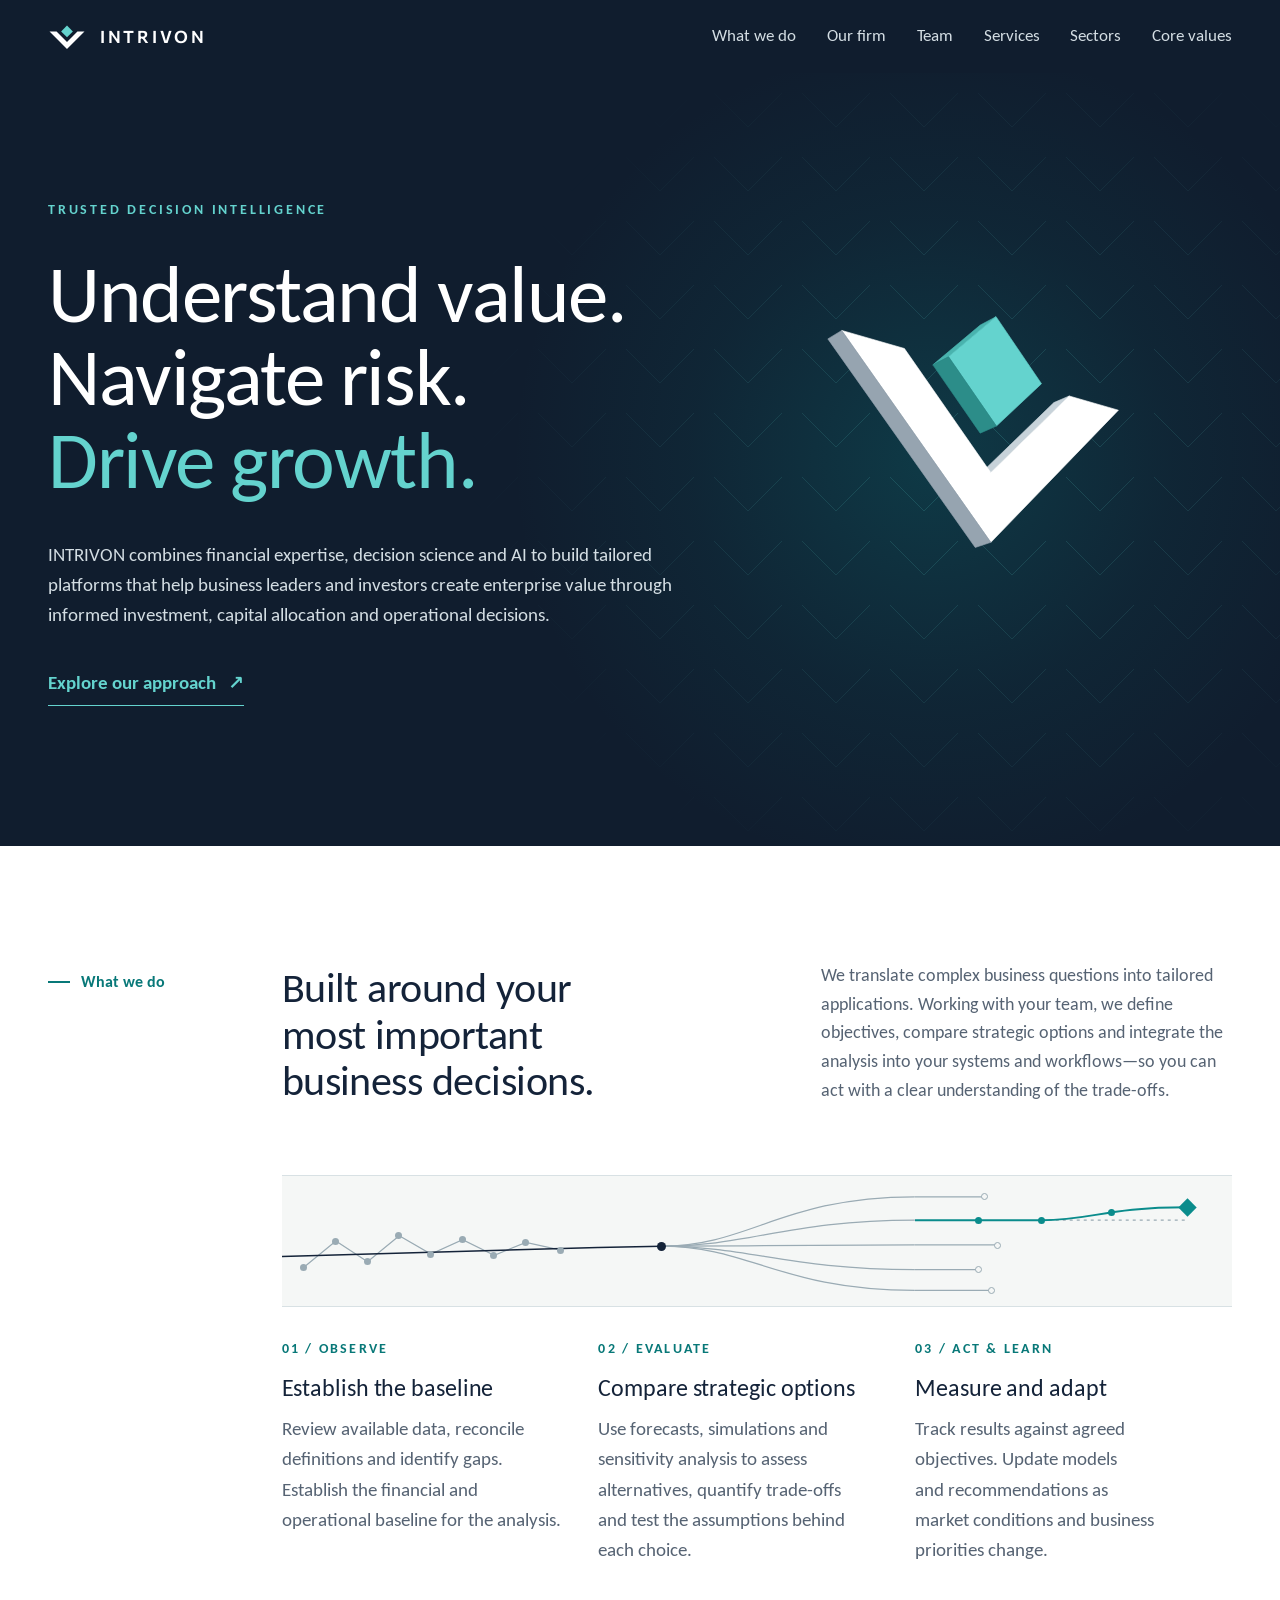
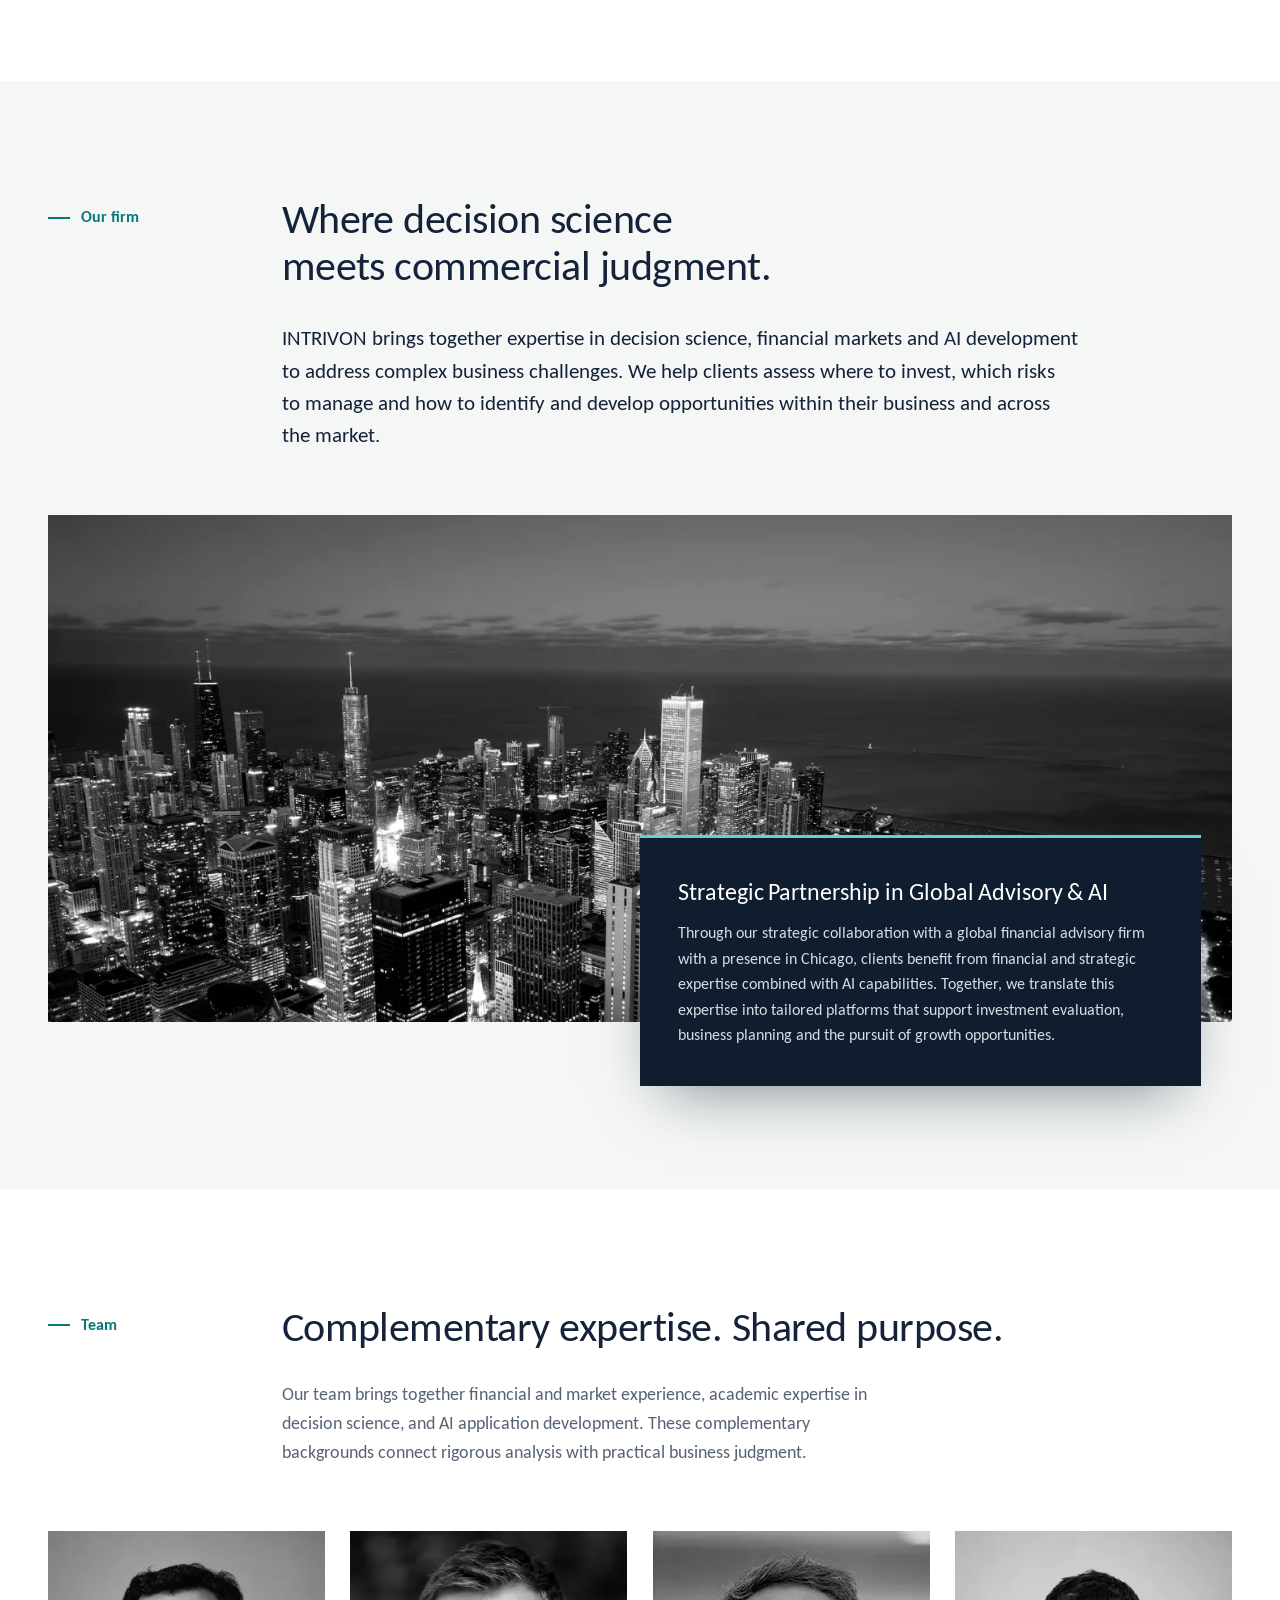
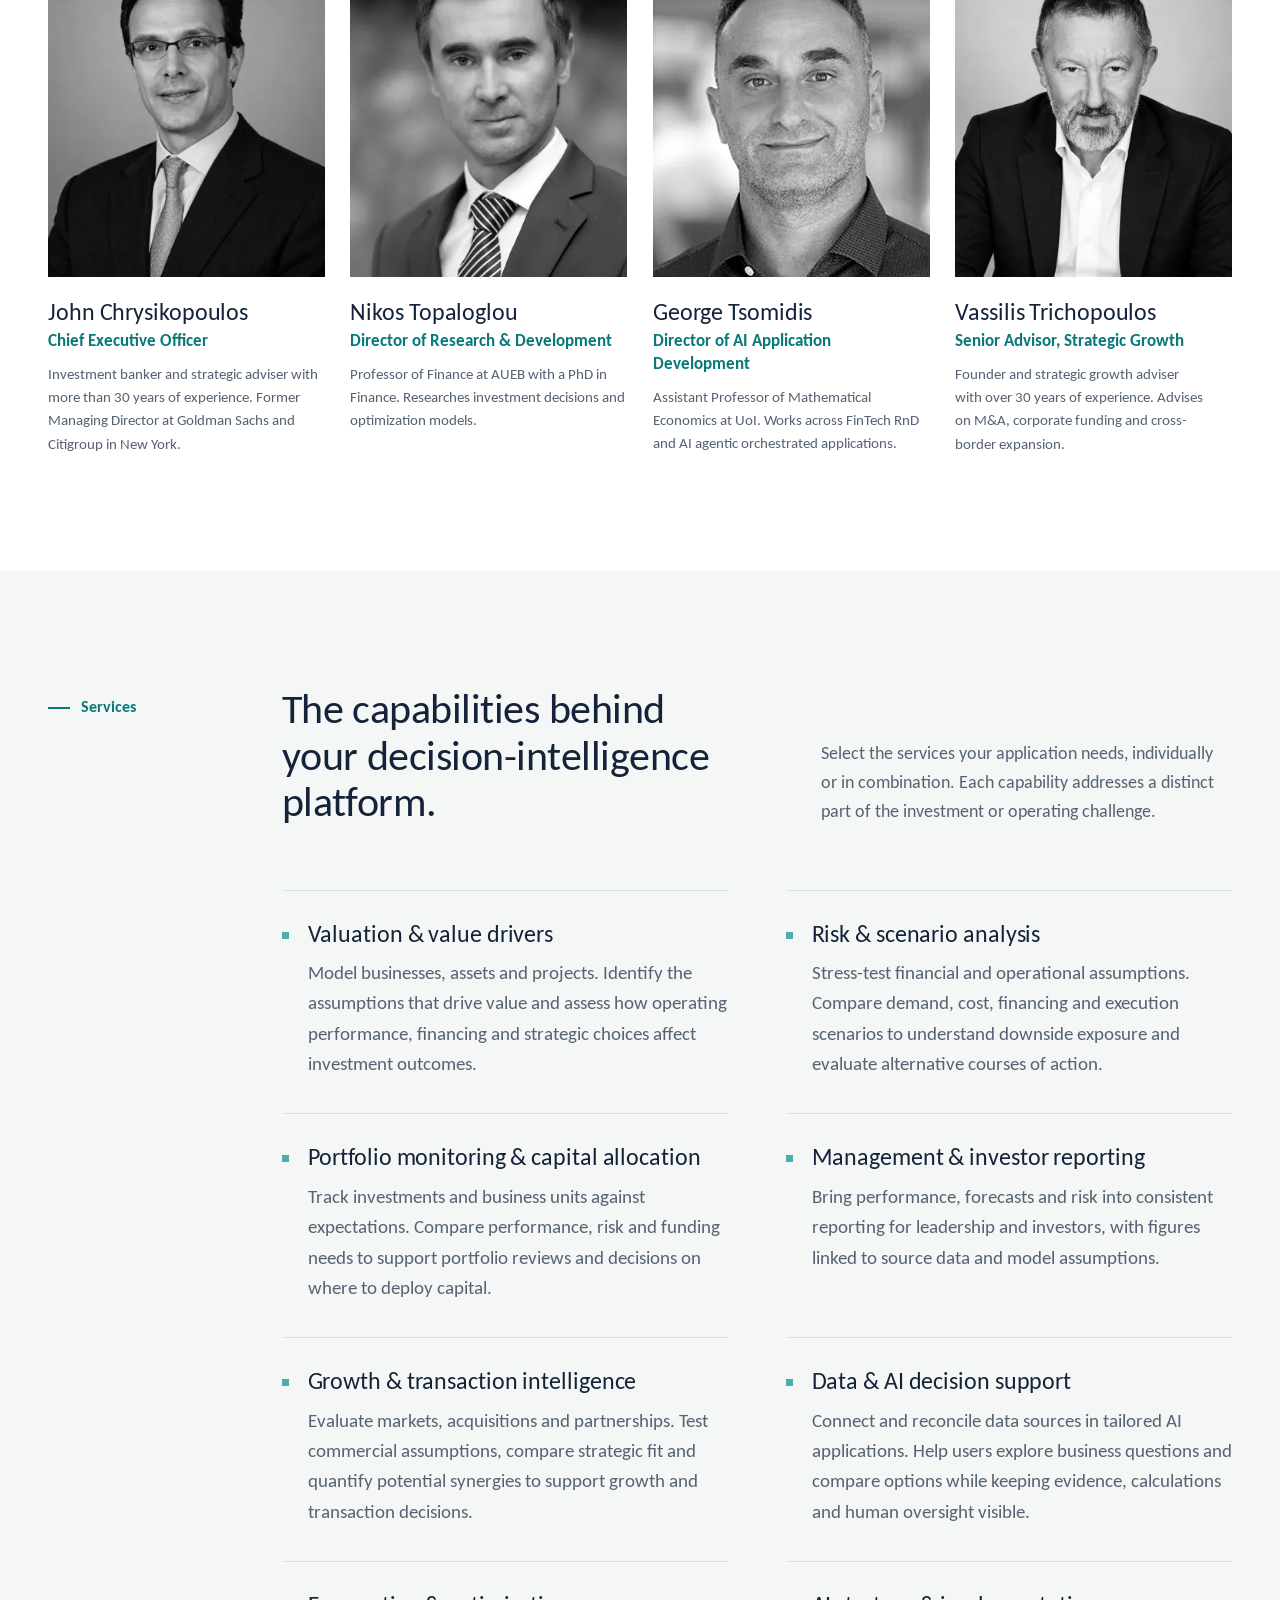
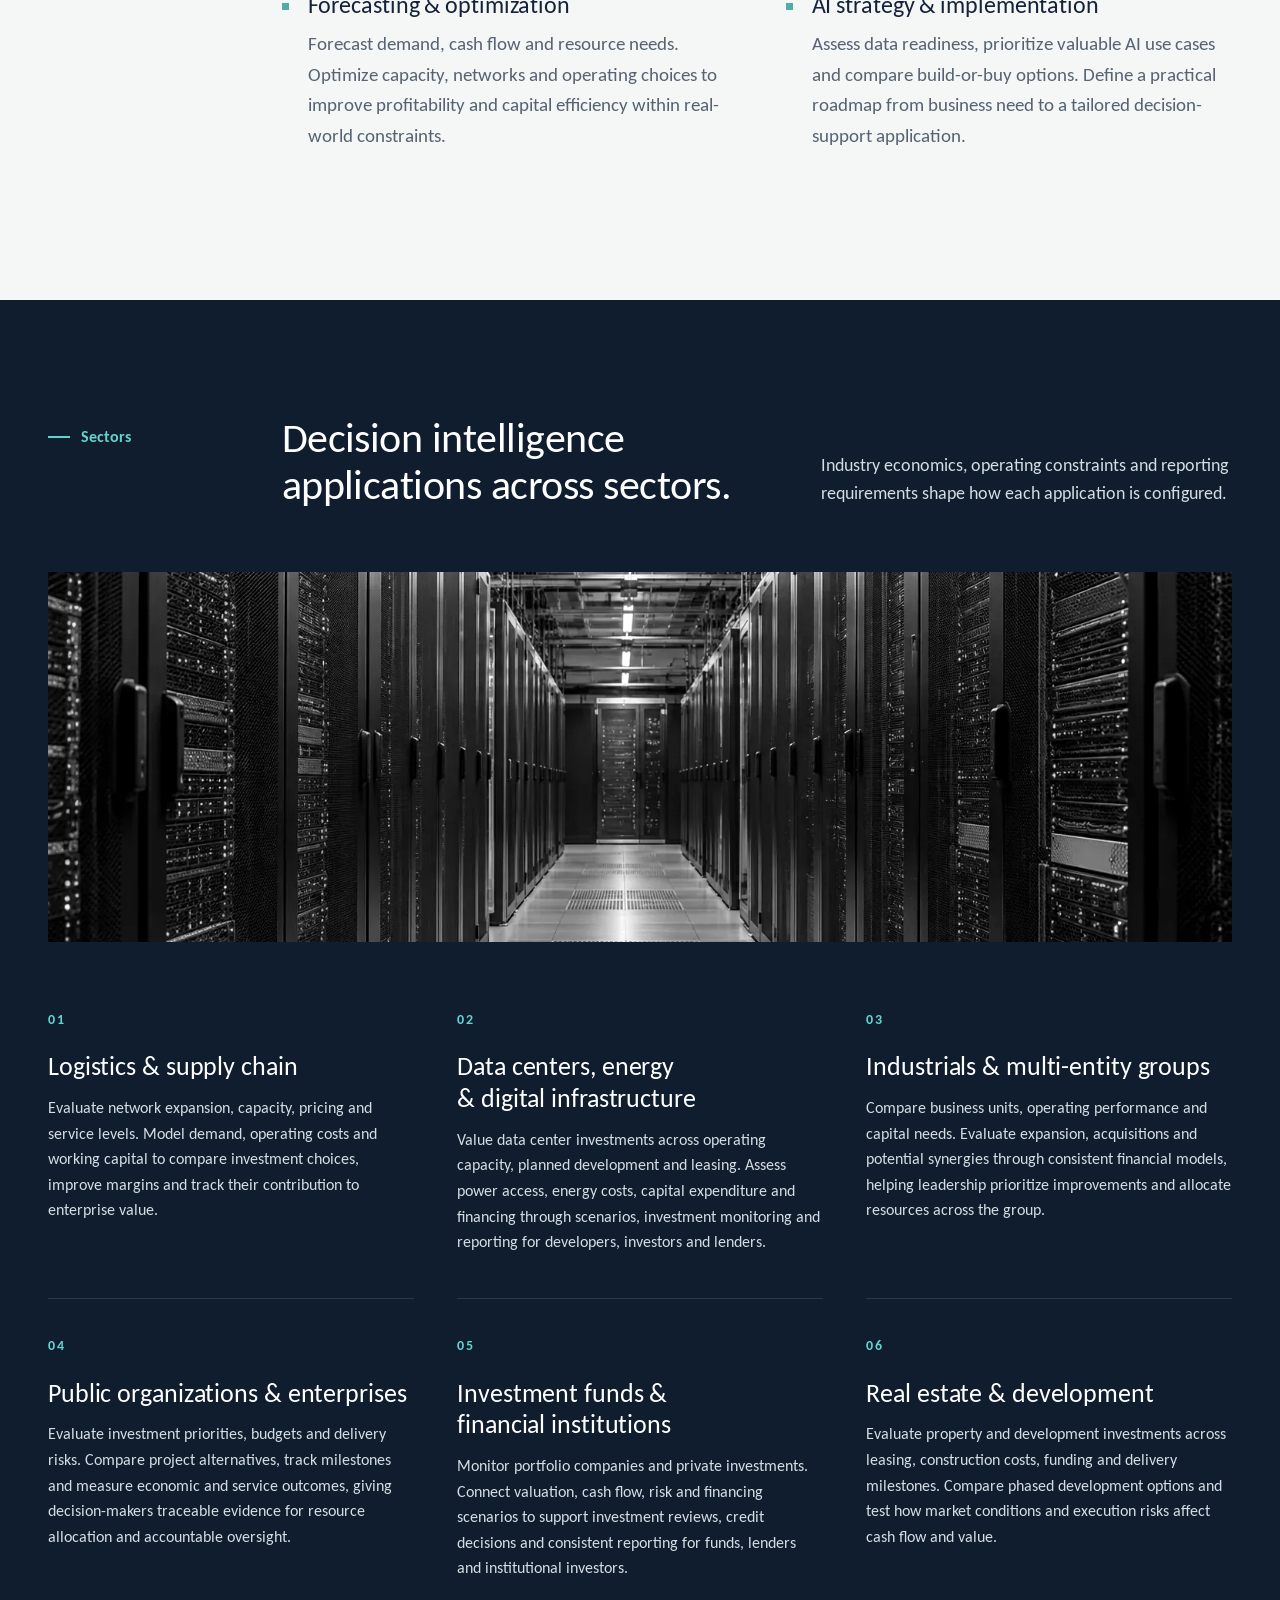
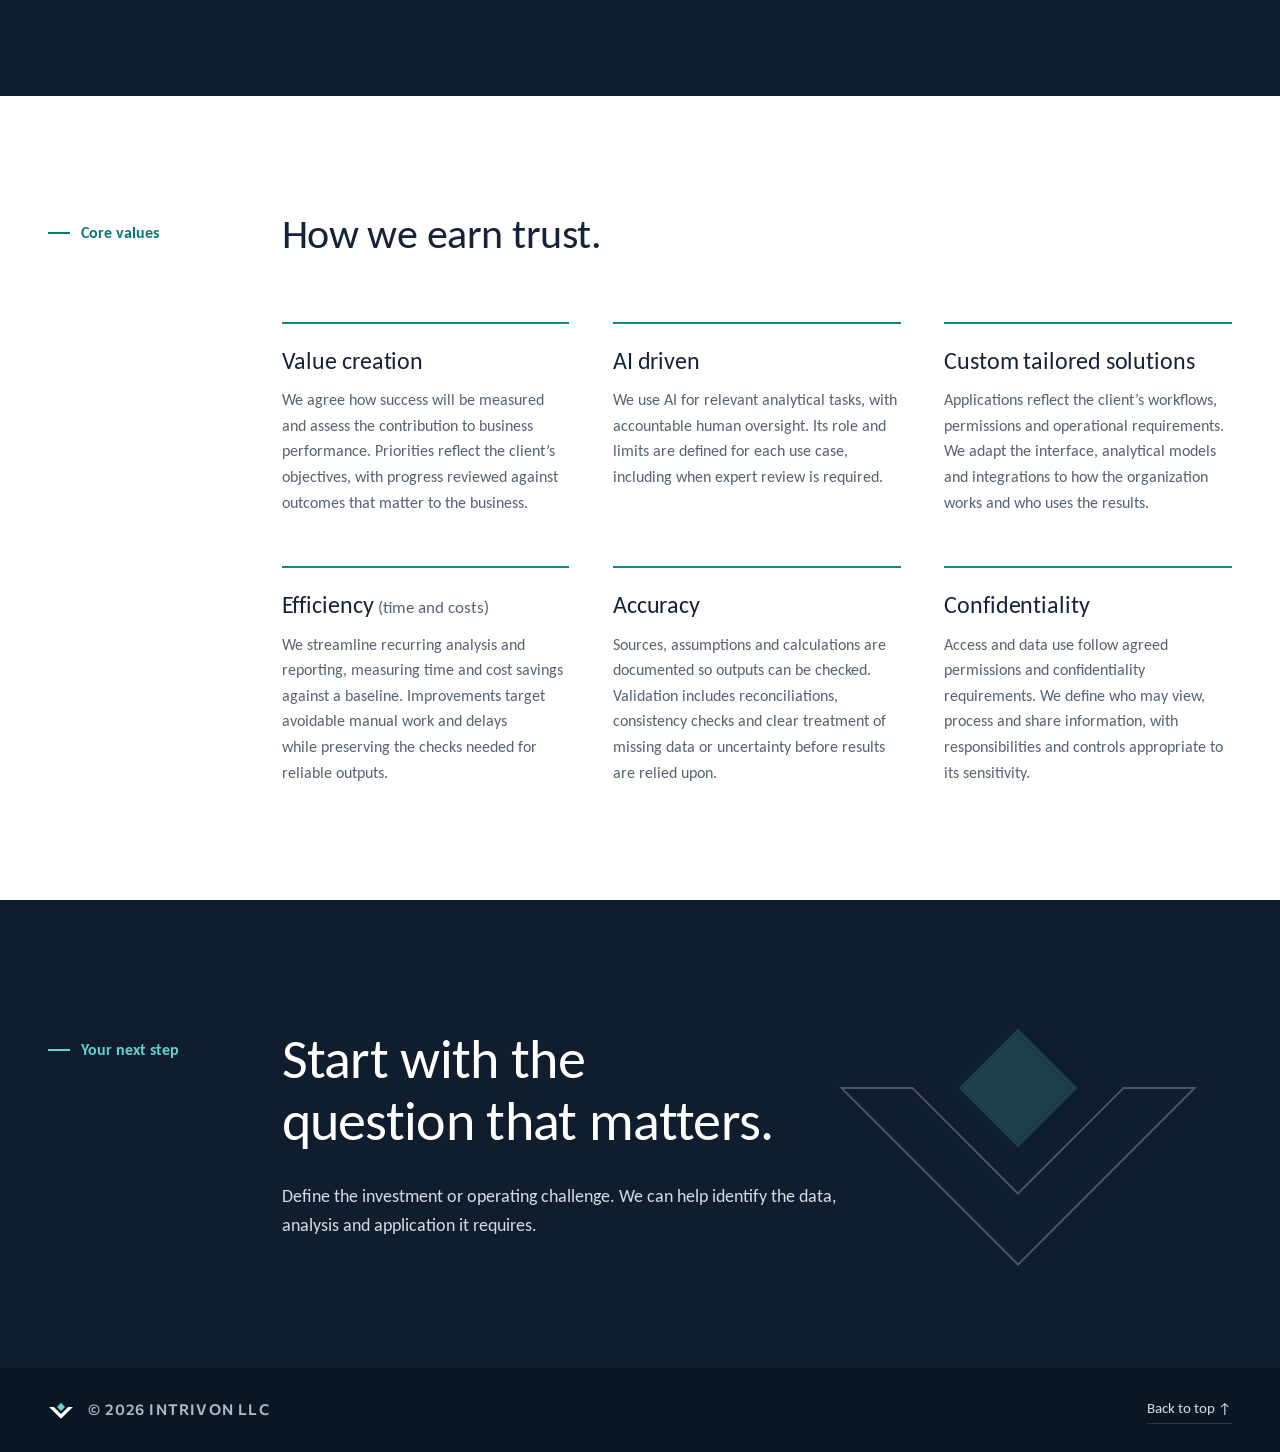
==== index.html @ 15162b0a "Rename the black-and-white data centre images so caches drop the colour ones Co-Authored-By: Claude " ====
<!doctype html>
<html lang="en" class="no-js">
<head>
<meta charset="utf-8">
<meta name="viewport" content="width=device-width, initial-scale=1">
<title>INTRIVON | AI Decision Intelligence for Valuation, Risk &amp; Growth</title>
<meta name="description" content="INTRIVON builds tailored AI decision-intelligence platforms that help business leaders and investors with valuation, risk analysis and capital allocation.">
<meta name="robots" content="index, follow, max-image-preview:large, max-snippet:-1">
<meta name="google-site-verification" content="9V1gAruRSNrtwClIcRsQJ7Mk-uLPF0IpNWA_e3tq1GI">
<link rel="canonical" href="https://www.intrivon.com/">

<!-- Social sharing -->
<meta property="og:type" content="website">
<meta property="og:site_name" content="INTRIVON">
<meta property="og:locale" content="en_US">
<meta property="og:url" content="https://www.intrivon.com/">
<meta property="og:title" content="INTRIVON — Trusted Decision Intelligence">
<meta property="og:description" content="INTRIVON builds tailored AI decision-intelligence platforms that help business leaders and investors with valuation, risk analysis and capital allocation.">
<meta property="og:image" content="https://www.intrivon.com/assets/og-image.jpg">
<meta property="og:image:width" content="1200">
<meta property="og:image:height" content="630">
<meta property="og:image:alt" content="INTRIVON — Trusted Decision Intelligence">
<meta name="twitter:card" content="summary_large_image">
<meta name="twitter:title" content="INTRIVON — Trusted Decision Intelligence">
<meta name="twitter:description" content="INTRIVON builds tailored AI decision-intelligence platforms that help business leaders and investors with valuation, risk analysis and capital allocation.">
<meta name="twitter:image" content="https://www.intrivon.com/assets/og-image.jpg">

<!-- Icons -->
<link rel="icon" type="image/svg+xml" href="assets/intrivon-favicon.svg?v=2">
<link rel="icon" type="image/png" sizes="48x48" href="assets/icons/favicon-48.png?v=2">
<link rel="apple-touch-icon" href="assets/icons/apple-touch-icon.png?v=2">
<link rel="manifest" href="site.webmanifest">
<meta name="theme-color" content="#101d2e">

<!-- Fonts are self-hosted: no third-party requests -->
<link rel="preload" href="assets/fonts/carlito-latin-400.woff2" as="font" type="font/woff2" crossorigin>
<link rel="preload" href="assets/fonts/commissioner-latin.woff2" as="font" type="font/woff2" crossorigin>

<script>document.documentElement.className="js";if(location.hostname==="intrivon.ai"||location.hostname==="www.intrivon.ai"){location.replace("https://www.intrivon.com"+location.pathname+location.search+location.hash);}</script>

<style>
/* Layout: a board-paper grid. Each section's name sits in a left margin rail,
   content runs in the wide column; navy plates carry the hero, sectors and close. */
@font-face{font-family:"Carlito";src:url("assets/fonts/carlito-latin-400.woff2") format("woff2");font-weight:400;font-style:normal;font-display:swap}
@font-face{font-family:"Carlito";src:url("assets/fonts/carlito-latin-700.woff2") format("woff2");font-weight:700;font-style:normal;font-display:swap}
@font-face{font-family:"Commissioner";src:url("assets/fonts/commissioner-latin.woff2") format("woff2");font-weight:400 700;font-style:normal;font-display:swap}

:root{
  /* colour */
  --night:#101d2e;        /* brand navy: hero, sectors, close */
  --night-deep:#0b1624;   /* footer */
  --night-line:#26394c;   /* hairlines on navy */
  --ink:#142339;          /* text on light */
  --muted:#566373;        /* secondary text on light */
  --teal:#087878;         /* accent text on light (AA contrast) */
  --teal-brand:#0a8c8c;   /* accent rules and fills */
  --aqua:#64d3ce;         /* accent on navy */
  --paper:#f5f7f6;        /* alternate light ground */
  --line:#d8e1e4;         /* hairlines on light */
  --white:#ffffff;
  --on-night:#d3dde3;     /* body text on navy */
  --on-night-muted:#a9bac4;
  /* type */
  --serif:"Calibri Light","Calibri","Carlito","Segoe UI",system-ui,-apple-system,Roboto,"Helvetica Neue",Arial,sans-serif;
  --sans:"Calibri Light","Calibri","Carlito","Segoe UI",system-ui,-apple-system,Roboto,"Helvetica Neue",Arial,sans-serif;
  --brand:"Commissioner",system-ui,-apple-system,"Segoe UI",Roboto,sans-serif;
  /* layout */
  --max:1320px;
  --gutter:clamp(20px,4vw,48px);
  --rail:190px;
  --header-h:72px;
  color-scheme:light;
}

*,*::before,*::after{box-sizing:border-box}
html{scroll-behavior:smooth;scroll-padding-top:calc(var(--header-h) + 24px);-webkit-text-size-adjust:100%;text-size-adjust:100%}
body{margin:0;background:var(--white);color:var(--ink);font:300 1.1875rem/1.6 var(--sans);-webkit-font-smoothing:antialiased;-moz-osx-font-smoothing:grayscale}
img{display:block;max-width:100%;height:auto}
a{color:inherit}
h1,h2,h3,p,figure,ol{margin:0}
h1,h2,h3{font-family:var(--serif);font-weight:300;text-wrap:balance}
.nowrap{white-space:nowrap}
h2{font-size:clamp(2rem,3.3vw,3.1rem);line-height:1.1;letter-spacing:-.012em;font-weight:300}
h3{font-size:1.5rem;line-height:1.22;letter-spacing:-.004em}
p{max-width:68ch;text-wrap:pretty}
:focus-visible{outline:2px solid var(--teal-brand);outline-offset:4px;border-radius:2px}
.on-night :focus-visible,.site-header :focus-visible,footer :focus-visible{outline-color:var(--aqua)}

.skip{position:absolute;left:var(--gutter);top:-100px;z-index:50;background:var(--white);color:var(--ink);padding:10px 16px;font-weight:700;text-decoration:none}
.skip:focus{top:12px}

.wrap{max-width:var(--max);margin-inline:auto;padding-inline:var(--gutter)}

/* ---------- Header ---------- */
.site-header{position:sticky;top:env(safe-area-inset-top,0px);z-index:20;background:var(--night);color:var(--white);border-bottom:1px solid transparent;transition:border-color .25s}
.site-header.is-stuck{border-bottom-color:var(--night-line)}
.nav{max-width:var(--max);margin-inline:auto;padding-inline:var(--gutter);min-height:var(--header-h);display:flex;align-items:center;justify-content:space-between;gap:24px}
.brand{display:inline-flex;align-items:center;gap:14px;text-decoration:none;font:600 1.0625rem/1 var(--brand);letter-spacing:.16em}
.brand-mark{width:38px;height:38px}
.nav-links{display:flex;flex-wrap:wrap;gap:6px clamp(16px,2.4vw,34px)}
.nav-links a{position:relative;padding:8px 0;text-decoration:none;font-size:1.0625rem;font-weight:400;color:var(--on-night);transition:color .2s}
.nav-links a::after{content:"";position:absolute;left:0;right:0;bottom:2px;height:1px;background:var(--aqua);transform:scaleX(0);transform-origin:left;transition:transform .25s}
.nav-links a:hover,.nav-links a[aria-current="true"]{color:var(--white)}
.nav-links a:hover::after,.nav-links a[aria-current="true"]::after{transform:scaleX(1)}
.menu-toggle{display:none;width:44px;height:44px;margin-right:-10px;padding:0;border:0;background:none;color:inherit;cursor:pointer;align-items:center;justify-content:center;flex-direction:column;gap:7px}
.menu-toggle span{display:block;width:24px;height:1.5px;background:currentColor;transition:transform .25s}
.nav-open .menu-toggle span:first-child{transform:translateY(4.25px) rotate(45deg)}
.nav-open .menu-toggle span:last-child{transform:translateY(-4.25px) rotate(-45deg)}

/* ---------- Hero ---------- */
.hero{position:relative;isolation:isolate;overflow:hidden;overflow:clip;background:var(--night);color:var(--white)}
.hero::before{content:"";position:absolute;inset:0;z-index:-1;
  background-image:url("data:image/svg+xml,%3Csvg xmlns='http://www.w3.org/2000/svg' width='88' height='64'%3E%3Cpath d='M10 20 44 54 78 20' fill='none' stroke='%2364d3ce' stroke-opacity='.22' stroke-linejoin='miter'/%3E%3C/svg%3E");
  -webkit-mask-image:radial-gradient(ellipse 52% 78% at 76% 50%,#000 0,rgba(0,0,0,.45) 42%,transparent 76%);
          mask-image:radial-gradient(ellipse 52% 78% at 76% 50%,#000 0,rgba(0,0,0,.45) 42%,transparent 76%)}
.hero::after{content:"";position:absolute;z-index:-1;right:-8%;top:50%;width:min(900px,80vw);aspect-ratio:1;transform:translateY(-50%);background:radial-gradient(circle,rgba(10,140,140,.26) 0,rgba(10,140,140,.08) 38%,transparent 66%);pointer-events:none}
.hero-inner{display:grid;grid-template-columns:minmax(0,1.12fr) minmax(300px,.88fr);align-items:center;gap:clamp(24px,4vw,64px);padding-block:clamp(64px,8.5vw,128px) clamp(72px,9.5vw,144px)}
.hero h1{font-size:clamp(2.9rem,6.3vw,5.75rem);line-height:1.03;letter-spacing:-.018em;font-weight:300;text-wrap:initial}
.hero h1 .tagline{display:block;margin-bottom:clamp(22px,2.6vw,34px);font:700 .875rem/1.4 var(--sans);letter-spacing:.2em;color:var(--aqua)}
.hero h1 .h1-line,.hero h1 em{display:block}
.hero h1 br{display:none}
.hero h1 em{font-style:normal;color:var(--aqua)}
.hero-copy p{margin-top:clamp(26px,3vw,40px);max-width:36em;font-size:clamp(1.0625rem,1.45vw,1.3125rem);line-height:1.6;color:var(--on-night)}
.text-link{display:inline-flex;align-items:center;gap:12px;margin-top:clamp(28px,3vw,40px);padding-bottom:7px;border-bottom:1px solid currentColor;text-decoration:none;font-weight:700;color:var(--aqua);transition:gap .2s,color .2s}
.text-link:hover{gap:18px;color:var(--white)}
.logo-art{position:relative;display:flex;flex-direction:column;align-items:center;justify-content:center;gap:10px}
.logo-art canvas{display:block;width:min(100%,540px);height:auto;aspect-ratio:1}
.no-js .logo-art{min-height:320px;background:url("assets/intrivon-mark-dark.svg") center/min(80%,380px) no-repeat}
.no-js .logo-art canvas,.no-js .logo-toggle{display:none}
.logo-toggle{font:inherit;font-size:.8125rem;color:var(--on-night-muted);background:none;border:0;border-bottom:1px solid var(--night-line);padding:6px 0;cursor:pointer;opacity:0;transition:opacity .2s,color .2s}
.logo-art:hover .logo-toggle,.logo-toggle:focus-visible{opacity:1}
.logo-toggle:hover{color:var(--aqua)}

/* ---------- Sections ---------- */
.section{padding-block:clamp(72px,9vw,132px)}
.section.alt{background:var(--paper)}
.section.on-night{background:var(--night);color:var(--white)}
.railed{display:grid;grid-template-columns:var(--rail) minmax(0,1fr);column-gap:clamp(24px,3.4vw,56px)}
.railed>.span{grid-column:1/-1}
.eyebrow{display:flex;align-items:center;gap:11px;font:700 1rem/1.3 var(--sans);color:var(--teal)}
.eyebrow::before{content:"";flex:none;width:22px;height:2px;background:currentColor}
.on-night .eyebrow{color:var(--aqua)}
.rail{align-self:start;padding-top:.7em}
.section-top{display:grid;grid-template-columns:minmax(0,1.08fr) minmax(0,.92fr);align-items:end;gap:clamp(20px,4.5vw,72px)}
.section-top p{font-size:1.125rem;color:var(--muted)}
.on-night .section-top p{color:var(--on-night)}
.lead{font-size:clamp(1.1875rem,1.65vw,1.4375rem);line-height:1.52;color:var(--ink)}

/* What we do: the method drawn as one line — baseline, options, chosen course */
.steps{list-style:none;padding:0;margin-top:clamp(44px,5.5vw,80px);display:grid;grid-template-columns:repeat(3,minmax(0,1fr))}
.step-fig{position:relative;height:132px;background:var(--paper);border-block:1px solid var(--line)}
.step-fig svg{position:absolute;inset:0;width:100%;height:100%}
.step-fig path{fill:none;stroke:#9aabb4;stroke-width:1.25;vector-effect:non-scaling-stroke}
.step-fig path.trend{stroke:var(--ink);stroke-width:1.5}
.step-fig path.chosen{stroke:var(--teal-brand);stroke-width:2}
.step-fig path.plan{stroke-dasharray:3 4}
.step-fig i{position:absolute;width:7px;height:7px;margin:-3.5px 0 0 -3.5px;border-radius:50%;background:#9aabb4}
.step-fig i.node{width:9px;height:9px;margin:-4.5px 0 0 -4.5px;background:var(--ink)}
.step-fig i.open{background:var(--paper);border:1.25px solid #9aabb4}
.step-fig i.mark{background:var(--teal-brand)}
.step-fig i.goal{width:13px;height:13px;margin:-6.5px 0 0 -6.5px;border-radius:0;background:var(--teal-brand);transform:rotate(45deg)}
.step-body{padding:clamp(24px,2.6vw,36px) clamp(20px,2.6vw,40px) 0 0}
.number{font:700 .875rem/1.3 var(--sans);letter-spacing:.16em;color:var(--teal);margin-bottom:14px}
.step h3{margin-bottom:12px}
.step p,.card p,.value p{color:var(--muted)}

/* Our firm */
.firm-copy h2{max-width:17em}
.firm-copy .lead{margin-top:clamp(22px,2.6vw,34px);max-width:40em}
.firm-stage{display:grid;grid-template-columns:repeat(12,minmax(0,1fr));align-items:end;margin-top:clamp(40px,5vw,72px)}
.firm-photo{grid-column:1/-1;grid-row:1;overflow:hidden}
.firm-photo img{width:100%;aspect-ratio:21/9;object-fit:cover;object-position:50% 60%}
.firm-note{grid-column:7/-1;grid-row:1;z-index:1;margin:0 clamp(16px,2.4vw,36px) clamp(-72px,-5vw,-40px) 0;padding:clamp(26px,3vw,42px);background:var(--night);color:var(--white);border-top:3px solid var(--aqua);box-shadow:0 24px 60px -24px rgba(11,22,36,.55)}
.firm-note h3{font-size:1.5rem;margin-bottom:14px}
.firm-note p{color:var(--on-night);font-size:1rem}
#our-firm{padding-bottom:clamp(120px,13vw,190px)}

/* Team */
.team-head h2{max-width:20em}
.team-intro{margin-top:clamp(20px,2.4vw,30px);font-size:1.125rem;color:var(--muted)}
.team-grid{display:grid;grid-template-columns:repeat(4,minmax(0,1fr));gap:clamp(16px,2vw,28px);margin-top:clamp(40px,5vw,64px)}
.team-card img{width:100%;aspect-ratio:4/5;object-fit:cover;background:#cfd3d5}
.team-card figcaption{padding-top:20px}
.team-card h3{margin-bottom:4px}
.team-card .role{font-size:1.0625rem;font-weight:700;line-height:1.35;color:var(--teal);margin-bottom:10px}
.team-card .bio{font-size:.9375rem;line-height:1.55;color:var(--muted)}

/* Services: a capabilities ledger */
.cards{display:grid;grid-template-columns:repeat(2,minmax(0,1fr));column-gap:clamp(28px,4.5vw,72px);margin-top:clamp(40px,5vw,68px)}
.card{display:grid;grid-template-columns:26px minmax(0,1fr);align-content:start;padding:28px 0 34px;border-top:1px solid var(--line)}
.card .rule{grid-row:1/3;width:7px;height:7px;margin-top:.68em;background:var(--teal-brand);opacity:.7;transition:opacity .2s}
.card:hover .rule{opacity:1}
.card h3{grid-column:2;margin-bottom:10px}
.card p{grid-column:2}

/* Sectors */
.sector-photo{margin-top:clamp(40px,5vw,64px);overflow:hidden}
.sector-photo img{width:100%;aspect-ratio:3.2/1;object-fit:cover;object-position:center 48%}
.sectors{display:grid;grid-template-columns:repeat(3,minmax(0,1fr));column-gap:clamp(24px,3.4vw,56px);margin-top:clamp(20px,2.4vw,32px)}
.sector{padding:30px 0 clamp(30px,3.4vw,46px);border-bottom:1px solid var(--night-line)}
.sector:nth-last-child(-n+3){border-bottom:0;padding-bottom:0}
.sector span{font:700 .875rem/1 var(--sans);letter-spacing:.14em;color:var(--aqua);font-variant-numeric:tabular-nums}
.sector h3{font-size:1.625rem;font-weight:400;margin:18px 0 12px}
.sector p{color:var(--on-night);font-size:1rem}

/* Core values */
.values{display:grid;grid-template-columns:repeat(3,minmax(0,1fr));gap:clamp(36px,4vw,56px) clamp(24px,3.4vw,56px);margin-top:clamp(40px,5vw,64px)}
.value{padding-top:22px;border-top:2px solid var(--teal-brand)}
.value h3{margin-bottom:12px}
.value-detail{font:300 1.0625rem var(--sans);letter-spacing:0;color:var(--muted)}
.value p{font-size:1rem;line-height:1.6}

/* Closing */
.closing{position:relative;isolation:isolate;overflow:hidden;overflow:clip;background:var(--night);color:var(--white);padding-block:clamp(80px,10vw,150px)}
.closing-art{position:absolute;z-index:-1;right:clamp(24px,5.5vw,80px);top:50%;width:min(440px,30vw);transform:translateY(-50%);opacity:.5}
.closing .rail{position:static}
.closing h2{max-width:11.5em;font-size:clamp(2.25rem,4.4vw,4rem);font-weight:400}
.closing p{margin-top:clamp(20px,2.4vw,30px);font-size:clamp(1.0625rem,1.4vw,1.25rem);color:var(--on-night);max-width:34em}

/* Footer */
footer{background:var(--night-deep);color:var(--on-night-muted);font-size:.9375rem}
.footer-inner{display:flex;align-items:center;justify-content:space-between;flex-wrap:wrap;gap:16px 24px;padding-block:28px}
.footer-brand{display:inline-flex;align-items:center;gap:14px}
.footer-brand span{font:600 .9375rem/1 var(--brand);letter-spacing:.08em}
.footer-brand img{width:26px;height:26px}
footer a{color:var(--on-night);text-decoration:none;border-bottom:1px solid var(--night-line);padding-bottom:3px;transition:color .2s,border-color .2s}
footer a:hover{color:var(--white);border-color:var(--aqua)}

/* ---------- Responsive ---------- */
@media (max-width:1040px){
  .railed{grid-template-columns:minmax(0,1fr)}
  .rail{padding-top:0;margin-bottom:22px}
  .firm-note{grid-column:6/-1}
  .closing-art{right:-6vw;top:100%;width:min(420px,70vw);transform:translateY(-62%);opacity:.4}
}
@media (max-width:900px){
  .hero-inner{grid-template-columns:minmax(0,1fr)}
  .logo-art{justify-self:center;width:min(74vw,340px);margin-top:8px}
  .hero::before{-webkit-mask-image:radial-gradient(ellipse 95% 42% at 50% 80%,#000 0,rgba(0,0,0,.4) 45%,transparent 80%);mask-image:radial-gradient(ellipse 95% 42% at 50% 80%,#000 0,rgba(0,0,0,.4) 45%,transparent 80%)}
  .hero::after{right:auto;left:50%;top:80%;width:130vw;transform:translate(-50%,-50%)}
  .section-top{grid-template-columns:minmax(0,1fr);align-items:start}
  .firm-stage{display:block}
  .firm-photo img{aspect-ratio:16/9}
  .firm-note{margin:0;box-shadow:none}
  #our-firm{padding-bottom:clamp(72px,9vw,132px)}
  .team-grid{grid-template-columns:repeat(2,minmax(0,1fr));row-gap:40px}
  .sectors{grid-template-columns:repeat(2,minmax(0,1fr))}
  .sector:nth-last-child(-n+3){border-bottom:1px solid var(--night-line);padding-bottom:clamp(30px,3.4vw,46px)}
  .sector:nth-last-child(-n+2){border-bottom:0;padding-bottom:0}
  .values{grid-template-columns:repeat(2,minmax(0,1fr))}
  .sector-photo img{aspect-ratio:2.2/1}
}
@media (max-width:860px){
  .js .menu-toggle{display:inline-flex}
  .js .nav-links{display:none;position:absolute;left:0;right:0;top:100%;flex-direction:column;flex-wrap:nowrap;gap:0;padding:4px var(--gutter) 28px;background:var(--night);border-top:1px solid var(--night-line);box-shadow:0 30px 40px -20px rgba(0,0,0,.5);max-height:calc(100vh - var(--header-h));overflow-y:auto}
  .js .nav-open .nav-links{display:flex}
  .js .nav-links a{padding:15px 0;border-bottom:1px solid var(--night-line);font:300 1.6rem/1.2 var(--serif);color:var(--white)}
  .js .nav-links a::after{display:none}
  .js .nav-links a[aria-current="true"]{color:var(--aqua)}
  .no-js .nav{flex-direction:column;align-items:flex-start;padding-block:16px;gap:10px}
}
@media (max-width:680px){
  :root{--header-h:64px}
  .steps{grid-template-columns:minmax(0,1fr);row-gap:40px}
  .step-fig{height:104px}
  .step-body{padding-right:0}
  .cards,.sectors,.values{grid-template-columns:minmax(0,1fr)}
  .sector:nth-last-child(-n+2){border-bottom:1px solid var(--night-line);padding-bottom:clamp(30px,3.4vw,46px)}
  .sector:last-child{border-bottom:0;padding-bottom:0}
  .team-grid{gap:36px 16px}
  .team-card h3{font-size:1.1875rem}
  .firm-photo img{aspect-ratio:3/2}
  .sector-photo img{aspect-ratio:1.7/1}
}
@media (prefers-reduced-motion:reduce){
  html{scroll-behavior:auto}
  *,*::before,*::after{transition-duration:.01ms!important}
}
@media print{
  .site-header{position:static}
  .logo-art,.closing-art,.menu-toggle{display:none}
}
</style>

<script type="application/ld+json">
{
  "@context": "https://schema.org",
  "@graph": [
    {
      "@type": "Organization",
      "@id": "https://www.intrivon.com/#organization",
      "name": "INTRIVON",
      "url": "https://www.intrivon.com/",
      "slogan": "Trusted Decision Intelligence",
      "description": "INTRIVON combines financial expertise, decision science and AI to build tailored platforms that help business leaders and investors create enterprise value through informed investment, capital allocation and operational decisions.",
      "logo": {
        "@type": "ImageObject",
        "@id": "https://www.intrivon.com/#logo",
        "url": "https://www.intrivon.com/assets/icons/intrivon-logo-512.png",
        "width": 512,
        "height": 512,
        "caption": "INTRIVON"
      },
      "image": "https://www.intrivon.com/assets/og-image.jpg",
      "knowsAbout": [
        "Decision intelligence",
        "Decision science",
        "Valuation",
        "Risk and scenario analysis",
        "Portfolio monitoring",
        "Capital allocation",
        "Forecasting and optimization",
        "AI decision support",
        "AI strategy and implementation"
      ],
      "employee": [
        { "@id": "https://www.intrivon.com/#john-chrysikopoulos" },
        { "@id": "https://www.intrivon.com/#nikos-topaloglou" },
        { "@id": "https://www.intrivon.com/#george-tsomidis" },
        { "@id": "https://www.intrivon.com/#vassilis-trichopoulos" }
      ],
      "hasOfferCatalog": {
        "@type": "OfferCatalog",
        "name": "Services",
        "itemListElement": [
          { "@type": "Offer", "itemOffered": { "@type": "Service", "name": "Valuation & value drivers", "description": "Model businesses, assets and projects. Identify the assumptions that drive value and assess how operating performance, financing and strategic choices affect investment outcomes.", "provider": { "@id": "https://www.intrivon.com/#organization" } } },
          { "@type": "Offer", "itemOffered": { "@type": "Service", "name": "Risk & scenario analysis", "description": "Stress-test financial and operational assumptions. Compare demand, cost, financing and execution scenarios to understand downside exposure and evaluate alternative courses of action.", "provider": { "@id": "https://www.intrivon.com/#organization" } } },
          { "@type": "Offer", "itemOffered": { "@type": "Service", "name": "Portfolio monitoring & capital allocation", "description": "Track investments and business units against expectations. Compare performance, risk and funding needs to support portfolio reviews and decisions on where to deploy capital.", "provider": { "@id": "https://www.intrivon.com/#organization" } } },
          { "@type": "Offer", "itemOffered": { "@type": "Service", "name": "Management & investor reporting", "description": "Bring performance, forecasts and risk into consistent reporting for leadership and investors, with figures linked to source data and model assumptions.", "provider": { "@id": "https://www.intrivon.com/#organization" } } },
          { "@type": "Offer", "itemOffered": { "@type": "Service", "name": "Growth & transaction intelligence", "description": "Evaluate markets, acquisitions and partnerships. Test commercial assumptions, compare strategic fit and quantify potential synergies to support growth and transaction decisions.", "provider": { "@id": "https://www.intrivon.com/#organization" } } },
          { "@type": "Offer", "itemOffered": { "@type": "Service", "name": "Data & AI decision support", "description": "Connect and reconcile data sources in tailored AI applications. Help users explore business questions and compare options while keeping evidence, calculations and human oversight visible.", "provider": { "@id": "https://www.intrivon.com/#organization" } } },
          { "@type": "Offer", "itemOffered": { "@type": "Service", "name": "Forecasting & optimization", "description": "Forecast demand, cash flow and resource needs. Optimize capacity, networks and operating choices to improve profitability and capital efficiency within real-world constraints.", "provider": { "@id": "https://www.intrivon.com/#organization" } } },
          { "@type": "Offer", "itemOffered": { "@type": "Service", "name": "AI strategy & implementation", "description": "Assess data readiness, prioritize valuable AI use cases and compare build-or-buy options. Define a practical roadmap from business need to a tailored decision-support application.", "provider": { "@id": "https://www.intrivon.com/#organization" } } }
        ]
      }
    },
    {
      "@type": "WebSite",
      "@id": "https://www.intrivon.com/#website",
      "url": "https://www.intrivon.com/",
      "name": "INTRIVON",
      "description": "Trusted Decision Intelligence",
      "inLanguage": "en",
      "publisher": { "@id": "https://www.intrivon.com/#organization" }
    },
    {
      "@type": "WebPage",
      "@id": "https://www.intrivon.com/#webpage",
      "url": "https://www.intrivon.com/",
      "name": "INTRIVON | AI Decision Intelligence for Valuation, Risk & Growth",
      "description": "INTRIVON combines financial expertise, decision science and AI to build tailored platforms that help business leaders and investors create enterprise value through informed investment, capital allocation and operational decisions.",
      "inLanguage": "en",
      "isPartOf": { "@id": "https://www.intrivon.com/#website" },
      "about": { "@id": "https://www.intrivon.com/#organization" },
      "primaryImageOfPage": { "@type": "ImageObject", "url": "https://www.intrivon.com/assets/og-image.jpg", "width": 1200, "height": 630 }
    },
    {
      "@type": "Person",
      "@id": "https://www.intrivon.com/#john-chrysikopoulos",
      "name": "John Chrysikopoulos",
      "jobTitle": "Chief Executive Officer",
      "description": "Investment banker and strategic adviser with more than 30 years of experience. Former Managing Director at Goldman Sachs and Citigroup in New York.",
      "image": "https://www.intrivon.com/assets/team/john-chrysikopoulos-720.webp",
      "worksFor": { "@id": "https://www.intrivon.com/#organization" }
    },
    {
      "@type": "Person",
      "@id": "https://www.intrivon.com/#nikos-topaloglou",
      "name": "Nikos Topaloglou",
      "jobTitle": "Director of Research & Development",
      "description": "Professor of Finance at AUEB with a PhD in Finance. Researches investment decisions and optimization models.",
      "image": "https://www.intrivon.com/assets/team/nikos-topaloglou-720.webp",
      "worksFor": { "@id": "https://www.intrivon.com/#organization" },
      "affiliation": { "@type": "CollegeOrUniversity", "name": "Athens University of Economics and Business", "alternateName": "AUEB" }
    },
    {
      "@type": "Person",
      "@id": "https://www.intrivon.com/#george-tsomidis",
      "name": "George Tsomidis",
      "jobTitle": "Director of AI Application Development",
      "description": "Assistant Professor of Mathematical Economics at UoI. Works across FinTech RnD and AI agentic orchestrated applications.",
      "image": "https://www.intrivon.com/assets/team/george-tsomidis-720.webp",
      "worksFor": { "@id": "https://www.intrivon.com/#organization" },
      "affiliation": { "@type": "CollegeOrUniversity", "name": "University of Ioannina", "alternateName": "UoI" }
    },
    {
      "@type": "Person",
      "@id": "https://www.intrivon.com/#vassilis-trichopoulos",
      "name": "Vassilis Trichopoulos",
      "jobTitle": "Senior Advisor, Strategic Growth",
      "description": "Founder and strategic growth adviser with over 30 years of experience. Advises on M&A, corporate funding and cross-border expansion.",
      "image": "https://www.intrivon.com/assets/team/vassilis-trichopoulos-720.webp",
      "worksFor": { "@id": "https://www.intrivon.com/#organization" }
    }
  ]
}
</script>
</head>
<body>
<a class="skip" href="#what-we-do">Skip to content</a>

<header class="site-header" id="site-header">
  <nav class="nav" aria-label="Main navigation">
    <a class="brand" href="#top"><img class="brand-mark" src="assets/intrivon-mark-dark.svg" alt="" width="38" height="38">INTRIVON</a>
    <button class="menu-toggle" id="menu-toggle" type="button" aria-label="Menu" aria-expanded="false" aria-controls="nav-links"><span></span><span></span></button>
    <div class="nav-links" id="nav-links"><a href="#what-we-do">What we do</a><a href="#our-firm">Our firm</a><a href="#team">Team</a><a href="#services">Services</a><a href="#sectors">Sectors</a><a href="#values">Core values</a></div>
  </nav>
</header>

<main id="top">

<section class="hero on-night">
  <div class="wrap hero-inner">
    <div class="hero-copy">
      <h1><span class="tagline">TRUSTED DECISION INTELLIGENCE</span> <span class="h1-line">Understand value.</span> <span class="h1-line">Navigate risk.</span><br><em>Drive growth.</em></h1>
      <p>INTRIVON combines financial expertise, decision science and AI to build tailored platforms that help business leaders and investors create enterprise value through informed investment, capital allocation and operational decisions.</p>
      <a class="text-link" href="#what-we-do">Explore our approach <span aria-hidden="true">↗</span></a>
    </div>
    <div class="hero-art logo-art">
      <canvas id="intrivon-logo" width="640" height="640" role="img" aria-label="The INTRIVON mark turning in three dimensions, then unfolding into an AI agent that gathers data, compares options and delivers a decision"></canvas>
      <button id="logo-toggle" class="logo-toggle" type="button" aria-label="Pause logo animation">Pause animation</button>
    </div>
  </div>
</section>

<section id="what-we-do" class="section">
  <div class="wrap railed">
    <div class="eyebrow rail">What we do</div>
    <div class="body">
      <div class="section-top">
        <h2>Built around your most important business decisions.</h2>
        <p>We translate complex business questions into tailored applications. Working with your team, we define objectives, compare strategic options and integrate the analysis into your systems and workflows—so you can act with a clear understanding of the trade-offs.</p>
      </div>
      <ol class="steps">
        <li class="step">
          <div class="step-fig" aria-hidden="true">
            <svg viewBox="0 0 100 100" preserveAspectRatio="none"><path d="M7 70 17 50 27 66 37 46 47 60 57 49 67 61 77 51 88 57"/><path class="trend" d="M0 62 100 55"/></svg>
            <i style="left:7%;top:70%"></i><i style="left:17%;top:50%"></i><i style="left:27%;top:66%"></i><i style="left:37%;top:46%"></i><i style="left:47%;top:60%"></i><i style="left:57%;top:49%"></i><i style="left:67%;top:61%"></i><i style="left:77%;top:51%"></i><i style="left:88%;top:57%"></i>
          </div>
          <div class="step-body">
            <div class="number">01 / OBSERVE</div>
            <h3>Establish the baseline</h3>
            <p>Review available data, reconcile definitions and identify gaps. Establish the financial and operational baseline for the analysis.</p>
          </div>
        </li>
        <li class="step">
          <div class="step-fig" aria-hidden="true">
            <svg viewBox="0 0 100 100" preserveAspectRatio="none"><path class="trend" d="M0 55 20 54"/><path d="M20 54C48 54 58 16 100 16"/><path d="M20 54C48 54 60 34 100 34"/><path d="M20 54C48 54 62 53 100 53"/><path d="M20 54C48 54 60 72 100 72"/><path d="M20 54C48 54 58 88 100 88"/></svg>
            <i class="node" style="left:20%;top:54%"></i>
          </div>
          <div class="step-body">
            <div class="number">02 / EVALUATE</div>
            <h3>Compare strategic options</h3>
            <p>Use forecasts, simulations and sensitivity analysis to assess alternatives, quantify trade-offs and test the assumptions behind each choice.</p>
          </div>
        </li>
        <li class="step">
          <div class="step-fig" aria-hidden="true">
            <svg viewBox="0 0 100 100" preserveAspectRatio="none"><path d="M0 16 22 16"/><path d="M0 53 26 53"/><path d="M0 72 20 72"/><path d="M0 88 24 88"/><path class="plan" d="M40 34 86 34"/><path class="chosen" d="M0 34 40 34C56 34 60 24 86 24"/></svg>
            <i class="open" style="left:22%;top:16%"></i><i class="open" style="left:26%;top:53%"></i><i class="open" style="left:20%;top:72%"></i><i class="open" style="left:24%;top:88%"></i>
            <i class="mark" style="left:20%;top:34%"></i><i class="mark" style="left:40%;top:34%"></i><i class="mark" style="left:62%;top:27.6%"></i><i class="goal" style="left:86%;top:24%"></i>
          </div>
          <div class="step-body">
            <div class="number">03 / ACT &amp; LEARN</div>
            <h3>Measure and adapt</h3>
            <p>Track results against agreed objectives. Update models and recommendations as market conditions and business priorities change.</p>
          </div>
        </li>
      </ol>
    </div>
  </div>
</section>

<section id="our-firm" class="section alt">
  <div class="wrap railed">
    <div class="eyebrow rail">Our firm</div>
    <div class="body firm-copy">
      <h2>Where decision science meets commercial judgment.</h2>
      <p class="lead">INTRIVON brings together expertise in decision science, financial markets and AI development to address complex business challenges. We help clients assess where to invest, which risks to manage and how to identify and develop opportunities within their business and across the market.</p>
    </div>
    <div class="firm-stage span">
      <div class="firm-note">
        <h3>Strategic Partnership in Global Advisory &amp; AI</h3>
        <p>Through our strategic collaboration with a global financial advisory firm with a presence in Chicago, clients benefit from financial and strategic expertise combined with AI capabilities. Together, we translate this expertise into tailored platforms that support investment evaluation, business planning and the pursuit of growth opportunities.</p>
      </div>
      <figure class="firm-photo"><img src="assets/intrivon-chicago-1152.webp" srcset="assets/intrivon-chicago-768.webp 768w, assets/intrivon-chicago-1152.webp 1152w, assets/intrivon-chicago-1536.webp 1536w, assets/intrivon-chicago-2000.webp 2000w" sizes="(max-width: 1320px) 100vw, 1224px" width="2000" height="817" alt="Chicago skyline at dusk seen from above, with Lake Michigan beyond" loading="lazy" decoding="async"></figure>
    </div>
  </div>
</section>

<section id="team" class="section">
  <div class="wrap railed">
    <div class="eyebrow rail">Team</div>
    <div class="body team-head">
      <h2>Complementary expertise. Shared purpose.</h2>
      <p class="team-intro">Our team brings together financial and market experience, academic expertise in decision science, and AI application development. These complementary backgrounds connect rigorous analysis with practical business judgment.</p>
    </div>
    <div class="team-grid span">
      <figure class="team-card"><img src="assets/team/john-chrysikopoulos-540.webp" srcset="assets/team/john-chrysikopoulos-360.webp 360w, assets/team/john-chrysikopoulos-540.webp 540w, assets/team/john-chrysikopoulos-720.webp 720w" sizes="(max-width: 900px) 46vw, 290px" alt="Studio portrait of John Chrysikopoulos" width="720" height="900" loading="lazy" decoding="async"><figcaption><h3>John Chrysikopoulos</h3><p class="role">Chief Executive Officer</p><p class="bio">Investment banker and strategic adviser with more than 30 years of experience. Former Managing Director at Goldman Sachs and Citigroup in New York.</p></figcaption></figure>
      <figure class="team-card"><img src="assets/team/nikos-topaloglou-540.webp" srcset="assets/team/nikos-topaloglou-360.webp 360w, assets/team/nikos-topaloglou-540.webp 540w, assets/team/nikos-topaloglou-720.webp 720w" sizes="(max-width: 900px) 46vw, 290px" alt="Studio portrait of Nikos Topaloglou" width="720" height="900" loading="lazy" decoding="async"><figcaption><h3>Nikos Topaloglou</h3><p class="role">Director of Research &amp; Development</p><p class="bio">Professor of Finance at AUEB with a PhD in Finance. Researches investment decisions and optimization models.</p></figcaption></figure>
      <figure class="team-card"><img src="assets/team/george-tsomidis-540.webp" srcset="assets/team/george-tsomidis-360.webp 360w, assets/team/george-tsomidis-540.webp 540w, assets/team/george-tsomidis-720.webp 720w" sizes="(max-width: 900px) 46vw, 290px" alt="Studio portrait of George Tsomidis" width="720" height="900" loading="lazy" decoding="async"><figcaption><h3>George Tsomidis</h3><p class="role">Director of AI Application Development</p><p class="bio">Assistant Professor of Mathematical Economics at UoI. Works across FinTech RnD and AI agentic orchestrated applications.</p></figcaption></figure>
      <figure class="team-card"><img src="assets/team/vassilis-trichopoulos-540.webp" srcset="assets/team/vassilis-trichopoulos-360.webp 360w, assets/team/vassilis-trichopoulos-540.webp 540w, assets/team/vassilis-trichopoulos-720.webp 720w" sizes="(max-width: 900px) 46vw, 290px" alt="Studio portrait of Vassilis Trichopoulos" width="720" height="900" loading="lazy" decoding="async"><figcaption><h3>Vassilis Trichopoulos</h3><p class="role">Senior Advisor, Strategic Growth</p><p class="bio">Founder and strategic growth adviser with over 30 years of experience. Advises on M&amp;A, corporate funding and cross-border expansion.</p></figcaption></figure>
    </div>
  </div>
</section>

<section id="services" class="section alt">
  <div class="wrap railed">
    <div class="eyebrow rail">Services</div>
    <div class="body">
      <div class="section-top">
        <h2>The capabilities behind your <span class="nowrap">decision-intelligence</span> platform.</h2>
        <p>Select the services your application needs, individually or in combination. Each capability addresses a distinct part of the investment or operating challenge.</p>
      </div>
      <div class="cards">
        <article class="card"><div class="rule"></div><h3>Valuation &amp; value drivers</h3><p>Model businesses, assets and projects. Identify the assumptions that drive value and assess how operating performance, financing and strategic choices affect investment outcomes.</p></article>
        <article class="card"><div class="rule"></div><h3>Risk &amp; scenario analysis</h3><p>Stress-test financial and operational assumptions. Compare demand, cost, financing and execution scenarios to understand downside exposure and evaluate alternative courses of action.</p></article>
        <article class="card"><div class="rule"></div><h3>Portfolio monitoring &amp; capital allocation</h3><p>Track investments and business units against expectations. Compare performance, risk and funding needs to support portfolio reviews and decisions on where to deploy capital.</p></article>
        <article class="card"><div class="rule"></div><h3>Management &amp; investor reporting</h3><p>Bring performance, forecasts and risk into consistent reporting for leadership and investors, with figures linked to source data and model assumptions.</p></article>
        <article class="card"><div class="rule"></div><h3>Growth &amp; transaction intelligence</h3><p>Evaluate markets, acquisitions and partnerships. Test commercial assumptions, compare strategic fit and quantify potential synergies to support growth and transaction decisions.</p></article>
        <article class="card"><div class="rule"></div><h3>Data &amp; AI decision support</h3><p>Connect and reconcile data sources in tailored AI applications. Help users explore business questions and compare options while keeping evidence, calculations and human oversight visible.</p></article>
        <article class="card"><div class="rule"></div><h3>Forecasting &amp; optimization</h3><p>Forecast demand, cash flow and resource needs. Optimize capacity, networks and operating choices to improve profitability and capital efficiency within real-world constraints.</p></article>
        <article class="card"><div class="rule"></div><h3>AI strategy &amp; implementation</h3><p>Assess data readiness, prioritize valuable AI use cases and compare build-or-buy options. Define a practical roadmap from business need to a tailored decision-support application.</p></article>
      </div>
    </div>
  </div>
</section>

<section id="sectors" class="section on-night">
  <div class="wrap railed">
    <div class="eyebrow rail">Sectors</div>
    <div class="body">
      <div class="section-top">
        <h2>Decision intelligence applications across sectors.</h2>
        <p>Industry economics, operating constraints and reporting requirements shape how each application is configured.</p>
      </div>
    </div>
    <figure class="sector-photo span"><img src="assets/intrivon-data-center-bw-1152.webp" srcset="assets/intrivon-data-center-bw-768.webp 768w, assets/intrivon-data-center-bw-1152.webp 1152w, assets/intrivon-data-center-bw-1536.webp 1536w" sizes="(max-width: 1320px) 100vw, 1224px" width="1536" height="1024" alt="Illustrative data center aisle with server racks and digital infrastructure" loading="lazy" decoding="async"></figure>
    <div class="sectors span">
      <article class="sector"><span>01</span><h3>Logistics &amp; supply chain</h3><p>Evaluate network expansion, capacity, pricing and service levels. Model demand, operating costs and working capital to compare investment choices, improve margins and track their contribution to enterprise value.</p></article>
      <article class="sector"><span>02</span><h3>Data centers, energy &amp; digital infrastructure</h3><p>Value data center investments across operating capacity, planned development and leasing. Assess power access, energy costs, capital expenditure and financing through scenarios, investment monitoring and reporting for developers, investors and lenders.</p></article>
      <article class="sector"><span>03</span><h3>Industrials &amp; multi-entity groups</h3><p>Compare business units, operating performance and capital needs. Evaluate expansion, acquisitions and potential synergies through consistent financial models, helping leadership prioritize improvements and allocate resources across the group.</p></article>
      <article class="sector"><span>04</span><h3>Public organizations &amp; enterprises</h3><p>Evaluate investment priorities, budgets and delivery risks. Compare project alternatives, track milestones and measure economic and service outcomes, giving decision-makers traceable evidence for resource allocation and accountable oversight.</p></article>
      <article class="sector"><span>05</span><h3>Investment funds &amp; financial institutions</h3><p>Monitor portfolio companies and private investments. Connect valuation, cash flow, risk and financing scenarios to support investment reviews, credit decisions and consistent reporting for funds, lenders and institutional investors.</p></article>
      <article class="sector"><span>06</span><h3>Real estate &amp; development</h3><p>Evaluate property and development investments across leasing, construction costs, funding and delivery milestones. Compare phased development options and test how market conditions and execution risks affect cash flow and value.</p></article>
    </div>
  </div>
</section>

<section id="values" class="section">
  <div class="wrap railed">
    <div class="eyebrow rail">Core values</div>
    <div class="body">
      <h2>How we earn trust.</h2>
      <div class="values">
        <div class="value"><h3>Value creation</h3><p>We agree how success will be measured and assess the contribution to business performance. Priorities reflect the client’s objectives, with progress reviewed against outcomes that matter to the business.</p></div>
        <div class="value"><h3>AI driven</h3><p>We use AI for relevant analytical tasks, with accountable human oversight. Its role and limits are defined for each use case, including when expert review is required.</p></div>
        <div class="value"><h3>Custom tailored solutions</h3><p>Applications reflect the client’s workflows, permissions and operational requirements. We adapt the interface, analytical models and integrations to how the organization works and who uses the results.</p></div>
        <div class="value"><h3>Efficiency <span class="value-detail">(time and costs)</span></h3><p>We streamline recurring analysis and reporting, measuring time and cost savings against a baseline. Improvements target avoidable manual work and delays while preserving the checks needed for reliable outputs.</p></div>
        <div class="value"><h3>Accuracy</h3><p>Sources, assumptions and calculations are documented so outputs can be checked. Validation includes reconciliations, consistency checks and clear treatment of missing data or uncertainty before results are relied upon.</p></div>
        <div class="value"><h3>Confidentiality</h3><p>Access and data use follow agreed permissions and confidentiality requirements. We define who may view, process and share information, with responsibilities and controls appropriate to its sensitivity.</p></div>
      </div>
    </div>
  </div>
</section>

<section class="closing on-night">
  <svg class="closing-art" viewBox="0 0 100 100" aria-hidden="true" focusable="false"><path d="M4 38 50 84 96 38 77.5 38 50 65.5 22.5 38Z" fill="none" stroke="#ffffff" stroke-opacity=".5" stroke-width=".5"/><path d="M50 22.5 65.5 38 50 53.5 34.5 38Z" fill="#64d3ce" fill-opacity=".35"/></svg>
  <div class="wrap railed">
    <div class="eyebrow rail">Your next step</div>
    <div class="body">
      <h2>Start with the question that matters.</h2>
      <p>Define the investment or operating challenge. We can help identify the data, analysis and application it requires.</p>
    </div>
  </div>
</section>

</main>

<footer>
  <div class="wrap footer-inner">
    <span class="footer-brand"><img src="assets/intrivon-mark-dark.svg" alt="" width="26" height="26" loading="lazy"><span>© 2026 INTRIVON LLC</span></span>
     
    <a href="#top">Back to top ↑</a>
  </div>
</footer>

<script src="assets/intrivon-logo.js" defer></script>
<script src="assets/site.js" defer></script>
</body>
</html>
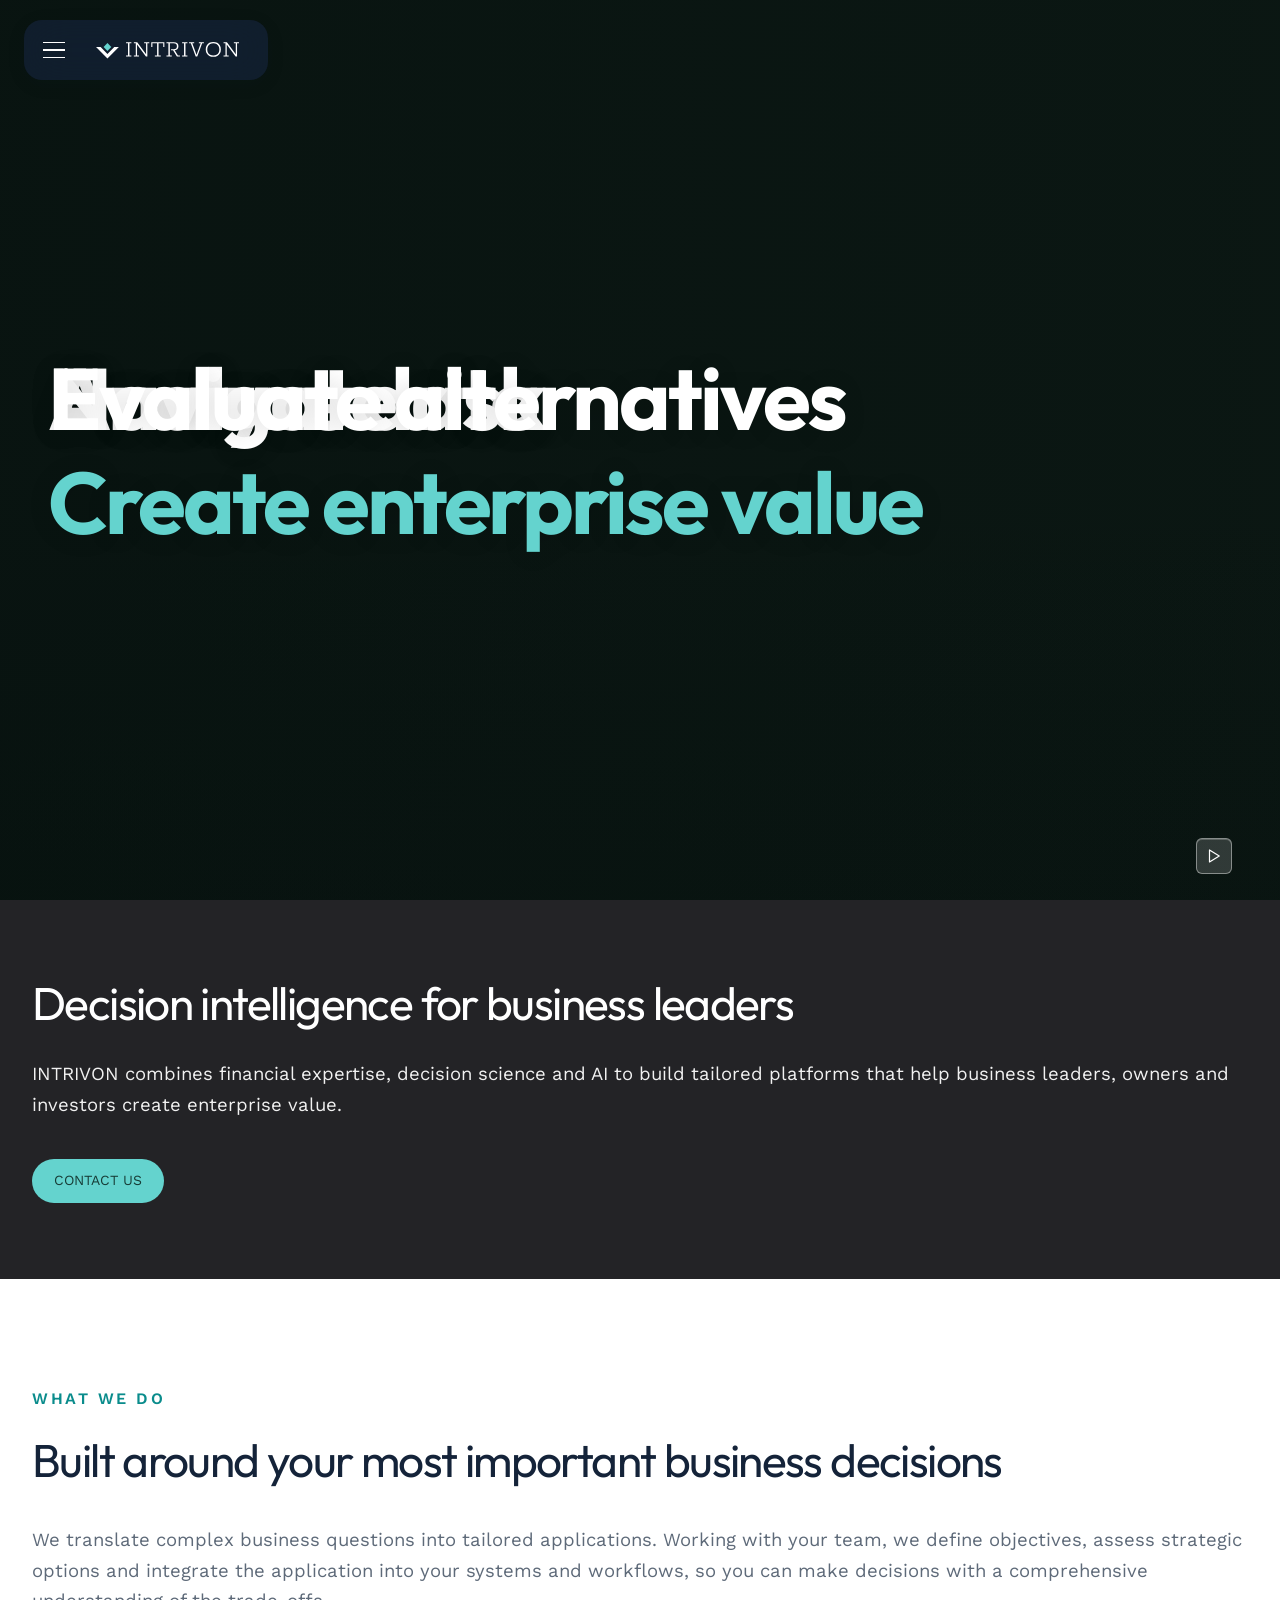
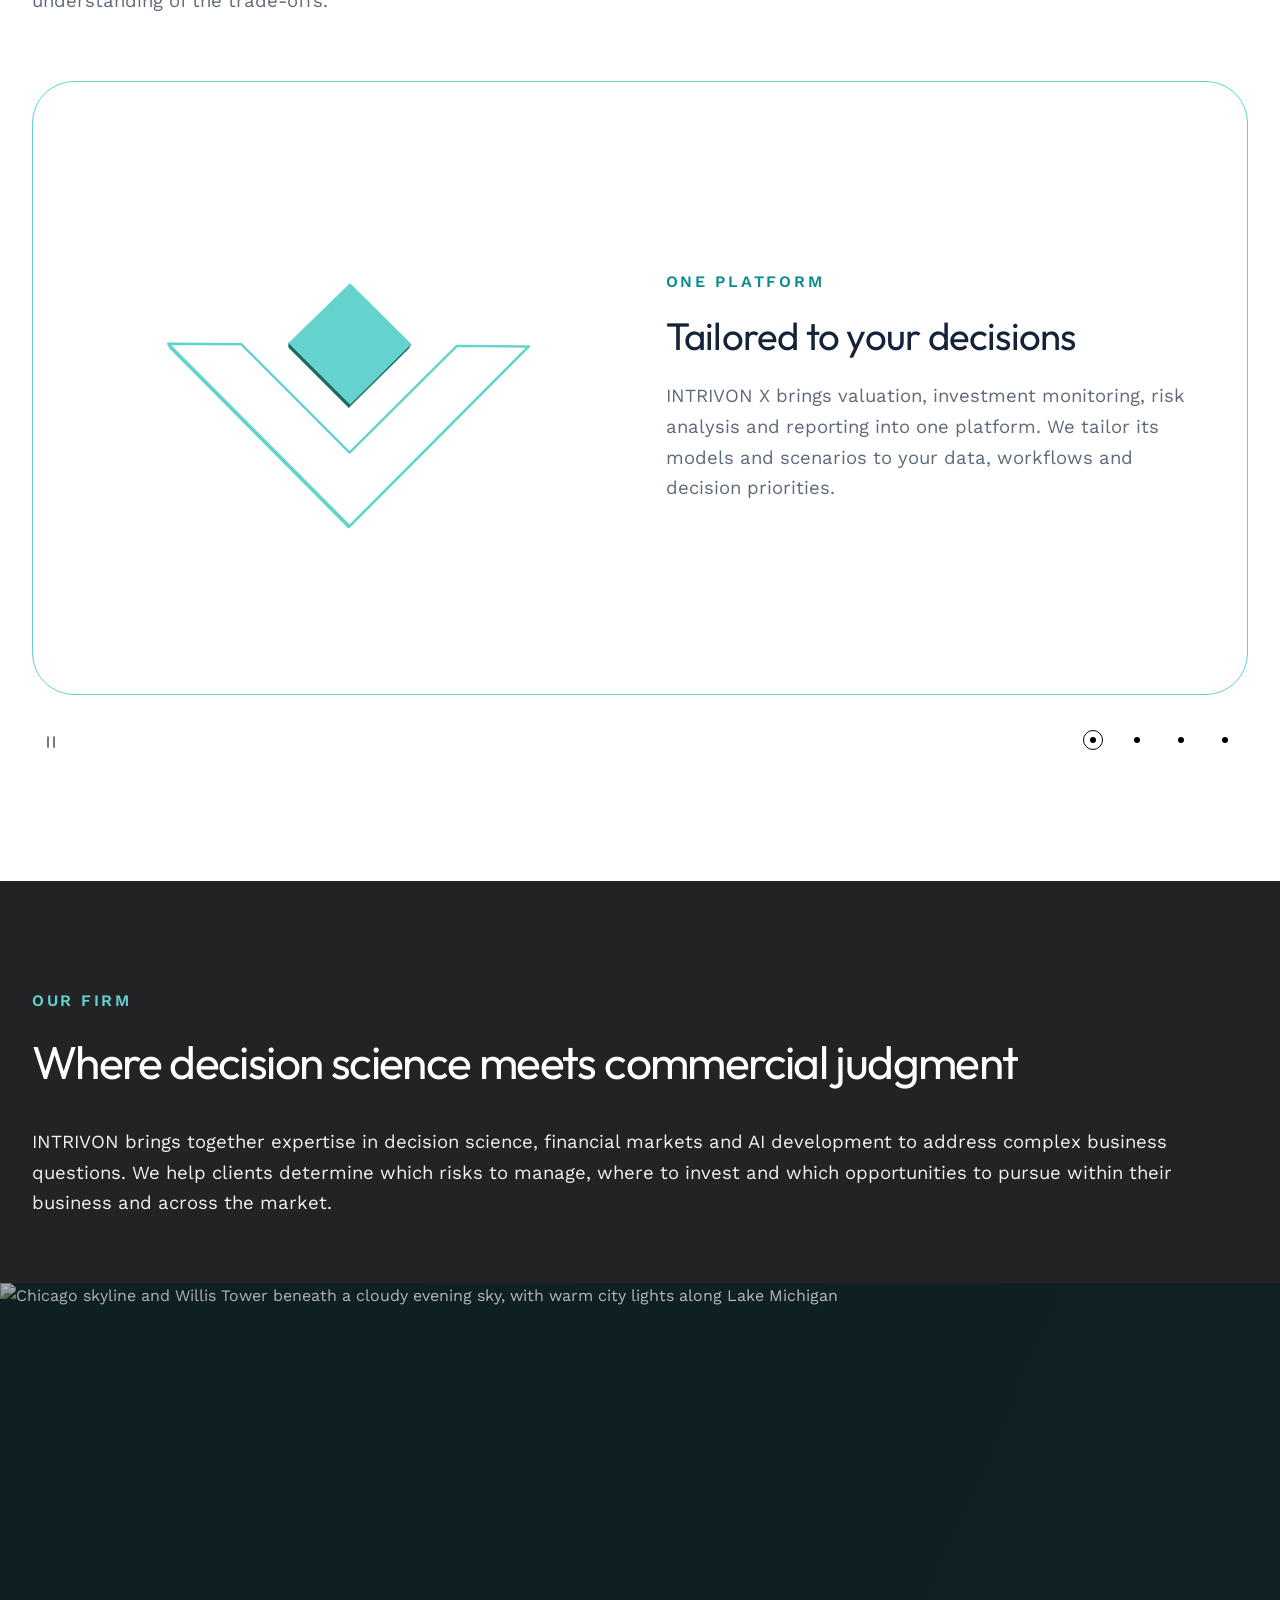
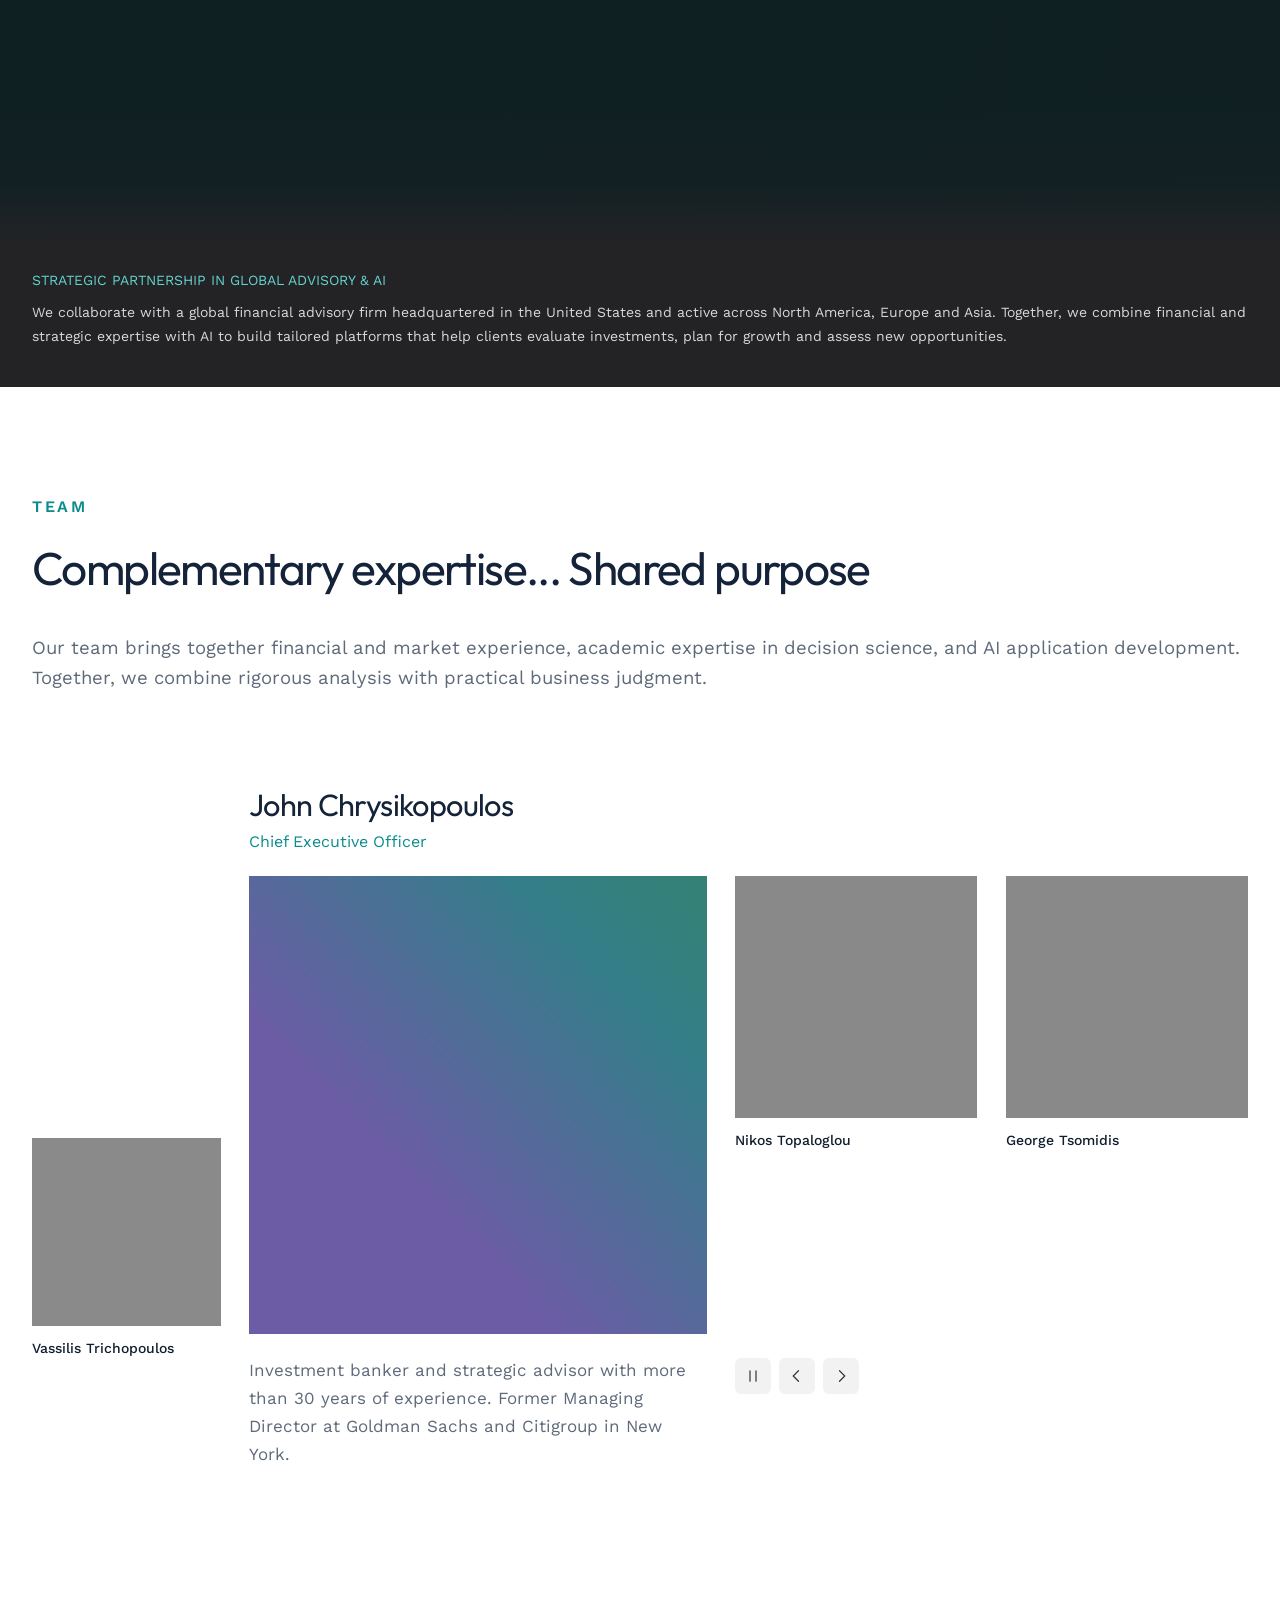
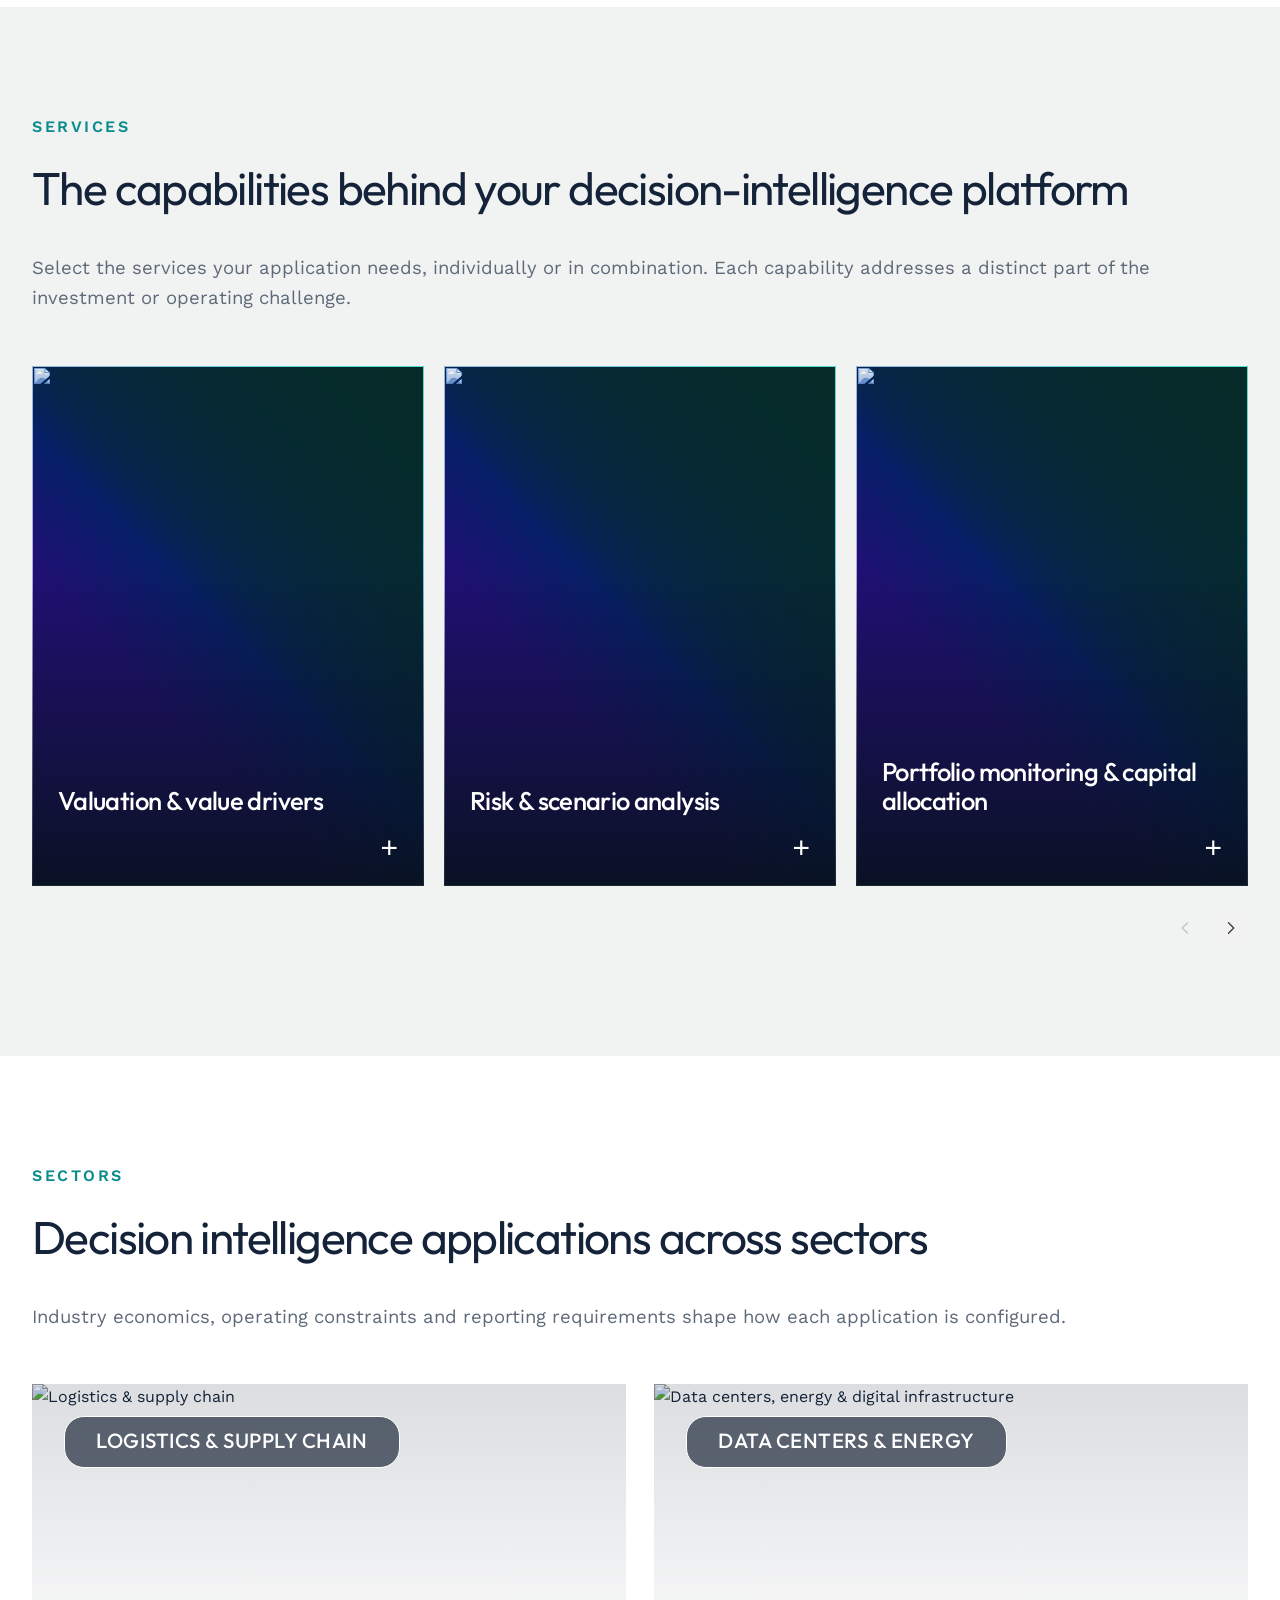
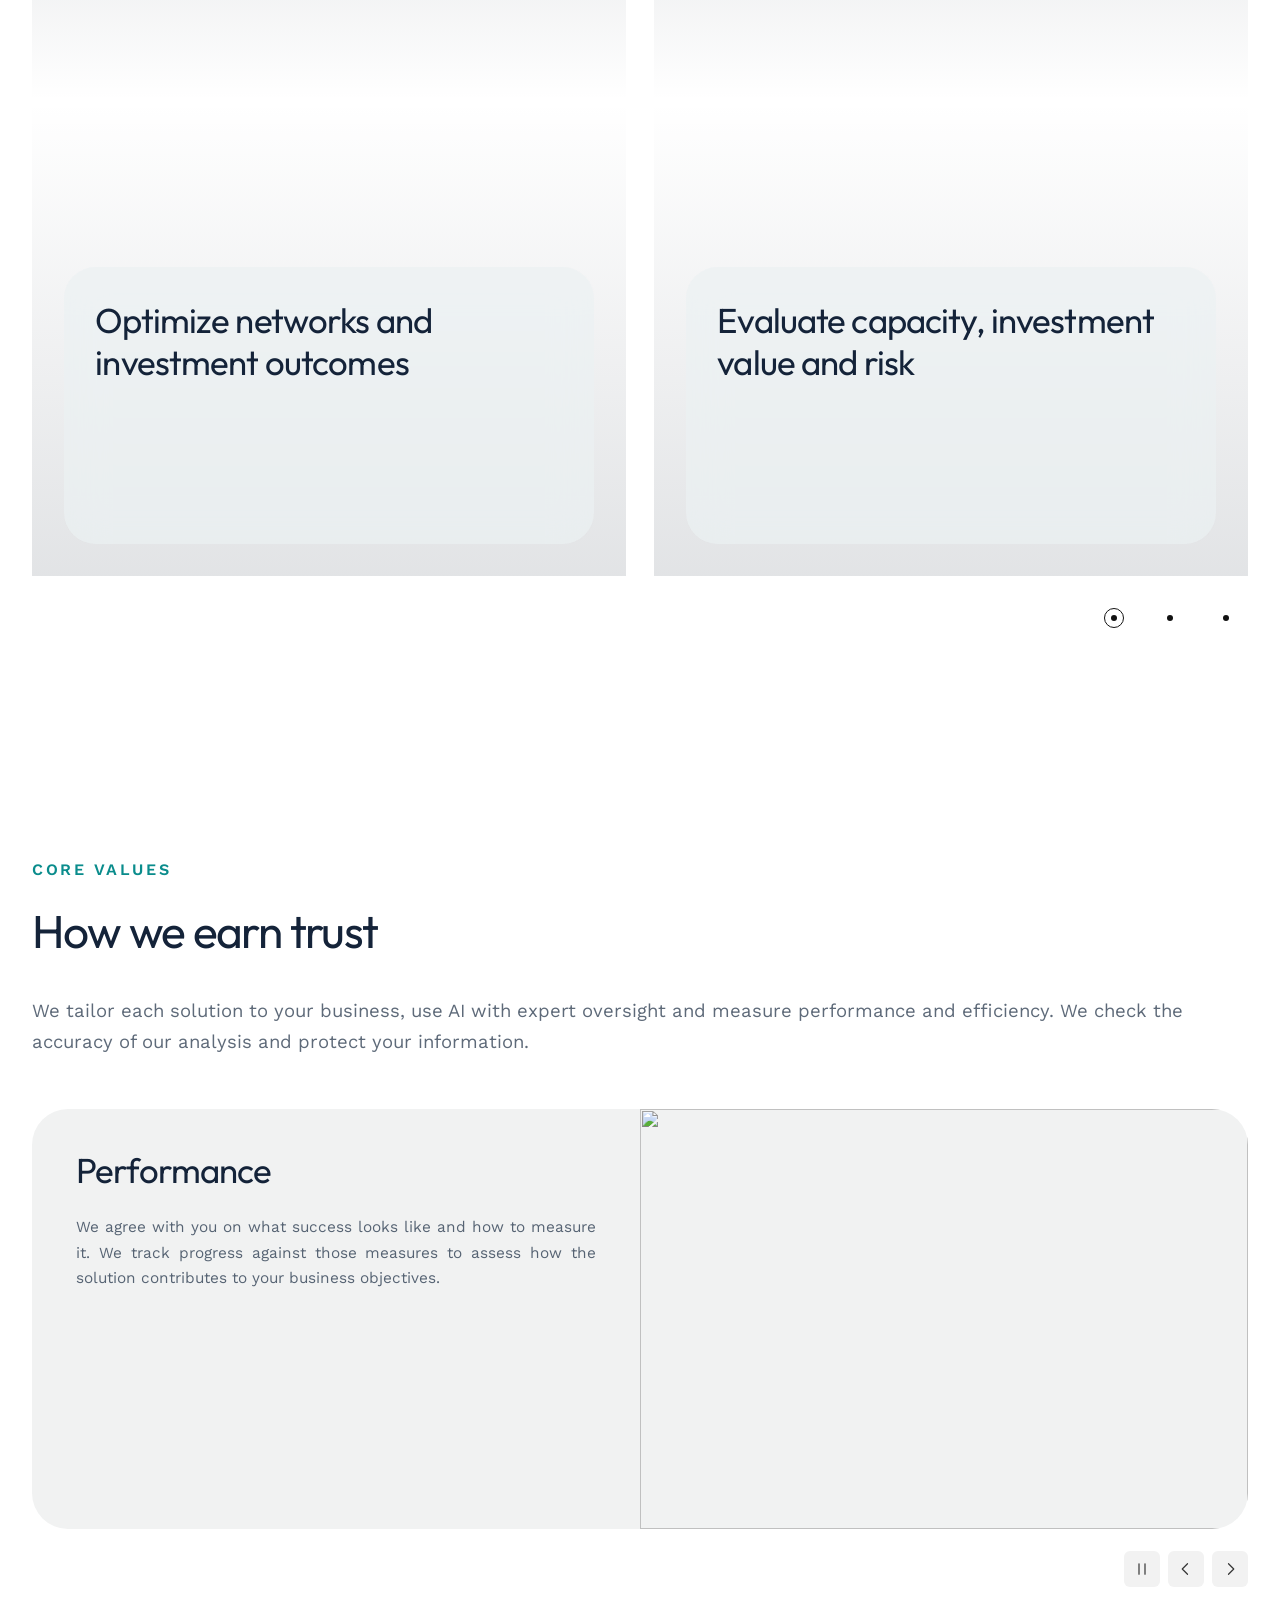
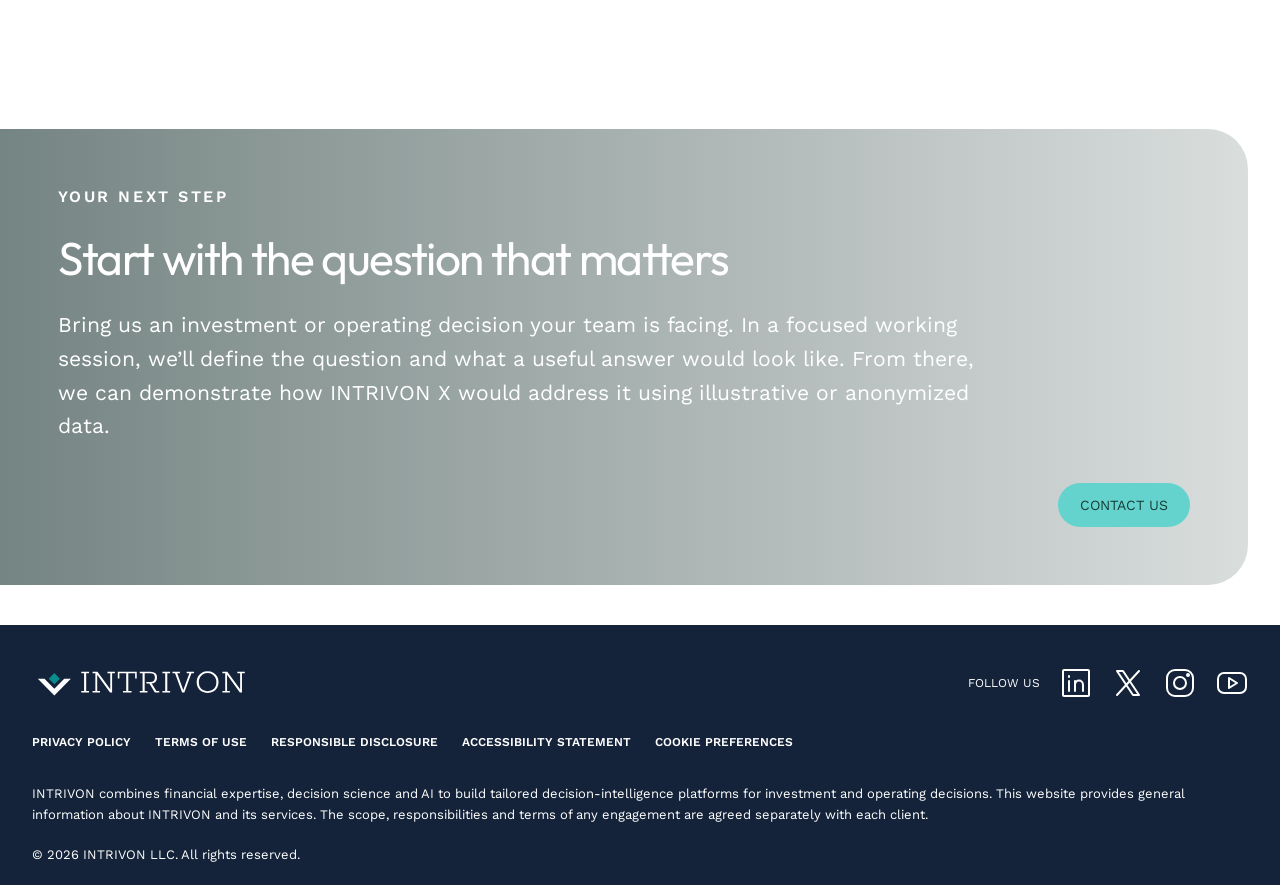
==== commit afb23738: "Deploy INTRIVON v234: site code, styles, fonts, icons, policies page Production handoff v234 (base c" ====
--- a/index.html
+++ b/index.html
@@ -1,5 +1,5 @@
 <!doctype html>
-<html lang="en" class="no-js">
+<html lang="en-US" class="no-js">
 <head>
 <meta charset="utf-8">
 <meta name="viewport" content="width=device-width, initial-scale=1">
@@ -14,14 +14,14 @@
 <meta property="og:site_name" content="INTRIVON">
 <meta property="og:locale" content="en_US">
 <meta property="og:url" content="https://www.intrivon.com/">
-<meta property="og:title" content="INTRIVON — Trusted Decision Intelligence">
+<meta property="og:title" content="INTRIVON — Decision Intelligence for Business Leaders">
 <meta property="og:description" content="INTRIVON builds tailored AI decision-intelligence platforms that help business leaders and investors with valuation, risk analysis and capital allocation.">
 <meta property="og:image" content="https://www.intrivon.com/assets/og-image.jpg">
 <meta property="og:image:width" content="1200">
 <meta property="og:image:height" content="630">
-<meta property="og:image:alt" content="INTRIVON — Trusted Decision Intelligence">
+<meta property="og:image:alt" content="INTRIVON — Decision Intelligence for Business Leaders">
 <meta name="twitter:card" content="summary_large_image">
-<meta name="twitter:title" content="INTRIVON — Trusted Decision Intelligence">
+<meta name="twitter:title" content="INTRIVON — Decision Intelligence for Business Leaders">
 <meta name="twitter:description" content="INTRIVON builds tailored AI decision-intelligence platforms that help business leaders and investors with valuation, risk analysis and capital allocation.">
 <meta name="twitter:image" content="https://www.intrivon.com/assets/og-image.jpg">
 
@@ -33,9 +33,6 @@
 <meta name="theme-color" content="#101d2e">
 
 <!-- Fonts are self-hosted: no third-party requests -->
-<link rel="preload" href="assets/fonts/carlito-latin-400.woff2" as="font" type="font/woff2" crossorigin>
-<link rel="preload" href="assets/fonts/commissioner-latin.woff2" as="font" type="font/woff2" crossorigin>
-
 <script>document.documentElement.className="js";if(location.hostname==="intrivon.ai"||location.hostname==="www.intrivon.ai"){location.replace("https://www.intrivon.com"+location.pathname+location.search+location.hash);}</script>
 
 <style>
@@ -291,7 +288,7 @@
       "@id": "https://www.intrivon.com/#organization",
       "name": "INTRIVON",
       "url": "https://www.intrivon.com/",
-      "slogan": "Trusted Decision Intelligence",
+      "slogan": "Decision Intelligence for Business Leaders",
       "description": "INTRIVON combines financial expertise, decision science and AI to build tailored platforms that help business leaders and investors create enterprise value through informed investment, capital allocation and operational decisions.",
       "logo": {
         "@type": "ImageObject",
@@ -323,12 +320,12 @@
         "@type": "OfferCatalog",
         "name": "Services",
         "itemListElement": [
-          { "@type": "Offer", "itemOffered": { "@type": "Service", "name": "Valuation & value drivers", "description": "Model businesses, assets and projects. Identify the assumptions that drive value and assess how operating performance, financing and strategic choices affect investment outcomes.", "provider": { "@id": "https://www.intrivon.com/#organization" } } },
-          { "@type": "Offer", "itemOffered": { "@type": "Service", "name": "Risk & scenario analysis", "description": "Stress-test financial and operational assumptions. Compare demand, cost, financing and execution scenarios to understand downside exposure and evaluate alternative courses of action.", "provider": { "@id": "https://www.intrivon.com/#organization" } } },
-          { "@type": "Offer", "itemOffered": { "@type": "Service", "name": "Portfolio monitoring & capital allocation", "description": "Track investments and business units against expectations. Compare performance, risk and funding needs to support portfolio reviews and decisions on where to deploy capital.", "provider": { "@id": "https://www.intrivon.com/#organization" } } },
-          { "@type": "Offer", "itemOffered": { "@type": "Service", "name": "Management & investor reporting", "description": "Bring performance, forecasts and risk into consistent reporting for leadership and investors, with figures linked to source data and model assumptions.", "provider": { "@id": "https://www.intrivon.com/#organization" } } },
+          { "@type": "Offer", "itemOffered": { "@type": "Service", "name": "Valuation & value drivers", "description": "Model businesses, assets and projects. Identify the assumptions that drive value and assess how operating performance, financing and strategic choices affect investment outcomes and enterprise value.", "provider": { "@id": "https://www.intrivon.com/#organization" } } },
+          { "@type": "Offer", "itemOffered": { "@type": "Service", "name": "Risk & scenario analysis", "description": "Stress-test financial and operating assumptions. Compare investment alternatives under different demand and capital structure scenarios to understand downside exposure.", "provider": { "@id": "https://www.intrivon.com/#organization" } } },
+          { "@type": "Offer", "itemOffered": { "@type": "Service", "name": "Portfolio monitoring & capital allocation", "description": "Track investments and business units against expectations. Compare performance, risk and investment needs to support portfolio reviews and decisions on where to deploy capital.", "provider": { "@id": "https://www.intrivon.com/#organization" } } },
+          { "@type": "Offer", "itemOffered": { "@type": "Service", "name": "Management & owner reporting", "description": "Bring performance, forecasts and risk into consistent reporting for leadership and owners, with figures linked to source data and model assumptions.", "provider": { "@id": "https://www.intrivon.com/#organization" } } },
           { "@type": "Offer", "itemOffered": { "@type": "Service", "name": "Growth & transaction intelligence", "description": "Evaluate markets, acquisitions and partnerships. Test commercial assumptions, compare strategic fit and quantify potential synergies to support growth and transaction decisions.", "provider": { "@id": "https://www.intrivon.com/#organization" } } },
-          { "@type": "Offer", "itemOffered": { "@type": "Service", "name": "Data & AI decision support", "description": "Connect and reconcile data sources in tailored AI applications. Help users explore business questions and compare options while keeping evidence, calculations and human oversight visible.", "provider": { "@id": "https://www.intrivon.com/#organization" } } },
+          { "@type": "Offer", "itemOffered": { "@type": "Service", "name": "Data & AI decision support", "description": "Connect and reconcile data sources in tailored AI applications. Help users explore business questions and compare options by showing the evidence and calculations behind each result and making clear where expert review is required.", "provider": { "@id": "https://www.intrivon.com/#organization" } } },
           { "@type": "Offer", "itemOffered": { "@type": "Service", "name": "Forecasting & optimization", "description": "Forecast demand, cash flow and resource needs. Optimize capacity, networks and operating choices to improve profitability and capital efficiency within real-world constraints.", "provider": { "@id": "https://www.intrivon.com/#organization" } } },
           { "@type": "Offer", "itemOffered": { "@type": "Service", "name": "AI strategy & implementation", "description": "Assess data readiness, prioritize valuable AI use cases and compare build-or-buy options. Define a practical roadmap from business need to a tailored decision-support application.", "provider": { "@id": "https://www.intrivon.com/#organization" } } }
         ]
@@ -339,7 +336,7 @@
       "@id": "https://www.intrivon.com/#website",
       "url": "https://www.intrivon.com/",
       "name": "INTRIVON",
-      "description": "Trusted Decision Intelligence",
+      "description": "Decision Intelligence for Business Leaders",
       "inLanguage": "en",
       "publisher": { "@id": "https://www.intrivon.com/#organization" }
     },
@@ -359,7 +356,7 @@
       "@id": "https://www.intrivon.com/#john-chrysikopoulos",
       "name": "John Chrysikopoulos",
       "jobTitle": "Chief Executive Officer",
-      "description": "Investment banker and strategic adviser with more than 30 years of experience. Former Managing Director at Goldman Sachs and Citigroup in New York.",
+      "description": "Investment banker and strategic advisor with more than 30 years of experience. Former Managing Director at Goldman Sachs and Citigroup in New York.",
       "image": "https://www.intrivon.com/assets/team/john-chrysikopoulos-720.webp",
       "worksFor": { "@id": "https://www.intrivon.com/#organization" }
     },
@@ -368,7 +365,7 @@
       "@id": "https://www.intrivon.com/#nikos-topaloglou",
       "name": "Nikos Topaloglou",
       "jobTitle": "Director of Research & Development",
-      "description": "Professor of Finance at AUEB with a PhD in Finance. Researches investment decisions and optimization models.",
+      "description": "Professor of Finance at the Athens University of Economics and Business with a PhD in Finance. Researches investment decisions and optimization models.",
       "image": "https://www.intrivon.com/assets/team/nikos-topaloglou-720.webp",
       "worksFor": { "@id": "https://www.intrivon.com/#organization" },
       "affiliation": { "@type": "CollegeOrUniversity", "name": "Athens University of Economics and Business", "alternateName": "AUEB" }
@@ -388,204 +385,284 @@
       "@id": "https://www.intrivon.com/#vassilis-trichopoulos",
       "name": "Vassilis Trichopoulos",
       "jobTitle": "Senior Advisor, Strategic Growth",
-      "description": "Founder and strategic growth adviser with over 30 years of experience. Advises on M&A, corporate funding and cross-border expansion.",
+      "description": "Founder and strategic growth advisor with over 30 years of experience. Advises on M&A, corporate funding and cross-border expansion.",
       "image": "https://www.intrivon.com/assets/team/vassilis-trichopoulos-720.webp",
       "worksFor": { "@id": "https://www.intrivon.com/#organization" }
     }
   ]
 }
 </script>
-</head>
+<style id="v30-version-blend">
+:root{--sans:system-ui,-apple-system,BlinkMacSystemFont,"Segoe UI",sans-serif;--serif:var(--sans);--brand:var(--sans)}
+body{font:16px/1.65 var(--sans)}
+h1,h2,h3{font-family:var(--sans)}
+.v28-layout{--teal:#0a8c8c;--paper:#f7f9f9;--muted:#5e6a79;--line:#dbe4e8;color:#142339}
+.v28-layout h1,.v28-layout h2,.v28-layout h3,.v28-layout p{margin-top:0;margin-bottom:1em;text-wrap:initial}
+.v28-layout h1,.v28-layout h2,.v28-layout h3{line-height:1.14;letter-spacing:-.035em}
+.v28-layout h2{margin-bottom:.83em;font-size:clamp(2.2rem,3.6vw,3.8rem);font-weight:570}
+.v28-layout h3{font-size:1.35rem;font-weight:bold;letter-spacing:-.02em}
+.v28-layout p{max-width:72ch}
+.v28-layout .eyebrow{display:block;line-height:inherit}
+.v28-layout .eyebrow::before{display:none}
+.v28-layout .section-top{align-items:stretch}
+.v28-layout .cards{margin-top:0}
+.v28-layout .card{display:block}
+.v28-layout .card .rule{margin-top:0;opacity:1}
+.v28-layout .firm-note{grid-column:auto;grid-row:auto;margin:0;color:inherit;box-shadow:none}
+.v28-layout .firm-note p{color:inherit;font-size:inherit}
+.v28-layout .team-grid{margin-top:0}
+.v28-layout .team-intro{margin-top:0}
+.v28-layout .sectors{margin-top:0}
+.v28-layout .sector{border:0}
+.v28-layout .sector h3{font-weight:bold}
+.v28-layout .sector p{font-size:inherit}
+.v28-layout .sector-photo{margin-top:0}
+.v28-layout .nowrap{white-space:normal}
+#our-firm.v28-layout{padding-bottom:110px}
+@media(max-width:900px){#our-firm.v28-layout{padding-bottom:75px}}
+@media(max-width:600px){#our-firm.v28-layout{padding-bottom:65px}}
+.v28-layout *,*.v28-layout{box-sizing:border-box}.v28-layout a,a.v28-layout{color:inherit}.v28-layout a:focus-visible,.v28-layout a:focus-visible{outline:3px solid var(--teal);outline-offset:4px}.v28-layout h1,h1.v28-layout,.v28-layout h2,h2.v28-layout,.v28-layout h3,h3.v28-layout,.v28-layout p,p.v28-layout{margin-top:0}.v28-layout h1,h1.v28-layout,.v28-layout h2,h2.v28-layout,.v28-layout h3,h3.v28-layout{line-height:1.14;letter-spacing:-.035em}.v28-layout h1,h1.v28-layout{font-size:clamp(3rem,6vw,6.2rem);font-weight:600}.v28-layout h2,h2.v28-layout{font-size:clamp(2.2rem,3.6vw,3.8rem);font-weight:570}.v28-layout h3,h3.v28-layout{font-size:1.35rem;letter-spacing:-.02em}.v28-layout p,p.v28-layout{max-width:72ch}.v28-layout .nav,.nav.v28-layout{max-width:1340px;margin:auto;padding:22px 32px;display:flex;align-items:center;justify-content:space-between;gap:30px}.v28-layout .brand,.brand.v28-layout{display:flex;align-items:center;gap:12px;text-decoration:none;font-weight:650;letter-spacing:.18em;font-size:1.15rem}.v28-layout .brand-mark,.brand-mark.v28-layout{width:34px;height:34px}.v28-layout .nav-links,.nav-links.v28-layout{display:flex;gap:27px;flex-wrap:wrap}.v28-layout .nav-links a,.v28-layout .nav-links a{text-decoration:none;font-size:.85rem;letter-spacing:.08em;text-transform:uppercase;color:#d8e6e8}.v28-layout .nav-links a:hover,.v28-layout .nav-links a:hover{color:#64d3ce}.v28-layout .hero,.hero.v28-layout{background:var(--night);color:white;overflow:hidden}.v28-layout .hero-inner,.hero-inner.v28-layout{max-width:1340px;margin:auto;min-height:665px;padding:100px 32px 115px;display:grid;grid-template-columns:minmax(0,1.2fr) minmax(290px,.8fr);align-items:center;gap:50px}.v28-layout .eyebrow,.eyebrow.v28-layout{color:var(--teal);font-weight:700;text-transform:uppercase;letter-spacing:.2em;font-size:.82rem;margin-bottom:24px}.v28-layout .hero .eyebrow,.v28-layout .hero .eyebrow{color:#65d5cf}.v28-layout .hero h1,.v28-layout .hero h1{max-width:850px;margin-bottom:32px}.v28-layout .hero h1 em,.v28-layout .hero h1 em{font-style:normal;color:#72d0c9}.v28-layout .hero p,.v28-layout .hero p{font-size:clamp(1.1rem,1.6vw,1.4rem);color:#d1dce2;max-width:650px}.v28-layout .text-link,.text-link.v28-layout{display:inline-flex;align-items:center;gap:12px;text-decoration:none;border-bottom:1px solid currentColor;padding-bottom:6px;margin-top:25px;font-weight:600;color:#65d5cf}.v28-layout .text-link:hover,.v28-layout .text-link:hover{gap:18px}.v28-layout .hero-art,.hero-art.v28-layout{position:relative;height:390px;display:flex;align-items:center;justify-content:center}.v28-layout .hero-art svg,.v28-layout .hero-art svg{width:100%;max-width:460px;overflow:visible}.v28-layout .hero-art::before,.v28-layout .hero-art::before{content:"";position:absolute;width:410px;height:410px;max-width:100%;border:1px solid #304857;border-radius:50%}.v28-layout .hero-art::after,.v28-layout .hero-art::after{content:"";position:absolute;width:270px;height:270px;border:1px solid #284050;border-radius:50%}.v28-layout .hero-art svg,.v28-layout .hero-art svg{position:relative;z-index:2}.v28-layout .container,.container.v28-layout{max-width:1340px;margin:auto;padding:0 32px}.v28-layout .section,.section.v28-layout{padding:110px 0}.v28-layout .section.alt,.section.alt.v28-layout{background:var(--paper)}.v28-layout .section-top,.section-top.v28-layout{display:grid;grid-template-columns:1fr 1fr;gap:80px;margin-bottom:52px}.v28-layout .section-top p,.v28-layout .section-top p{font-size:1.16rem;color:var(--muted)}.v28-layout .lead,.lead.v28-layout{font-size:clamp(1.28rem,2vw,1.7rem);line-height:1.5;color:var(--ink)}.v28-layout .statement,.statement.v28-layout{border-left:4px solid var(--teal);padding:4px 0 4px 28px;max-width:920px}.v28-layout .statement p,.v28-layout .statement p{font-size:clamp(1.5rem,2.5vw,2.3rem);line-height:1.42;letter-spacing:-.025em;margin:0}.v28-layout .steps,.steps.v28-layout{display:grid;grid-template-columns:repeat(3,1fr);gap:1px;background:var(--line);border:1px solid var(--line);margin-top:60px}.v28-layout .step,.step.v28-layout{padding:35px;background:white}.v28-layout .number,.number.v28-layout{font-size:.85rem;letter-spacing:.17em;font-weight:700;color:var(--teal);margin-bottom:32px}.v28-layout .step p,.v28-layout .step p,.v28-layout .card p,.v28-layout .card p{color:var(--muted);margin-bottom:0}.v28-layout .firm-grid,.firm-grid.v28-layout{display:grid;grid-template-columns:1fr 1fr;gap:55px}.v28-layout .firm-grid .lead,.v28-layout .firm-grid .lead{max-width:590px}.v28-layout .firm-note,.firm-note.v28-layout{background:#eaf5f3;padding:38px;border-top:4px solid var(--teal)}.v28-layout .firm-note h3,.v28-layout .firm-note h3{margin-bottom:13px}.v28-layout .firm-note p,.v28-layout .firm-note p{margin-bottom:0}.v28-layout .cards,.cards.v28-layout{display:grid;grid-template-columns:repeat(3,1fr);gap:15px}.v28-layout .card,.card.v28-layout{min-height:245px;border:1px solid var(--line);padding:30px;background:white}.v28-layout .card .rule,.v28-layout .card .rule{width:42px;height:3px;background:var(--teal);margin-bottom:34px}.v28-layout .card h3,.v28-layout .card h3{margin-bottom:17px}.v28-layout .sectors,.sectors.v28-layout{display:grid;grid-template-columns:repeat(2,1fr);grid-auto-rows:1fr;gap:16px}.v28-layout .sector,.sector.v28-layout{background:var(--night);color:white;padding:38px;min-height:235px}.v28-layout .sector span,.v28-layout .sector span{color:#69d2cc;font-size:.8rem;font-weight:700;letter-spacing:.15em}.v28-layout .sector h3,.v28-layout .sector h3{font-size:1.7rem;margin:24px 0 10px}.v28-layout .sector p,.v28-layout .sector p{color:#cbd9df;margin:0}.v28-layout .values,.values.v28-layout{display:grid;grid-template-columns:repeat(3,minmax(0,1fr));gap:22px}.v28-layout .value,.value.v28-layout{border-top:3px solid var(--teal);padding:22px 24px 20px 0;min-height:190px}.v28-layout .value h3,.v28-layout .value h3{font-size:1.17rem;margin-bottom:14px}.v28-layout .value-detail,.value-detail.v28-layout{font-size:.86rem;font-weight:500;color:var(--muted)}.v28-layout .value p,.v28-layout .value p{font-size:1rem;line-height:1.55;color:var(--muted);margin:0}.v28-layout .closing,.closing.v28-layout{background:var(--night);color:white;padding:95px 0}.v28-layout .closing h2,.v28-layout .closing h2{max-width:850px}.v28-layout .closing p,.v28-layout .closing p{color:#d5e0e4;font-size:1.15rem}.v28-layout footer,footer.v28-layout{background:#0b1624;color:#9fb3bd;padding:25px 0;font-size:.86rem}.v28-layout footer .container,.v28-layout footer .container{display:flex;justify-content:space-between;gap:20px;flex-wrap:wrap}.v28-layout footer a,.v28-layout footer a{color:#c6d7de}.v28-layout .fine,.fine.v28-layout{font-size:.83rem;color:#718090;max-width:760px;margin-top:28px}.v28-layout .team-grid,.team-grid.v28-layout{display:grid;grid-template-columns:repeat(4,minmax(0,1fr));gap:18px}.v28-layout .team-card,.team-card.v28-layout{margin:0}.v28-layout .team-card img,.v28-layout .team-card img{display:block;width:min(100%,150px);height:150px;aspect-ratio:1;object-fit:cover;object-position:center 22%;background:#d7d9da}.v28-layout .team-card figcaption,.v28-layout .team-card figcaption{padding-top:18px;border-top:3px solid var(--teal)}.v28-layout .team-card h3,.v28-layout .team-card h3{font-size:1.17rem;margin:0 0 4px}.v28-layout .team-card .role,.v28-layout .team-card .role{color:var(--teal);font-size:.89rem;font-weight:700;line-height:1.35;margin:0 0 7px}.v28-layout .team-card .bio,.v28-layout .team-card .bio{color:var(--muted);font-size:.88rem;line-height:1.52;margin:0}.v28-layout .team-intro,.team-intro.v28-layout{color:var(--muted);font-size:1.16rem;margin-bottom:38px}@media(max-width:900px){.v28-layout .team-grid,.team-grid.v28-layout{grid-template-columns:repeat(2,minmax(0,1fr))}.v28-layout .hero-inner,.hero-inner.v28-layout,.v28-layout .section-top,.section-top.v28-layout,.v28-layout .firm-grid,.firm-grid.v28-layout{grid-template-columns:1fr}.v28-layout .hero-inner,.hero-inner.v28-layout{padding-top:75px;min-height:0}.v28-layout .hero-art,.hero-art.v28-layout{height:230px}.v28-layout .hero-art::before,.v28-layout .hero-art::before{width:220px;height:220px}.v28-layout .hero-art::after,.v28-layout .hero-art::after{width:145px;height:145px}.v28-layout .hero-art svg,.v28-layout .hero-art svg{max-width:270px}.v28-layout .cards,.cards.v28-layout{grid-template-columns:repeat(2,1fr)}.v28-layout .values,.values.v28-layout{grid-template-columns:repeat(2,1fr)}.v28-layout .section,.section.v28-layout{padding:75px 0}.v28-layout .section-top,.section-top.v28-layout{gap:18px}.v28-layout .nav-links,.nav-links.v28-layout{gap:15px}}@media(max-width:600px){.v28-layout .team-grid,.team-grid.v28-layout{gap:28px 14px}.v28-layout .team-card h3,.v28-layout .team-card h3{font-size:1rem}.v28-layout .team-card .role,.v28-layout .team-card .role{font-size:.83rem}.v28-layout .team-card .bio,.v28-layout .team-card .bio{font-size:.84rem}.v28-layout .nav,.nav.v28-layout{padding:19px 20px;align-items:flex-start;flex-direction:column}.v28-layout .nav-links,.nav-links.v28-layout{gap:10px 17px}.v28-layout .nav-links a,.v28-layout .nav-links a{font-size:.73rem}.v28-layout .container,.container.v28-layout{padding:0 20px}.v28-layout .hero-inner,.hero-inner.v28-layout{padding:66px 20px 55px;gap:15px}.v28-layout .hero h1,.v28-layout .hero h1{font-size:clamp(2.7rem,12vw,4rem)}.v28-layout .hero-art,.hero-art.v28-layout{height:175px}.v28-layout .hero-art::before,.v28-layout .hero-art::before{width:165px;height:165px}.v28-layout .hero-art::after,.v28-layout .hero-art::after{width:100px;height:100px}.v28-layout .hero-art svg,.v28-layout .hero-art svg{max-width:200px}.v28-layout .steps,.steps.v28-layout,.v28-layout .cards,.cards.v28-layout,.v28-layout .sectors,.sectors.v28-layout,.v28-layout .values,.values.v28-layout{grid-template-columns:1fr}.v28-layout .step,.step.v28-layout,.v28-layout .card,.card.v28-layout,.v28-layout .sector,.sector.v28-layout{min-height:0}.v28-layout .step,.step.v28-layout{padding:26px}.v28-layout .number,.number.v28-layout{margin-bottom:12px}.v28-layout .section,.section.v28-layout{padding:65px 0}.v28-layout .firm-note,.firm-note.v28-layout{padding:26px}.v28-layout .closing,.closing.v28-layout{padding:70px 0}}.v28-layout #services .cards,.v28-layout #services .cards{grid-template-columns:repeat(4,minmax(0,1fr));grid-auto-rows:1fr}.v28-layout #services .card,.v28-layout #services .card{min-width:0}@media(max-width:1100px){.v28-layout #services .cards,.v28-layout #services .cards{grid-template-columns:repeat(2,minmax(0,1fr))}}@media(max-width:600px){.v28-layout #services .cards,.v28-layout #services .cards{grid-template-columns:1fr}}.v28-layout .brand,.brand.v28-layout{gap:16px;letter-spacing:.12em}.v28-layout .brand-mark,.brand-mark.v28-layout{width:38px;height:38px}.v28-layout .cube-art,.cube-art.v28-layout{flex-direction:column;height:auto;min-height:430px;gap:12px}.v28-layout .cube-art::before,.v28-layout .cube-art::before,.v28-layout .cube-art::after,.v28-layout .cube-art::after{display:none}.v28-layout .cube-art canvas,.v28-layout .cube-art canvas{width:min(100%,430px);height:auto;aspect-ratio:1;display:block}.v28-layout .cube-toggle,.cube-toggle.v28-layout{font:inherit;font-size:.8rem;color:#b9d4d7;background:transparent;border:0;border-bottom:1px solid #45656c;padding:7px 0;cursor:pointer}.v28-layout .cube-toggle:hover,.v28-layout .cube-toggle:hover{color:#64d3ce}.v28-layout .cube-toggle:focus-visible,.v28-layout .cube-toggle:focus-visible{outline:3px solid #64d3ce;outline-offset:5px}.v28-layout .firm-photo,.firm-photo.v28-layout,.v28-layout .sector-photo,.sector-photo.v28-layout{margin:0;overflow:hidden}.v28-layout .firm-photo,.firm-photo.v28-layout{margin-top:52px}.v28-layout .sector-photo,.sector-photo.v28-layout{margin-bottom:30px}.v28-layout .firm-photo img,.v28-layout .firm-photo img,.v28-layout .sector-photo img,.v28-layout .sector-photo img{display:block;width:100%;height:auto;object-fit:cover}.v28-layout .firm-photo img,.v28-layout .firm-photo img{aspect-ratio:3/1;object-position:center 55%}.v28-layout .sector-photo img,.v28-layout .sector-photo img{aspect-ratio:3.5/1;object-position:center 48%}@media(max-width:900px){.v28-layout .cube-art,.cube-art.v28-layout{height:auto;min-height:0;margin-top:10px}.v28-layout .cube-art canvas,.v28-layout .cube-art canvas{max-width:280px}}@media(max-width:600px){.v28-layout .cube-art canvas,.v28-layout .cube-art canvas{max-width:220px}.v28-layout .firm-photo,.firm-photo.v28-layout{margin-top:30px}.v28-layout .firm-photo img,.v28-layout .firm-photo img{aspect-ratio:1.6/1}.v28-layout .sector-photo img,.v28-layout .sector-photo img{aspect-ratio:1.8/1}.v28-layout .sector-photo,.sector-photo.v28-layout{margin-bottom:24px}}@media(prefers-reduced-motion:reduce){}
+.closing.v28-layout{color:white;position:relative;isolation:isolate}
+.closing.v28-layout .eyebrow{color:#0a8c8c}
+.closing.v28-layout h2{max-width:850px}
+.closing.v28-layout p{margin-top:0;max-width:72ch}
+.v28-layout .sector:nth-last-child(-n+3){padding:38px;border:0}
+.v28-layout .card h3{font-size:1.35rem}
+.v28-layout .firm-note h3{font-size:1.35rem}
+
+#values .values{margin-top:0}
+#values .value-detail{font-family:inherit;font-size:.86rem;font-weight:500;line-height:inherit;letter-spacing:inherit}
+
+/* Taller Chicago river photograph, v32 */
+#our-firm .firm-photo img{aspect-ratio:2/1;width:100%;height:auto;object-fit:cover;object-position:center 60%}
+@media(max-width:600px){#our-firm .firm-photo img{aspect-ratio:4/3;object-position:center 60%}}
+
+/* Hero headline typography restored from v28; current wording retained. */
+.hero h1{font-family:system-ui,-apple-system,BlinkMacSystemFont,"Segoe UI",sans-serif;font-size:clamp(3rem,6vw,6.2rem);font-weight:600;line-height:1.14;letter-spacing:-.035em;max-width:850px;margin:0 0 32px;text-wrap:initial}
+.hero h1 em{display:inline;font-style:normal;color:#72d0c9}
+.hero-copy>.tagline{display:block;margin-bottom:clamp(22px,2.6vw,34px);font:700 .875rem/1.4 var(--sans);letter-spacing:.2em;color:var(--aqua)}
+@media(max-width:600px){.hero h1{font-size:clamp(2.7rem,12vw,4rem)}}
+
+/* Separate headline phrases, with the original v34 font size. */
+
+.hero h1{font-size:clamp(3rem,6vw,6.2rem)}
+.hero h1 .headline-line{display:block;white-space:normal}
+@media(max-width:600px){.hero h1{font-size:clamp(2.7rem,12vw,4rem)}}
+
+/* Team portrait dimensions restored from v29, matching cool studio backgrounds. */
+#team .team-card img{display:block;width:100%;height:auto;aspect-ratio:4/5;object-fit:cover;object-position:center;background:#243e43}
+#team .team-grid{gap:clamp(16px,2vw,28px)}
+@media(max-width:900px){#team .team-grid{row-gap:40px}}
+@media(max-width:680px){#team .team-grid{gap:36px 16px}}
+
+/* Consistent face scale and eye line without distorting individual features. */
+#team .portrait-frame{position:relative;overflow:hidden;width:100%;aspect-ratio:4/5;background:#243e43}
+#team .portrait-frame img{position:absolute;left:50%;top:var(--portrait-top);transform:translateX(-50%);width:var(--portrait-width);max-width:none;height:auto;aspect-ratio:auto;object-fit:initial}
+
+#team .portrait-frame,#team .portrait-frame img{background:#626a76}
+
+/* Neutral grey presentation: preserve current portraits, framing and luminance. */
+#team .portrait-frame{background:#696969}
+#team .portrait-frame img{filter:grayscale(1);background:#696969}
+</style><style id="v46-outfit-work-sans">
+/* Outfit and Work Sans: SIL Open Font License, bundled with each family. */
+@font-face{font-family:"Outfit";src:url("assets/fonts/outfit-variable.ttf") format("truetype");font-weight:100 900;font-style:normal;font-display:swap}
+@font-face{font-family:"Work Sans";src:url("assets/fonts/work-sans-variable.ttf") format("truetype");font-weight:100 900;font-style:normal;font-display:swap}
+@font-face{font-family:"Work Sans";src:url("assets/fonts/work-sans-italic-variable.ttf") format("truetype");font-weight:100 900;font-style:italic;font-display:swap}
+:root{--sans:"Work Sans","Helvetica Neue",Arial,sans-serif;--serif:"Outfit","Helvetica Neue",Arial,sans-serif;--brand:var(--serif)}
+body,button,input,select,textarea{font-family:var(--sans);font-weight:400}
+h1,h2,h3,h4,h5,h6,.v28-layout h2,.v28-layout h3,.v28-layout h4{font-family:var(--serif);font-weight:400}
+.hero h1{font-family:var(--serif);font-weight:700}
+.hero h1 .headline-line,.hero h1 em{font-weight:inherit}
+p,.v28-layout p,.hero-copy p,.value-detail,#values .value-detail{font-weight:400}
+.nav-links a{font-size:.875rem;font-weight:400;text-transform:uppercase}
+@media(max-width:860px){.js .nav-links a{font-size:1.25rem;font-weight:400}}
+button,.text-link,.btn,.button{font-weight:700}
+</style>
+<style id="v47-logo-master">
+.brand .brand-logo{width:180px;height:auto;display:block}
+.footer-brand{flex-wrap:wrap;gap:8px 10px}
+.footer-brand .brand-logo{width:150px;height:auto}
+@media(max-width:600px){.brand .brand-logo{width:150px}}
+</style>
+<link rel="stylesheet" href="assets/hero-video.css?v=229">
+<link rel="stylesheet" href="assets/method.css?v=233">
+<link rel="stylesheet" href="assets/firm.css?v=94">
+<link rel="stylesheet" href="assets/contact.css">
+<link rel="stylesheet" href="assets/section-layout.css?v=158">
+<link rel="stylesheet" href="assets/team.css?v=133">
+<link rel="stylesheet" href="assets/media-controls.css?v=119">
+<link rel="stylesheet" href="assets/services.css?v=147">
+<link rel="stylesheet" href="assets/sectors.css?v=145">
+<link rel="stylesheet" href="assets/values.css?v=189">
+<link rel="stylesheet" href="assets/floating-header.css?v=232">
+<link rel="stylesheet" href="assets/next-step.css?v=161">
+<link rel="stylesheet" href="assets/footer.css?v=167">
+<style>.core-photo.meeting-glass{position:relative;overflow:hidden;background:#397e78}.core-photo.meeting-glass img{filter:grayscale(1) contrast(1.2) blur(3px);mix-blend-mode:luminosity;opacity:.84;transform:scale(1.09)}.meeting-glass:after{content:"";position:absolute;inset:0;pointer-events:none;background:url("assets/values/confidentiality-glass-surface.jpg") center/cover no-repeat;opacity:.15;transform:scale(2)}</style><style>.core-photo.rowing-water{position:relative;isolation:isolate}.core-photo.rowing-water img{filter:saturate(.66) contrast(.96) blur(.35px)}.core-photo.rowing-water:after{content:"";position:absolute;inset:0;background:linear-gradient(140deg,#458f89,#12525c);opacity:.32;mix-blend-mode:color;pointer-events:none}</style><style>.core-photo video[data-clip]{position:absolute;inset:0;width:100%;height:100%;object-fit:cover;visibility:hidden}.core-photo video.running{visibility:visible}.rowing-water video{object-position:44% center;filter:saturate(.66) contrast(.96) blur(.35px)}.meeting-glass video{filter:grayscale(1) contrast(1.2) blur(3px);mix-blend-mode:luminosity;opacity:.84;transform:scale(1.09)}.meeting-glass:has(video.running) img{visibility:hidden}</style></head>
 <body>
 <a class="skip" href="#what-we-do">Skip to content</a>
 
-<header class="site-header" id="site-header">
-  <nav class="nav" aria-label="Main navigation">
-    <a class="brand" href="#top"><img class="brand-mark" src="assets/intrivon-mark-dark.svg" alt="" width="38" height="38">INTRIVON</a>
-    <button class="menu-toggle" id="menu-toggle" type="button" aria-label="Menu" aria-expanded="false" aria-controls="nav-links"><span></span><span></span></button>
-    <div class="nav-links" id="nav-links"><a href="#what-we-do">What we do</a><a href="#our-firm">Our firm</a><a href="#team">Team</a><a href="#services">Services</a><a href="#sectors">Sectors</a><a href="#values">Core values</a></div>
+<header class="floating-header" id="site-header">
+  <nav class="floating-nav" aria-label="Main navigation">
+    <div class="floating-panel" id="nav-links" inert>
+      <a href="#what-we-do">What we do</a><a href="#our-firm">Our firm</a><a href="#team">Team</a><a href="#services">Services</a><a href="#sectors">Sectors</a><a href="#values">Core values</a>
+    </div>
+    <div class="floating-brand-box">
+      <button class="floating-toggle" id="menu-toggle" type="button" aria-label="Open menu" aria-expanded="false" aria-controls="nav-links"><span></span><span></span><span></span></button>
+      <a class="floating-brand" href="#top" aria-label="INTRIVON home"><img src="assets/intrivon-logo-dark.svg" alt="INTRIVON" width="180" height="26"></a>
+    </div>
   </nav>
 </header>
 
 <main id="top">
 
-<section class="hero on-night">
+<section class="hero hero-video on-night" aria-labelledby="hero-title">
+  <div class="hero-media" aria-hidden="true">
+    <video id="hero-video" muted loop playsinline preload="metadata" poster="assets/intrivon-hero-green-warm-poster.jpg" width="960" height="540" tabindex="-1">
+      <source src="assets/intrivon-hero-equal.mp4" type="video/mp4">
+    </video>
+  </div>
+  <div class="hero-shade" aria-hidden="true"></div>
   <div class="wrap hero-inner">
     <div class="hero-copy">
-      <h1><span class="tagline">TRUSTED DECISION INTELLIGENCE</span> <span class="h1-line">Understand value.</span> <span class="h1-line">Navigate risk.</span><br><em>Drive growth.</em></h1>
-      <p>INTRIVON combines financial expertise, decision science and AI to build tailored platforms that help business leaders and investors create enterprise value through informed investment, capital allocation and operational decisions.</p>
-      <a class="text-link" href="#what-we-do">Explore our approach <span aria-hidden="true">↗</span></a>
+      <h1 id="hero-title" aria-label="Analyze data. Navigate risk. Evaluate alternatives. Create enterprise value."><span class="hero-phrases" aria-hidden="true"><span class="hero-phrase">Analyze data</span><span class="hero-phrase">Navigate risk</span><span class="hero-phrase">Evaluate alternatives</span></span><em class="headline-line" aria-hidden="true">Create enterprise value</em></h1>
     </div>
-    <div class="hero-art logo-art">
-      <canvas id="intrivon-logo" width="640" height="640" role="img" aria-label="The INTRIVON mark turning in three dimensions, then unfolding into an AI agent that gathers data, compares options and delivers a decision"></canvas>
-      <button id="logo-toggle" class="logo-toggle" type="button" aria-label="Pause logo animation">Pause animation</button>
+
+  </div>
+  <button id="hero-video-toggle" class="hero-video-toggle" type="button" aria-controls="hero-video" aria-label="Play background video" data-paused="true" hidden>
+    <svg class="pause-icon" viewBox="0 0 24 24" aria-hidden="true"><path d="M8 5v14M16 5v14"/></svg>
+    <svg class="play-icon" viewBox="0 0 24 24" aria-hidden="true"><path d="M6 4v16l13-8z"/></svg>
+  </button>
+</section>
+
+<section class="hero-intro on-night" aria-labelledby="hero-intro-title">
+  <div class="wrap">
+    <h2 id="hero-intro-title">Decision intelligence for business leaders</h2>
+    <p>INTRIVON combines financial expertise, decision science and AI to build tailored platforms that help business leaders, owners and investors create enterprise value.</p>
+    <a class="hero-intro-link" href="mailto:gts@intrivon.com" data-contact-open aria-haspopup="dialog" aria-controls="contact-dialog">CONTACT US</a>
+  </div>
+</section>
+
+<section id="what-we-do" class="section v28-layout" aria-labelledby="method-title">
+  <div class="container">
+    <div class="section-top">
+      <div><div class="eyebrow">What we do</div><h2 id="method-title">Built around your most important business decisions</h2></div>
+      <p class="method-description">We translate complex business questions into tailored applications. Working with your team, we define objectives, assess strategic options and integrate the application into your systems and workflows, so you can make decisions with a comprehensive understanding of the trade-offs.</p>
+    </div>
+    <div class="method-stage" role="region" aria-label="Our decision intelligence process">
+      <div class="method-copy">
+        <div class="method-panels" id="method-panels" aria-live="off">
+          <article class="method-step is-active" data-method-phase="platform">
+            <div class="number">ONE PLATFORM</div>
+            <h3>Tailored to your decisions</h3>
+            <p>INTRIVON X brings valuation, investment monitoring, risk analysis and reporting into one platform. We tailor its models and scenarios to your data, workflows and decision priorities.</p>
+          </article>
+          <article class="method-step" data-method-phase="observe">
+            <div class="number">OBSERVE</div>
+            <h3>Establish the baseline</h3>
+            <p>Review available data, reconcile definitions and identify gaps. Establish the financial and operational baseline for the analysis.</p>
+          </article>
+          <article class="method-step" data-method-phase="evaluate">
+            <div class="number">EVALUATE</div>
+            <h3>Compare strategic options</h3>
+            <p>Use forecasts, simulations and sensitivity analysis to assess alternatives, quantify trade-offs and test the assumptions behind each choice.</p>
+          </article>
+          <article class="method-step" data-method-phase="act">
+            <div class="number">DECIDE</div>
+            <h3>Make informed decisions</h3>
+            <p>Turn analysis into actionable insights. Compare alternatives, understand their financial and operational implications, and select the course of action that best supports your strategic objectives.</p>
+          </article>
+        </div>
+        <div class="method-navigation" role="group" aria-label="Choose a process stage" hidden>
+          <button type="button" data-method-select="platform" aria-label="One platform" aria-pressed="true" aria-controls="method-panels"></button>
+          <button type="button" data-method-select="observe" aria-label="Observe" aria-pressed="false" aria-controls="method-panels"></button>
+          <button type="button" data-method-select="evaluate" aria-label="Evaluate" aria-pressed="false" aria-controls="method-panels"></button>
+          <button type="button" data-method-select="act" aria-label="Decide" aria-pressed="false" aria-controls="method-panels"></button>
+        </div>
+      </div>
+      <div class="method-art logo-art">
+        <canvas id="intrivon-logo" data-surface="light" width="640" height="640" role="img" aria-label="The INTRIVON mark unfolds into an AI agent that gathers data, compares options and delivers a decision"></canvas>
+      </div>
+      <button id="logo-toggle" class="method-toggle" type="button" aria-label="Pause process animation" aria-controls="intrivon-logo method-panels" data-paused="false" hidden>
+        <svg class="pause-icon" viewBox="0 0 24 24" aria-hidden="true"><path d="M8 5v14M16 5v14"/></svg>
+        <svg class="play-icon" viewBox="0 0 24 24" aria-hidden="true"><path d="M6 4v16l13-8z"/></svg>
+      </button>
     </div>
   </div>
 </section>
-
-<section id="what-we-do" class="section">
-  <div class="wrap railed">
-    <div class="eyebrow rail">What we do</div>
-    <div class="body">
-      <div class="section-top">
-        <h2>Built around your most important business decisions.</h2>
-        <p>We translate complex business questions into tailored applications. Working with your team, we define objectives, compare strategic options and integrate the analysis into your systems and workflows—so you can act with a clear understanding of the trade-offs.</p>
-      </div>
-      <ol class="steps">
-        <li class="step">
-          <div class="step-fig" aria-hidden="true">
-            <svg viewBox="0 0 100 100" preserveAspectRatio="none"><path d="M7 70 17 50 27 66 37 46 47 60 57 49 67 61 77 51 88 57"/><path class="trend" d="M0 62 100 55"/></svg>
-            <i style="left:7%;top:70%"></i><i style="left:17%;top:50%"></i><i style="left:27%;top:66%"></i><i style="left:37%;top:46%"></i><i style="left:47%;top:60%"></i><i style="left:57%;top:49%"></i><i style="left:67%;top:61%"></i><i style="left:77%;top:51%"></i><i style="left:88%;top:57%"></i>
-          </div>
-          <div class="step-body">
-            <div class="number">01 / OBSERVE</div>
-            <h3>Establish the baseline</h3>
-            <p>Review available data, reconcile definitions and identify gaps. Establish the financial and operational baseline for the analysis.</p>
-          </div>
-        </li>
-        <li class="step">
-          <div class="step-fig" aria-hidden="true">
-            <svg viewBox="0 0 100 100" preserveAspectRatio="none"><path class="trend" d="M0 55 20 54"/><path d="M20 54C48 54 58 16 100 16"/><path d="M20 54C48 54 60 34 100 34"/><path d="M20 54C48 54 62 53 100 53"/><path d="M20 54C48 54 60 72 100 72"/><path d="M20 54C48 54 58 88 100 88"/></svg>
-            <i class="node" style="left:20%;top:54%"></i>
-          </div>
-          <div class="step-body">
-            <div class="number">02 / EVALUATE</div>
-            <h3>Compare strategic options</h3>
-            <p>Use forecasts, simulations and sensitivity analysis to assess alternatives, quantify trade-offs and test the assumptions behind each choice.</p>
-          </div>
-        </li>
-        <li class="step">
-          <div class="step-fig" aria-hidden="true">
-            <svg viewBox="0 0 100 100" preserveAspectRatio="none"><path d="M0 16 22 16"/><path d="M0 53 26 53"/><path d="M0 72 20 72"/><path d="M0 88 24 88"/><path class="plan" d="M40 34 86 34"/><path class="chosen" d="M0 34 40 34C56 34 60 24 86 24"/></svg>
-            <i class="open" style="left:22%;top:16%"></i><i class="open" style="left:26%;top:53%"></i><i class="open" style="left:20%;top:72%"></i><i class="open" style="left:24%;top:88%"></i>
-            <i class="mark" style="left:20%;top:34%"></i><i class="mark" style="left:40%;top:34%"></i><i class="mark" style="left:62%;top:27.6%"></i><i class="goal" style="left:86%;top:24%"></i>
-          </div>
-          <div class="step-body">
-            <div class="number">03 / ACT &amp; LEARN</div>
-            <h3>Measure and adapt</h3>
-            <p>Track results against agreed objectives. Update models and recommendations as market conditions and business priorities change.</p>
-          </div>
-        </li>
-      </ol>
+<section id="our-firm" class="section alt v28-layout">
+  <div class="container">
+    <div class="firm-copy">
+      <div class="eyebrow">Our firm</div>
+      <h2>Where decision science meets commercial judgment</h2>
+      <p class="lead">INTRIVON brings together expertise in decision science, financial markets and AI development to address complex business questions. We help clients determine which risks to manage, where to invest and which opportunities to pursue within their business and across the market.</p>
     </div>
   </div>
+  <figure class="firm-feature">
+    <div class="firm-photo"><img src="assets/chicago-skyline-20627337.jpg?v=94" width="2800" height="1867" alt="Chicago skyline and Willis Tower beneath a cloudy evening sky, with warm city lights along Lake Michigan" loading="lazy" decoding="async"></div>
+    <figcaption class="firm-note">
+      <div class="container"><div class="firm-caption-copy"><div class="eyebrow">Strategic Partnership in Global Advisory &amp; AI</div><p>We collaborate with a global financial advisory firm headquartered in the United States and active across North America, Europe and Asia. Together, we combine financial and strategic expertise with AI to build tailored platforms that help clients evaluate investments, plan for growth and assess new opportunities.</p></div></div>
+    </figcaption>
+  </figure>
 </section>
-
-<section id="our-firm" class="section alt">
-  <div class="wrap railed">
-    <div class="eyebrow rail">Our firm</div>
-    <div class="body firm-copy">
-      <h2>Where decision science meets commercial judgment.</h2>
-      <p class="lead">INTRIVON brings together expertise in decision science, financial markets and AI development to address complex business challenges. We help clients assess where to invest, which risks to manage and how to identify and develop opportunities within their business and across the market.</p>
+<section id="team" class="section v28-layout"><div class="container"><div class="eyebrow">Team</div><h2>Complementary expertise... Shared purpose</h2><p class="team-intro">Our team brings together financial and market experience, academic expertise in decision science, and AI application development. Together, we combine rigorous analysis with practical business judgment.</p><div class="team-grid"><figure class="team-card"><div class="portrait-frame" style="--portrait-width:100%;--portrait-top:0%"><img src="assets/team/john-chrysikopoulos-architecture-v90.png" alt="Studio portrait of John Chrysikopoulos" width="1254" height="1254" loading="lazy" decoding="async"></div><figcaption><h3>John Chrysikopoulos</h3><p class="role">Chief Executive Officer</p><p class="bio">Investment banker and strategic advisor with more than 30 years of experience. Former Managing Director at Goldman Sachs and Citigroup in New York.</p></figcaption></figure><figure class="team-card"><div class="portrait-frame" style="--portrait-width:100%;--portrait-top:0%"><img src="assets/team/nikos-topaloglou-glass-v117.png" alt="Studio portrait of Nikos Topaloglou" width="1254" height="1254" loading="lazy" decoding="async"></div><figcaption><h3>Nikos Topaloglou</h3><p class="role">Director of Research &amp; Development</p><p class="bio">Professor of Finance at the Athens University of Economics and Business with a PhD in Finance. Researches investment decisions and optimization models.</p></figcaption></figure><figure class="team-card"><div class="portrait-frame" style="--portrait-width:100%;--portrait-top:0%"><img src="assets/team/george-tsomidis-tech-v90.png" alt="Studio portrait of George Tsomidis" width="1254" height="1254" loading="lazy" decoding="async"></div><figcaption><h3>George Tsomidis</h3><p class="role">Director of AI Application Development</p><p class="bio">Assistant Professor of Mathematical Economics at UoI. Works across FinTech RnD and AI agentic orchestrated applications.</p></figcaption></figure><figure class="team-card"><div class="portrait-frame" style="--portrait-width:125%;--portrait-top:-13%"><img src="assets/team/vassilis-trichopoulos-light-v134.png" alt="Studio portrait of Vassilis Trichopoulos" width="1122" height="1402" loading="lazy" decoding="async"></div><figcaption><h3>Vassilis Trichopoulos</h3><p class="role">Senior Advisor, Strategic Growth</p><p class="bio">Founder and strategic growth advisor with over 30 years of experience. Advises on M&amp;A, corporate funding and cross-border expansion.</p></figcaption></figure></div></div></section>
+<section id="services" class="section v28-layout"><div class="container"><div class="eyebrow">Services</div><div class="section-top"><h2>The capabilities behind your <span class="nowrap">decision-intelligence</span> platform</h2><p>Select the services your application needs, individually or in combination. Each capability addresses a distinct part of the investment or operating challenge.</p></div><div class="service-library" role="region" aria-roledescription="carousel" aria-label="Our eight services"><div class="service-track" id="service-track"><article class="service-card" role="group" aria-label="1 of 8"><img src="assets/services/service-1.jpg?v=97" alt="" loading="lazy" width="1000" height="1200"><div class="service-shade"></div><div class="service-copy"><h3>Valuation &amp; value drivers</h3><div class="service-description" id="service-desc-1" hidden><p>Model businesses, assets and projects. Identify the assumptions that drive value and assess how operating performance, financing and strategic choices affect investment outcomes and enterprise value.</p></div></div><button class="service-toggle" type="button" aria-expanded="false" aria-controls="service-desc-1" aria-label="Show details: Valuation &amp; value drivers"><span aria-hidden="true">+</span></button></article><article class="service-card" role="group" aria-label="2 of 8"><img src="assets/services/service-2.jpg?v=97" alt="" loading="lazy" width="1000" height="1200"><div class="service-shade"></div><div class="service-copy"><h3>Risk &amp; scenario analysis</h3><div class="service-description" id="service-desc-2" hidden><p>Stress-test financial and operating assumptions. Compare investment alternatives under different demand and capital structure scenarios to understand downside exposure.</p></div></div><button class="service-toggle" type="button" aria-expanded="false" aria-controls="service-desc-2" aria-label="Show details: Risk &amp; scenario analysis"><span aria-hidden="true">+</span></button></article><article class="service-card" role="group" aria-label="3 of 8"><img src="assets/services/service-3.jpg?v=97" alt="" loading="lazy" width="1000" height="1200"><div class="service-shade"></div><div class="service-copy"><h3>Portfolio monitoring &amp; capital allocation</h3><div class="service-description" id="service-desc-3" hidden><p>Track investments and business units against expectations. Compare performance, risk and investment needs to support portfolio reviews and decisions on where to deploy capital.</p></div></div><button class="service-toggle" type="button" aria-expanded="false" aria-controls="service-desc-3" aria-label="Show details: Portfolio monitoring &amp; capital allocation"><span aria-hidden="true">+</span></button></article><article class="service-card" role="group" aria-label="4 of 8"><img src="assets/services/service-4.jpg?v=97" alt="" loading="lazy" width="1000" height="1200"><div class="service-shade"></div><div class="service-copy"><h3>Management &amp; owner reporting</h3><div class="service-description" id="service-desc-4" hidden><p>Bring performance, forecasts and risk into consistent reporting for leadership and owners, with figures linked to source data and model assumptions.</p></div></div><button class="service-toggle" type="button" aria-expanded="false" aria-controls="service-desc-4" aria-label="Show details: Management &amp; owner reporting"><span aria-hidden="true">+</span></button></article><article class="service-card" role="group" aria-label="5 of 8"><img src="assets/services/service-5.jpg?v=97" alt="" loading="lazy" width="1000" height="1200"><div class="service-shade"></div><div class="service-copy"><h3>Growth &amp; transaction intelligence</h3><div class="service-description" id="service-desc-5" hidden><p>Evaluate markets, acquisitions and partnerships. Test commercial assumptions, compare strategic fit and quantify potential synergies to support growth and transaction decisions.</p></div></div><button class="service-toggle" type="button" aria-expanded="false" aria-controls="service-desc-5" aria-label="Show details: Growth &amp; transaction intelligence"><span aria-hidden="true">+</span></button></article><article class="service-card" role="group" aria-label="6 of 8"><img src="assets/services/service-6.jpg" alt="" loading="lazy" width="1000" height="1200"><div class="service-shade"></div><div class="service-copy"><h3>Data &amp; AI decision support</h3><div class="service-description" id="service-desc-6" hidden><p>Connect and reconcile data sources in tailored AI applications. Help users explore business questions and compare options by showing the evidence and calculations behind each result and making clear where expert review is required.</p></div></div><button class="service-toggle" type="button" aria-expanded="false" aria-controls="service-desc-6" aria-label="Show details: Data &amp; AI decision support"><span aria-hidden="true">+</span></button></article><article class="service-card" role="group" aria-label="7 of 8"><img src="assets/services/service-7.jpg?v=97" alt="" loading="lazy" width="1000" height="1200"><div class="service-shade"></div><div class="service-copy"><h3>Forecasting &amp; optimization</h3><div class="service-description" id="service-desc-7" hidden><p>Forecast demand, cash flow and resource needs. Optimize capacity, networks and operating choices to improve profitability and capital efficiency within real-world constraints.</p></div></div><button class="service-toggle" type="button" aria-expanded="false" aria-controls="service-desc-7" aria-label="Show details: Forecasting &amp; optimization"><span aria-hidden="true">+</span></button></article><article class="service-card" role="group" aria-label="8 of 8"><img src="assets/services/service-8.jpg?v=97" alt="" loading="lazy" width="1000" height="1200"><div class="service-shade"></div><div class="service-copy"><h3>AI strategy &amp; implementation</h3><div class="service-description" id="service-desc-8" hidden><p>Assess data readiness, prioritize valuable AI use cases and compare build-or-buy options. Define a practical roadmap from business need to a tailored decision-support application.</p></div></div><button class="service-toggle" type="button" aria-expanded="false" aria-controls="service-desc-8" aria-label="Show details: AI strategy &amp; implementation"><span aria-hidden="true">+</span></button></article></div><div class="service-controls"><button class="service-prev" type="button" aria-label="Previous service" aria-controls="service-track"><svg viewBox="0 0 24 24" aria-hidden="true"><path d="M14 5l-7 7 7 7"/></svg></button><button class="service-next" type="button" aria-label="Next service" aria-controls="service-track"><svg viewBox="0 0 24 24" aria-hidden="true"><path d="M10 5l7 7-7 7"/></svg></button></div></div></div></section>
+
+<section id="sectors" class="section v28-layout"><div class="container"><div class="eyebrow">Sectors</div><div class="section-top"><h2>Decision intelligence applications across sectors</h2><p>Industry economics, operating constraints and reporting requirements shape how each application is configured.</p></div><div class="sector-track" tabindex="0" aria-label="Industry sectors"><article class="sector-slide" aria-label="Logistics &amp; supply chain"><img src="assets/sectors/sector-01.jpg" alt="Logistics &amp; supply chain" loading="lazy" decoding="async"><h3 class="sector-label">LOGISTICS &amp; SUPPLY CHAIN</h3><div class="sector-copy"><p class="sector-summary">Optimize networks and investment outcomes</p><p class="sector-detail" id="sector-detail-1" hidden>Evaluate network expansion, capacity, pricing and service levels. Model demand, operating costs and working capital to compare investment choices, improve margins and assess how each investment contributes to enterprise value.</p></div></article><article class="sector-slide" aria-label="Data centers, energy &amp; digital infrastructure"><img src="assets/sectors/sector-02.jpg" alt="Data centers, energy &amp; digital infrastructure" loading="lazy" decoding="async"><h3 class="sector-label">DATA CENTERS &amp; ENERGY</h3><div class="sector-copy"><p class="sector-summary">Evaluate capacity, investment value and risk</p><p class="sector-detail" id="sector-detail-2" hidden>For data centers, assess power availability, capacity expansion and lease assumptions. For energy businesses, model how changes in commodity prices, operating margins and financing costs affect project value, cash flow and capital allocation.</p></div></article><article class="sector-slide" aria-label="Industrials &amp; multi-entity groups"><img src="assets/sectors/sector-03.jpg" alt="Industrials &amp; multi-entity groups" loading="lazy" decoding="async"><h3 class="sector-label">INDUSTRIALS &amp; GROUPS</h3><div class="sector-copy"><p class="sector-summary">Compare performance and allocate capital</p><p class="sector-detail" id="sector-detail-3" hidden>Compare operating performance and capital needs across business units. Evaluate expansion, acquisitions and potential synergies through consistent financial models, helping leadership prioritize the allocation of resources across the group.</p></div></article><article class="sector-slide" aria-label="Public organizations &amp; enterprises"><img src="assets/sectors/sector-04.jpg" alt="Public organizations &amp; enterprises" loading="lazy" decoding="async"><h3 class="sector-label">PUBLIC ORGANIZATIONS</h3><div class="sector-copy"><p class="sector-summary">Prioritize projects and track public value</p><p class="sector-detail" id="sector-detail-4" hidden>Evaluate investment priorities, budgets and delivery risks. Compare project alternatives, track milestones and measure economic and service outcomes, giving decision-makers traceable evidence for resource allocation, accountability and oversight.</p></div></article><article class="sector-slide" aria-label="Investment funds &amp; financial institutions"><img src="assets/sectors/sector-05.jpg" alt="Investment funds &amp; financial institutions" loading="lazy" decoding="async"><h3 class="sector-label">FUNDS &amp; FINANCIAL INSTITUTIONS</h3><div class="sector-copy"><p class="sector-summary">Monitor portfolio valuation and risk</p><p class="sector-detail" id="sector-detail-5" hidden>Assess how changes in cash flow and financing affect the value and risk of private investments. Use the findings to review portfolios, inform credit decisions and report consistently to stakeholders.</p></div></article><article class="sector-slide" aria-label="Real estate &amp; development"><img src="assets/sectors/sector-06.jpg" alt="Real estate &amp; development" loading="lazy" decoding="async"><h3 class="sector-label">REAL ESTATE &amp; DEVELOPMENT</h3><div class="sector-copy"><p class="sector-summary">Assess development cash flow and value</p><p class="sector-detail" id="sector-detail-6" hidden>Evaluate property investments by modeling lease income, construction costs, funding needs and delivery schedules. Compare phased development options and test how market conditions and execution risks affect cash flow and value.</p></div></article></div><div class="sector-pagination" aria-label="Sector pages"></div></div></section>
+<section id="values" class="section v28-layout"><div class="container"><div class="eyebrow">Core values</div><div class="section-top"><h2>How we earn trust</h2><p>We tailor each solution to your business, use AI with expert oversight and measure performance and efficiency. We check the accuracy of our analysis and protect your information.</p></div><div class="core-carousel" role="region" aria-roledescription="carousel" aria-label="Core values"><div class="core-stage"><article class="core-slide" aria-label="1 of 6" ><div class="core-copy"><h3>Performance</h3><p>We agree with you on what success looks like and how to measure it. We track progress against those measures to assess how the solution contributes to your business objectives.</p></div><div class="core-photo"><img src="assets/values/selected-1.jpg" alt="" loading="lazy" width="1280" height="720"><video muted playsinline loop preload="none" aria-hidden="true" data-clip="assets/values/selected-1.mp4"></video></div></article><article class="core-slide" aria-label="2 of 6" hidden><div class="core-copy"><h3>AI-driven analysis</h3><p>We use AI where it adds value to the analysis. For each task, we define what AI can do, where its limits lie and when an expert must review the results.</p></div><div class="core-photo"><img src="assets/values/selected-2.jpg" alt="" loading="lazy" width="1280" height="720"><video muted playsinline loop preload="none" aria-hidden="true" data-clip="assets/values/selected-2.mp4"></video></div></article><article class="core-slide" aria-label="3 of 6" hidden><div class="core-copy"><h3>Tailored solutions</h3><p>We design each application around your workflows and access requirements. We adapt the interface, models and integrations to the people who use the results and the decisions they need to make.</p></div><div class="core-photo"><img src="assets/values/value-03.jpg" alt="" loading="lazy" width="2048" height="1365"><img class="light-layer" aria-hidden="true" alt="" src="assets/values/value-03-light.svg?v=189"></div></article><article class="core-slide" aria-label="4 of 6" hidden><div class="core-copy"><h3>Efficiency</h3><p>We reduce manual work and delays in recurring analysis and reporting. We measure time and cost savings against your starting point and keep the checks that make the results reliable.</p></div><div class="core-photo"><img src="assets/values/eff-nov2.jpg" alt="" loading="lazy" width="1280" height="720"><video muted playsinline loop preload="none" aria-hidden="true" data-clip="assets/values/eff-nov2.mp4"></video></div></article><article class="core-slide" aria-label="5 of 6" hidden><div class="core-copy"><h3>Accuracy</h3><p>We document sources, assumptions and calculations so you can verify the results. Before you use them, we reconcile figures, check for inconsistencies and explain where data is missing and how uncertainty affects the results.</p></div><div class="core-photo"><img src="assets/values/acc-nov2.jpg" alt="" loading="lazy" width="1280" height="720"><video muted playsinline loop preload="none" aria-hidden="true" data-clip="assets/values/acc-nov2.mp4"></video></div></article><article class="core-slide" aria-label="6 of 6" hidden><div class="core-copy"><h3>Confidentiality</h3><p>We agree with you on who may view, process and share your information. We set access controls and assign responsibilities according to the sensitivity of the data.</p></div><div class="core-photo meeting-glass"><img src="assets/values/confidentiality-meeting.jpg" alt="" loading="lazy" width="1254" height="1254"><video muted playsinline loop preload="none" aria-hidden="true" data-clip="assets/values/meeting-loop.mp4"></video></div></article></div><div class="core-controls" role="group" aria-label="Core values playback controls"><button type="button" class="core-playback" aria-label="Pause automatic rotation"><svg viewBox="0 0 24 24" aria-hidden="true"><path d="M8 5v14M16 5v14"/></svg></button><button type="button" data-core-step="-1" aria-label="Previous value"><svg viewBox="0 0 24 24" aria-hidden="true"><path d="M14 5l-7 7 7 7"/></svg></button><button type="button" data-core-step="1" aria-label="Next value"><svg viewBox="0 0 24 24" aria-hidden="true"><path d="M10 5l7 7-7 7"/></svg></button></div><span class="core-status" aria-live="polite" aria-atomic="true"></span></div></div></section>
+<section class="closing v28-layout" id="next-step" aria-labelledby="next-step-title">
+  <div class="container"><div class="next-step-card">
+    <div class="eyebrow">Your next step</div>
+    <h2 id="next-step-title">Start with the question that matters</h2>
+    <p>Bring us an investment or operating decision your team is facing. In a focused working session, we’ll define the question and what a useful answer would look like. From there, we can demonstrate how INTRIVON X would address it using illustrative or anonymized data.</p>
+    <div class="next-step-actions"><a class="next-step-contact" href="mailto:gts@intrivon.com" data-contact-open aria-haspopup="dialog" aria-controls="contact-dialog">CONTACT US</a></div>
+  </div></div>
+</section>
+</main>
+
+<footer class="intrivon-footer">
+<div class="footer-shell">
+<div class="footer-top"><a class="footer-logo" href="#top" aria-label="INTRIVON home"><img src="assets/intrivon-logo-footer.svg" alt="INTRIVON" width="310" height="45" loading="lazy"></a><div class="footer-social"><span>FOLLOW US</span><span class="footer-social-pending" role="img" aria-label="LinkedIn: official link not yet available" title="LinkedIn — official link pending"><svg viewBox="0 0 32 32" aria-hidden="true"><rect x="3" y="3" width="26" height="26" rx="1"/><path d="M9 14v10M9 9v1M15 24V14m0 4c0-6 8-6 8 0v6"/></svg></span><span class="footer-social-pending" role="img" aria-label="X: official link not yet available" title="X — official link pending"><svg viewBox="0 0 32 32" aria-hidden="true"><path d="M5 4h6l16 24h-6L5 4zm22 0L5 28"/></svg></span><span class="footer-social-pending" role="img" aria-label="Instagram: official link not yet available" title="Instagram — official link pending"><svg viewBox="0 0 32 32" aria-hidden="true"><rect x="3" y="3" width="26" height="26" rx="8"/><circle cx="16" cy="16" r="6"/><circle cx="24" cy="8" r="1"/></svg></span><span class="footer-social-pending" role="img" aria-label="YouTube: official link not yet available" title="YouTube — official link pending"><svg viewBox="0 0 32 32" aria-hidden="true"><rect x="2" y="6" width="28" height="20" rx="6"/><path d="m13 11 8 5-8 5z"/></svg></span></div></div>
+<nav class="footer-policies" aria-label="Policies and website information"><a href="policies.html#privacy">Privacy Policy</a><a href="policies.html#terms">Terms of Use</a><a href="policies.html#security">Responsible Disclosure</a><a href="policies.html#accessibility">Accessibility Statement</a><a href="policies.html#cookies">Cookie Preferences</a></nav>
+<div class="footer-notices"><p>INTRIVON combines financial expertise, decision science and AI to build tailored decision-intelligence platforms for investment and operating decisions. This website provides general information about INTRIVON and its services. The scope, responsibilities and terms of any engagement are agreed separately with each client.</p></div>
+<p class="footer-copyright">© 2026 INTRIVON LLC. All rights reserved.</p>
+</div></footer>
+
+<dialog class="contact-dialog" id="contact-dialog" aria-labelledby="contact-title">
+  <button class="contact-close" type="button" aria-label="Close contact form">×</button>
+  <h2 id="contact-title">Contact Us</h2>
+  <form class="contact-form" action="https://formsubmit.co/gts@intrivon.com" method="POST" accept-charset="UTF-8">
+    <input type="hidden" name="_subject" value="INTRIVON | New website inquiry">
+    <input type="hidden" name="_template" value="table">
+    <input type="hidden" name="_next" value="https://www.intrivon.com/contact-sent.html">
+    <input class="contact-honey" type="text" name="_honey" tabindex="-1" autocomplete="off" aria-hidden="true">
+    <div class="contact-field"><label for="contact-name">Name *</label><input id="contact-name" name="name" autocomplete="name" maxlength="120" required autofocus></div>
+    <div class="contact-field"><label for="contact-email">Email *</label><input id="contact-email" name="email" type="email" autocomplete="email" maxlength="254" required></div>
+    <div class="contact-row">
+      <div class="contact-field"><label for="contact-job-title">Title</label><input id="contact-job-title" name="title" autocomplete="organization-title" maxlength="120"></div>
+      <div class="contact-field"><label for="contact-company">Company</label><input id="contact-company" name="company" autocomplete="organization" maxlength="160"></div>
     </div>
-    <div class="firm-stage span">
-      <div class="firm-note">
-        <h3>Strategic Partnership in Global Advisory &amp; AI</h3>
-        <p>Through our strategic collaboration with a global financial advisory firm with a presence in Chicago, clients benefit from financial and strategic expertise combined with AI capabilities. Together, we translate this expertise into tailored platforms that support investment evaluation, business planning and the pursuit of growth opportunities.</p>
-      </div>
-      <figure class="firm-photo"><img src="assets/intrivon-chicago-1152.webp" srcset="assets/intrivon-chicago-768.webp 768w, assets/intrivon-chicago-1152.webp 1152w, assets/intrivon-chicago-1536.webp 1536w, assets/intrivon-chicago-2000.webp 2000w" sizes="(max-width: 1320px) 100vw, 1224px" width="2000" height="817" alt="Chicago skyline at dusk seen from above, with Lake Michigan beyond" loading="lazy" decoding="async"></figure>
-    </div>
-  </div>
-</section>
-
-<section id="team" class="section">
-  <div class="wrap railed">
-    <div class="eyebrow rail">Team</div>
-    <div class="body team-head">
-      <h2>Complementary expertise. Shared purpose.</h2>
-      <p class="team-intro">Our team brings together financial and market experience, academic expertise in decision science, and AI application development. These complementary backgrounds connect rigorous analysis with practical business judgment.</p>
-    </div>
-    <div class="team-grid span">
-      <figure class="team-card"><img src="assets/team/john-chrysikopoulos-540.webp" srcset="assets/team/john-chrysikopoulos-360.webp 360w, assets/team/john-chrysikopoulos-540.webp 540w, assets/team/john-chrysikopoulos-720.webp 720w" sizes="(max-width: 900px) 46vw, 290px" alt="Studio portrait of John Chrysikopoulos" width="720" height="900" loading="lazy" decoding="async"><figcaption><h3>John Chrysikopoulos</h3><p class="role">Chief Executive Officer</p><p class="bio">Investment banker and strategic adviser with more than 30 years of experience. Former Managing Director at Goldman Sachs and Citigroup in New York.</p></figcaption></figure>
-      <figure class="team-card"><img src="assets/team/nikos-topaloglou-540.webp" srcset="assets/team/nikos-topaloglou-360.webp 360w, assets/team/nikos-topaloglou-540.webp 540w, assets/team/nikos-topaloglou-720.webp 720w" sizes="(max-width: 900px) 46vw, 290px" alt="Studio portrait of Nikos Topaloglou" width="720" height="900" loading="lazy" decoding="async"><figcaption><h3>Nikos Topaloglou</h3><p class="role">Director of Research &amp; Development</p><p class="bio">Professor of Finance at AUEB with a PhD in Finance. Researches investment decisions and optimization models.</p></figcaption></figure>
-      <figure class="team-card"><img src="assets/team/george-tsomidis-540.webp" srcset="assets/team/george-tsomidis-360.webp 360w, assets/team/george-tsomidis-540.webp 540w, assets/team/george-tsomidis-720.webp 720w" sizes="(max-width: 900px) 46vw, 290px" alt="Studio portrait of George Tsomidis" width="720" height="900" loading="lazy" decoding="async"><figcaption><h3>George Tsomidis</h3><p class="role">Director of AI Application Development</p><p class="bio">Assistant Professor of Mathematical Economics at UoI. Works across FinTech RnD and AI agentic orchestrated applications.</p></figcaption></figure>
-      <figure class="team-card"><img src="assets/team/vassilis-trichopoulos-540.webp" srcset="assets/team/vassilis-trichopoulos-360.webp 360w, assets/team/vassilis-trichopoulos-540.webp 540w, assets/team/vassilis-trichopoulos-720.webp 720w" sizes="(max-width: 900px) 46vw, 290px" alt="Studio portrait of Vassilis Trichopoulos" width="720" height="900" loading="lazy" decoding="async"><figcaption><h3>Vassilis Trichopoulos</h3><p class="role">Senior Advisor, Strategic Growth</p><p class="bio">Founder and strategic growth adviser with over 30 years of experience. Advises on M&amp;A, corporate funding and cross-border expansion.</p></figcaption></figure>
-    </div>
-  </div>
-</section>
-
-<section id="services" class="section alt">
-  <div class="wrap railed">
-    <div class="eyebrow rail">Services</div>
-    <div class="body">
-      <div class="section-top">
-        <h2>The capabilities behind your <span class="nowrap">decision-intelligence</span> platform.</h2>
-        <p>Select the services your application needs, individually or in combination. Each capability addresses a distinct part of the investment or operating challenge.</p>
-      </div>
-      <div class="cards">
-        <article class="card"><div class="rule"></div><h3>Valuation &amp; value drivers</h3><p>Model businesses, assets and projects. Identify the assumptions that drive value and assess how operating performance, financing and strategic choices affect investment outcomes.</p></article>
-        <article class="card"><div class="rule"></div><h3>Risk &amp; scenario analysis</h3><p>Stress-test financial and operational assumptions. Compare demand, cost, financing and execution scenarios to understand downside exposure and evaluate alternative courses of action.</p></article>
-        <article class="card"><div class="rule"></div><h3>Portfolio monitoring &amp; capital allocation</h3><p>Track investments and business units against expectations. Compare performance, risk and funding needs to support portfolio reviews and decisions on where to deploy capital.</p></article>
-        <article class="card"><div class="rule"></div><h3>Management &amp; investor reporting</h3><p>Bring performance, forecasts and risk into consistent reporting for leadership and investors, with figures linked to source data and model assumptions.</p></article>
-        <article class="card"><div class="rule"></div><h3>Growth &amp; transaction intelligence</h3><p>Evaluate markets, acquisitions and partnerships. Test commercial assumptions, compare strategic fit and quantify potential synergies to support growth and transaction decisions.</p></article>
-        <article class="card"><div class="rule"></div><h3>Data &amp; AI decision support</h3><p>Connect and reconcile data sources in tailored AI applications. Help users explore business questions and compare options while keeping evidence, calculations and human oversight visible.</p></article>
-        <article class="card"><div class="rule"></div><h3>Forecasting &amp; optimization</h3><p>Forecast demand, cash flow and resource needs. Optimize capacity, networks and operating choices to improve profitability and capital efficiency within real-world constraints.</p></article>
-        <article class="card"><div class="rule"></div><h3>AI strategy &amp; implementation</h3><p>Assess data readiness, prioritize valuable AI use cases and compare build-or-buy options. Define a practical roadmap from business need to a tailored decision-support application.</p></article>
-      </div>
-    </div>
-  </div>
-</section>
-
-<section id="sectors" class="section on-night">
-  <div class="wrap railed">
-    <div class="eyebrow rail">Sectors</div>
-    <div class="body">
-      <div class="section-top">
-        <h2>Decision intelligence applications across sectors.</h2>
-        <p>Industry economics, operating constraints and reporting requirements shape how each application is configured.</p>
-      </div>
-    </div>
-    <figure class="sector-photo span"><img src="assets/intrivon-data-center-bw-1152.webp" srcset="assets/intrivon-data-center-bw-768.webp 768w, assets/intrivon-data-center-bw-1152.webp 1152w, assets/intrivon-data-center-bw-1536.webp 1536w" sizes="(max-width: 1320px) 100vw, 1224px" width="1536" height="1024" alt="Illustrative data center aisle with server racks and digital infrastructure" loading="lazy" decoding="async"></figure>
-    <div class="sectors span">
-      <article class="sector"><span>01</span><h3>Logistics &amp; supply chain</h3><p>Evaluate network expansion, capacity, pricing and service levels. Model demand, operating costs and working capital to compare investment choices, improve margins and track their contribution to enterprise value.</p></article>
-      <article class="sector"><span>02</span><h3>Data centers, energy &amp; digital infrastructure</h3><p>Value data center investments across operating capacity, planned development and leasing. Assess power access, energy costs, capital expenditure and financing through scenarios, investment monitoring and reporting for developers, investors and lenders.</p></article>
-      <article class="sector"><span>03</span><h3>Industrials &amp; multi-entity groups</h3><p>Compare business units, operating performance and capital needs. Evaluate expansion, acquisitions and potential synergies through consistent financial models, helping leadership prioritize improvements and allocate resources across the group.</p></article>
-      <article class="sector"><span>04</span><h3>Public organizations &amp; enterprises</h3><p>Evaluate investment priorities, budgets and delivery risks. Compare project alternatives, track milestones and measure economic and service outcomes, giving decision-makers traceable evidence for resource allocation and accountable oversight.</p></article>
-      <article class="sector"><span>05</span><h3>Investment funds &amp; financial institutions</h3><p>Monitor portfolio companies and private investments. Connect valuation, cash flow, risk and financing scenarios to support investment reviews, credit decisions and consistent reporting for funds, lenders and institutional investors.</p></article>
-      <article class="sector"><span>06</span><h3>Real estate &amp; development</h3><p>Evaluate property and development investments across leasing, construction costs, funding and delivery milestones. Compare phased development options and test how market conditions and execution risks affect cash flow and value.</p></article>
-    </div>
-  </div>
-</section>
-
-<section id="values" class="section">
-  <div class="wrap railed">
-    <div class="eyebrow rail">Core values</div>
-    <div class="body">
-      <h2>How we earn trust.</h2>
-      <div class="values">
-        <div class="value"><h3>Value creation</h3><p>We agree how success will be measured and assess the contribution to business performance. Priorities reflect the client’s objectives, with progress reviewed against outcomes that matter to the business.</p></div>
-        <div class="value"><h3>AI driven</h3><p>We use AI for relevant analytical tasks, with accountable human oversight. Its role and limits are defined for each use case, including when expert review is required.</p></div>
-        <div class="value"><h3>Custom tailored solutions</h3><p>Applications reflect the client’s workflows, permissions and operational requirements. We adapt the interface, analytical models and integrations to how the organization works and who uses the results.</p></div>
-        <div class="value"><h3>Efficiency <span class="value-detail">(time and costs)</span></h3><p>We streamline recurring analysis and reporting, measuring time and cost savings against a baseline. Improvements target avoidable manual work and delays while preserving the checks needed for reliable outputs.</p></div>
-        <div class="value"><h3>Accuracy</h3><p>Sources, assumptions and calculations are documented so outputs can be checked. Validation includes reconciliations, consistency checks and clear treatment of missing data or uncertainty before results are relied upon.</p></div>
-        <div class="value"><h3>Confidentiality</h3><p>Access and data use follow agreed permissions and confidentiality requirements. We define who may view, process and share information, with responsibilities and controls appropriate to its sensitivity.</p></div>
-      </div>
-    </div>
-  </div>
-</section>
-
-<section class="closing on-night">
-  <svg class="closing-art" viewBox="0 0 100 100" aria-hidden="true" focusable="false"><path d="M4 38 50 84 96 38 77.5 38 50 65.5 22.5 38Z" fill="none" stroke="#ffffff" stroke-opacity=".5" stroke-width=".5"/><path d="M50 22.5 65.5 38 50 53.5 34.5 38Z" fill="#64d3ce" fill-opacity=".35"/></svg>
-  <div class="wrap railed">
-    <div class="eyebrow rail">Your next step</div>
-    <div class="body">
-      <h2>Start with the question that matters.</h2>
-      <p>Define the investment or operating challenge. We can help identify the data, analysis and application it requires.</p>
-    </div>
-  </div>
-</section>
-
-</main>
-
-<footer>
-  <div class="wrap footer-inner">
-    <span class="footer-brand"><img src="assets/intrivon-mark-dark.svg" alt="" width="26" height="26" loading="lazy"><span>© 2026 INTRIVON LLC</span></span>
-     
-    <a href="#top">Back to top ↑</a>
-  </div>
-</footer>
-
-<script src="assets/intrivon-logo.js" defer></script>
-<script src="assets/site.js" defer></script>
-</body>
+    <div class="contact-field"><label for="contact-message">Message *</label><textarea id="contact-message" name="message" maxlength="5000" required></textarea></div>
+    <button class="contact-submit" type="submit">Send message</button>
+  </form>
+</dialog>
+
+<script src="assets/contact.js" defer></script>
+<script src="assets/intrivon-logo.js?v=231" defer></script>
+<script src="assets/site.js?v=195w" defer></script>
+<script src="assets/hero-video.js?v=201" defer></script>
+<script src="assets/team.js?v=92" defer></script>
+<script src="assets/services.js?v=137" defer></script>
+<script src="assets/sectors.js?v=139" defer></script>
+<script src="assets/values.js?v=142" defer></script>
+<script>
+(()=>{const pref=matchMedia('(prefers-reduced-motion: reduce)');
+document.querySelectorAll('video[data-clip]').forEach(v=>{let visible=false;
+const allowed=()=>visible&&!pref.matches&&!document.hidden&&v.closest('.core-slide').classList.contains('is-active');
+function sync(){if(!allowed()){v.pause();v.classList.remove('running');return}if(!v.src)v.src=v.dataset.clip;v.muted=true;v.play().catch(()=>v.classList.remove('running'))}
+v.addEventListener('playing',()=>v.classList.toggle('running',allowed()));
+new IntersectionObserver(([e])=>{visible=e.isIntersecting;sync()},{threshold:.1}).observe(v.parentElement);
+new MutationObserver(sync).observe(v.closest('.core-slide'),{attributes:true,attributeFilter:['hidden','class']});
+pref.addEventListener('change',sync);document.addEventListener('visibilitychange',sync)})})();
+</script></body>
 </html>
--- a/assets/hero-video.css
+++ b/assets/hero-video.css
@@ -0,0 +1,59 @@
+/* Cinematic hero, charcoal introduction and What we do animation. */
+:root{--intro-surface:#232326}
+.hero.hero-video{background:#0b1713}
+.hero-video::before,.hero-video::after{display:none}
+.hero-video .hero-media{position:absolute;inset:0;z-index:-2;overflow:hidden;background:#0b1713}
+.hero-video .hero-media video{width:100%;height:100%;object-fit:cover;object-position:50% 50%;display:block}
+.hero-video .hero-shade{position:absolute;inset:0;z-index:-1;pointer-events:none;background:linear-gradient(90deg,rgba(5,15,13,.40),rgba(5,15,13,.18) 54%,rgba(5,15,13,.04)),linear-gradient(0deg,rgba(5,15,13,.28),transparent 45%)}
+.hero-video .hero-inner{position:relative;display:flex;align-items:center;justify-content:flex-start;min-height:clamp(680px,calc(100svh - var(--header-h)),900px);padding-block:96px}
+.hero-video .hero-copy{width:100%;max-width:none;text-align:left}
+.hero-video h1{font-size:clamp(3.5rem,6.8vw,6.5rem);line-height:1.08;letter-spacing:-.035em;margin:0;max-width:none;color:#fff;text-shadow:0 2px 24px rgba(0,0,0,.12)}
+.hero-video h1 em{color:var(--aqua)}
+.hero-video-toggle{position:absolute;right:max(var(--gutter),calc((100vw - var(--max))/2 + var(--gutter)));bottom:26px;display:flex;align-items:center;justify-content:center;width:44px;height:44px;padding:12px;border:1px solid rgba(255,255,255,.45);background:rgba(8,22,17,.26);color:white;cursor:pointer;backdrop-filter:blur(5px)}
+.hero-video-toggle:hover{background:rgba(8,22,17,.6)}
+.hero-video-toggle svg{width:16px;height:16px;fill:currentColor}
+.hero-video-toggle .play-icon{display:none}
+.hero-video-toggle[data-paused="true"] .play-icon{display:block}
+.hero-video-toggle[data-paused="true"] .pause-icon{display:none}
+.hero-video-toggle[hidden]{display:none}
+.hero-intro{background:var(--intro-surface);color:#fff;padding-block:clamp(64px,6vw,96px)}
+.hero-intro h2{max-width:1100px}
+/* Match the section-heading scale used by Team, Services and Sectors. */
+.hero-intro h2,#what-we-do .section-top h2{font-family:var(--serif);font-size:clamp(2.2rem,3.6vw,3.8rem);font-weight:400;line-height:1.14;letter-spacing:-.035em;text-wrap:balance}
+.hero-intro p{max-width:1050px;margin-top:30px;font-size:1.16rem;line-height:1.65;color:#f1f1f1}
+.hero-intro-link{display:inline-flex;align-items:center;justify-content:center;gap:18px;min-height:44px;margin-top:38px;padding:11px 22px;border-radius:999px;background:var(--aqua);color:#173c36;font-size:.875rem;font-weight:700;line-height:1.3;text-transform:uppercase;text-decoration:none;transition:transform .2s}
+.hero-intro-link:hover{background:var(--aqua);transform:translateY(-2px)}
+.hero-intro-link span{font-size:1.2em}
+@media(max-width:900px){
+ .hero-video .hero-inner{min-height:720px;padding-block:96px}
+}
+@media(max-width:600px){
+ .hero-video .hero-inner{min-height:calc(100svh - var(--header-h));padding-block:100px}
+ .hero-video h1{font-size:clamp(1.5rem,7.6vw,2.85rem);line-height:1.14}
+ .hero-video .hero-shade{background:linear-gradient(90deg,rgba(5,15,13,.38),rgba(5,15,13,.12)),linear-gradient(0deg,rgba(5,15,13,.38),transparent)}
+ .hero-video .hero-media video{object-position:50% 50%}
+ .hero-video-toggle{bottom:22px}
+ .hero-intro{padding-block:52px 56px}
+ .hero-intro p{margin-top:24px}
+ .hero-intro-link{margin-top:30px}
+}
+@media(prefers-reduced-motion:reduce){.hero-video-toggle,.hero-intro-link{transition:none}.hero-intro-link:hover{transform:none}}
+
+
+/* One readable phrase at a time; the value promise stays anchored. */
+.hero-phrases{display:grid;position:relative;margin-bottom:.12em}
+.hero-phrase{grid-area:1/1;display:block;opacity:0;animation:hero-phrase-cycle 7.5s infinite both;white-space:nowrap}
+.hero-phrase:nth-child(1){animation-delay:0s}
+.hero-phrase:nth-child(2){animation-delay:-5s}
+.hero-phrase:nth-child(3){animation-delay:-2.5s}
+@keyframes hero-phrase-cycle{
+ 0%,28.57%{opacity:1;transform:translateY(0)}
+ 33.333%{opacity:0;transform:translateY(-.14em)}
+ 33.334%,95.238%{opacity:0;transform:translateY(.14em)}
+ 100%{opacity:1;transform:translateY(0)}
+}
+.hero-video.hero-motion-paused .hero-phrase{animation-play-state:paused}
+@media(prefers-reduced-motion:reduce){
+ .hero-phrases{display:block}
+ .hero-phrase{animation:none;opacity:1;transform:none;white-space:normal}
+}
--- a/assets/method.css
+++ b/assets/method.css
@@ -0,0 +1,81 @@
+/* One shared stage: the original navy hero surface, with synchronized copy. */
+#what-we-do .section-top{display:block;margin-bottom:clamp(40px,5vw,64px)}
+#what-we-do .section-top h2{margin-bottom:0;max-width:24ch}
+#what-we-do .method-description{width:min(100%,760px);max-width:70ch;margin:clamp(24px,3vw,40px) 0 0;text-align:left;font-size:1.16rem;line-height:1.65;color:var(--muted)}
+.method-stage{position:relative;isolation:isolate;overflow:hidden;border-radius:clamp(24px,3.2vw,40px);display:grid;grid-template-columns:minmax(0,1fr) minmax(0,1fr);align-items:center;gap:clamp(24px,4vw,56px);padding:clamp(32px,4.8vw,64px);background:var(--night);color:var(--white)}
+.method-stage::after{content:"";position:absolute;z-index:-1;right:-8%;top:50%;width:min(900px,80vw);aspect-ratio:1;transform:translateY(-50%);background:radial-gradient(circle,rgba(10,140,140,.26) 0,rgba(10,140,140,.08) 38%,transparent 66%);pointer-events:none}
+.method-copy{min-width:0;padding-block:16px}
+.method-panels{display:grid}
+.method-step{grid-area:1/1;align-self:start}
+.method-ready .method-step{opacity:0;visibility:hidden;pointer-events:none}
+.method-ready .method-step.is-active{opacity:1;visibility:visible;pointer-events:auto}
+#what-we-do .method-step .number{color:#0A8C8C;margin-bottom:26px;font-size:.875rem}
+#what-we-do .method-step h3{color:var(--white);font-size:1.35rem;line-height:1.14;margin:0 0 22px;font-weight:400;max-width:14em}
+#what-we-do .method-step p{color:var(--on-night);font-size:1rem;line-height:1.65;margin:0;max-width:33em}
+.method-navigation{display:flex;gap:12px;margin-top:38px}
+.method-navigation button{min-width:52px;min-height:44px;padding:8px 12px;border:0;border-bottom:2px solid #405565;background:none;color:var(--on-night-muted);font:500 .8125rem/1.4 var(--sans);letter-spacing:.08em;cursor:pointer;transition:color .2s,border-color .2s}
+.method-navigation button[aria-pressed="true"],.method-navigation button:hover{color:var(--aqua);border-color:var(--aqua)}
+#what-we-do .method-art{width:100%;max-width:510px;justify-self:end;min-width:0;gap:0}
+#what-we-do .method-art canvas{width:100%;max-width:510px}
+.method-toggle{position:absolute;bottom:24px;right:24px;display:flex;align-items:center;justify-content:center;width:44px;height:44px;padding:12px;background:transparent;border:1px solid #405565;color:var(--on-night);cursor:pointer}
+.method-toggle:hover{border-color:var(--aqua);color:var(--aqua)}
+.method-toggle svg{width:16px;height:16px;fill:currentColor}
+.method-toggle .play-icon{display:none}
+.method-toggle[data-paused="true"] .play-icon{display:block}
+.method-toggle[data-paused="true"] .pause-icon{display:none}
+.method-stage :focus-visible{outline:2px solid var(--aqua);outline-offset:5px}
+.method-navigation[hidden],.method-toggle[hidden]{display:none}
+/* If scripting/canvas is unavailable, every stage remains readable here. */
+.method-stage:not(.method-ready) .method-panels{display:block}
+.method-stage:not(.method-ready) .method-step+.method-step{margin-top:36px}
+.no-js #what-we-do .method-art{min-height:320px;background:url("intrivon-mark-dark.svg") center/80% no-repeat}
+@media(max-width:900px){
+ .method-stage{gap:24px;padding:36px}
+}
+@media(max-width:700px){
+ #what-we-do .section-top{margin-bottom:36px}
+ .method-stage{grid-template-columns:1fr;gap:4px;padding:32px 26px 54px}
+ .method-copy{padding:0}
+ #what-we-do .method-step .number{margin-bottom:20px}
+ #what-we-do .method-step h3{margin-bottom:18px}
+ .method-navigation{margin-top:24px}
+ #what-we-do .method-art{max-width:360px;justify-self:center}
+ .method-toggle{right:20px;bottom:18px}
+ .method-stage::after{width:700px;max-width:none;top:74%;right:-220px}
+}
+@media(prefers-reduced-motion:reduce){.method-ready .method-step,.method-navigation button{transition:none;transform:none}}
+
+
+/* Four-card platform carousel, animation left and copy right. */
+#what-we-do .method-stage{overflow:visible;background:#fff;color:#222;border:1px solid #64D3CE;border-radius:42px;padding:clamp(24px,4vw,56px);margin-bottom:76px;column-gap:clamp(24px,4vw,56px)}
+#what-we-do .method-stage::after{display:none}
+#what-we-do .method-copy{grid-column:2;grid-row:1}
+#what-we-do .method-art{grid-column:1;grid-row:1;justify-self:center}
+#what-we-do .method-step .number{color:#0A8C8C;font-size:1rem;font-weight:600;margin-bottom:20px}
+#what-we-do .method-step h3{color:var(--ink);font-size:clamp(1.65rem,3vw,2.5rem);font-weight:400;max-width:none;line-height:1.2}
+#what-we-do .method-step p{color:var(--muted);font-size:clamp(1rem,1.55vw,1.16rem);line-height:1.65}
+#what-we-do .method-navigation{position:absolute;right:0;bottom:-68px;margin:0;gap:12px}
+#what-we-do .method-navigation button{position:relative;width:44px;height:44px;min-width:44px;padding:0;border:1px solid transparent;border-radius:50%;color:#222}
+#what-we-do .method-navigation button::after{content:"";position:absolute;width:7px;height:7px;background:currentColor;border-radius:50%;left:50%;top:50%;transform:translate(-50%,-50%)}
+#what-we-do .method-navigation button[aria-pressed="true"]{border-color:#222;color:#222}
+#what-we-do .method-navigation button:hover{color:var(--teal-brand)}
+#what-we-do .method-toggle{left:0;right:auto;bottom:-66px;color:#222;border-color:#bbc3c8;background:#fff}
+@media(max-width:700px){
+ #what-we-do .method-stage{grid-template-columns:1fr;border-radius:28px;padding:24px;gap:16px}
+ #what-we-do .method-art{grid-column:1;grid-row:1;max-width:300px}
+ #what-we-do .method-copy{grid-column:1;grid-row:2}
+ #what-we-do .method-step h3{font-size:1.65rem}
+}
+
+/* Compact pagination rings with generous transparent touch targets. */
+#what-we-do .method-navigation{gap:0}
+#what-we-do .method-navigation button{border:0;background:transparent;color:#000}
+#what-we-do .method-navigation button::after{width:6px;height:6px}
+#what-we-do .method-navigation button::before{content:"";position:absolute;left:50%;top:50%;width:20px;height:20px;box-sizing:border-box;border:1px solid transparent;border-radius:50%;transform:translate(-50%,-50%)}
+#what-we-do .method-navigation button[aria-pressed="true"]{color:#000}
+#what-we-do .method-navigation button[aria-pressed="true"]::before{border-color:currentColor}
+#what-we-do .method-navigation button:hover{color:var(--teal-brand)}
+
+/* Each phase uses the same label, headline and paragraph tracks. */
+#what-we-do .method-ready .method-panels{grid-template-columns:minmax(0,1fr);grid-template-rows:auto auto auto}
+#what-we-do .method-ready .method-step{grid-column:1;grid-row:1 / span 3;align-self:stretch;display:grid;grid-template-rows:subgrid;align-items:start}
--- a/assets/firm.css
+++ b/assets/firm.css
@@ -0,0 +1,18 @@
+/* A stacked introduction followed by one continuous image and caption. */
+#our-firm{background:var(--intro-surface);color:#fff}
+#our-firm.v28-layout{padding-bottom:0}
+#our-firm .firm-copy{display:block;min-width:0}
+#our-firm .eyebrow{color:var(--aqua)}
+#our-firm h2{color:#fff;max-width:24ch;margin-bottom:0}
+#our-firm .firm-copy .lead{width:min(100%,760px);max-width:70ch;margin:clamp(24px,3vw,40px) 0 0;text-align:left;color:#f1f1f1;font-size:1.16rem;line-height:1.65}
+#our-firm .firm-feature{margin:clamp(40px,5vw,64px) 0 0;background:var(--intro-surface)}
+/* Chicago panorama: retain the tower and skyline without the previous zoom. */
+#our-firm .firm-photo{position:relative;isolation:isolate;overflow:hidden;width:100%;aspect-ratio:16/7;margin:0;border-radius:0;background:#102023}
+#our-firm .firm-photo img{position:absolute;inset:0;width:100%;max-width:none;height:100%;aspect-ratio:auto;object-fit:cover;object-position:50% 28%;transform:none;filter:saturate(.58) brightness(.76) contrast(1.06)}
+#our-firm .firm-photo::after{content:"";position:absolute;inset:0;pointer-events:none;background:linear-gradient(180deg,transparent 75%,rgba(35,35,38,.22) 90%,var(--intro-surface) 100%),linear-gradient(115deg,rgba(8,32,33,.13),rgba(8,32,33,.03))}
+#our-firm .firm-note{margin:0;padding:clamp(24px,2.5vw,28px) 0 clamp(28px,3vw,40px);background:var(--intro-surface);color:var(--white);border:0;border-radius:0;box-shadow:none}
+#our-firm .firm-caption-copy{width:100%;margin:0;text-align:left}
+#our-firm .firm-note .eyebrow{margin:0 0 12px}
+#our-firm .firm-note h3{color:var(--white);font-size:clamp(1.25rem,1.8vw,1.5rem);font-weight:400;line-height:1.3;margin:0 0 12px;text-wrap:wrap}
+#our-firm .firm-note p{color:#d7d8db;max-width:none;margin:0;font-size:.875rem;line-height:1.7}
+@media(max-width:600px){#our-firm .firm-photo{aspect-ratio:7/4}#our-firm .firm-photo img{height:100%;object-position:52% 40%}}
--- a/assets/contact.css
+++ b/assets/contact.css
@@ -0,0 +1,17 @@
+/* Contact enquiry dialog. Native dialog supplies focus containment and Escape. */
+.contact-dialog{width:min(760px,calc(100vw - 32px));max-height:calc(100svh - 32px);margin:auto;padding:40px;border:0;border-radius:24px;color:#232326;background:#fff;overscroll-behavior:contain;font:400 1rem/1.5 var(--sans)}
+.contact-dialog::backdrop{background:rgba(5,14,19,.76);backdrop-filter:blur(6px)}
+.contact-dialog h2{font-family:var(--serif);font-size:clamp(30px,5vw,42px);font-weight:400;line-height:1.2;margin:0 44px 28px 0;letter-spacing:-.025em}
+.contact-close{position:absolute;right:22px;top:22px;width:44px;height:44px;background:transparent;color:#232326;border:0;font-size:32px;line-height:1;cursor:pointer}
+.contact-form{display:grid;gap:20px}
+.contact-row{display:grid;grid-template-columns:1fr 1fr;gap:18px}
+.contact-field{display:grid;gap:7px;min-width:0}
+.contact-field label{font-size:13px;font-weight:500}
+.contact-field input,.contact-field textarea{width:100%;min-width:0;border:1px solid #85898c;border-radius:12px;padding:13px 15px;background:#fff;color:#232326;font:400 1rem/1.5 var(--sans);outline-offset:3px}
+.contact-field textarea{min-height:120px;resize:vertical}
+.contact-field input:focus,.contact-field textarea:focus{outline:3px solid #72d7b4;border-color:#173c36}
+.contact-submit{justify-self:start;border:0;border-radius:999px;padding:16px 30px;min-height:52px;background:#03ffcc;color:#173c36;font:700 1rem/1.3 var(--sans);cursor:pointer}
+.contact-submit:hover{background:#72f4d9}
+.contact-honey{display:none}
+body.contact-open{overflow:hidden}
+@media(max-width:520px){.contact-dialog{padding:28px 22px;border-radius:20px}.contact-dialog h2{margin-bottom:24px}.contact-row{grid-template-columns:1fr;gap:20px}.contact-close{right:12px;top:14px}}
--- a/assets/section-layout.css
+++ b/assets/section-layout.css
@@ -0,0 +1,25 @@
+/* Every section uses the same content edges as the full-width firm caption. */
+:root{--section-max:1340px;--section-gutter:32px}
+.section.v28-layout .container,.closing.v28-layout .container,.hero-intro .wrap{
+ width:100%;max-width:var(--section-max);margin-inline:auto;padding-inline:var(--section-gutter)
+}
+.hero-intro h2,#what-we-do .section-top h2,#our-firm .firm-copy h2,
+#team>.container>h2,#services .section-top h2,#sectors .section-top h2,
+#values .section-top h2,.closing.v28-layout h2{
+ width:100%;max-width:none;text-align:left;white-space:normal;text-wrap:wrap
+}
+.hero-intro p,#what-we-do .method-description,#our-firm .firm-copy .lead,
+#team .team-intro,#services .section-top>p,#sectors .section-top>p,#values .section-top>p,
+.closing.v28-layout>.container>p{
+ width:100%;max-width:none;margin-inline:0;text-align:left
+}
+#services .section-top,#sectors .section-top,#values .section-top{display:block}
+#services .section-top h2,#sectors .section-top h2,#values .section-top h2{margin-bottom:0}
+#services .section-top>p,#sectors .section-top>p,#values .section-top>p{margin-top:clamp(24px,3vw,40px);margin-bottom:0}
+@media(max-width:600px){:root{--section-gutter:20px}}
+
+/* Section labels and contact CTA share the navigation typography. */
+body .eyebrow,body .v28-layout .eyebrow,body .hero-intro-link{font-family:var(--sans);font-size:.875rem;font-weight:400;line-height:1.3;letter-spacing:0;text-transform:uppercase}
+
+/* Match ONE PLATFORM; preserve the partnership caption typography. */
+body .eyebrow:not(.firm-caption-copy .eyebrow),body .v28-layout .eyebrow:not(.firm-caption-copy .eyebrow){font-family:var(--sans);font-size:1rem;font-weight:600;line-height:1.3;letter-spacing:.16em;text-transform:uppercase}
--- a/assets/team.css
+++ b/assets/team.css
@@ -0,0 +1,61 @@
+/* Team: stable portraits move progressively between editorial positions. */
+#team .team-grid[hidden]{display:none}
+#team .team-intro{margin-bottom:clamp(40px,5vw,64px)}
+#team .experts{position:relative;display:grid;grid-template-columns:.7fr 1.7fr .9fr .9fr;grid-template-rows:auto auto auto;column-gap:clamp(18px,2.2vw,30px);row-gap:22px;align-items:start}
+#team .expert-heading{grid-column:2;grid-row:1;min-height:96px;align-self:end;display:flex;flex-direction:column;justify-content:flex-end}
+#team .expert-name{font-size:clamp(1.5rem,2.4vw,2rem);font-weight:400;line-height:1.15;margin:0 0 9px}
+#team .expert-role{font-size:1rem;line-height:1.4;font-weight:400;color:var(--teal);margin:0}
+#team .expert-photo{grid-column:2;grid-row:2;margin:0;touch-action:pan-y}
+#team .experts .portrait-frame{display:block;aspect-ratio:1;border-radius:0;background:#696969}
+#team .expert-bio{grid-column:2;grid-row:3;font-size:1.0625rem;line-height:1.65;color:var(--muted);margin:0;min-height:8.3em}
+#team .expert-peer{display:block;width:100%;min-width:0;padding:0;border:0;border-radius:0;background:transparent;text-align:left;cursor:pointer;color:var(--night);font:inherit;grid-row:2}
+#team .expert-peer--previous{grid-column:1;align-self:end;transform:translateY(45px)}
+#team .expert-peer--next{grid-column:3}
+#team .expert-peer--last{grid-column:4}
+#team .expert-peer .portrait-frame{opacity:.78;transition:opacity .22s ease}
+#team .expert-peer:hover .portrait-frame,#team .expert-peer:focus-visible .portrait-frame{opacity:1}
+#team .expert-peer-name{display:block;font-size:.875rem;line-height:1.45;font-weight:500;margin-top:12px;min-height:2.9em}
+#team .expert-controls{grid-column:3 / 5;grid-row:3;display:flex;align-items:center;gap:8px;padding-top:2px}
+#team .expert-peer:focus-visible,#team .expert-arrow:focus-visible{outline:2px solid var(--teal);outline-offset:5px}
+#team .expert-status{position:absolute;width:1px;height:1px;overflow:hidden;clip-path:inset(50%);white-space:nowrap}
+@media (min-width:701px) and (max-width:1000px){
+ #team .experts{grid-template-columns:.6fr 1.8fr .8fr .8fr;gap:18px}
+ #team .expert-name{font-size:1.5rem}
+ #team .expert-heading{min-height:120px}
+ #team .expert-peer-name{font-size:.75rem}
+ #team .expert-bio{font-size:1rem;min-height:11.6em}
+}
+@media (max-width:700px){
+ #team .experts{grid-template-columns:repeat(3,minmax(0,1fr));gap:20px 14px}
+ #team .expert-heading{grid-column:1 / -1;grid-row:1;min-height:112px}
+ #team .expert-name{font-size:1.625rem}
+ #team .expert-role{font-size:.9375rem}
+ #team .expert-photo{grid-column:1 / -1;grid-row:2}
+ #team .expert-bio{grid-column:1 / -1;grid-row:3;min-height:10em;font-size:1rem;line-height:1.6}
+ #team .expert-controls{grid-column:1 / -1;grid-row:4;padding:0 0 6px}
+ #team .expert-peer{grid-row:5;align-self:start;transform:none}
+ #team .expert-peer--previous{grid-column:1}
+ #team .expert-peer--next{grid-column:2}
+ #team .expert-peer--last{grid-column:3}
+ #team .expert-peer-name{font-size:.75rem;margin-top:9px;min-height:2.9em}
+}
+@media (prefers-reduced-motion:reduce){#team .expert-photo.is-changing{animation:none}#team .expert-peer .portrait-frame,#team .expert-arrow{transition:none}}
+
+#team .expert-slot{visibility:hidden;pointer-events:none}
+#team .expert-portraits{position:absolute;inset:0;overflow:hidden;pointer-events:none}
+#team .expert-portrait{position:absolute;display:block;appearance:none;overflow:visible;margin:0;padding:0;border:0;background:none;text-align:left;font:inherit;color:var(--night);cursor:pointer;pointer-events:auto;touch-action:pan-y;z-index:2}
+#team .experts.is-ready .expert-portrait{transition:left 1s cubic-bezier(.25,.75,.25,1),top 1s cubic-bezier(.25,.75,.25,1),width 1s cubic-bezier(.25,.75,.25,1)}
+#team .expert-portrait[data-position="active"]{z-index:3}
+#team .expert-portrait .portrait-frame{opacity:.78;transition:opacity 1s ease}
+#team .expert-portrait[data-position="active"] .portrait-frame,#team .expert-portrait:hover .portrait-frame,#team .expert-portrait:focus-visible .portrait-frame{opacity:1}
+#team .expert-portrait .expert-peer-name{transition:opacity .35s ease}
+#team .expert-portrait[data-position="active"] .expert-peer-name{opacity:0}
+#team .expert-portrait:focus-visible{outline:2px solid var(--teal);outline-offset:-2px}
+#team .expert-controls{position:relative;z-index:4}
+#team .expert-portrait .portrait-frame{isolation:isolate}
+#team .expert-portrait .portrait-base{filter:grayscale(1)}
+#team .expert-light-defs{position:absolute;width:0;height:0;overflow:hidden;pointer-events:none}
+#team .expert-portrait .portrait-grade{position:absolute;inset:0;display:block;background:linear-gradient(45.73deg,rgba(43,11,158,.5) 34.05%,rgba(0,255,204,.5) 105.44%);mix-blend-mode:color;opacity:0;transition:opacity 1s cubic-bezier(.25,.75,.25,1);pointer-events:none}
+#team .expert-portrait[data-position="active"] .portrait-grade{opacity:1}
+@media(prefers-reduced-motion:reduce){#team .expert-portrait .portrait-grade{transition:none}}
+@media(prefers-reduced-motion:reduce){#team .experts.is-ready .expert-portrait,#team .expert-portrait .portrait-frame,#team .expert-portrait .expert-peer-name{transition:none}}
--- a/assets/media-controls.css
+++ b/assets/media-controls.css
@@ -0,0 +1,22 @@
+/* Consistent icon-only media controls, based on the supplied reference. */
+.hero-video-toggle,.method-toggle,#team .expert-arrow,#team .expert-playback{
+ display:grid;place-items:center;flex:0 0 auto;width:36px;height:36px;
+ padding:0;border:0;border-radius:6px;background:#f2f2f2;color:#343434;
+ box-shadow:none;backdrop-filter:none;cursor:pointer;
+ transition:background .18s ease,color .18s ease;
+}
+.hero-video-toggle:hover,.method-toggle:hover,#team .expert-arrow:hover,#team .expert-playback:hover{background:#e4e4e4;color:#171717}
+.hero-video-toggle:focus-visible,.method-toggle:focus-visible,#team .expert-arrow:focus-visible,#team .expert-playback:focus-visible{outline:2px solid var(--aqua);outline-offset:4px}
+.hero-video-toggle svg,.method-toggle svg,#team .expert-arrow svg,#team .expert-playback svg{
+ width:18px;height:18px;fill:none;stroke:currentColor;stroke-width:1.6;stroke-linecap:round;stroke-linejoin:round;
+}
+#team .expert-playback .pause-icon{display:block}
+#team .expert-playback .play-icon{display:none}
+#team .expert-playback[data-paused="true"] .pause-icon{display:none}
+#team .expert-playback[data-paused="true"] .play-icon{display:block}
+@media(max-width:700px){.hero-video-toggle,.method-toggle,#team .expert-arrow,#team .expert-playback{width:44px;height:44px}}
+@media(prefers-reduced-motion:reduce){.hero-video-toggle,.method-toggle,#team .expert-arrow,#team .expert-playback{transition:none}}
+
+/* Translucent hero control, matching the supplied BCG reference. */
+.hero-video .hero-video-toggle{background:rgba(255,255,255,.16);border:1px solid rgba(255,255,255,.42);color:#fff;border-radius:6px;box-shadow:inset 0 1px 0 rgba(255,255,255,.22)}
+.hero-video .hero-video-toggle:hover{background:rgba(255,255,255,.25);border-color:rgba(255,255,255,.7);color:#fff}
--- a/assets/services.css
+++ b/assets/services.css
@@ -0,0 +1,45 @@
+#services{background:#F1F2F2}
+#services .service-library{min-width:0}
+#services .service-track{display:flex;gap:20px;overflow-x:auto;scroll-snap-type:x mandatory;scrollbar-width:none;padding:0;overscroll-behavior-x:contain}
+#services .service-track::-webkit-scrollbar{display:none}
+#services .service-card{position:relative;isolation:isolate;flex:0 0 calc((100% - 40px)/3);height:520px;overflow:hidden;background:#172528;color:white;scroll-snap-align:start;scroll-snap-stop:always}
+#services .service-card>img{position:absolute;inset:0;width:100%;height:100%;object-fit:cover;filter:none;transition:transform .7s ease}
+#services .service-shade{position:absolute;inset:0;background:linear-gradient(180deg,rgba(7,30,31,.3),rgba(16,25,28,.12) 30%,rgba(16,25,28,.94) 100%);transition:background .35s}
+#services .service-index{position:absolute;top:26px;left:26px;font-size:11px;letter-spacing:.15em;color:#c1ece6}
+#services .service-copy{position:absolute;left:26px;right:26px;bottom:70px;z-index:1}
+#services .service-copy h3{font-size:clamp(1.45rem,2vw,1.8rem);line-height:1.15;font-weight:500;letter-spacing:-.025em;margin:0;color:#fff}
+#services .service-description p{font-size:1rem;line-height:1.55;color:#f1f5f4;margin:20px 0 0;max-width:none}
+#services .service-description:not([hidden]){animation:service-reveal .35s ease both}
+#services .service-card.is-open .service-shade{background:linear-gradient(180deg,rgba(7,18,24,.08),rgba(7,18,24,.08) 38%,rgba(7,18,24,.88) 100%)}
+#services .service-card.is-open>img{transform:scale(1.045)}
+#services .service-toggle{position:absolute;inset:0;z-index:2;cursor:pointer;background:transparent;border:0;color:#fff;text-align:right;padding:0}
+#services .service-toggle span{position:absolute;bottom:23px;right:26px;font:300 30px/1 Arial;transition:transform .3s}
+#services .service-toggle[aria-expanded=true] span{transform:rotate(45deg)}
+#services .service-toggle:focus-visible{outline:3px solid #74d8cf;outline-offset:-5px}
+#services .service-controls{display:flex;justify-content:flex-end;align-items:center;gap:8px;margin-top:24px}
+#services .service-position{font-size:12px;letter-spacing:.12em;margin-right:12px;font-variant-numeric:tabular-nums}
+#services .service-controls button{display:grid;place-items:center;width:36px;height:36px;padding:0;border:0;border-radius:6px;background:#f2f2f2;color:#343434;cursor:pointer;transition:background .2s,color .2s}
+#services .service-controls button:hover:not(:disabled){background:#e4e4e4;color:#171717}
+#services .service-controls button:disabled{opacity:.25;cursor:default}
+#services .service-controls svg{width:18px;height:18px;fill:none;stroke:currentColor;stroke-width:1.6;stroke-linecap:round;stroke-linejoin:round}
+@keyframes service-reveal{from{opacity:0;transform:translateY(12px)}to{opacity:1;transform:none}}
+@media(max-width:1050px){#services .service-card{flex-basis:calc((100% - 20px)/2)}}
+@media(max-width:600px){#services .service-track{gap:14px}#services .service-card{flex-basis:88%;height:500px}#services .service-copy{left:22px;right:22px}#services .service-copy h3{font-size:1.5rem}#services .service-description p{font-size:.94rem}#services .service-index{left:22px}#services .service-controls{margin-top:20px}}
+@media(prefers-reduced-motion:reduce){#services *{animation:none!important;transition:none!important;scroll-behavior:auto!important}}
+
+#services .service-controls button:focus-visible{outline:2px solid var(--aqua);outline-offset:4px}
+@media(max-width:700px){#services .service-controls button{width:44px;height:44px}}
+
+/* v101: subtly more vivid violet–turquoise grade; original photos and shading retained. */
+#services .service-card>img{filter:grayscale(1);object-position:var(--service-focus,50% 50%)}
+#services .service-card::before{content:"";position:absolute;inset:0;z-index:1;pointer-events:none;background:linear-gradient(45.73deg,rgba(43,11,158,.74) 34.05%,rgba(0,255,204,.74) 105.44%);mix-blend-mode:color}
+#services .service-shade{z-index:2;background:linear-gradient(180deg,rgba(7,18,24,.08),rgba(7,18,24,.08) 38%,rgba(7,18,24,.88) 100%)}
+#services .service-index,#services .service-copy{z-index:3}
+#services .service-toggle{z-index:4}
+#services .service-card:nth-child(2){--service-focus:66% 50%}
+#services .service-card:nth-child(3){--service-focus:43% 50%}
+#services .service-card:nth-child(4){--service-focus:32% 50%}
+#services .service-card:nth-child(8){--service-focus:43% 50%}
+
+/* Balance the bright monitor and white background in service 04. */
+#services .service-card:nth-child(4)>img{filter:grayscale(1) brightness(.82)}
--- a/assets/sectors.css
+++ b/assets/sectors.css
@@ -0,0 +1,53 @@
+#sectors{background:#fff;color:var(--ink)}
+#sectors .section-top p{color:var(--muted)}
+#sectors .sector-track{display:flex;gap:28px;overflow-x:auto;scroll-snap-type:x mandatory;scrollbar-width:none;margin-top:40px}
+#sectors .sector-track::-webkit-scrollbar{display:none}
+#sectors .sector-slide{position:relative;isolation:isolate;flex:0 0 calc((100% - 28px)/2);min-width:0;min-height:700px;padding:32px;display:flex;flex-direction:column;justify-content:space-between;gap:190px;scroll-snap-align:start;overflow:hidden}
+#sectors .sector-slide>img{position:absolute;inset:0;width:100%;height:100%;object-fit:cover;z-index:-2}
+#sectors .sector-slide:before{content:"";position:absolute;inset:0;background:linear-gradient(180deg,rgba(16,29,46,.15),transparent 40%,rgba(16,29,46,.12));z-index:-1;pointer-events:none}
+#sectors h3.sector-label{align-self:flex-start;max-width:100%;margin:0;padding:12px 22px;border:1.5px solid white;border-radius:20px;background:rgba(16,29,46,.65);color:white;font-size:clamp(.8rem,1.15vw,1.05rem);font-weight:500;letter-spacing:.025em;line-height:1.4}
+#sectors .sector-copy{padding:30px;border-radius:32px;background:rgba(235,241,242,.94);backdrop-filter:blur(12px)}
+#sectors .sector-copy p{margin:0;max-width:none;color:var(--muted);font-size:clamp(1rem,1.35vw,1.2rem);line-height:1.65}
+#sectors .sector-pagination{display:flex;justify-content:flex-end;gap:12px;margin-top:20px}
+#sectors .sector-pagination button{width:44px;height:44px;border:0;background:transparent;position:relative;cursor:pointer;padding:0;color:#111}
+#sectors .sector-pagination button:before{content:"";position:absolute;width:6px;height:6px;border-radius:50%;background:currentColor;top:50%;left:50%;transform:translate(-50%,-50%)}
+#sectors .sector-pagination button[aria-current="true"]:after{content:"";position:absolute;width:20px;height:20px;border:1.5px solid currentColor;border-radius:50%;top:50%;left:50%;transform:translate(-50%,-50%)}
+#sectors .sector-pagination button:focus-visible,#sectors .sector-track:focus-visible{outline:2px solid #0A8C8C;outline-offset:3px}
+@media(max-width:700px){#sectors .sector-slide{flex-basis:100%;min-height:620px;padding:20px;gap:160px}#sectors .sector-copy{padding:24px;border-radius:28px}#sectors h3.sector-label{font-size:.82rem;padding:10px 16px}#sectors .sector-pagination{gap:4px}}
+
+/* Expand the text panel evenly to the card edges. */
+#sectors .sector-copy{position:absolute;left:32px;right:32px;bottom:32px;min-height:0;box-sizing:border-box;transition:left .45s ease,right .45s ease,bottom .45s ease,min-height .45s ease,border-radius .45s ease,padding .45s ease,background .45s ease;z-index:1}
+#sectors .sector-label{position:relative;z-index:2;pointer-events:none}
+#sectors .sector-slide.is-expanded .sector-copy{left:0;right:0;bottom:0;min-height:100%;border-radius:0;padding:130px 40px 40px;background:#EBF1F2}
+#sectors .sector-expand{position:absolute;inset:0;z-index:3;border:0;background:transparent;cursor:pointer;border-radius:0}
+#sectors .sector-expand:focus-visible{outline:3px solid #0A8C8C;outline-offset:-5px}
+@media(max-width:700px){#sectors .sector-copy{left:20px;right:20px;bottom:20px}#sectors .sector-slide.is-expanded .sector-copy{padding:120px 28px 28px}}
+@media(prefers-reduced-motion:reduce){#sectors .sector-copy{transition:none}}
+
+/* Compact summary at rest; complete copy on expansion. */
+#sectors .sector-copy{left:40px;right:40px;bottom:32px;padding:26px 28px;border-radius:28px}
+#sectors .sector-copy .sector-summary{font-size:clamp(1.05rem,1.7vw,1.5rem);font-weight:400;color:var(--ink);line-height:1.35;display:-webkit-box;-webkit-box-orient:vertical;-webkit-line-clamp:2;overflow:hidden}
+#sectors .sector-detail[hidden]{display:none}
+#sectors .sector-copy .sector-detail{margin-top:28px}
+#sectors .sector-slide.is-expanded .sector-summary{display:block;overflow:visible}
+@media(max-width:700px){#sectors .sector-copy{left:28px;right:28px;bottom:24px;padding:22px;border-radius:24px}#sectors .sector-copy .sector-summary{font-size:1.1rem}}
+
+/* Match the supplied Outfit heading reference. */
+#sectors .sector-copy .sector-summary{font-family:var(--serif);font-size:clamp(1.45rem,2vw,1.8rem);font-weight:400;line-height:1.15;letter-spacing:-.025em;color:var(--ink)}
+@media(max-width:600px){#sectors .sector-copy .sector-summary{font-size:1.5rem}}
+
+#sectors .sector-slide:not(.is-expanded) .sector-copy{min-height:150px;display:flex;align-items:center}
+@media(max-width:700px){#sectors .sector-slide:not(.is-expanded) .sector-copy{min-height:140px}}
+
+/* Reference proportions: 750 x 1000 card, 670 x 350 inset panel. */
+#sectors .sector-slide{container-type:inline-size;aspect-ratio:3/4;min-height:0;padding:0;display:block}
+#sectors h3.sector-label{position:absolute;left:5.33%;top:4%;max-width:89.34%;font-size:clamp(.8rem,3.45cqw,1.6rem);padding:1.8% 5.3%;border-radius:20px}
+#sectors .sector-slide:not(.is-expanded) .sector-copy{left:5.33%;right:5.33%;bottom:4%;height:35%;min-height:0;padding:5.33%;border-radius:5.33cqw;display:block}
+#sectors .sector-copy .sector-summary{font-size:5.85cqw;line-height:1.22;font-weight:400;letter-spacing:-.025em}
+#sectors .sector-slide.is-expanded .sector-copy{padding:17% 5.33% 5.33%;height:100%;overflow-y:auto}
+#sectors .sector-copy .sector-detail{font-size:clamp(.9rem,3.5cqw,1.25rem);line-height:1.5}
+
+/* Translucent, frosted panels retain the underlying image colours. */
+#sectors .sector-copy,#sectors .sector-slide.is-expanded .sector-copy{background:rgba(235,241,242,.7);-webkit-backdrop-filter:blur(20px);backdrop-filter:blur(20px)}
+#sectors .sector-copy .sector-detail{color:var(--ink)}
+@supports not ((backdrop-filter:blur(20px)) or (-webkit-backdrop-filter:blur(20px))){#sectors .sector-copy,#sectors .sector-slide.is-expanded .sector-copy{background:rgba(235,241,242,.94)}}
--- a/assets/values.css
+++ b/assets/values.css
@@ -0,0 +1,32 @@
+#values .core-stage{display:grid;border-radius:36px;overflow:hidden;background:#f1f2f2;isolation:isolate}
+#values .core-slide{grid-area:1/1;display:grid;grid-template-columns:1fr 1fr;min-height:420px;visibility:hidden;opacity:0;pointer-events:none;transition:opacity .7s ease,visibility .7s}
+#values .core-slide[hidden]{display:grid}
+#values .core-slide.is-active{visibility:visible;opacity:1;pointer-events:auto}
+#values .core-copy{padding:40px 44px;align-self:start}
+#values .core-copy h3{font:400 clamp(30px,3.5vw,50px)/1.12 var(--serif);letter-spacing:-.025em;margin:0 0 24px;color:#142339}
+#values .core-copy p{font:400 clamp(15px,1.2vw,18px)/1.65 var(--sans);color:#566373;margin:0}
+#values .core-photo{position:relative;overflow:hidden;min-height:420px}
+#values .core-photo img{position:absolute;inset:0;width:100%;height:100%;object-fit:cover;object-position:center}
+#values .core-slide:nth-child(2) img{object-position:70% center}
+#values .core-slide:nth-child(4) img{object-position:65% center}
+#values .core-controls{display:flex;justify-content:flex-end;gap:8px;margin-top:22px}
+#values .core-controls button{display:grid;place-items:center;flex:0 0 auto;width:36px;height:36px;padding:0;border:0;border-radius:6px;background:#f2f2f2;color:#343434;cursor:pointer;transition:background .18s ease}
+#values .core-controls button:hover{background:#e4e4e4;color:#171717}
+#values .core-controls button:focus-visible{outline:2px solid #64d3ce;outline-offset:4px}
+#values .core-controls svg{width:18px;height:18px;fill:none;stroke:currentColor;stroke-width:1.6;stroke-linecap:round;stroke-linejoin:round}
+#values .core-status{position:absolute;width:1px;height:1px;overflow:hidden;clip-path:inset(50%);white-space:nowrap}
+@media(max-width:800px){#values .core-slide{grid-template-columns:1fr}#values .core-copy{padding:30px;min-height:300px}#values .core-photo{min-height:280px;aspect-ratio:4/3}#values .core-stage{border-radius:28px}}
+@media(max-width:700px){#values .core-controls button{width:44px;height:44px}}
+@media(prefers-reduced-motion:reduce){#values .core-slide,#values .core-controls button{transition:none}}
+
+/* Same type scale as the Sectors summary at the same viewport width. */
+#values .core-carousel{container-type:inline-size}
+#values .core-copy h3{font-family:var(--serif);font-size:calc(2.925cqw - .819px);font-weight:400;line-height:1.22;letter-spacing:-.025em;color:var(--ink)}
+#values .core-copy p{text-align:justify;text-align-last:left;max-width:none}
+@media(max-width:700px){#values .core-copy h3{font-size:5.85cqw}}
+
+
+#values .core-photo .light-layer{pointer-events:none;mix-blend-mode:screen}
+@media(prefers-reduced-motion:reduce){#values .core-photo .light-layer{display:none}}
+
+#values .core-slide:nth-child(3) .light-layer{mix-blend-mode:normal}
--- a/assets/floating-header.css
+++ b/assets/floating-header.css
@@ -0,0 +1,56 @@
+/* One translucent surface grows from the signature into a horizontal bar. */
+:root{--header-h:0px}
+html{scroll-padding-top:116px}
+.floating-header{position:fixed;top:calc(20px + env(safe-area-inset-top,0px));left:24px;right:24px;z-index:50;pointer-events:none;color:#ffffff;--signature-width:244px;--bar-height:60px}
+.floating-nav{position:relative;display:flex;justify-content:flex-start;height:var(--bar-height);isolation:isolate}
+.floating-nav::before{content:"";position:absolute;left:0;top:0;bottom:0;width:var(--signature-width);border-radius:18px;background:rgba(20,35,57,.70);box-shadow:0 4px 20px rgba(16,29,46,.07);-webkit-backdrop-filter:blur(20px);backdrop-filter:blur(20px);z-index:-1;transition:width .45s cubic-bezier(.22,1,.36,1)}
+.nav-open .floating-nav::before{width:100%}
+.floating-brand-box{position:relative;display:flex;align-items:center;gap:16px;width:var(--signature-width);flex-shrink:0;padding:8px 24px 8px 8px;pointer-events:auto}
+.floating-brand{display:flex;align-items:center;text-decoration:none}
+.floating-brand img{display:block;width:152px;height:auto}
+.floating-toggle{display:flex;flex-direction:column;justify-content:center;align-items:center;gap:6px;width:44px;height:44px;flex-shrink:0;padding:0;border:0;border-radius:12px;background:transparent;color:#ffffff;cursor:pointer;transition:background .2s,border-color .2s}
+.floating-toggle:hover,.floating-toggle:focus-visible{background:#64d3ce;border-color:#64d3ce}
+.floating-toggle span{display:block;width:22px;height:1.5px;background:currentColor;transition:transform .25s,opacity .2s}
+.nav-open .floating-toggle span:first-child{transform:translateY(7.5px) rotate(45deg)}
+.nav-open .floating-toggle span:nth-child(2){opacity:0}
+.nav-open .floating-toggle span:last-child{transform:translateY(-7.5px) rotate(-45deg)}
+.floating-panel{position:absolute;left:var(--signature-width);right:auto;top:0;width:max-content;max-width:calc(100% - var(--signature-width));height:var(--bar-height);display:flex;align-items:center;justify-content:flex-start;gap:24px;padding:0 24px 0 12px;overflow-x:auto;overflow-y:hidden;scrollbar-width:thin;clip-path:inset(0 100% 0 0);opacity:0;visibility:hidden;pointer-events:none;transition:clip-path .45s cubic-bezier(.22,1,.36,1),opacity .25s,visibility .45s}
+.nav-open .floating-panel{clip-path:inset(0);opacity:1;visibility:visible;pointer-events:auto}
+.floating-panel a{position:relative;flex-shrink:0;color:#ffffff;text-decoration:none;font:400 .875rem/1.3 var(--sans);letter-spacing:0;text-transform:uppercase;white-space:nowrap;padding:8px 0;transition:color .2s}
+.floating-panel a:hover,.floating-panel a[aria-current=true]{color:#64d3ce}
+.floating-header :focus-visible{outline:2px solid #64d3ce;outline-offset:4px}
+@media(max-width:700px){
+ .floating-header{top:calc(12px + env(safe-area-inset-top,0px));left:12px;right:12px;--signature-width:224px;--bar-height:56px}
+ .floating-brand-box{gap:12px;padding:6px 18px 6px 6px}
+ .floating-toggle{width:44px;height:44px;border-radius:12px}
+ .floating-brand img{width:144px}
+ .floating-nav::before{border-radius:16px}
+ .nav-open .floating-brand-box{width:56px;padding:6px}
+ .nav-open .floating-brand{display:none}
+ .floating-panel{left:56px;right:auto;max-width:calc(100% - 56px);padding:0 20px 0 12px;gap:22px}
+ html{scroll-padding-top:96px}
+}
+@supports not ((backdrop-filter:blur(20px)) or (-webkit-backdrop-filter:blur(20px))){.floating-nav::before{background:rgba(20,35,57,.85)}}
+@media(prefers-reduced-motion:reduce){.floating-nav::before,.floating-panel,.floating-toggle,.floating-toggle span{transition:none}}
+@media print{.floating-header{display:none}}
+
+.floating-header.nav-open .floating-nav{display:grid;grid-template-columns:auto minmax(0,1fr);height:auto;min-height:var(--bar-height);align-items:center}
+.nav-open .floating-brand-box{grid-area:1/1;align-self:start;height:var(--bar-height)}
+.nav-open .floating-panel{grid-area:1/2;position:static;width:auto;max-width:none;min-height:var(--bar-height);height:auto;flex-wrap:wrap;justify-content:flex-end;align-content:center;gap:0 24px;padding-block:6px;overflow:visible}
+@media(max-width:700px){.nav-open .floating-panel{padding-inline:4px 12px}.nav-open .floating-panel a{font-size:.8rem}}
+
+@media(max-width:700px){
+ .nav-open .floating-panel{justify-content:flex-start;align-items:center;padding:6px 12px;column-gap:24px}
+ .nav-open .floating-panel a{display:flex;align-items:center;min-height:44px;padding-block:0;font-size:.875rem}
+}
+
+/* Keep the compact menu independent of Safari's changing viewport height. */
+@media(max-width:700px){
+ .floating-header.nav-open .floating-nav{grid-template-columns:56px minmax(0,1fr);grid-template-rows:auto;align-items:start}
+ .floating-header.nav-open .floating-panel{display:grid;grid-template-columns:repeat(3,max-content);grid-auto-rows:44px;justify-content:end;align-content:start;gap:0 clamp(8px,3vw,16px);min-height:0;padding:6px 12px 6px 0;clip-path:none;transition:none}
+ .floating-header.nav-open .floating-panel a{height:44px;min-height:0;justify-self:start;touch-action:manipulation}
+ .floating-header .floating-toggle{touch-action:manipulation}
+}
+@media(max-width:374px){
+ .floating-header.nav-open .floating-panel{grid-template-columns:repeat(2,max-content)}
+}
--- a/assets/next-step.css
+++ b/assets/next-step.css
@@ -0,0 +1,14 @@
+/* Full-bleed left invitation with emerald diamond photography. */
+#next-step{background:#fff;padding:32px 0 40px;color:var(--ink)}
+#next-step > .container{max-width:none;width:100%;margin:0;padding-left:0;padding-right:var(--section-gutter)}
+#next-step .next-step-card{background:linear-gradient(90deg,rgba(3,32,28,.55),rgba(3,32,28,.15)),url("next-step-diamonds.jpg") center/cover;border-radius:0 40px 40px 0;padding:clamp(32px,4.5vw,64px);min-height:350px;display:flex;flex-direction:column;align-items:flex-start}
+#next-step .eyebrow{color:#fff;margin-bottom:24px}
+#next-step h2{font-family:var(--serif);font-size:clamp(2rem,3.6vw,3.8rem);font-weight:400;line-height:1.14;letter-spacing:-.035em;color:#fff;max-width:none;margin:0 0 24px}
+#next-step p{font-family:var(--sans);font-size:clamp(1.0625rem,1.65vw,1.4rem);font-weight:400;line-height:1.6;color:#fff;max-width:72ch;margin:0}
+#next-step .next-step-actions{display:flex;justify-content:flex-end;width:100%;margin-top:auto;padding-top:40px}
+#next-step .next-step-contact{display:inline-flex;align-items:center;justify-content:center;gap:0;min-height:44px;padding:11px 22px;border:0;border-radius:999px;color:#173c36;background:var(--aqua);font:400 .875rem/1.3 var(--sans);text-decoration:none;transition:background .2s,border-color .2s}
+#next-step .next-step-contact svg{width:22px;height:22px;fill:none;stroke:currentColor;stroke-width:1.5}
+#next-step .next-step-contact:hover{background:#64d3ce;border-color:#64d3ce}
+#next-step .next-step-contact:focus-visible{outline:2px solid #0a8c8c;outline-offset:4px}
+@media(max-width:600px){#next-step{padding:20px 0 24px}#next-step .next-step-card{padding:32px 24px;border-radius:0 28px 28px 0;min-height:0}#next-step .next-step-actions{padding-top:32px}}
+@media(prefers-reduced-motion:reduce){#next-step .next-step-contact{transition:none}}
--- a/assets/footer.css
+++ b/assets/footer.css
@@ -0,0 +1,8 @@
+footer.intrivon-footer{background:#142339;color:#fff;padding:36px 0 20px;font:400 .8125rem/1.55 var(--sans)}.footer-shell{max-width:1720px;margin:auto;padding:0 32px}.footer-top{display:flex;align-items:center;justify-content:space-between;gap:24px;flex-wrap:wrap;margin-bottom:28px}.intrivon-footer a{color:inherit;border:0;padding:0}.footer-logo img{display:block;width:220px;max-width:100%;height:auto}.footer-social{display:flex;align-items:center;gap:20px}.footer-social>span:first-child{font-size:.75rem;white-space:nowrap}.footer-social-pending{display:inline-flex;width:32px;height:44px;align-items:center}.footer-social svg{width:32px;height:32px;fill:none;stroke:currentColor;stroke-width:2;stroke-linecap:round;stroke-linejoin:round}.footer-policies{display:flex;flex-wrap:wrap;gap:10px 24px;margin-bottom:28px}.footer-policies a{text-transform:uppercase;text-decoration:underline;text-underline-offset:5px;font-weight:600;font-size:.75rem}.intrivon-footer a:hover{color:#fff}.footer-notices p{max-width:none;margin:0 0 20px}.footer-copyright{margin:0}.intrivon-footer a:focus-visible{outline:2px solid #fff;outline-offset:6px}@media(max-width:700px){footer.intrivon-footer{padding-top:28px}.footer-shell{padding:0 20px}.footer-top{gap:20px;margin-bottom:24px}.footer-logo img{width:190px}.footer-social{gap:16px;flex-wrap:wrap}.footer-policies{gap:12px 20px;margin-bottom:24px}.footer-notices p{margin-bottom:18px}}
+
+/* Footer links use the header accent and a progressive underline. */
+.intrivon-footer .footer-policies a{position:relative;display:inline-block;text-decoration:none;padding-bottom:5px;transition:color .22s ease}
+.intrivon-footer .footer-policies a::after{content:"";position:absolute;left:0;right:0;bottom:0;height:1px;background:currentColor;transform:scaleX(0);transform-origin:left;transition:transform .25s ease}
+.intrivon-footer .footer-policies a:hover,.intrivon-footer .footer-policies a:focus-visible{color:#64d3ce}
+.intrivon-footer .footer-policies a:hover::after,.intrivon-footer .footer-policies a:focus-visible::after{transform:scaleX(1)}
+@media(prefers-reduced-motion:reduce){.intrivon-footer .footer-policies a,.intrivon-footer .footer-policies a::after{transition:none}}
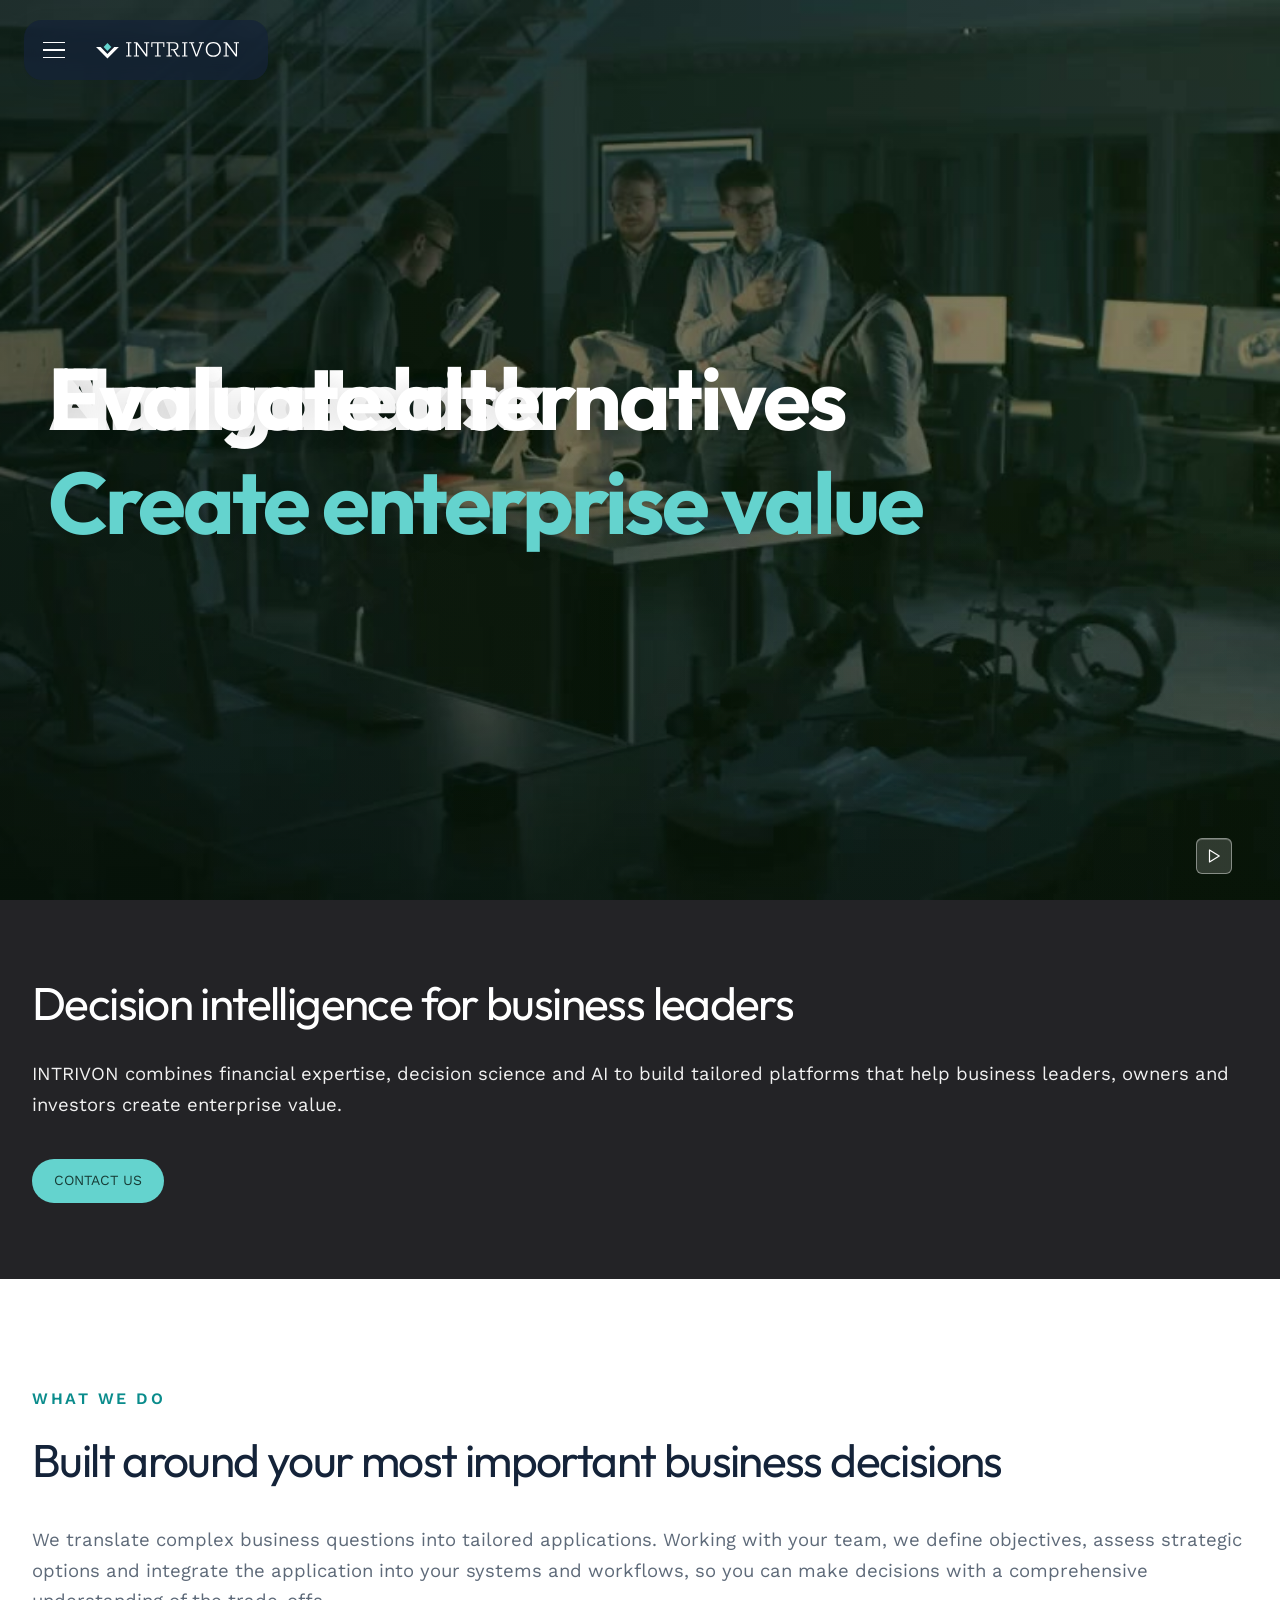
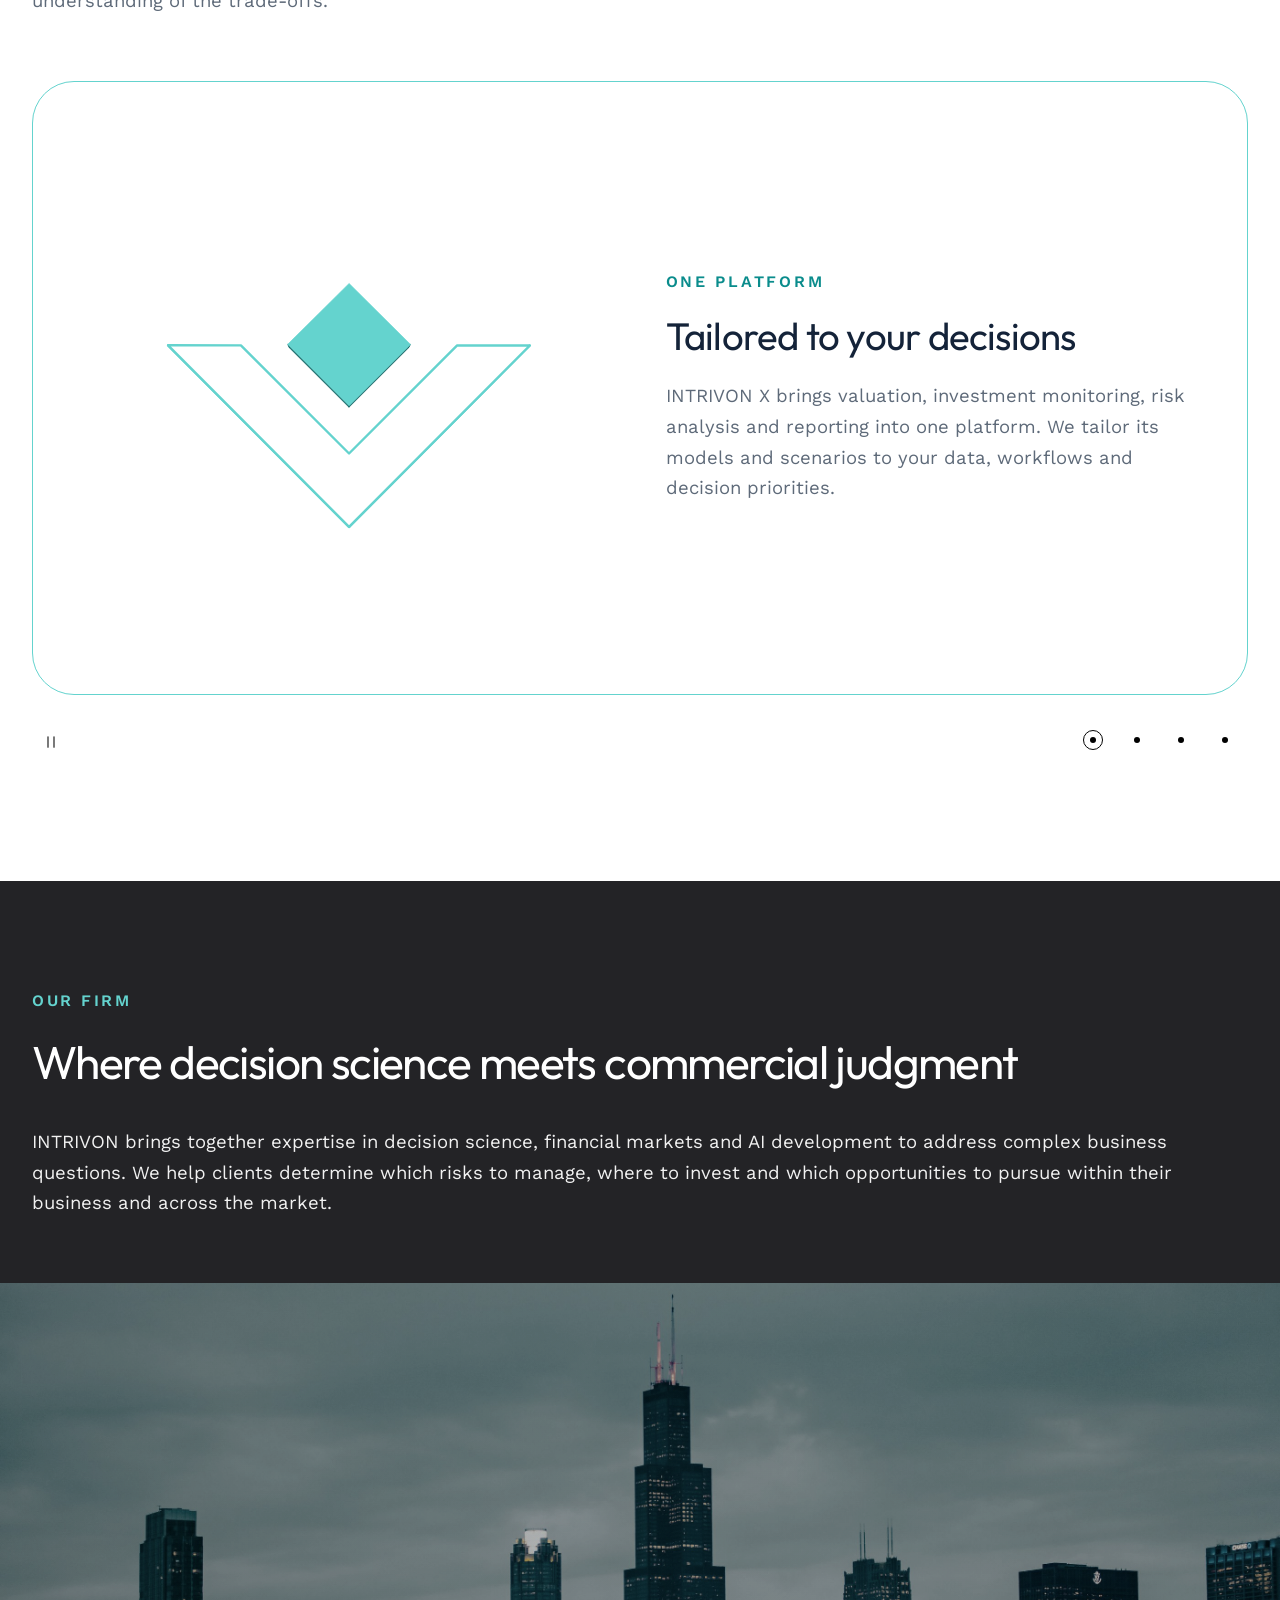
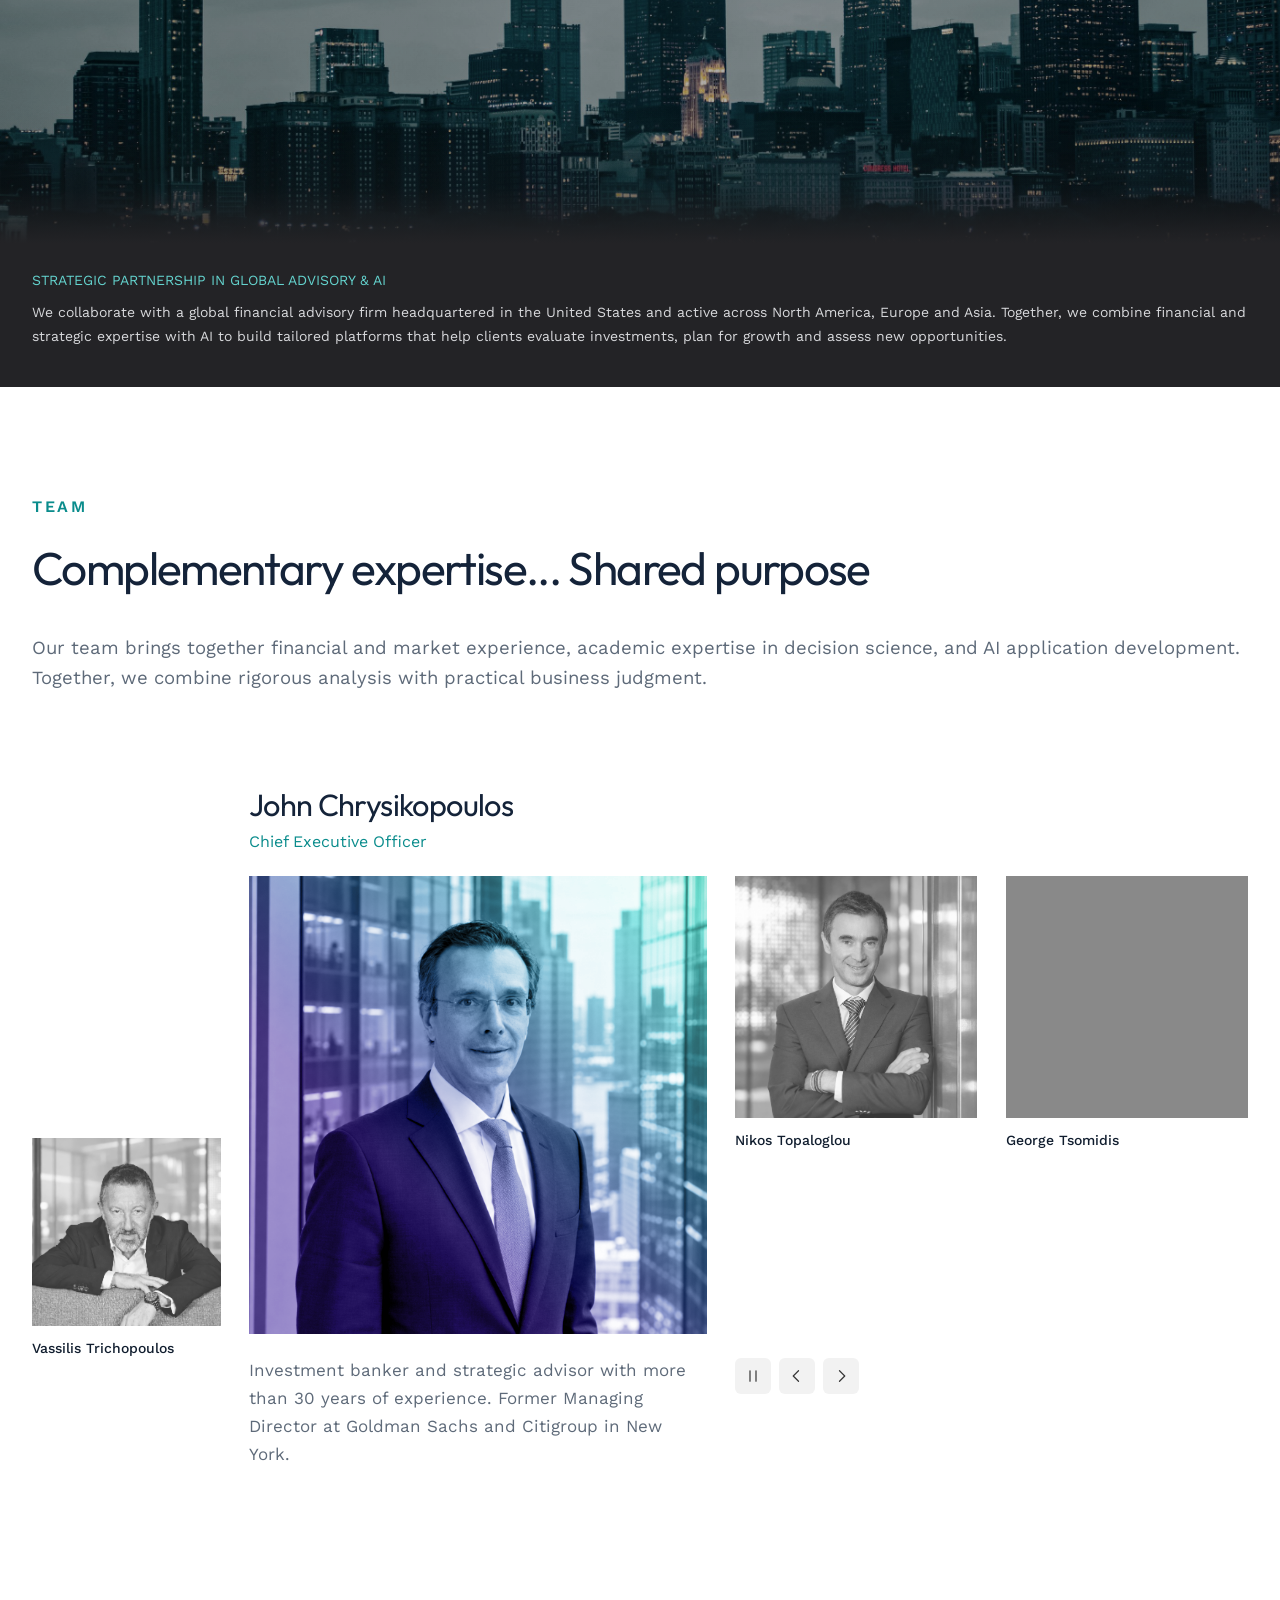
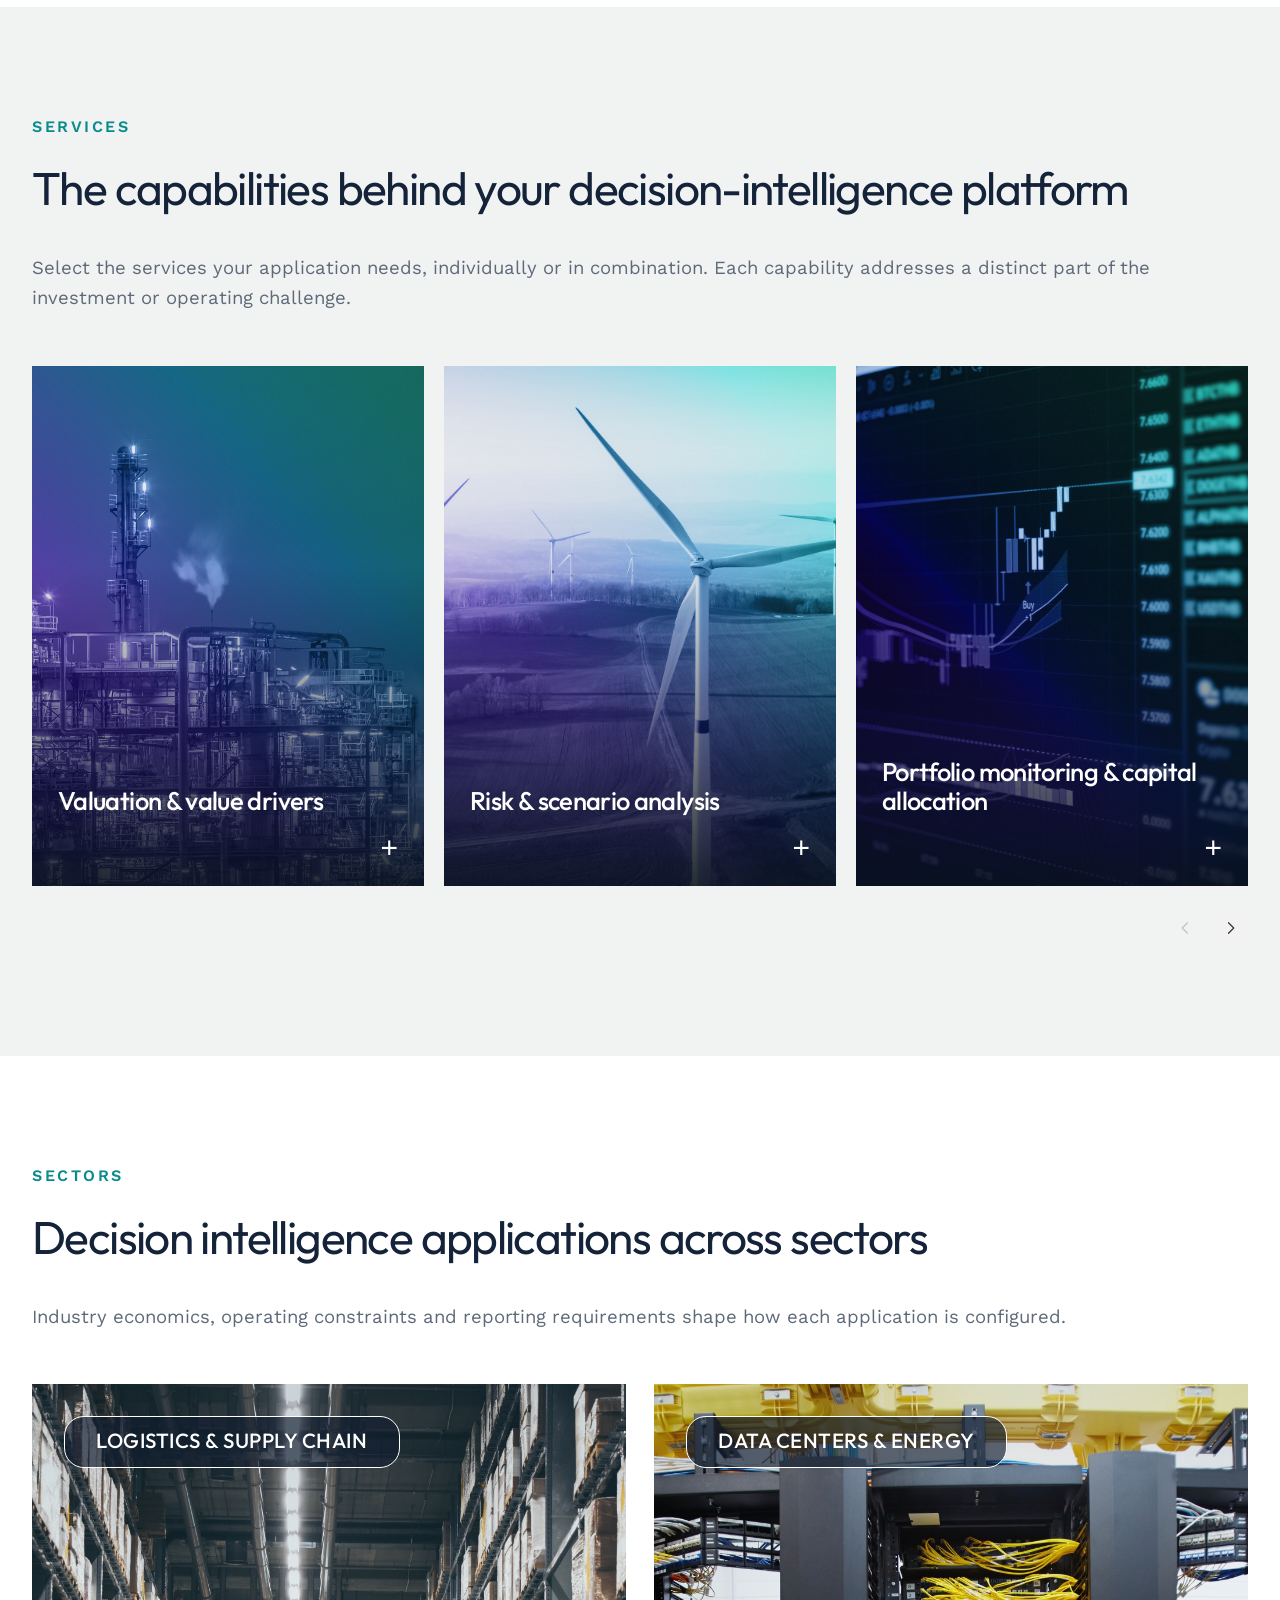
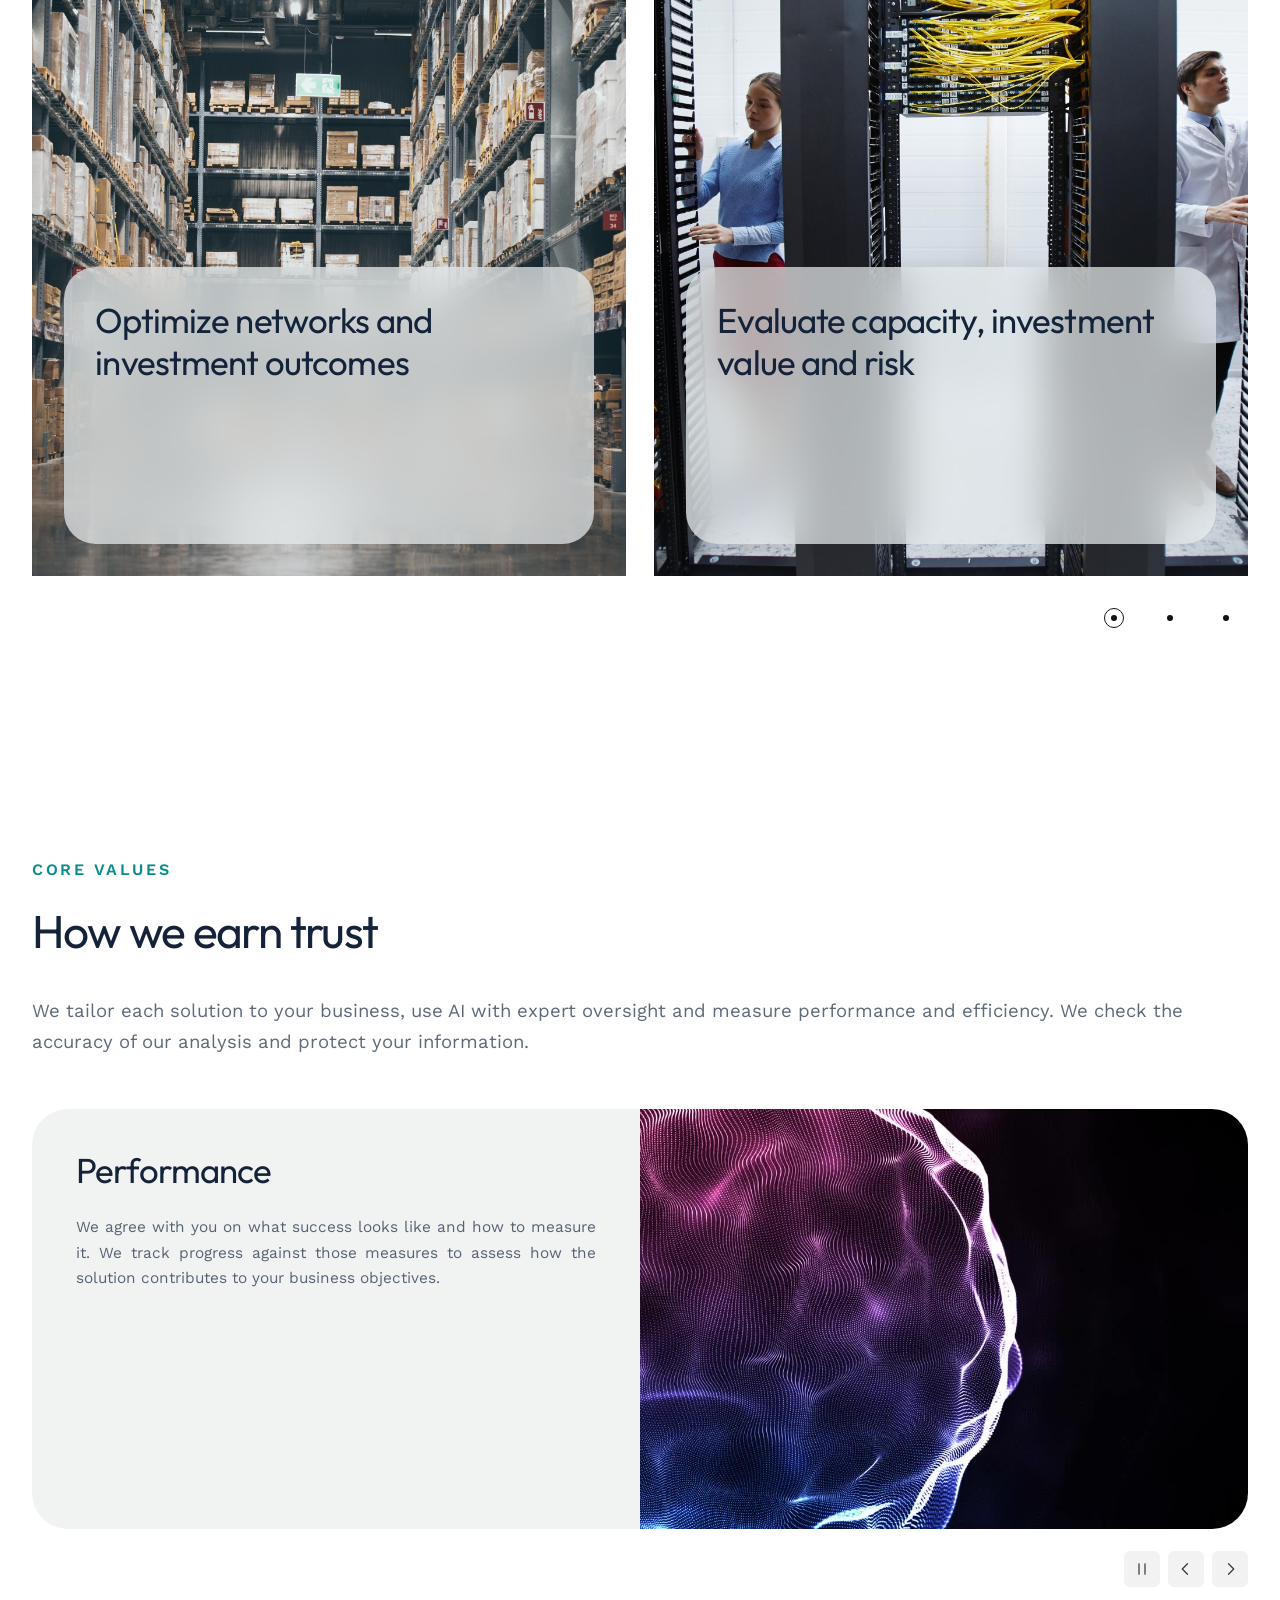
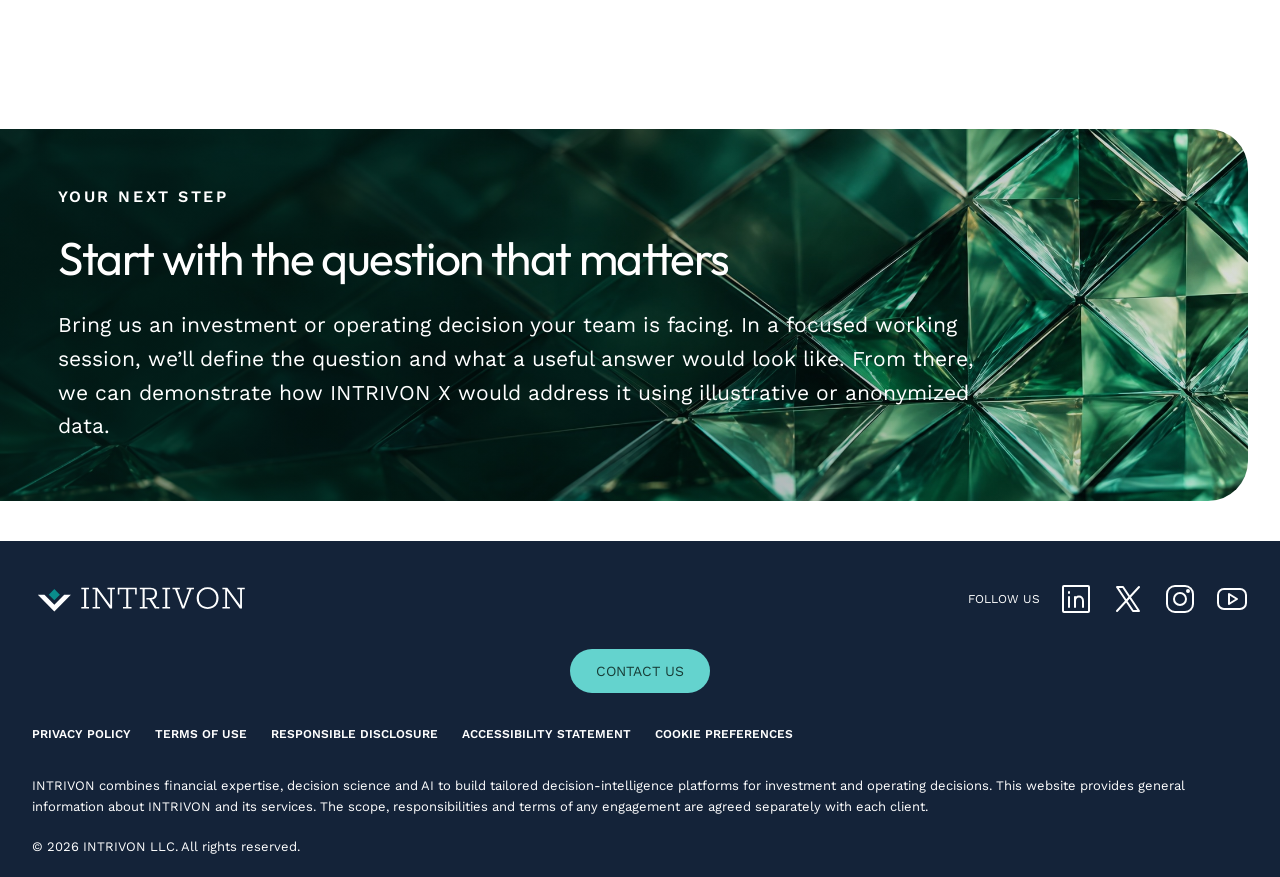
==== commit d7308ad1: "Contact: CC vtri@intrivon.com; move CONTACT US button to footer under FOLLOW US - Form submissions g" ====
--- a/index.html
+++ b/index.html
@@ -539,7 +539,7 @@
   <div class="wrap">
     <h2 id="hero-intro-title">Decision intelligence for business leaders</h2>
     <p>INTRIVON combines financial expertise, decision science and AI to build tailored platforms that help business leaders, owners and investors create enterprise value.</p>
-    <a class="hero-intro-link" href="mailto:gts@intrivon.com" data-contact-open aria-haspopup="dialog" aria-controls="contact-dialog">CONTACT US</a>
+    <a class="hero-intro-link" href="mailto:gts@intrivon.com,vtri@intrivon.com" data-contact-open aria-haspopup="dialog" aria-controls="contact-dialog">CONTACT US</a>
   </div>
 </section>
 
@@ -615,7 +615,6 @@
     <div class="eyebrow">Your next step</div>
     <h2 id="next-step-title">Start with the question that matters</h2>
     <p>Bring us an investment or operating decision your team is facing. In a focused working session, we’ll define the question and what a useful answer would look like. From there, we can demonstrate how INTRIVON X would address it using illustrative or anonymized data.</p>
-    <div class="next-step-actions"><a class="next-step-contact" href="mailto:gts@intrivon.com" data-contact-open aria-haspopup="dialog" aria-controls="contact-dialog">CONTACT US</a></div>
   </div></div>
 </section>
 </main>
@@ -623,6 +622,7 @@
 <footer class="intrivon-footer">
 <div class="footer-shell">
 <div class="footer-top"><a class="footer-logo" href="#top" aria-label="INTRIVON home"><img src="assets/intrivon-logo-footer.svg" alt="INTRIVON" width="310" height="45" loading="lazy"></a><div class="footer-social"><span>FOLLOW US</span><span class="footer-social-pending" role="img" aria-label="LinkedIn: official link not yet available" title="LinkedIn — official link pending"><svg viewBox="0 0 32 32" aria-hidden="true"><rect x="3" y="3" width="26" height="26" rx="1"/><path d="M9 14v10M9 9v1M15 24V14m0 4c0-6 8-6 8 0v6"/></svg></span><span class="footer-social-pending" role="img" aria-label="X: official link not yet available" title="X — official link pending"><svg viewBox="0 0 32 32" aria-hidden="true"><path d="M5 4h6l16 24h-6L5 4zm22 0L5 28"/></svg></span><span class="footer-social-pending" role="img" aria-label="Instagram: official link not yet available" title="Instagram — official link pending"><svg viewBox="0 0 32 32" aria-hidden="true"><rect x="3" y="3" width="26" height="26" rx="8"/><circle cx="16" cy="16" r="6"/><circle cx="24" cy="8" r="1"/></svg></span><span class="footer-social-pending" role="img" aria-label="YouTube: official link not yet available" title="YouTube — official link pending"><svg viewBox="0 0 32 32" aria-hidden="true"><rect x="2" y="6" width="28" height="20" rx="6"/><path d="m13 11 8 5-8 5z"/></svg></span></div></div>
+<div class="footer-contact"><a class="footer-contact-button" href="mailto:gts@intrivon.com,vtri@intrivon.com" data-contact-open aria-haspopup="dialog" aria-controls="contact-dialog">CONTACT US</a></div>
 <nav class="footer-policies" aria-label="Policies and website information"><a href="policies.html#privacy">Privacy Policy</a><a href="policies.html#terms">Terms of Use</a><a href="policies.html#security">Responsible Disclosure</a><a href="policies.html#accessibility">Accessibility Statement</a><a href="policies.html#cookies">Cookie Preferences</a></nav>
 <div class="footer-notices"><p>INTRIVON combines financial expertise, decision science and AI to build tailored decision-intelligence platforms for investment and operating decisions. This website provides general information about INTRIVON and its services. The scope, responsibilities and terms of any engagement are agreed separately with each client.</p></div>
 <p class="footer-copyright">© 2026 INTRIVON LLC. All rights reserved.</p>
@@ -635,6 +635,7 @@
     <input type="hidden" name="_subject" value="INTRIVON | New website inquiry">
     <input type="hidden" name="_template" value="table">
     <input type="hidden" name="_next" value="https://www.intrivon.com/contact-sent.html">
+    <input type="hidden" name="_cc" value="vtri@intrivon.com">
     <input class="contact-honey" type="text" name="_honey" tabindex="-1" autocomplete="off" aria-hidden="true">
     <div class="contact-field"><label for="contact-name">Name *</label><input id="contact-name" name="name" autocomplete="name" maxlength="120" required autofocus></div>
     <div class="contact-field"><label for="contact-email">Email *</label><input id="contact-email" name="email" type="email" autocomplete="email" maxlength="254" required></div>
--- a/assets/footer.css
+++ b/assets/footer.css
@@ -6,3 +6,11 @@
 .intrivon-footer .footer-policies a:hover,.intrivon-footer .footer-policies a:focus-visible{color:#64d3ce}
 .intrivon-footer .footer-policies a:hover::after,.intrivon-footer .footer-policies a:focus-visible::after{transform:scaleX(1)}
 @media(prefers-reduced-motion:reduce){.intrivon-footer .footer-policies a,.intrivon-footer .footer-policies a::after{transition:none}}
+
+/* Contact button, centred below the FOLLOW US row (same pill style as the former next-step button). */
+.footer-contact{display:flex;justify-content:center;margin:0 0 32px}
+.intrivon-footer .footer-contact-button{display:inline-flex;align-items:center;justify-content:center;min-height:44px;padding:11px 26px;border-radius:999px;color:#173c36;background:var(--aqua);font:400 .875rem/1.3 var(--sans);text-decoration:none;transition:background .2s}
+.intrivon-footer .footer-contact-button:hover{background:#8fe3df;color:#173c36}
+.intrivon-footer .footer-contact-button:focus-visible{outline:2px solid #fff;outline-offset:4px}
+@media(max-width:700px){.footer-contact{margin-bottom:26px}}
+@media(prefers-reduced-motion:reduce){.intrivon-footer .footer-contact-button{transition:none}}
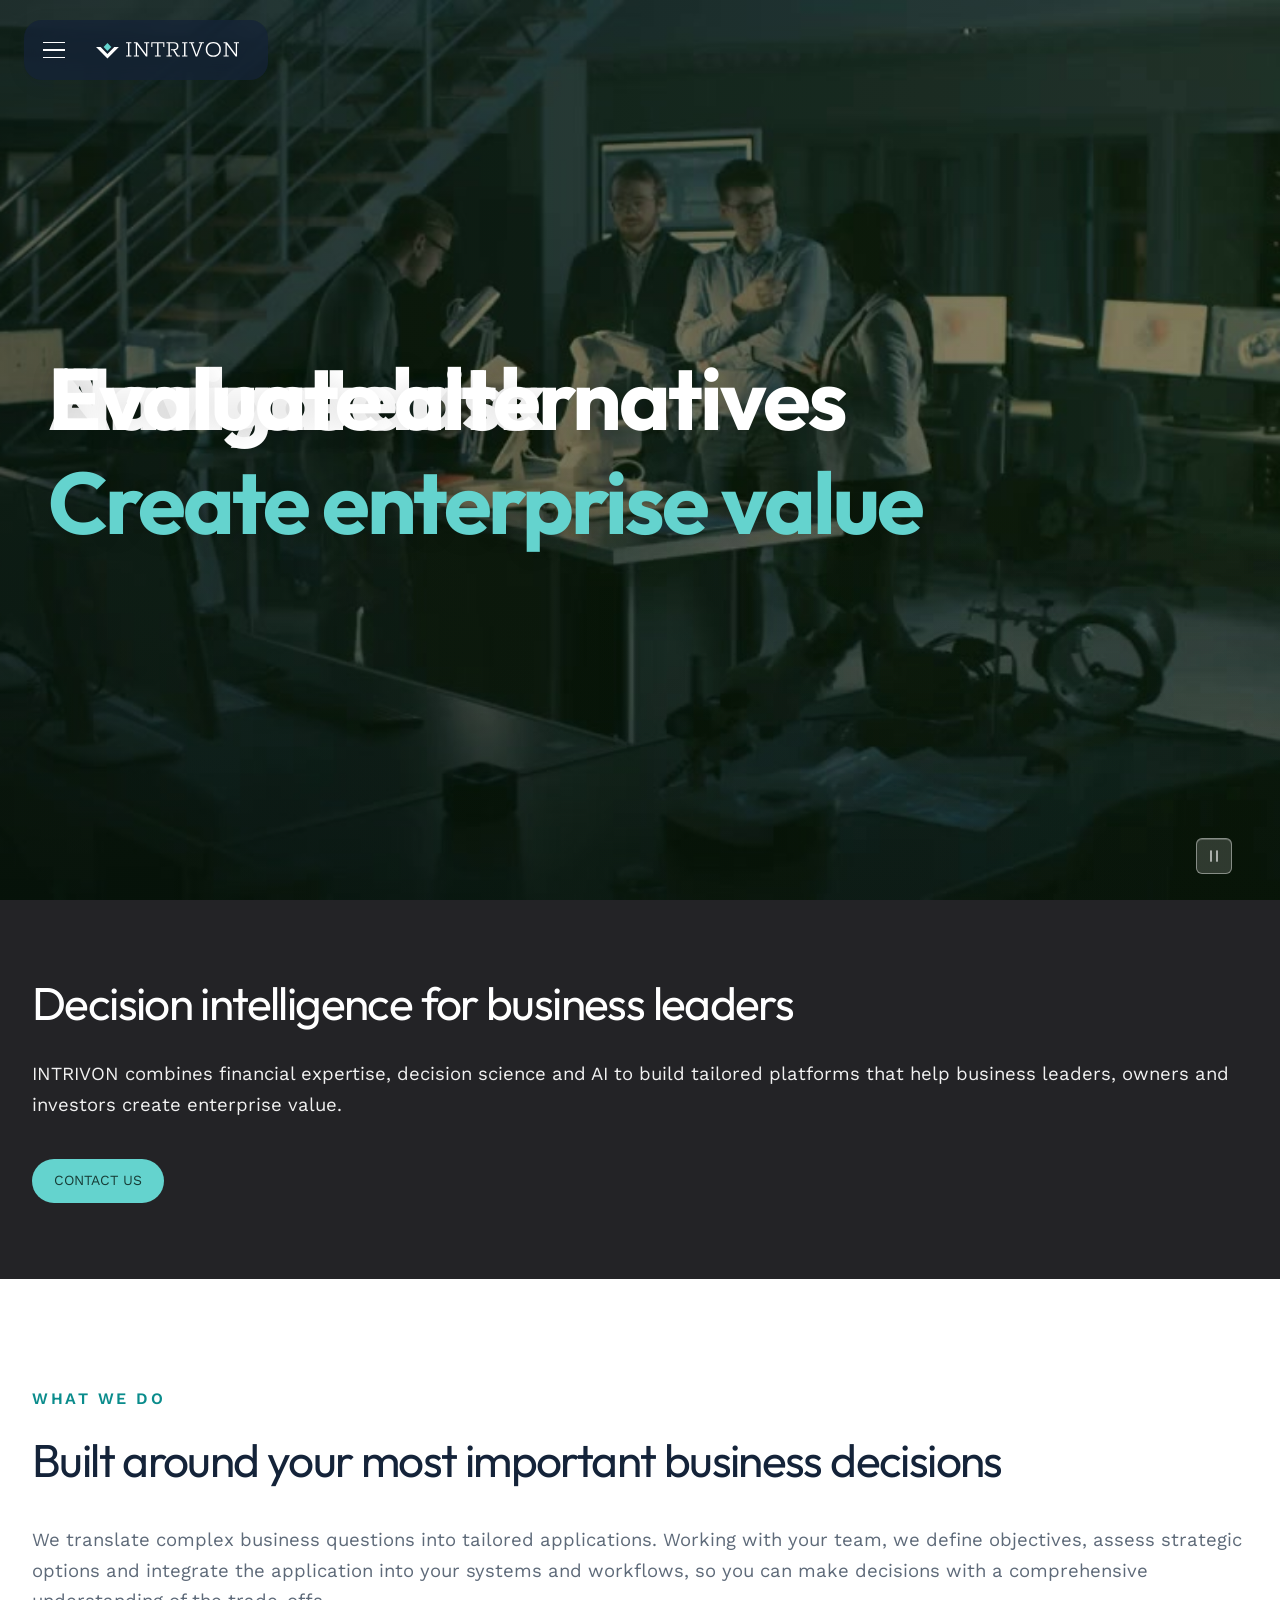
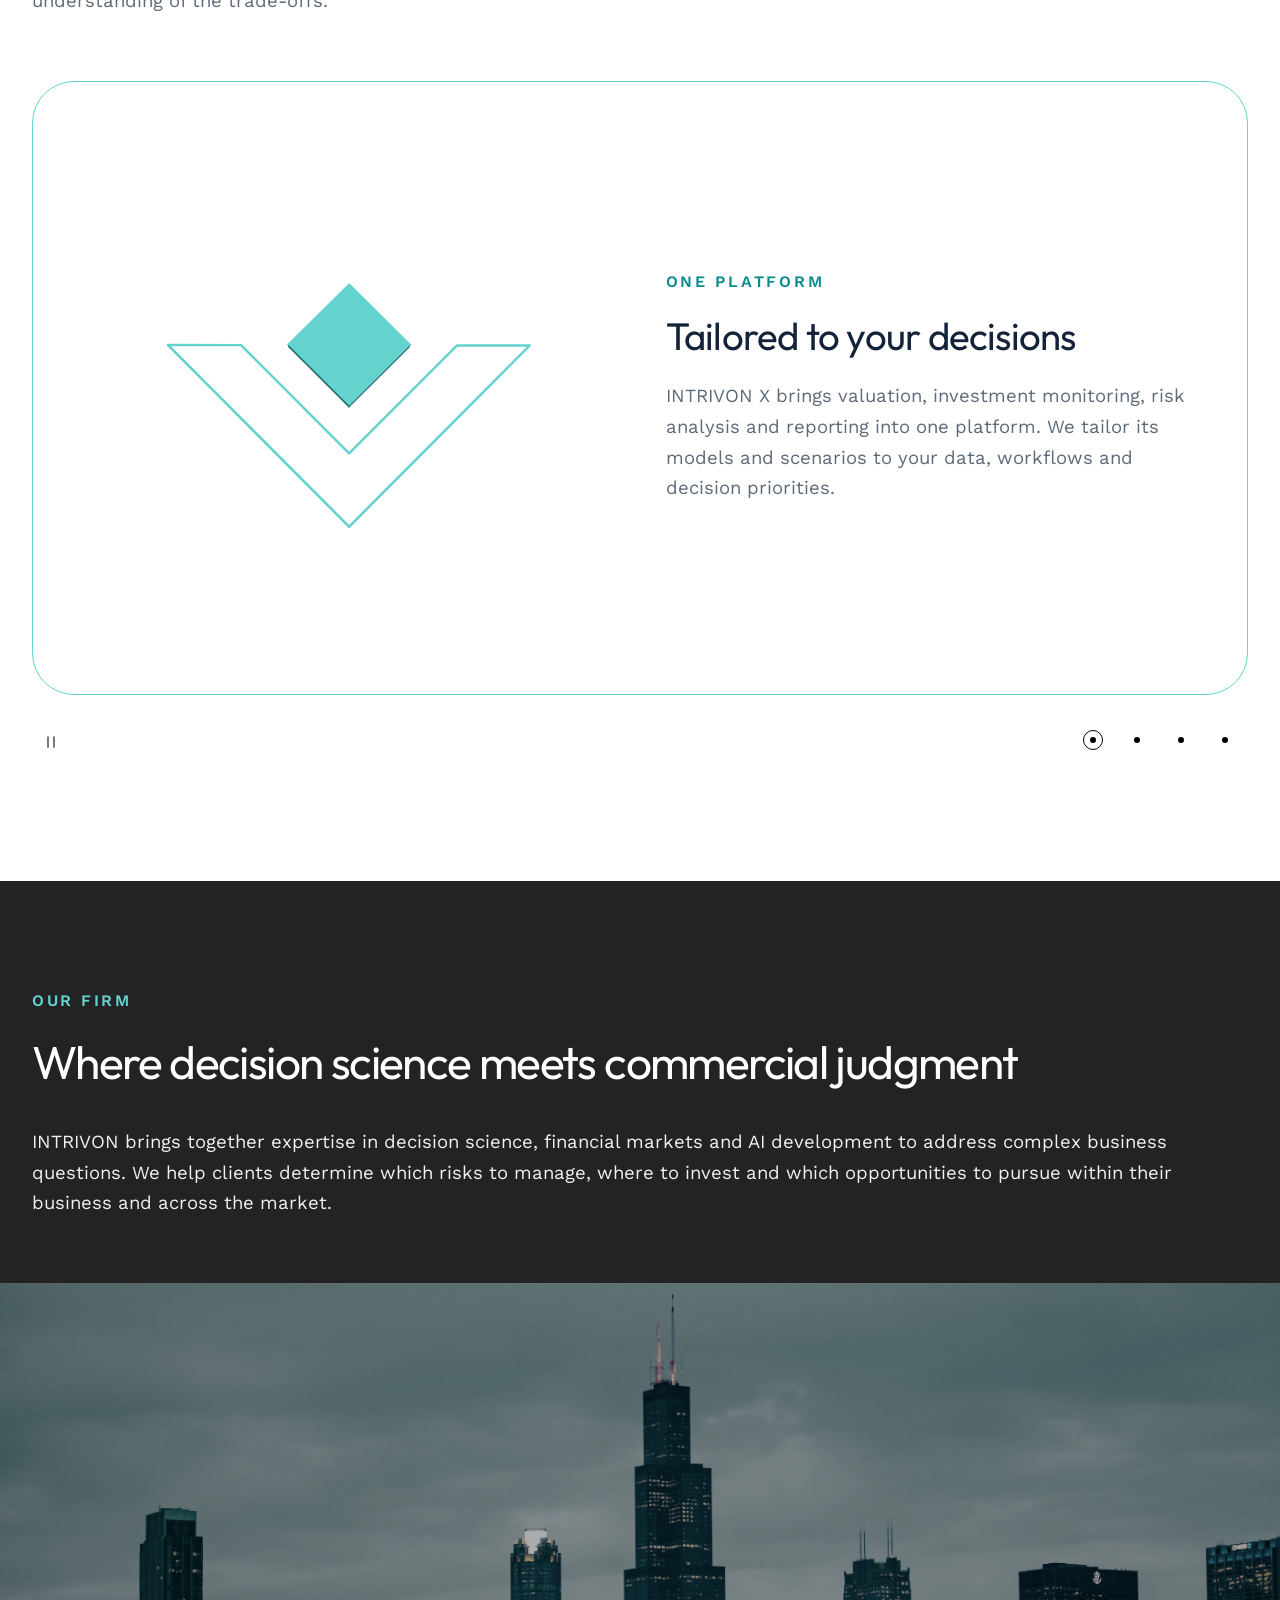
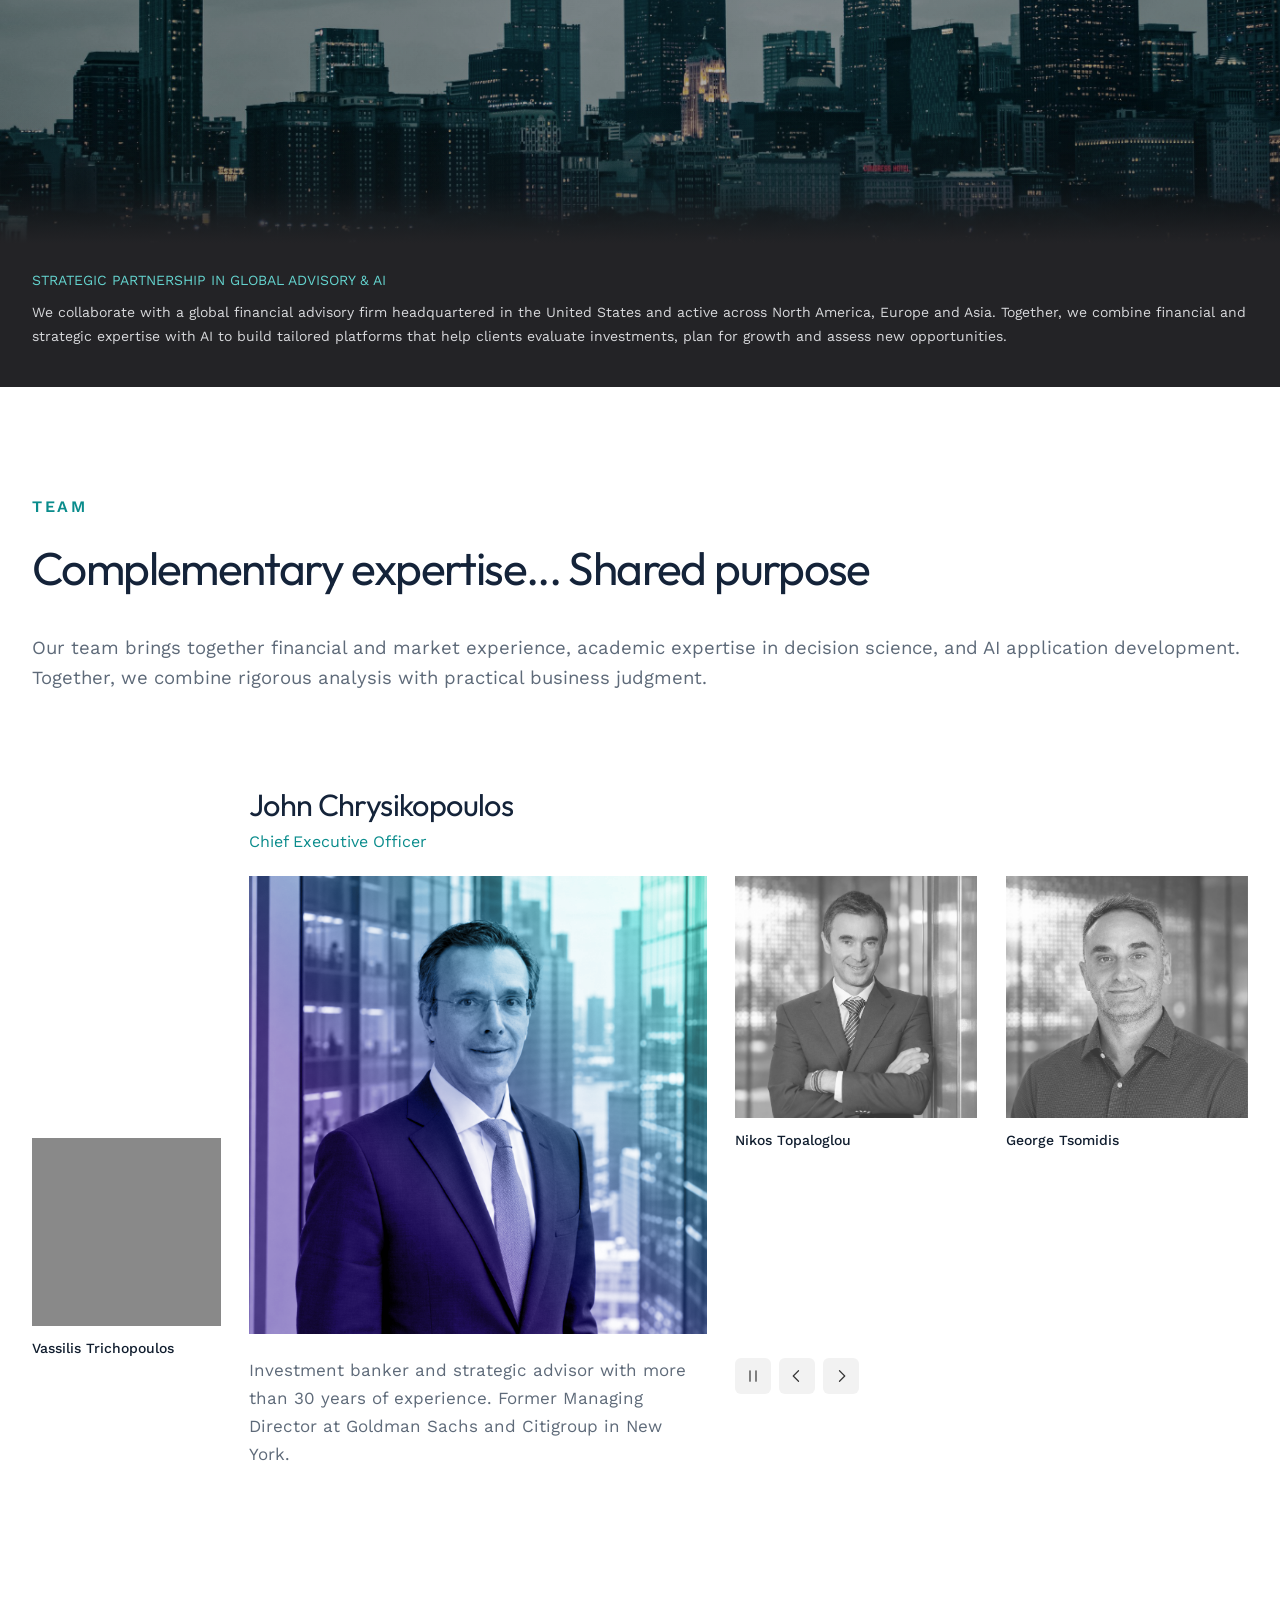
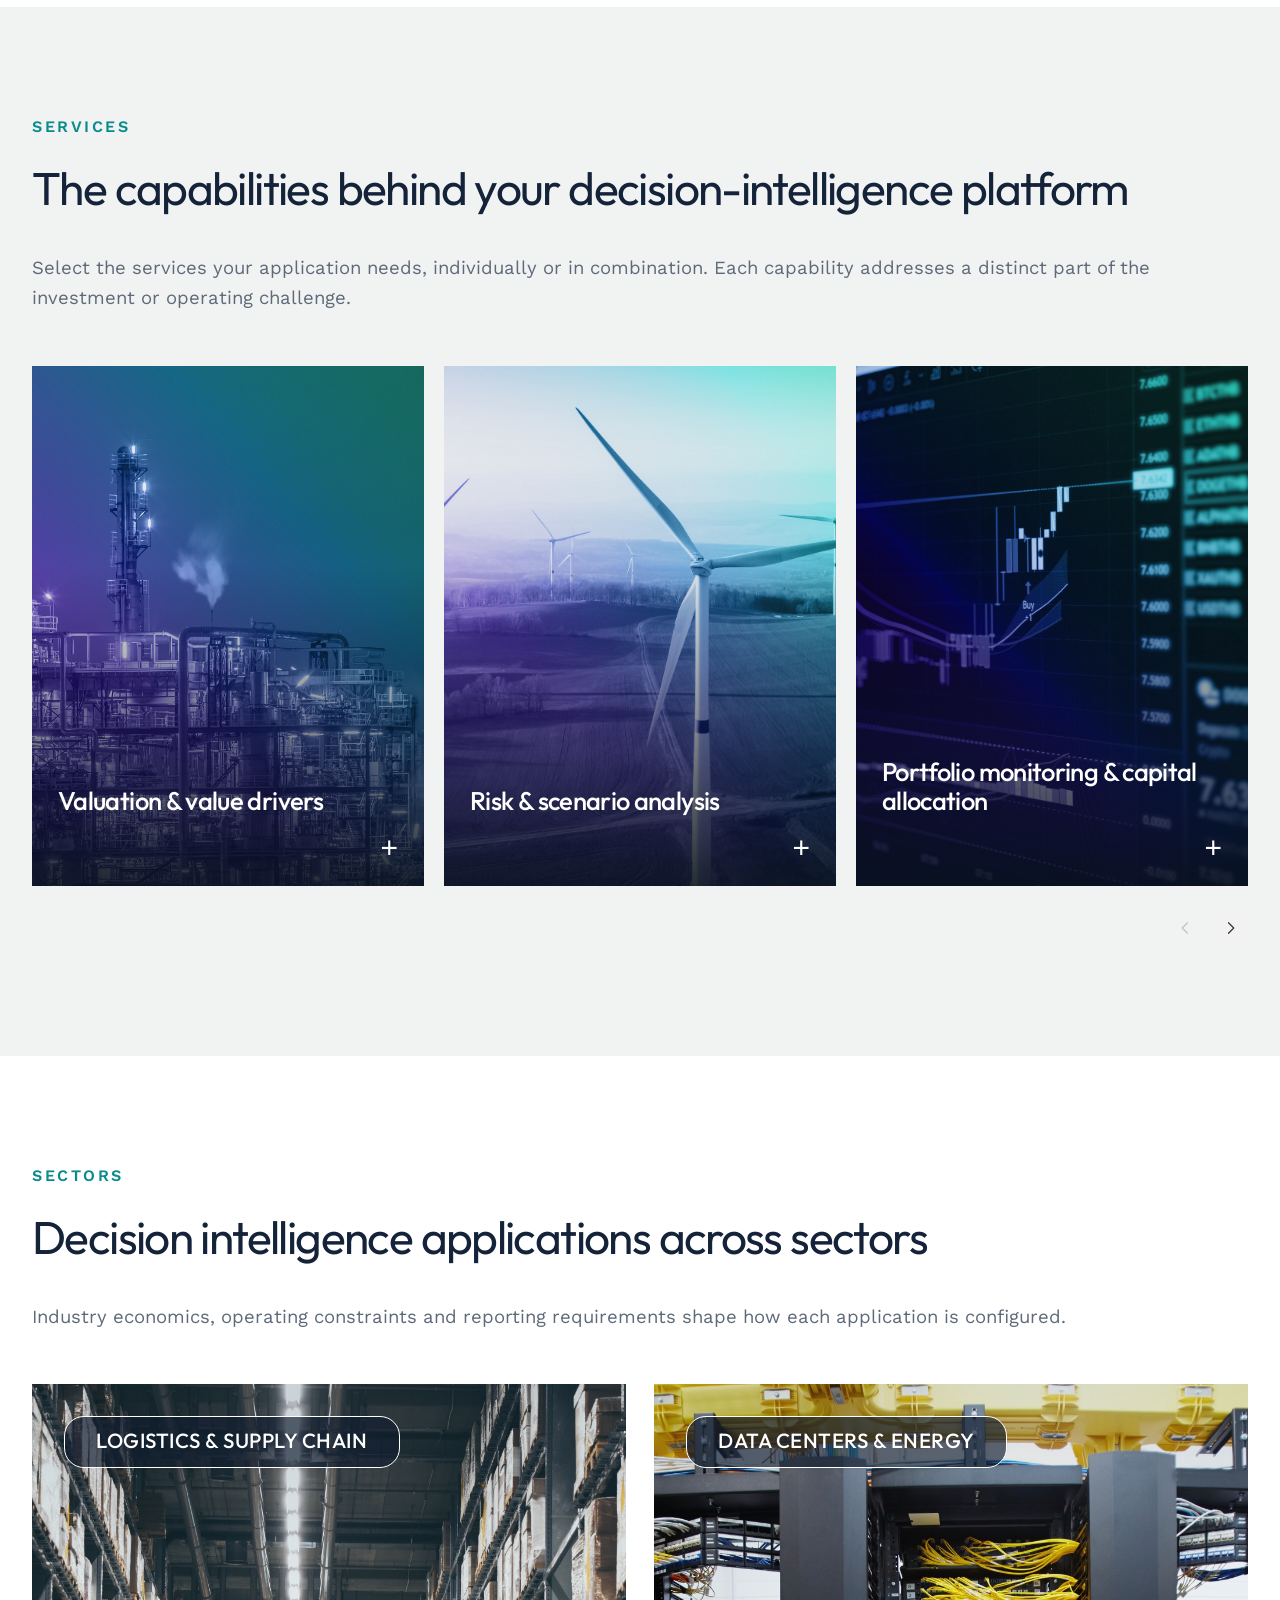
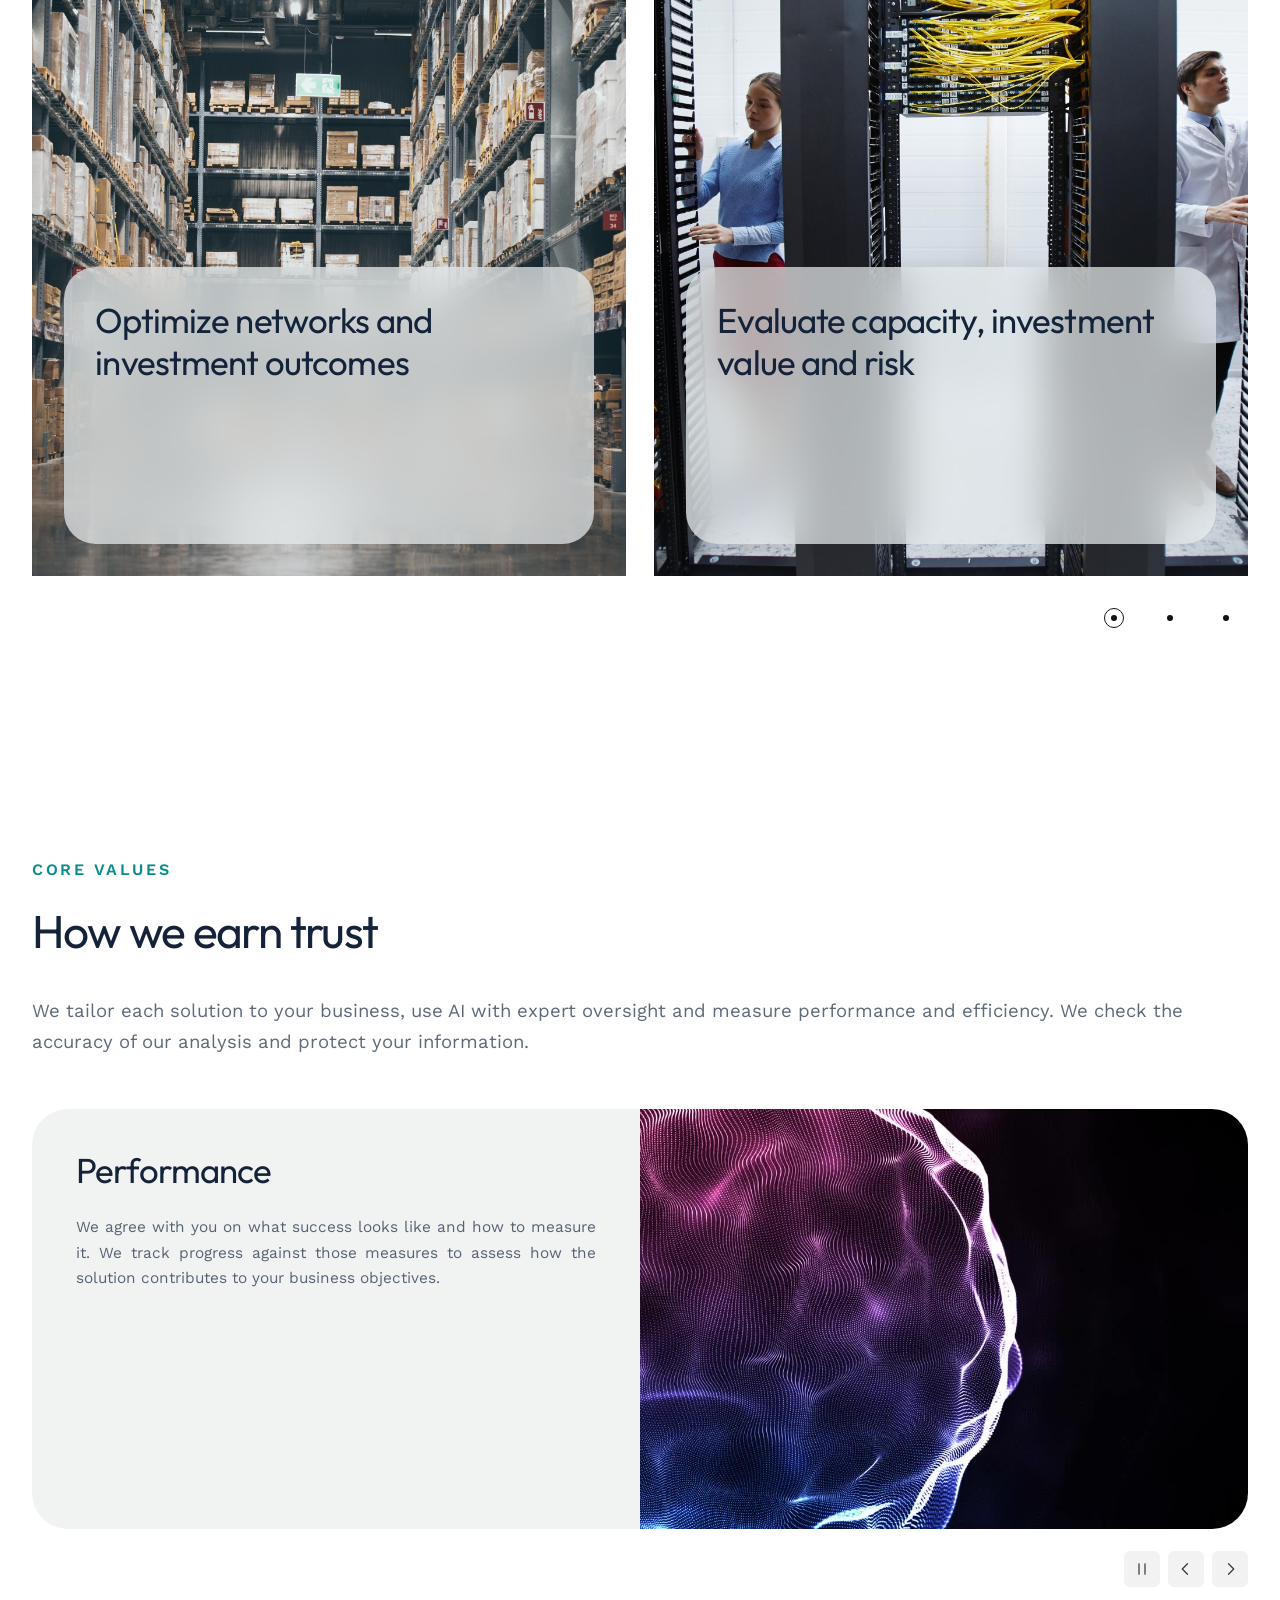
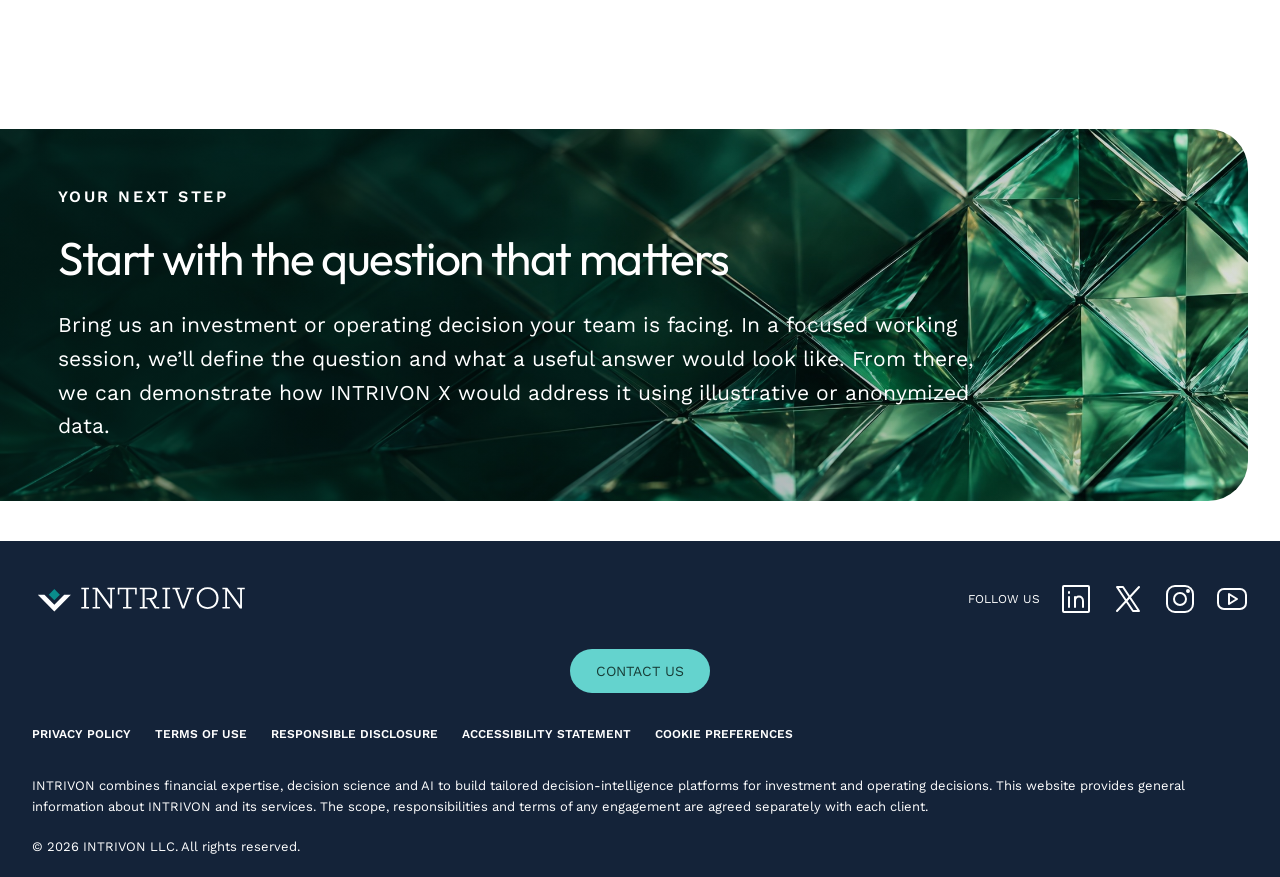
==== commit 590e7780: "Contact: vtri@intrivon.com as primary recipient, gts@intrivon.com as copy Co-Authored-By: Claude Fab" ====
--- a/index.html
+++ b/index.html
@@ -539,7 +539,7 @@
   <div class="wrap">
     <h2 id="hero-intro-title">Decision intelligence for business leaders</h2>
     <p>INTRIVON combines financial expertise, decision science and AI to build tailored platforms that help business leaders, owners and investors create enterprise value.</p>
-    <a class="hero-intro-link" href="mailto:gts@intrivon.com,vtri@intrivon.com" data-contact-open aria-haspopup="dialog" aria-controls="contact-dialog">CONTACT US</a>
+    <a class="hero-intro-link" href="mailto:vtri@intrivon.com,gts@intrivon.com" data-contact-open aria-haspopup="dialog" aria-controls="contact-dialog">CONTACT US</a>
   </div>
 </section>
 
@@ -622,7 +622,7 @@
 <footer class="intrivon-footer">
 <div class="footer-shell">
 <div class="footer-top"><a class="footer-logo" href="#top" aria-label="INTRIVON home"><img src="assets/intrivon-logo-footer.svg" alt="INTRIVON" width="310" height="45" loading="lazy"></a><div class="footer-social"><span>FOLLOW US</span><span class="footer-social-pending" role="img" aria-label="LinkedIn: official link not yet available" title="LinkedIn — official link pending"><svg viewBox="0 0 32 32" aria-hidden="true"><rect x="3" y="3" width="26" height="26" rx="1"/><path d="M9 14v10M9 9v1M15 24V14m0 4c0-6 8-6 8 0v6"/></svg></span><span class="footer-social-pending" role="img" aria-label="X: official link not yet available" title="X — official link pending"><svg viewBox="0 0 32 32" aria-hidden="true"><path d="M5 4h6l16 24h-6L5 4zm22 0L5 28"/></svg></span><span class="footer-social-pending" role="img" aria-label="Instagram: official link not yet available" title="Instagram — official link pending"><svg viewBox="0 0 32 32" aria-hidden="true"><rect x="3" y="3" width="26" height="26" rx="8"/><circle cx="16" cy="16" r="6"/><circle cx="24" cy="8" r="1"/></svg></span><span class="footer-social-pending" role="img" aria-label="YouTube: official link not yet available" title="YouTube — official link pending"><svg viewBox="0 0 32 32" aria-hidden="true"><rect x="2" y="6" width="28" height="20" rx="6"/><path d="m13 11 8 5-8 5z"/></svg></span></div></div>
-<div class="footer-contact"><a class="footer-contact-button" href="mailto:gts@intrivon.com,vtri@intrivon.com" data-contact-open aria-haspopup="dialog" aria-controls="contact-dialog">CONTACT US</a></div>
+<div class="footer-contact"><a class="footer-contact-button" href="mailto:vtri@intrivon.com,gts@intrivon.com" data-contact-open aria-haspopup="dialog" aria-controls="contact-dialog">CONTACT US</a></div>
 <nav class="footer-policies" aria-label="Policies and website information"><a href="policies.html#privacy">Privacy Policy</a><a href="policies.html#terms">Terms of Use</a><a href="policies.html#security">Responsible Disclosure</a><a href="policies.html#accessibility">Accessibility Statement</a><a href="policies.html#cookies">Cookie Preferences</a></nav>
 <div class="footer-notices"><p>INTRIVON combines financial expertise, decision science and AI to build tailored decision-intelligence platforms for investment and operating decisions. This website provides general information about INTRIVON and its services. The scope, responsibilities and terms of any engagement are agreed separately with each client.</p></div>
 <p class="footer-copyright">© 2026 INTRIVON LLC. All rights reserved.</p>
@@ -631,11 +631,11 @@
 <dialog class="contact-dialog" id="contact-dialog" aria-labelledby="contact-title">
   <button class="contact-close" type="button" aria-label="Close contact form">×</button>
   <h2 id="contact-title">Contact Us</h2>
-  <form class="contact-form" action="https://formsubmit.co/gts@intrivon.com" method="POST" accept-charset="UTF-8">
+  <form class="contact-form" action="https://formsubmit.co/vtri@intrivon.com" method="POST" accept-charset="UTF-8">
     <input type="hidden" name="_subject" value="INTRIVON | New website inquiry">
     <input type="hidden" name="_template" value="table">
     <input type="hidden" name="_next" value="https://www.intrivon.com/contact-sent.html">
-    <input type="hidden" name="_cc" value="vtri@intrivon.com">
+    <input type="hidden" name="_cc" value="gts@intrivon.com">
     <input class="contact-honey" type="text" name="_honey" tabindex="-1" autocomplete="off" aria-hidden="true">
     <div class="contact-field"><label for="contact-name">Name *</label><input id="contact-name" name="name" autocomplete="name" maxlength="120" required autofocus></div>
     <div class="contact-field"><label for="contact-email">Email *</label><input id="contact-email" name="email" type="email" autocomplete="email" maxlength="254" required></div>
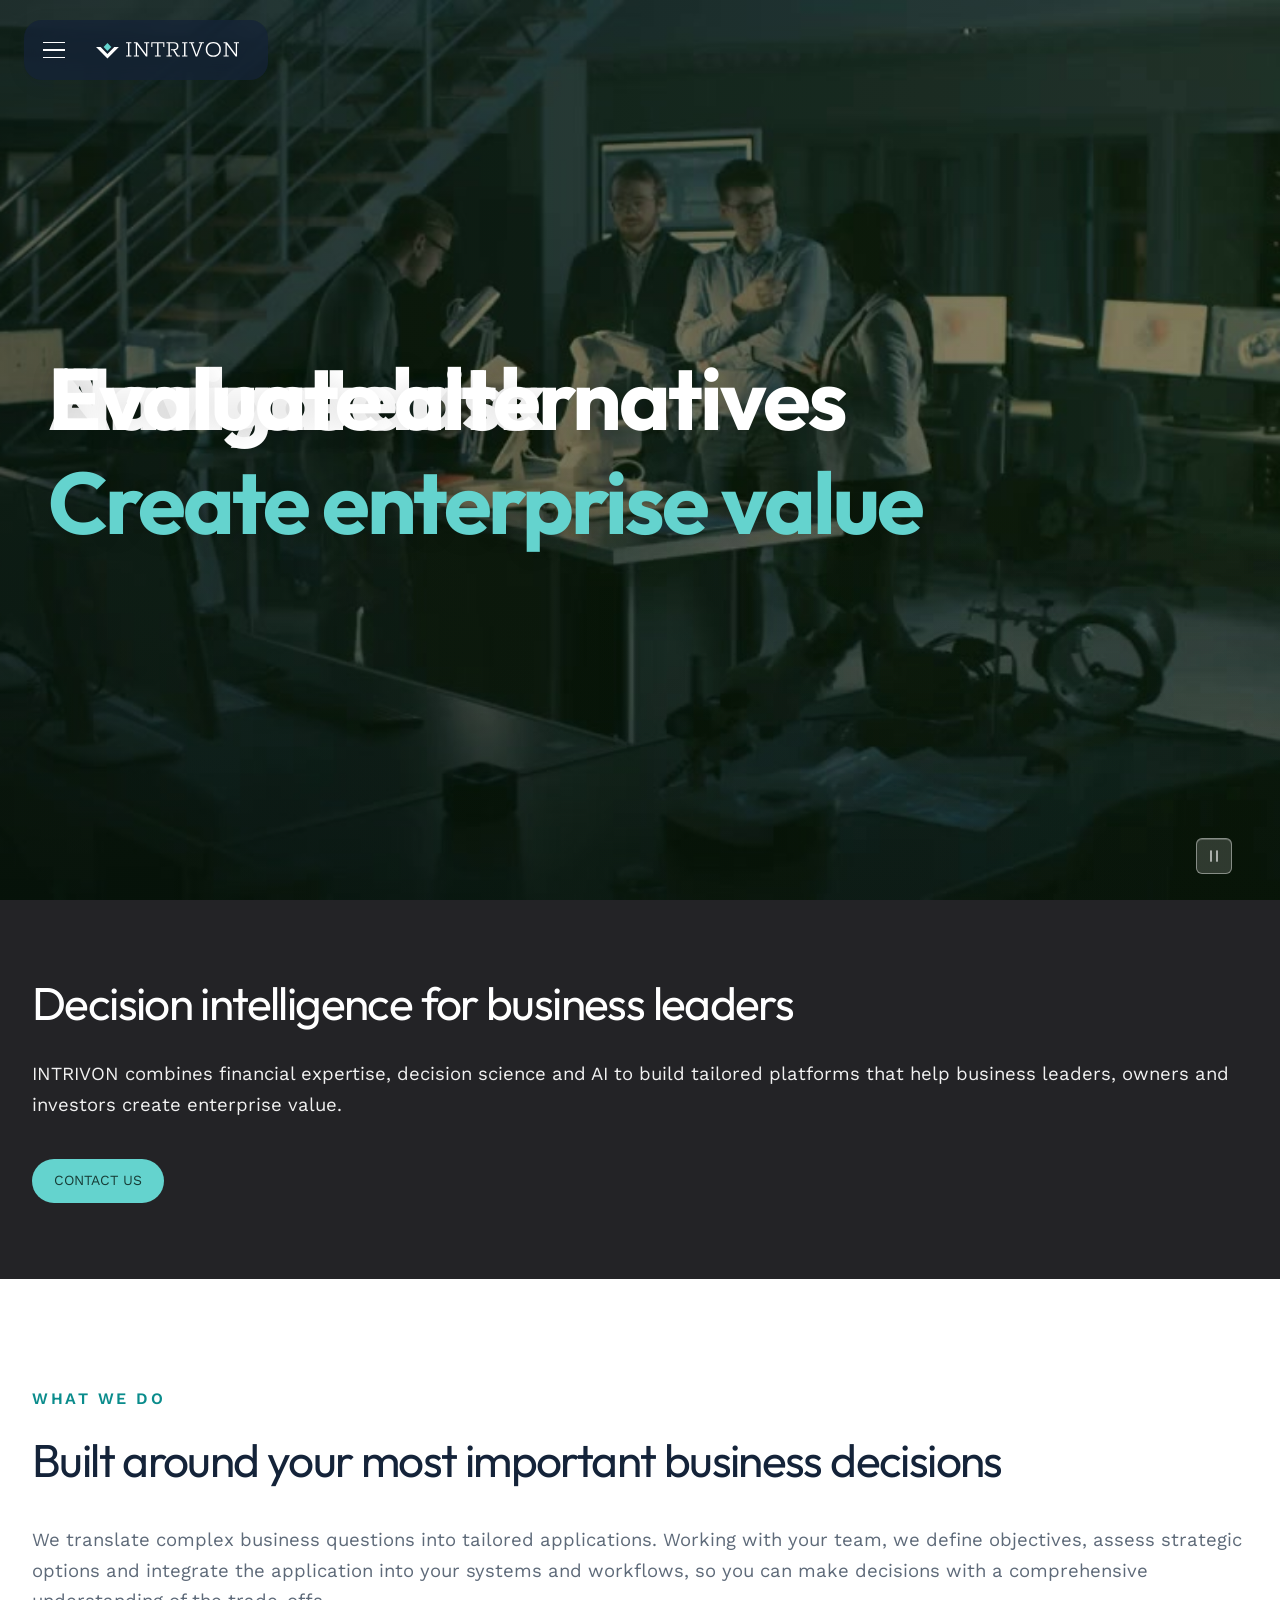
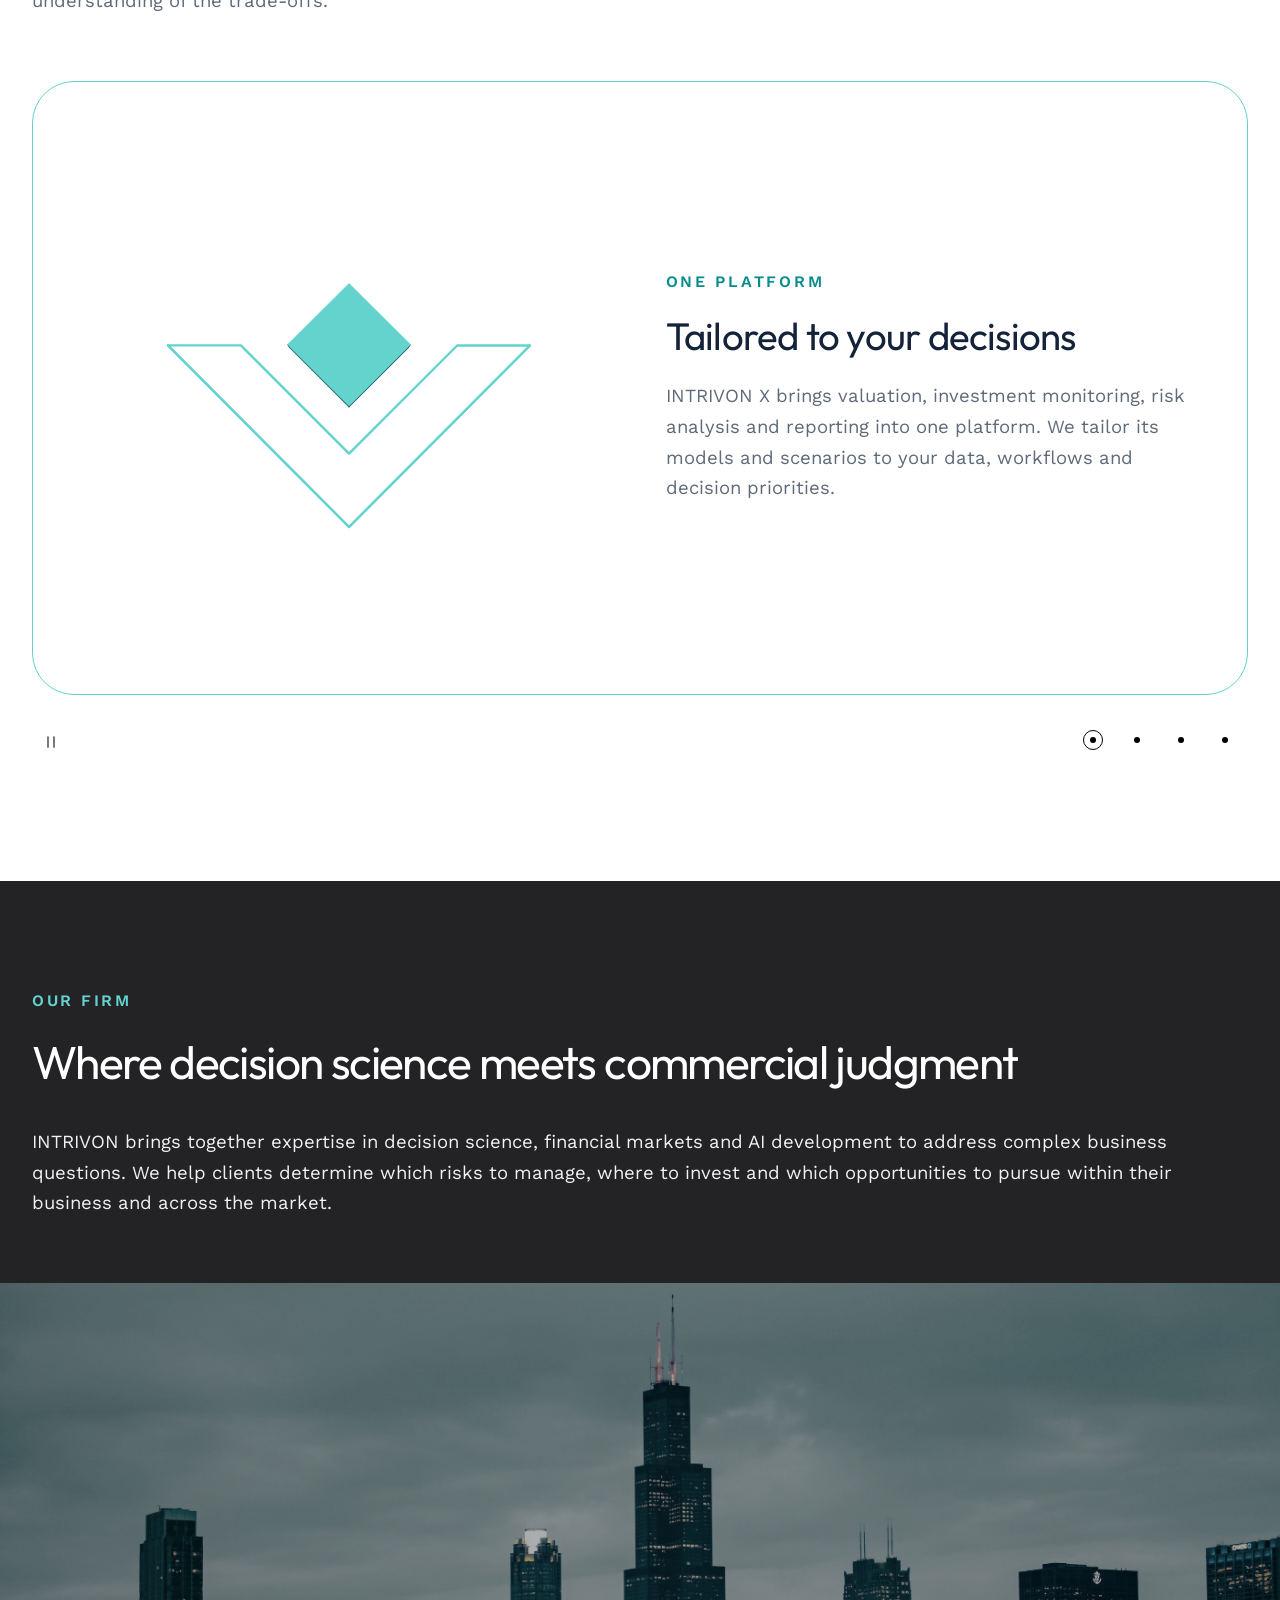
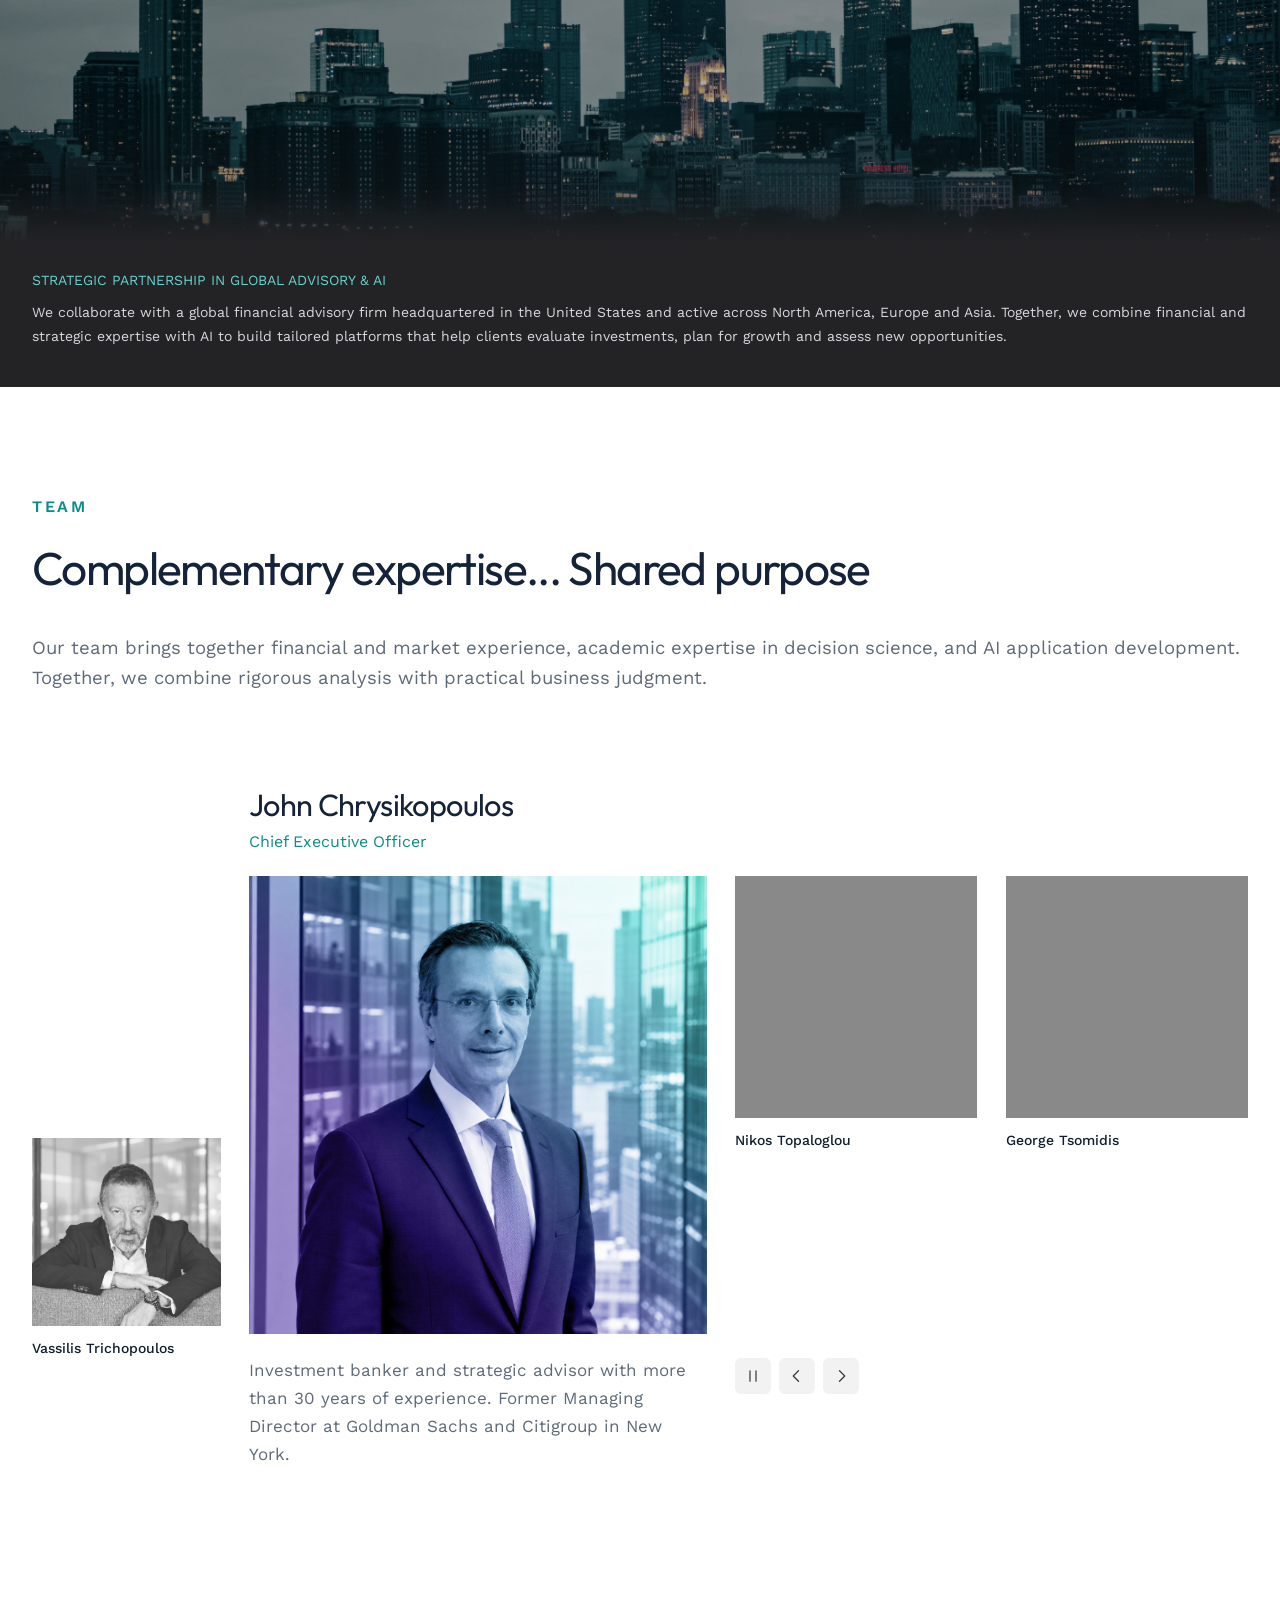
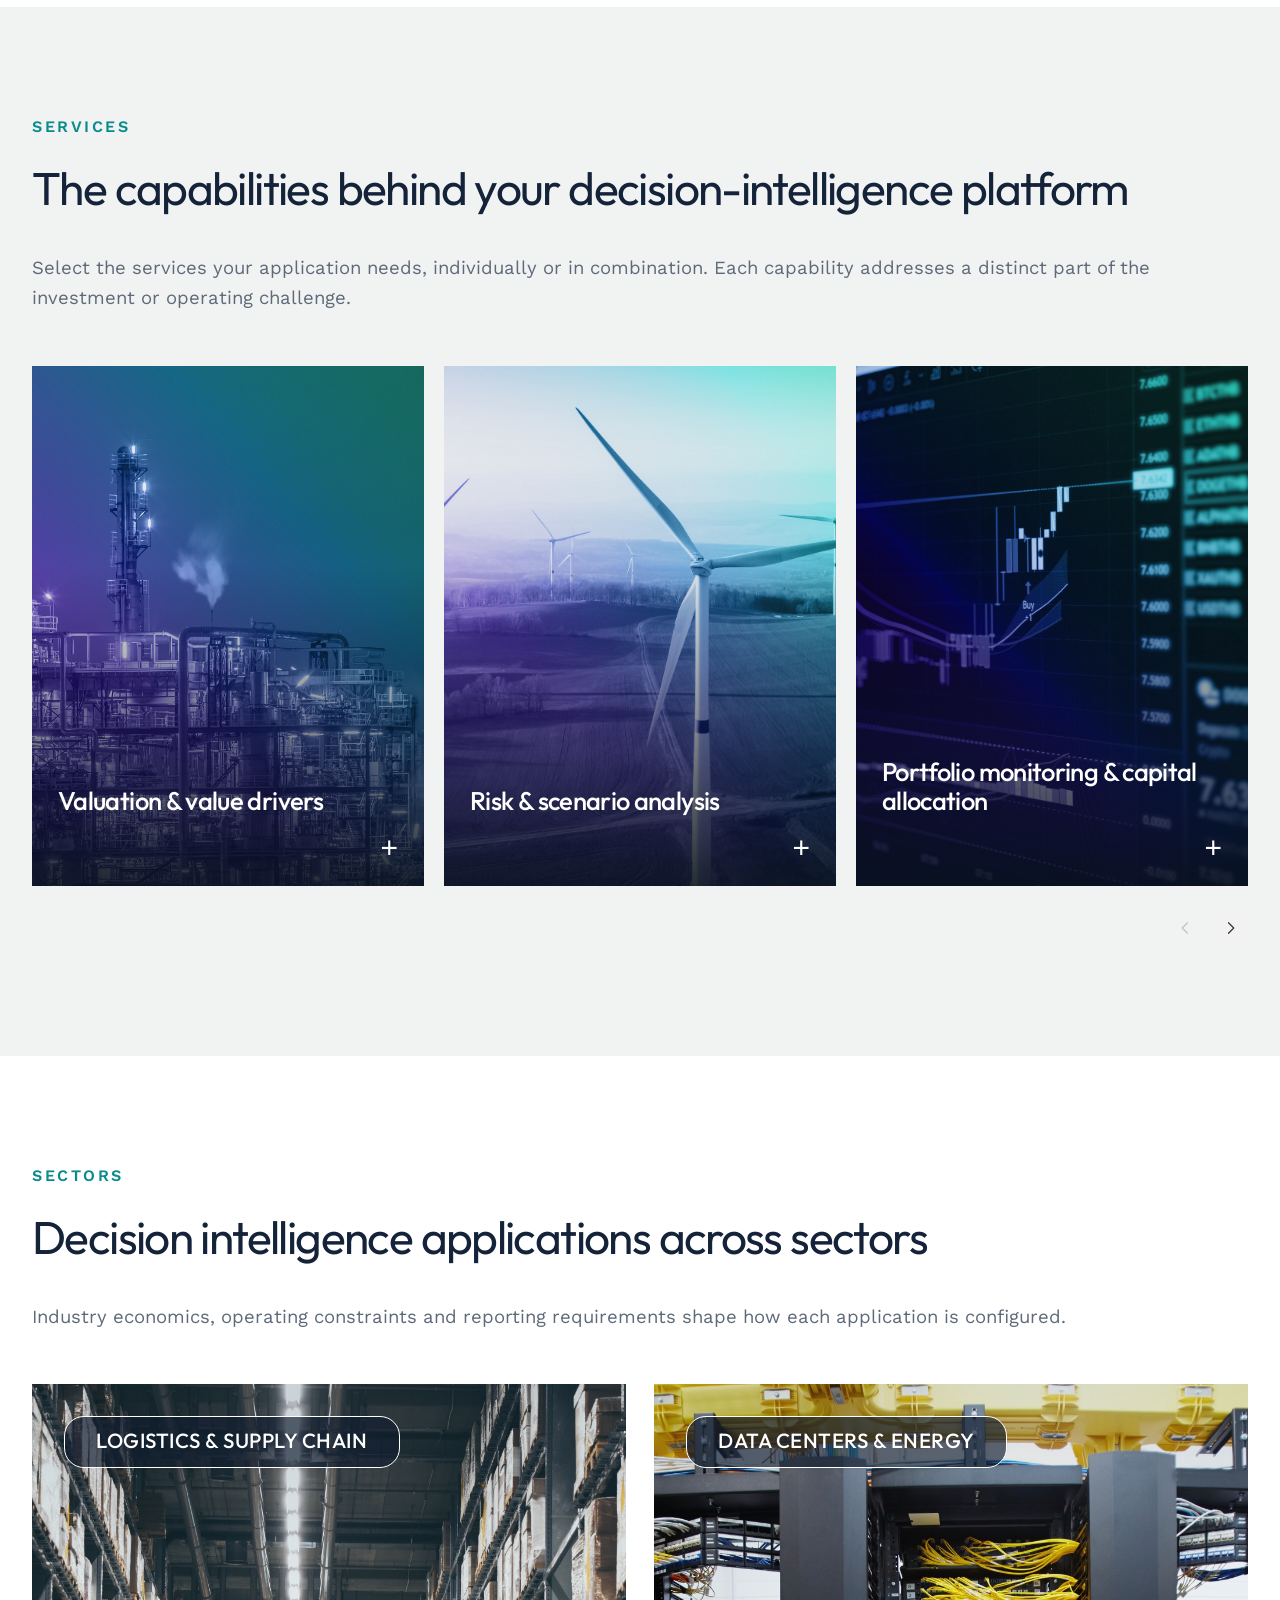
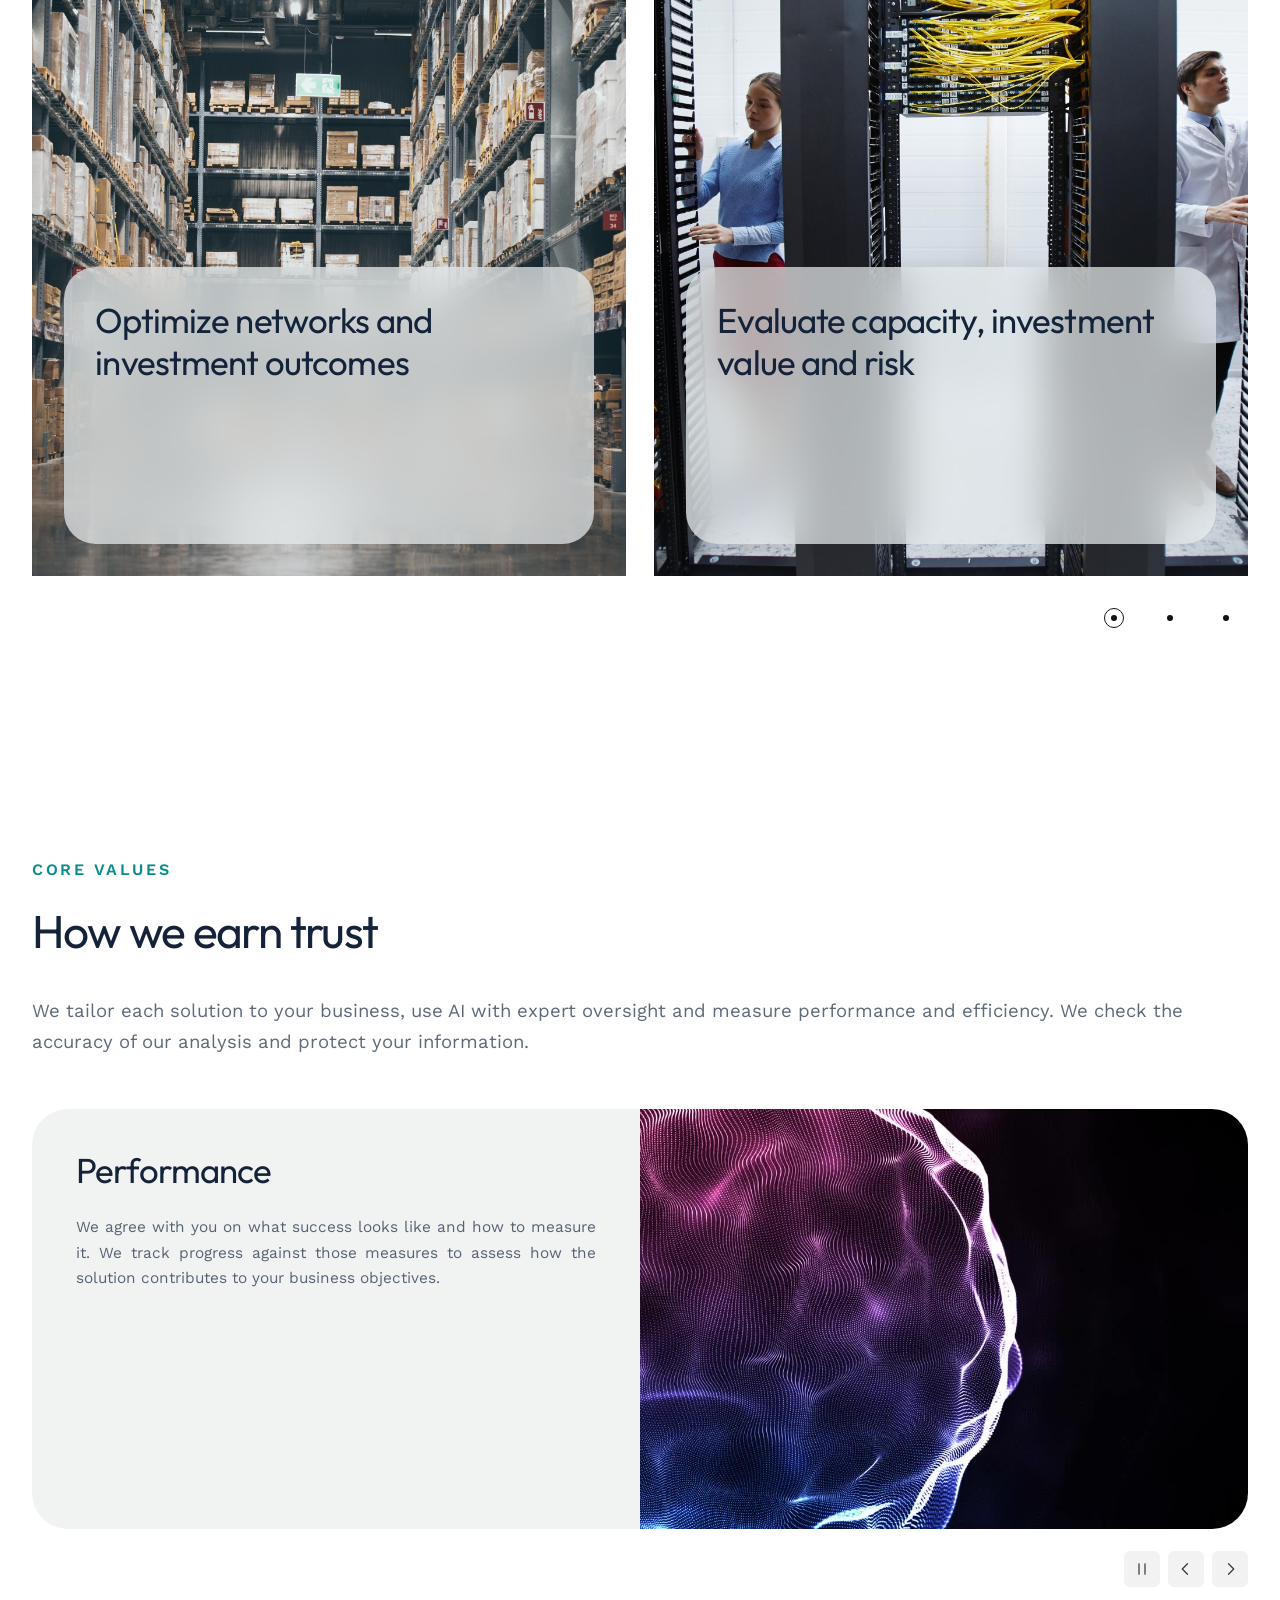
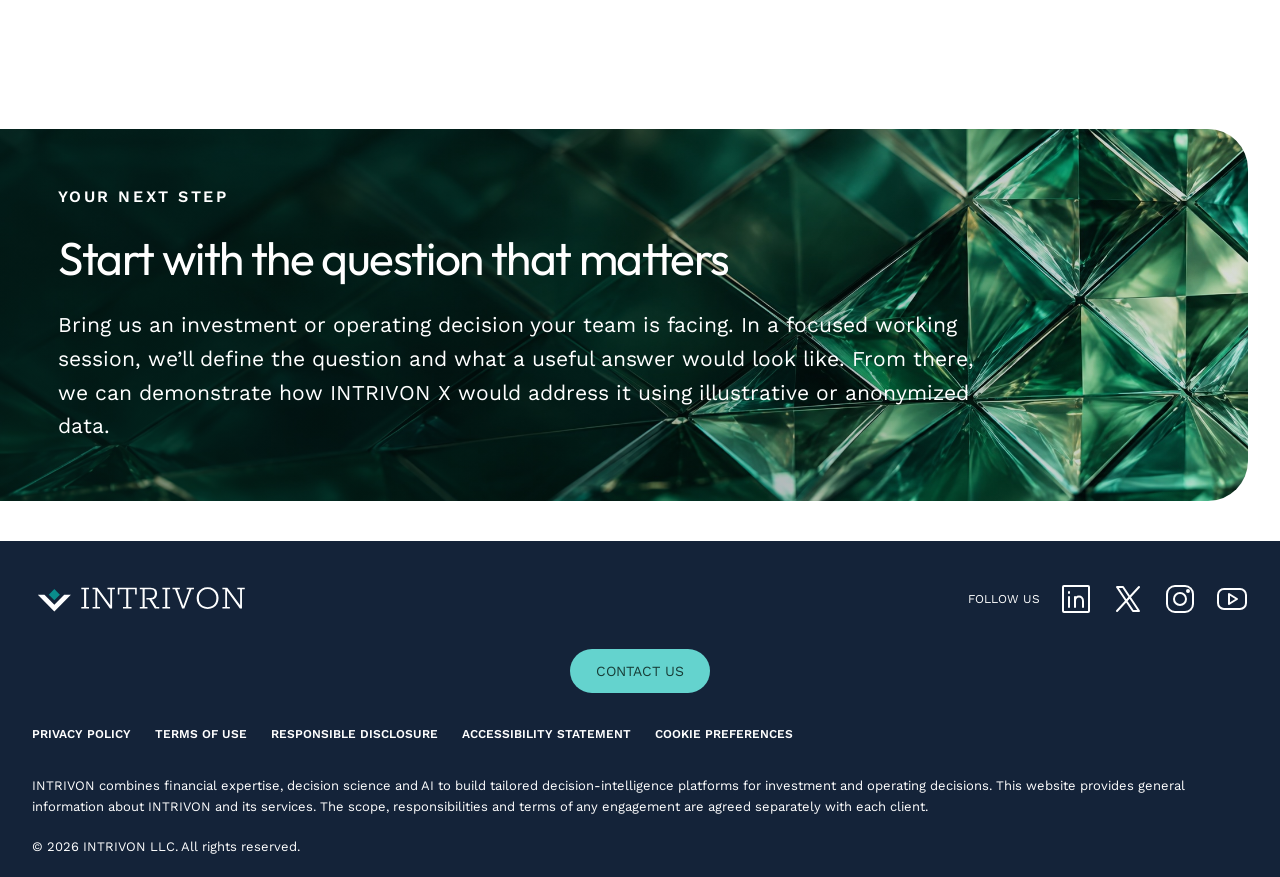
==== commit eeaf9936: "Contact form: switch provider from FormSubmit to Web3Forms FormSubmit's origin has been returning Cl" ====
--- a/index.html
+++ b/index.html
@@ -631,12 +631,12 @@
 <dialog class="contact-dialog" id="contact-dialog" aria-labelledby="contact-title">
   <button class="contact-close" type="button" aria-label="Close contact form">×</button>
   <h2 id="contact-title">Contact Us</h2>
-  <form class="contact-form" action="https://formsubmit.co/vtri@intrivon.com" method="POST" accept-charset="UTF-8">
-    <input type="hidden" name="_subject" value="INTRIVON | New website inquiry">
-    <input type="hidden" name="_template" value="table">
-    <input type="hidden" name="_next" value="https://www.intrivon.com/contact-sent.html">
-    <input type="hidden" name="_cc" value="gts@intrivon.com">
-    <input class="contact-honey" type="text" name="_honey" tabindex="-1" autocomplete="off" aria-hidden="true">
+  <form class="contact-form" action="https://api.web3forms.com/submit" method="POST" accept-charset="UTF-8">
+    <input type="hidden" name="access_key" value="REPLACE_WITH_WEB3FORMS_ACCESS_KEY">
+    <input type="hidden" name="subject" value="INTRIVON | New website inquiry">
+    <input type="hidden" name="from_name" value="INTRIVON website">
+    <input type="hidden" name="redirect" value="https://www.intrivon.com/contact-sent.html">
+    <input class="contact-honey" type="checkbox" name="botcheck" tabindex="-1" aria-hidden="true">
     <div class="contact-field"><label for="contact-name">Name *</label><input id="contact-name" name="name" autocomplete="name" maxlength="120" required autofocus></div>
     <div class="contact-field"><label for="contact-email">Email *</label><input id="contact-email" name="email" type="email" autocomplete="email" maxlength="254" required></div>
     <div class="contact-row">
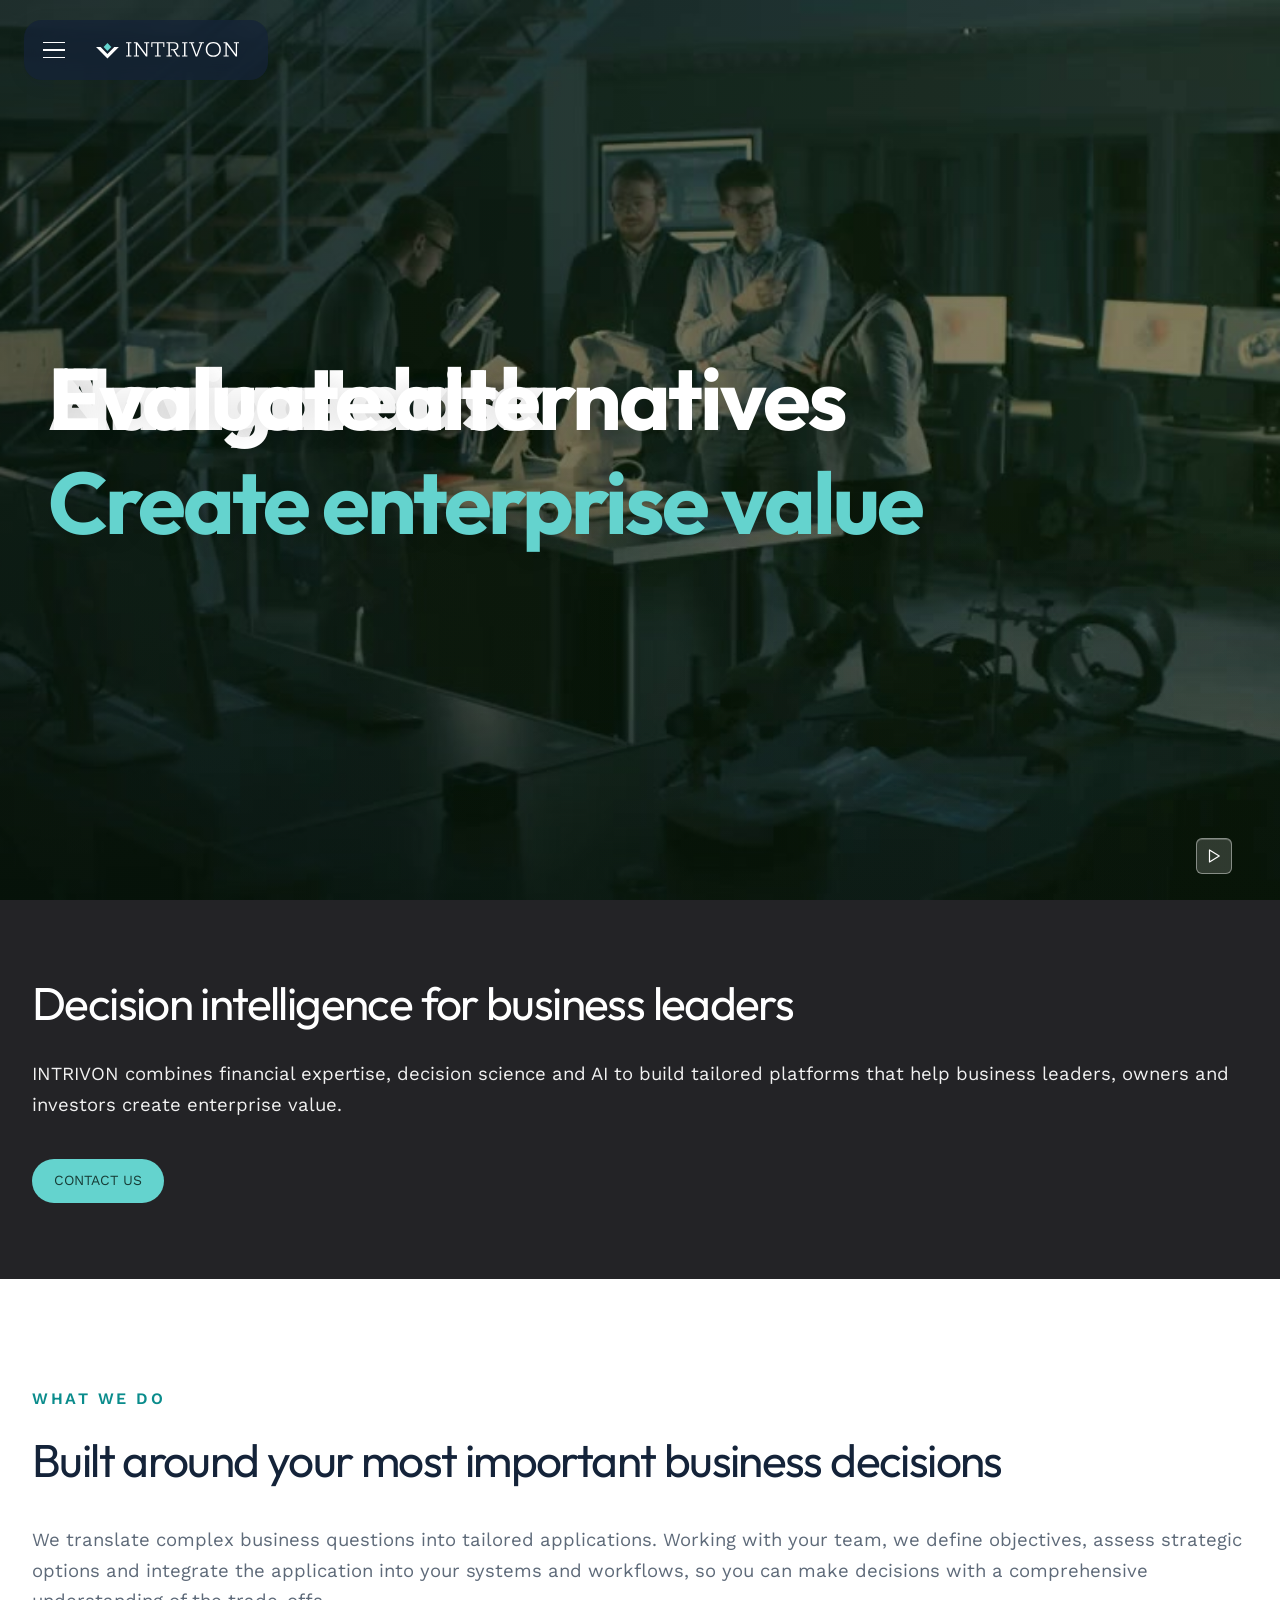
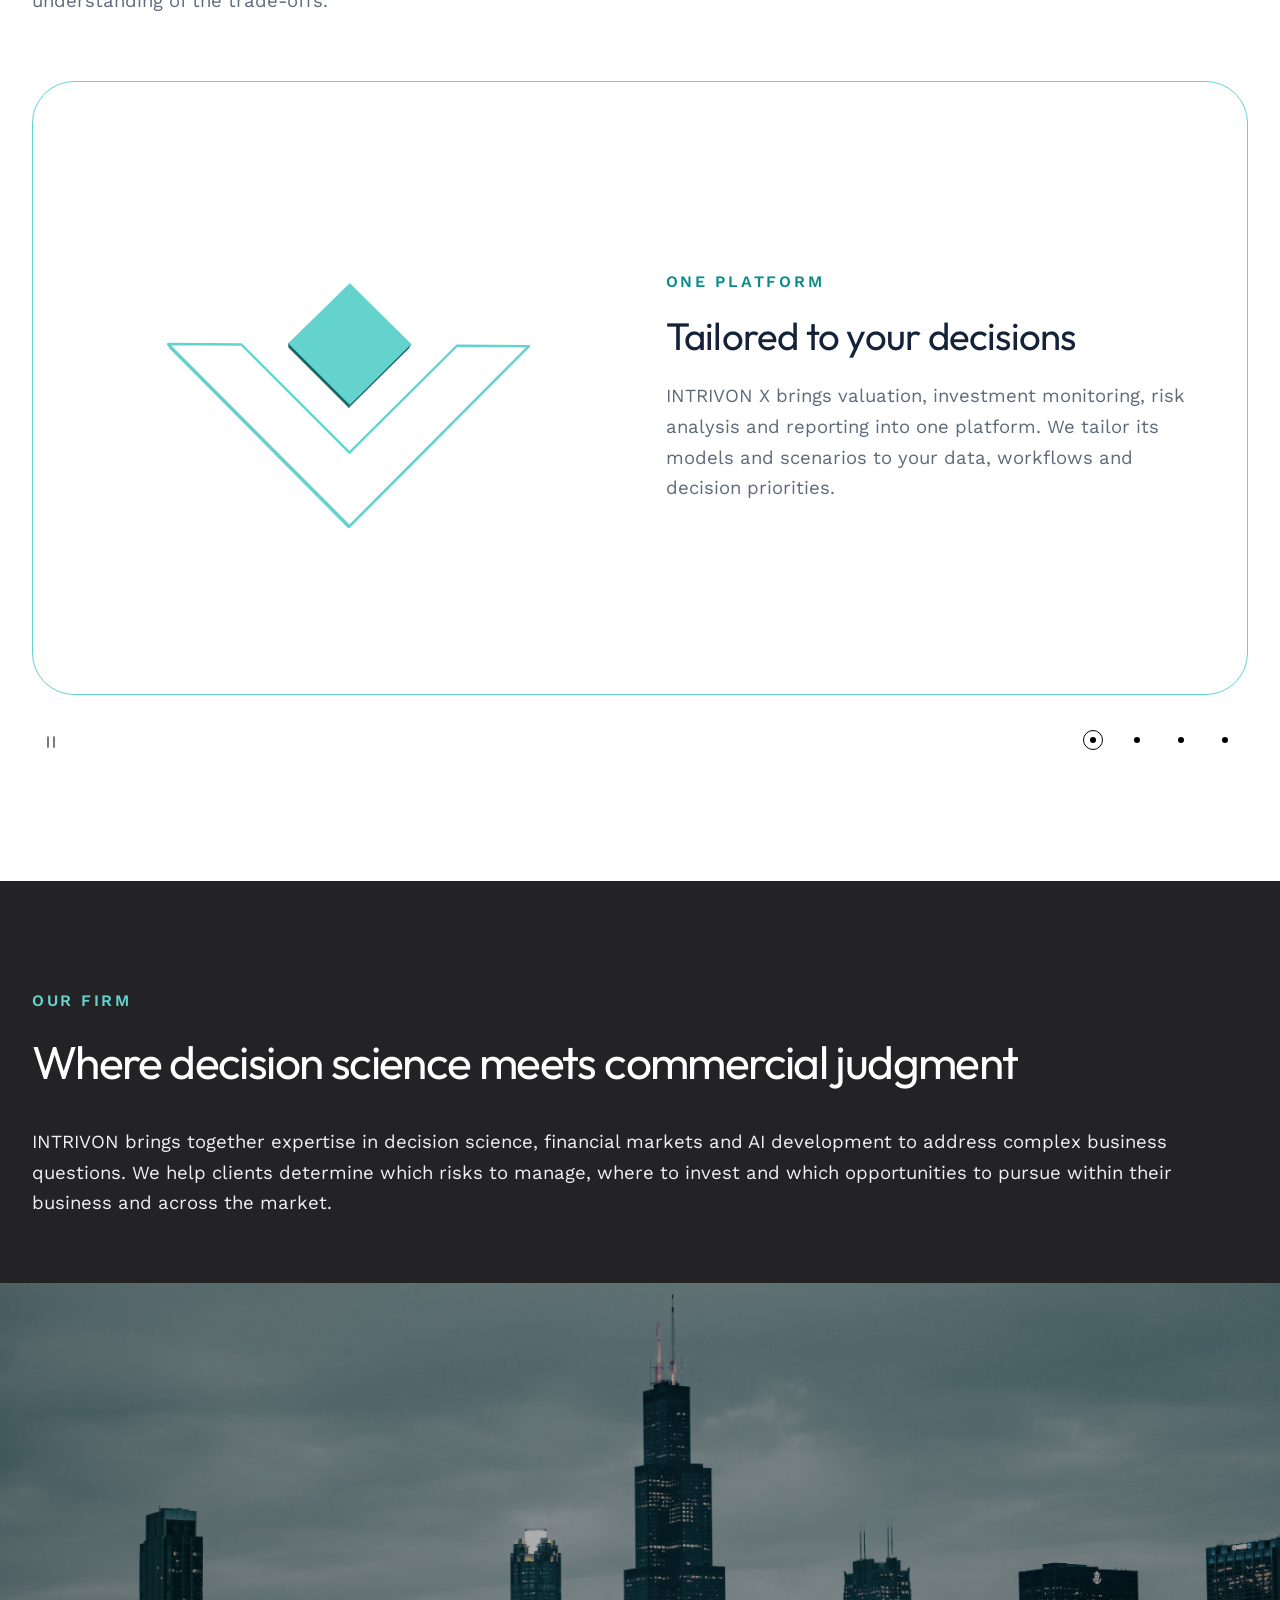
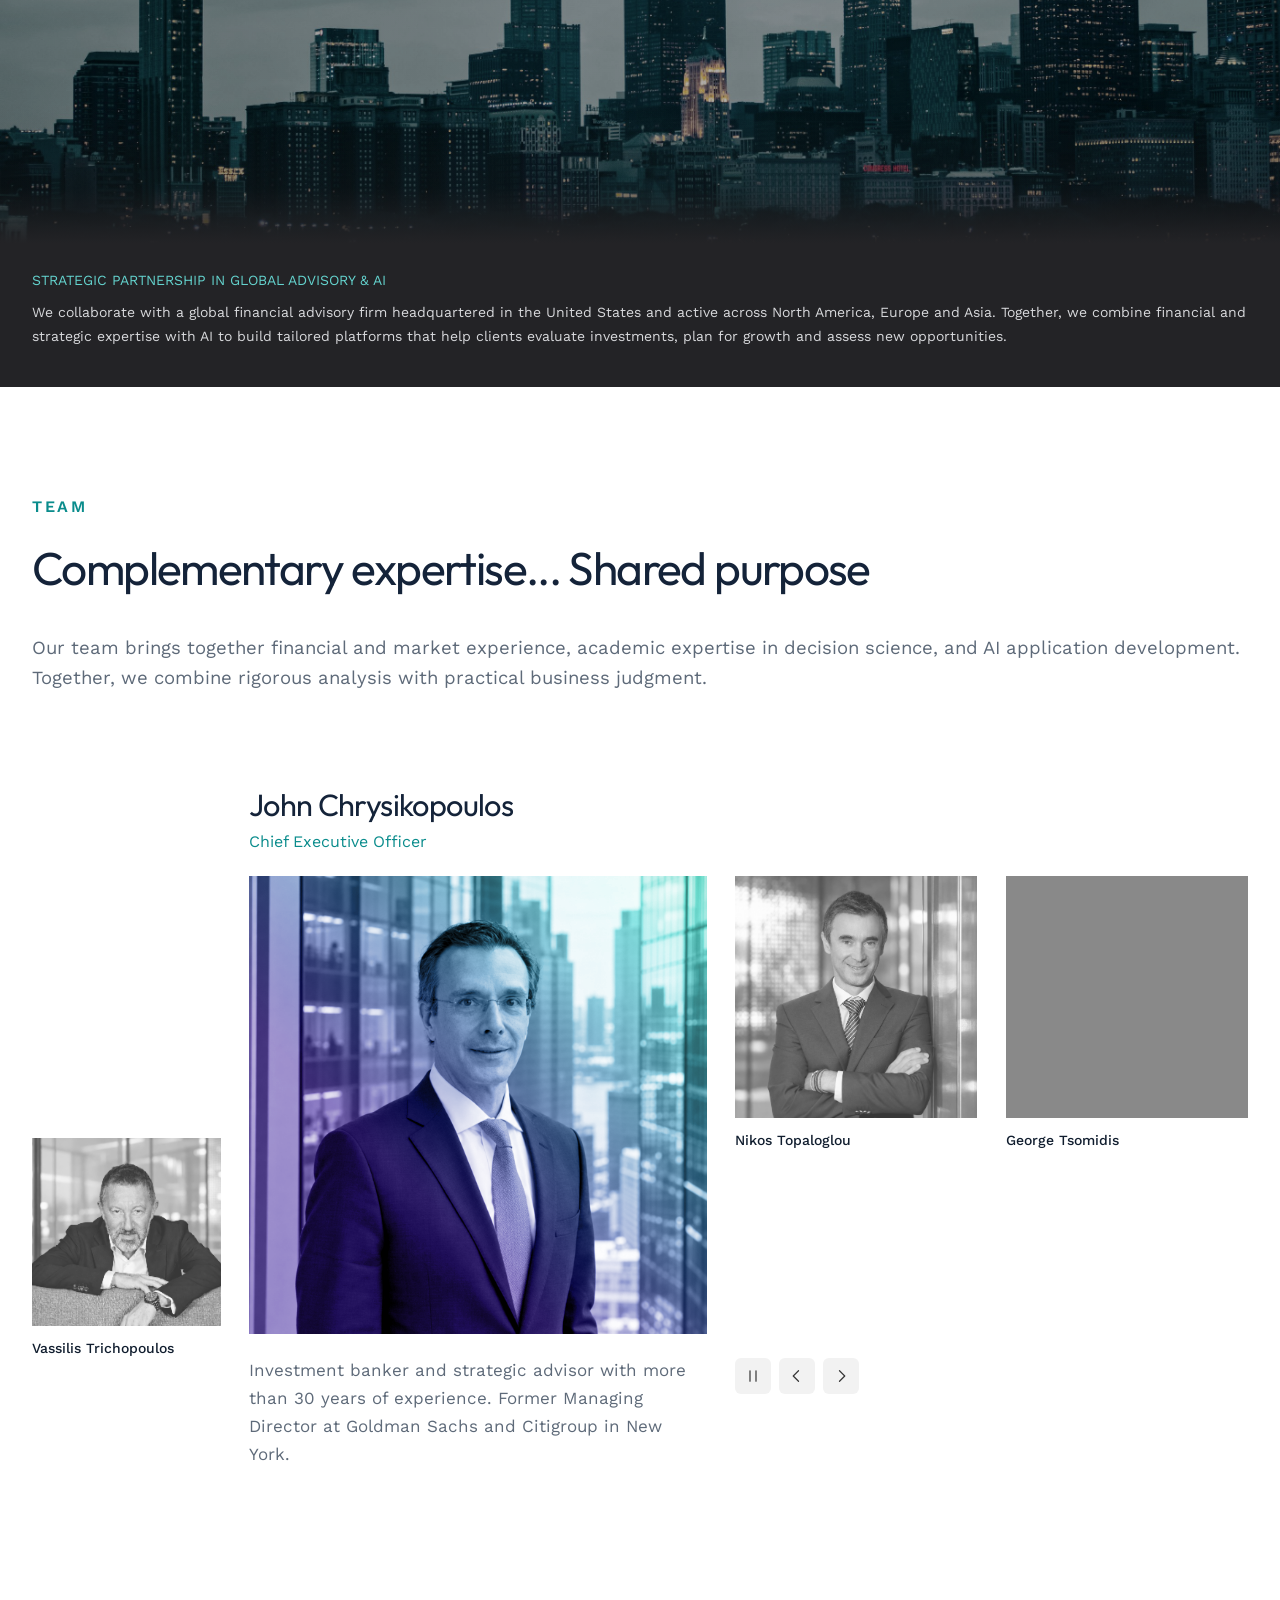
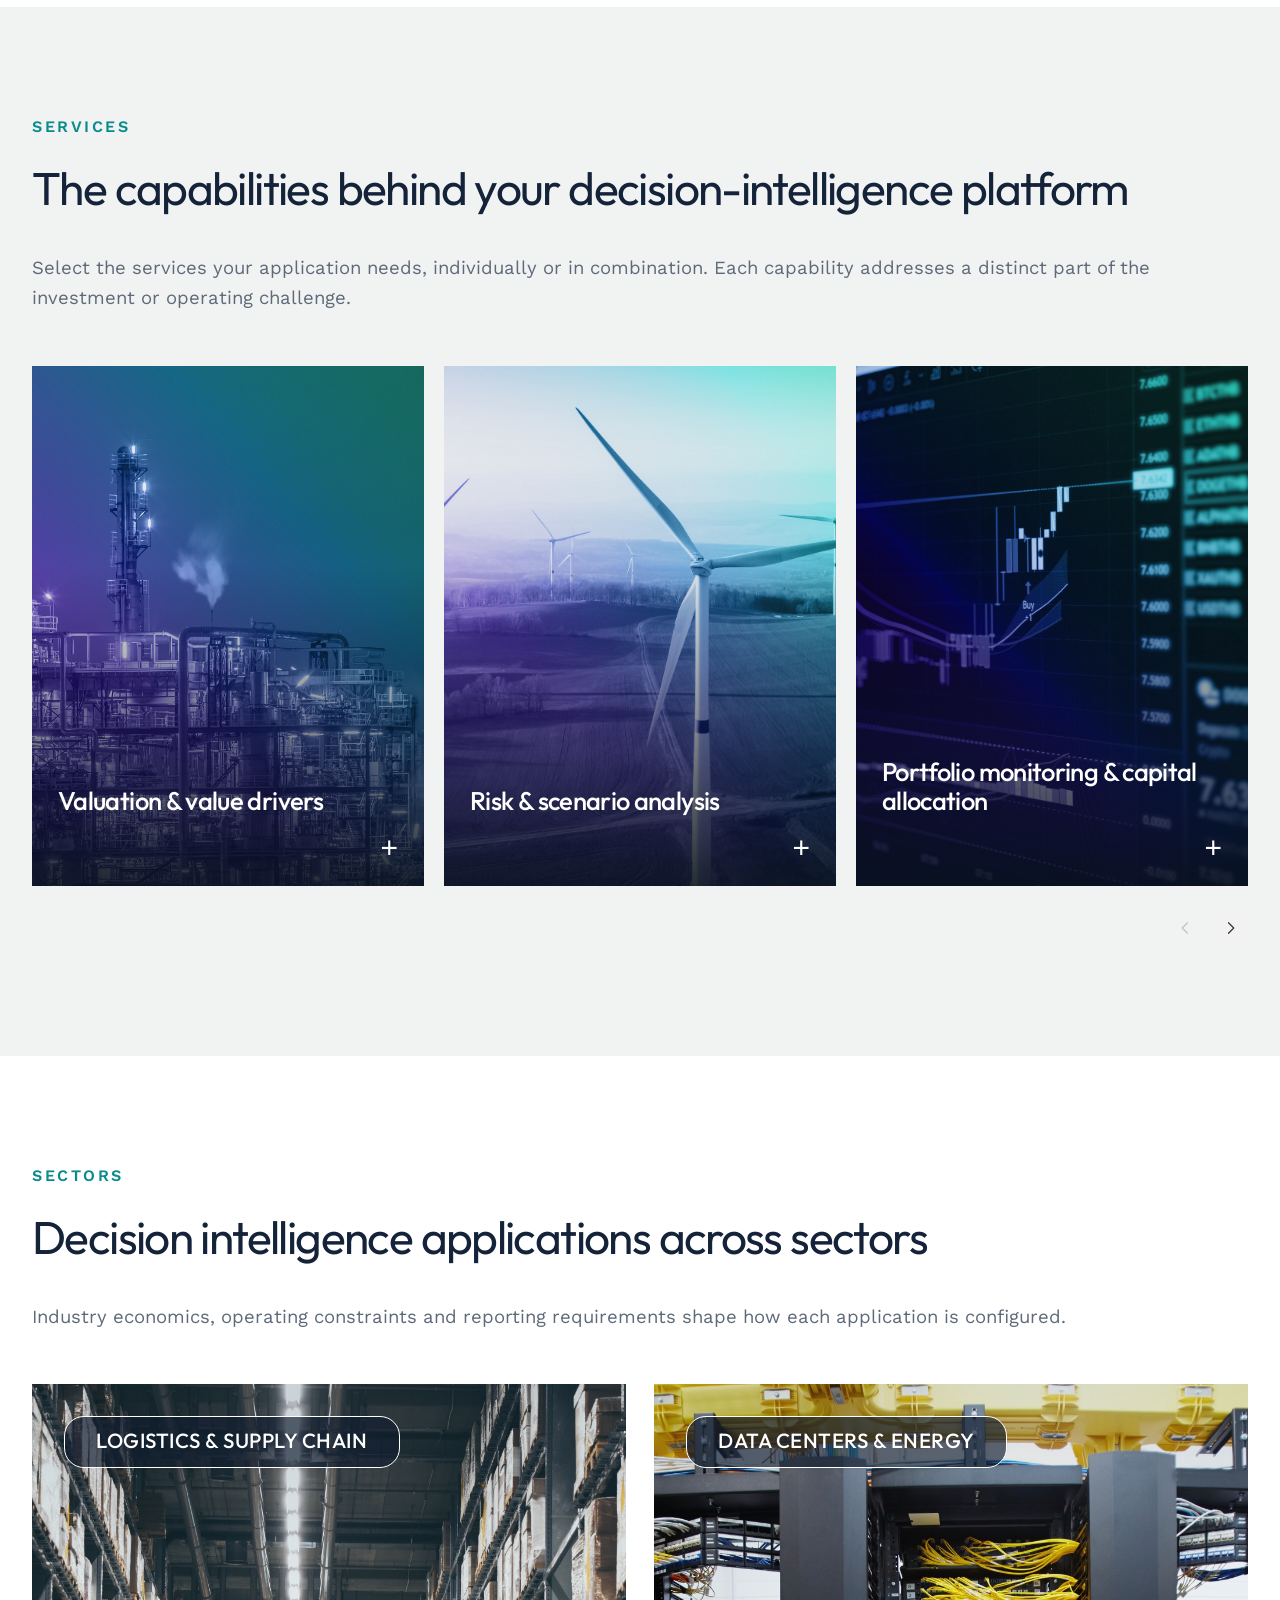
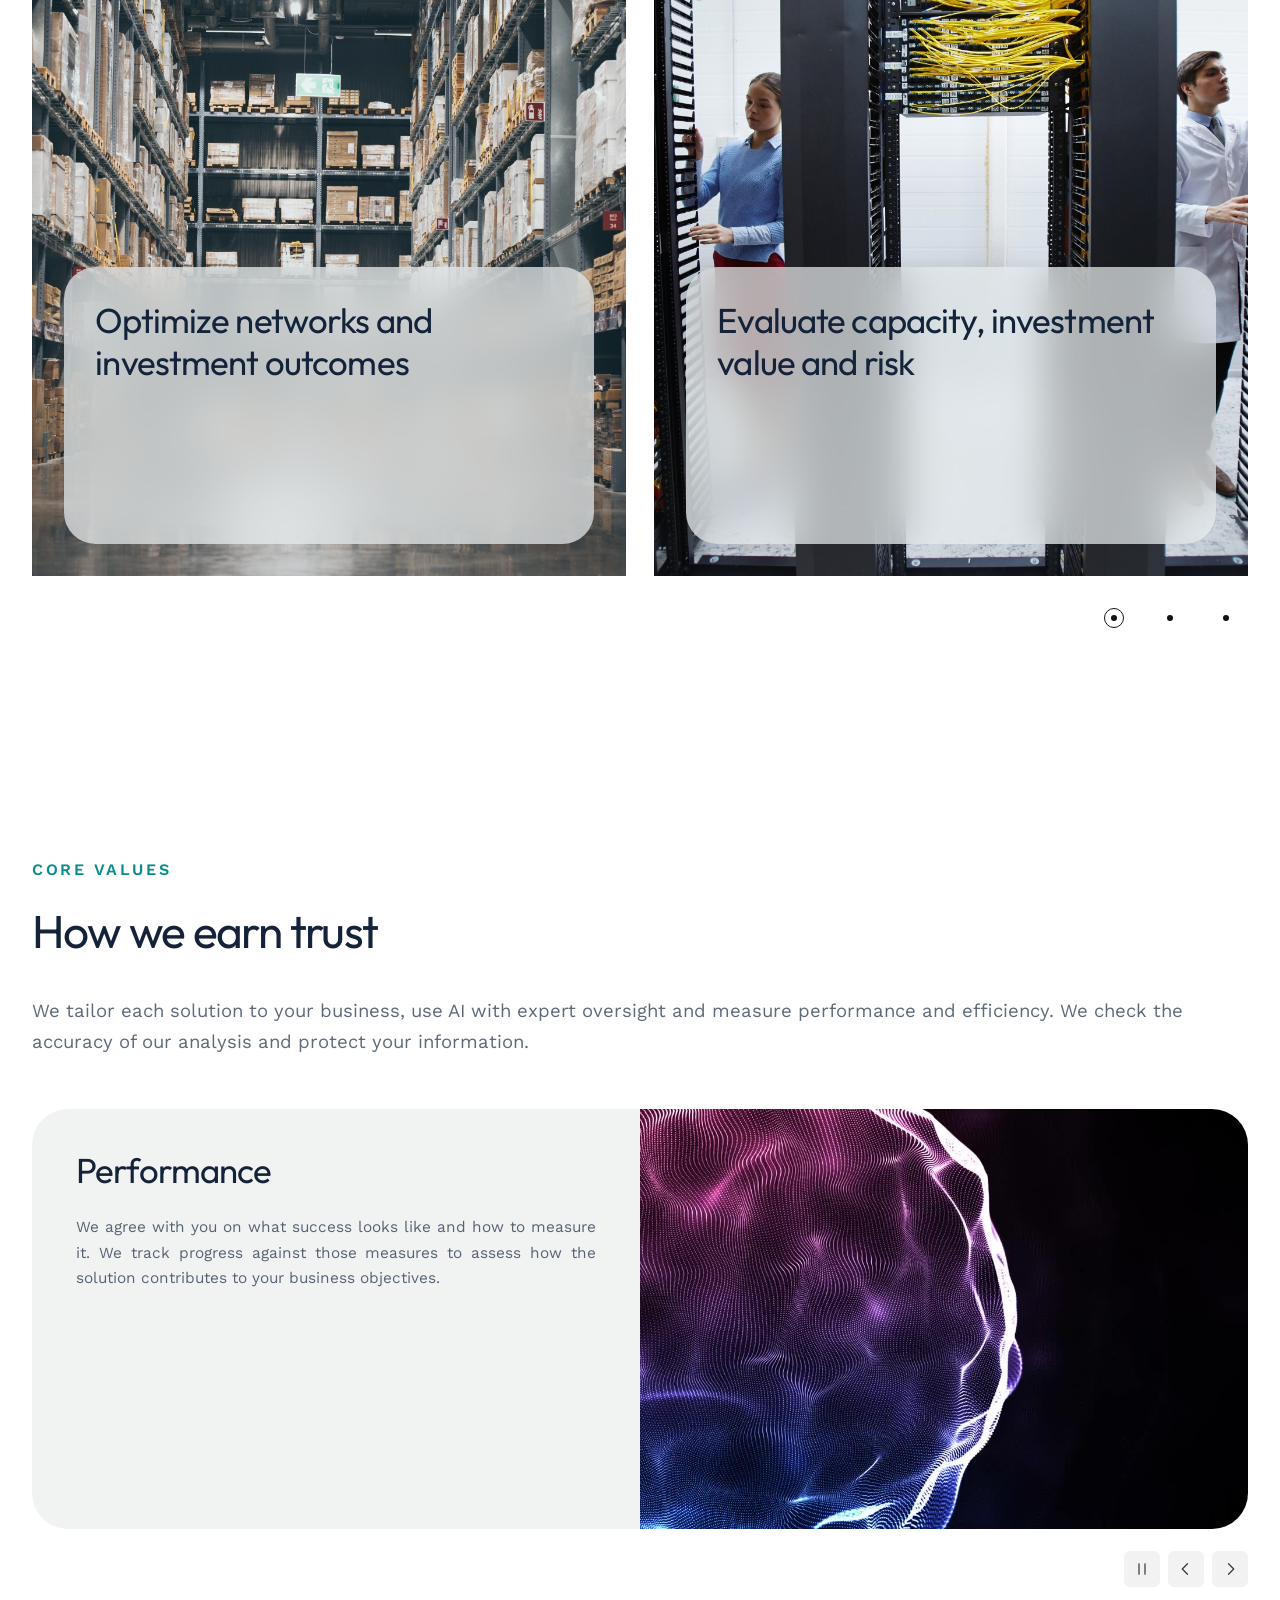
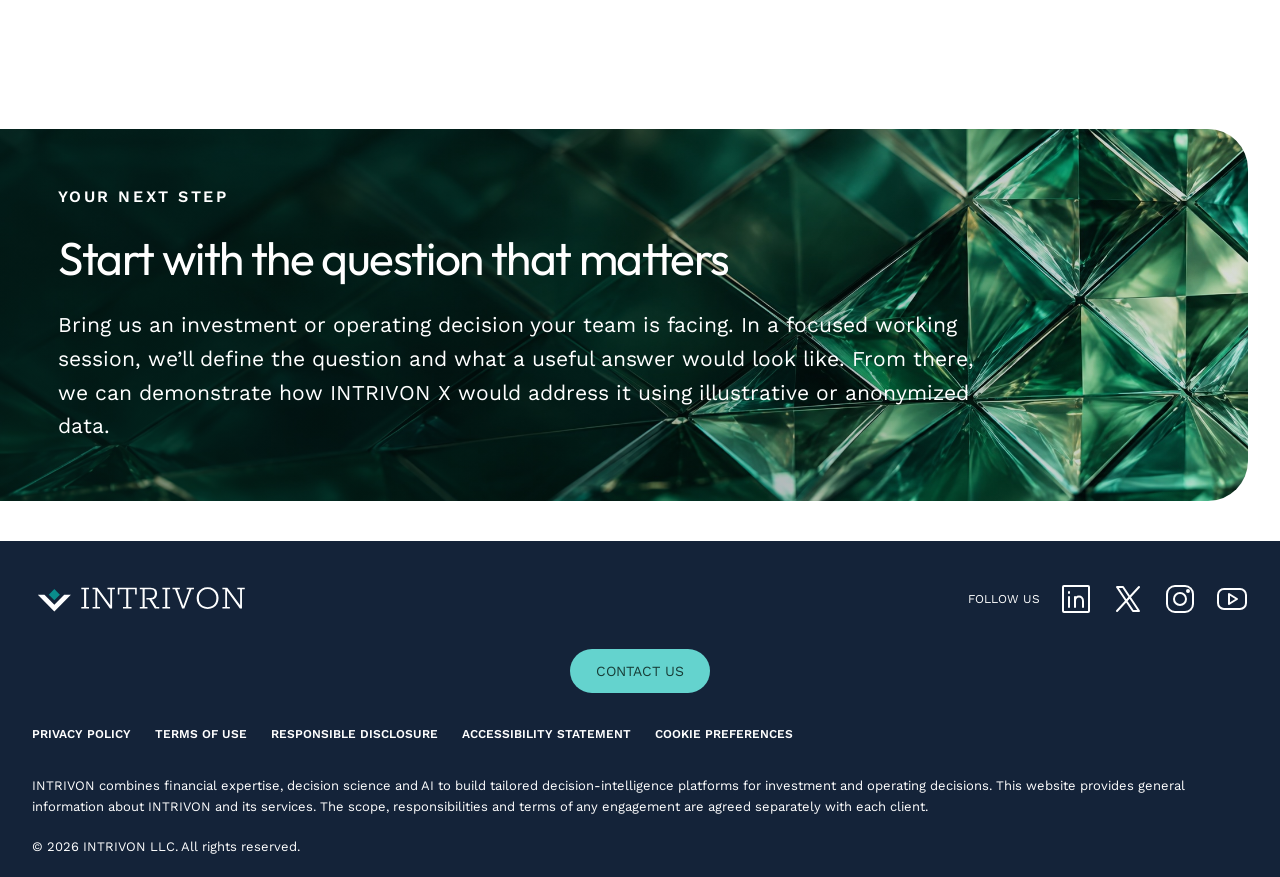
==== commit 8a392316: "Contact form: Web3Forms access key for gts@intrivon.com Co-Authored-By: Claude Fable 5.1 <noreply@an" ====
--- a/index.html
+++ b/index.html
@@ -632,7 +632,7 @@
   <button class="contact-close" type="button" aria-label="Close contact form">×</button>
   <h2 id="contact-title">Contact Us</h2>
   <form class="contact-form" action="https://api.web3forms.com/submit" method="POST" accept-charset="UTF-8">
-    <input type="hidden" name="access_key" value="REPLACE_WITH_WEB3FORMS_ACCESS_KEY">
+    <input type="hidden" name="access_key" value="f78147a5-6be7-426a-aae9-67b2f706f6b2">
     <input type="hidden" name="subject" value="INTRIVON | New website inquiry">
     <input type="hidden" name="from_name" value="INTRIVON website">
     <input type="hidden" name="redirect" value="https://www.intrivon.com/contact-sent.html">
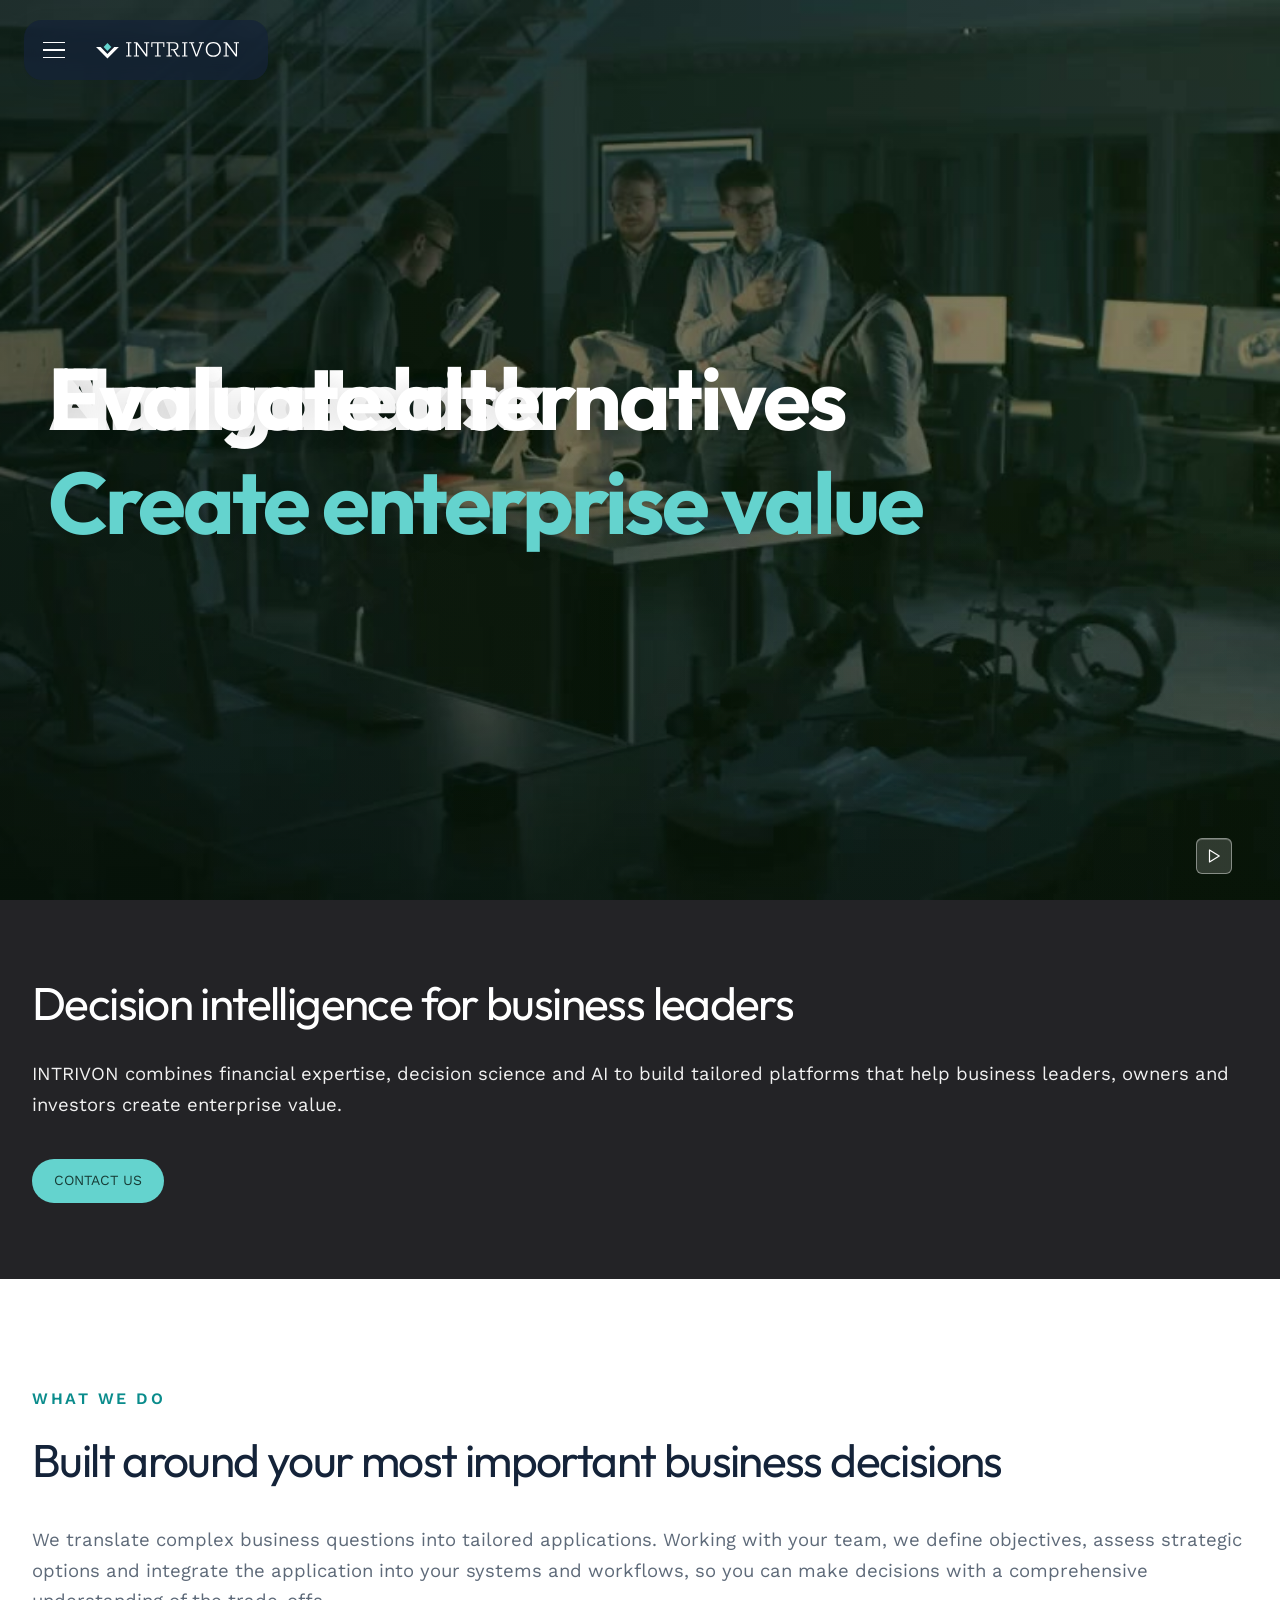
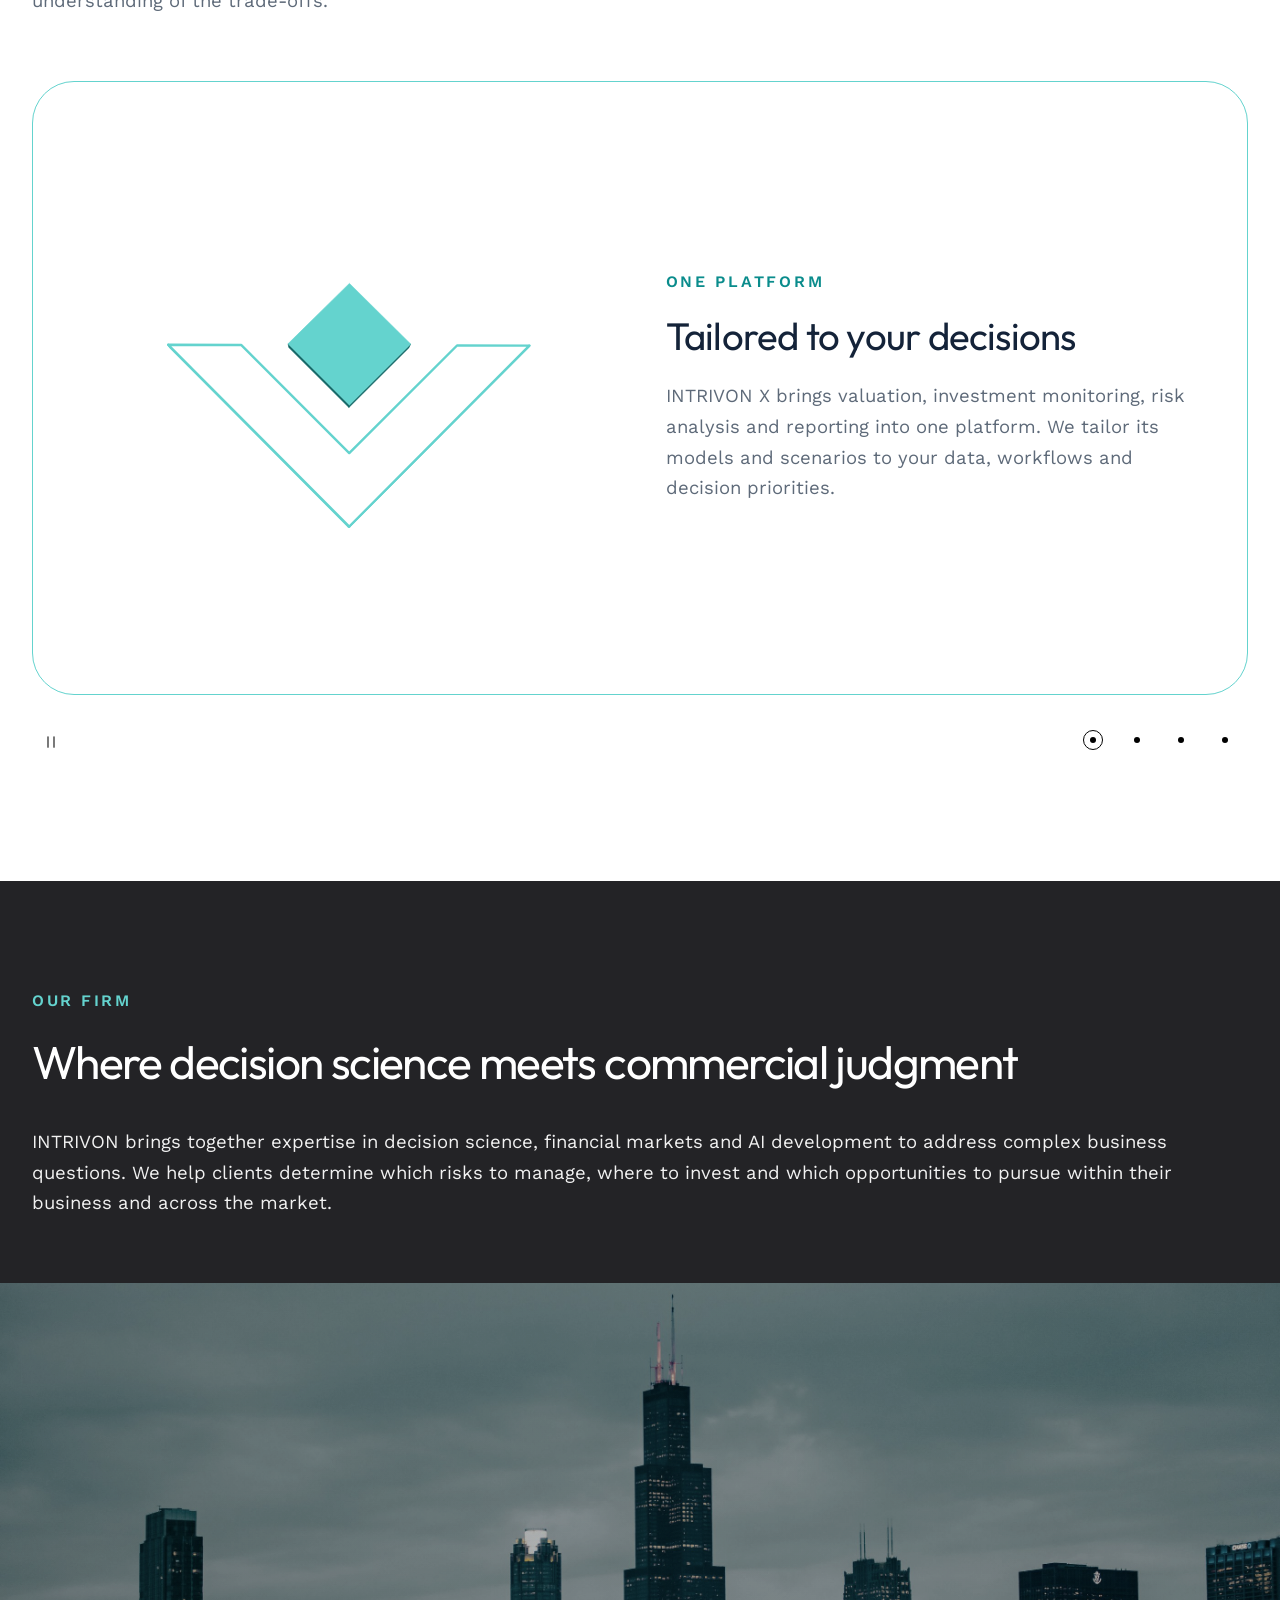
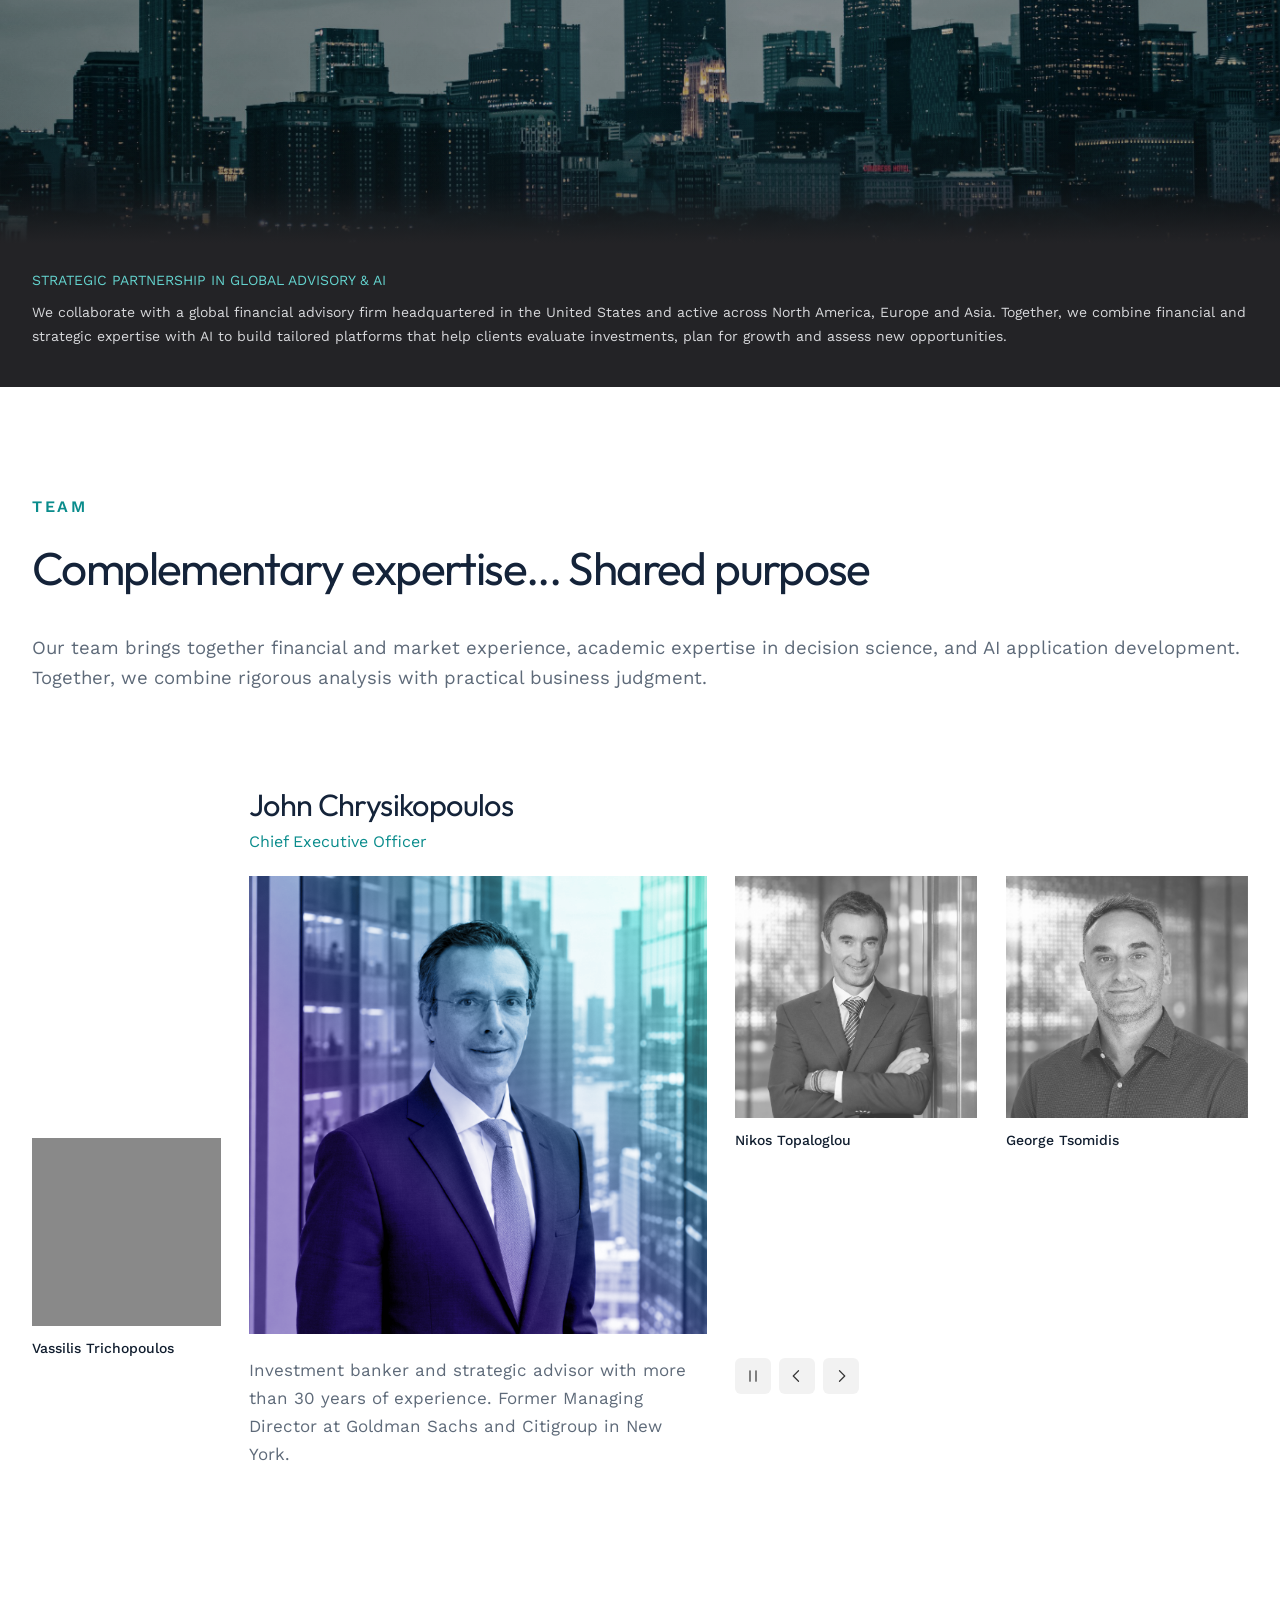
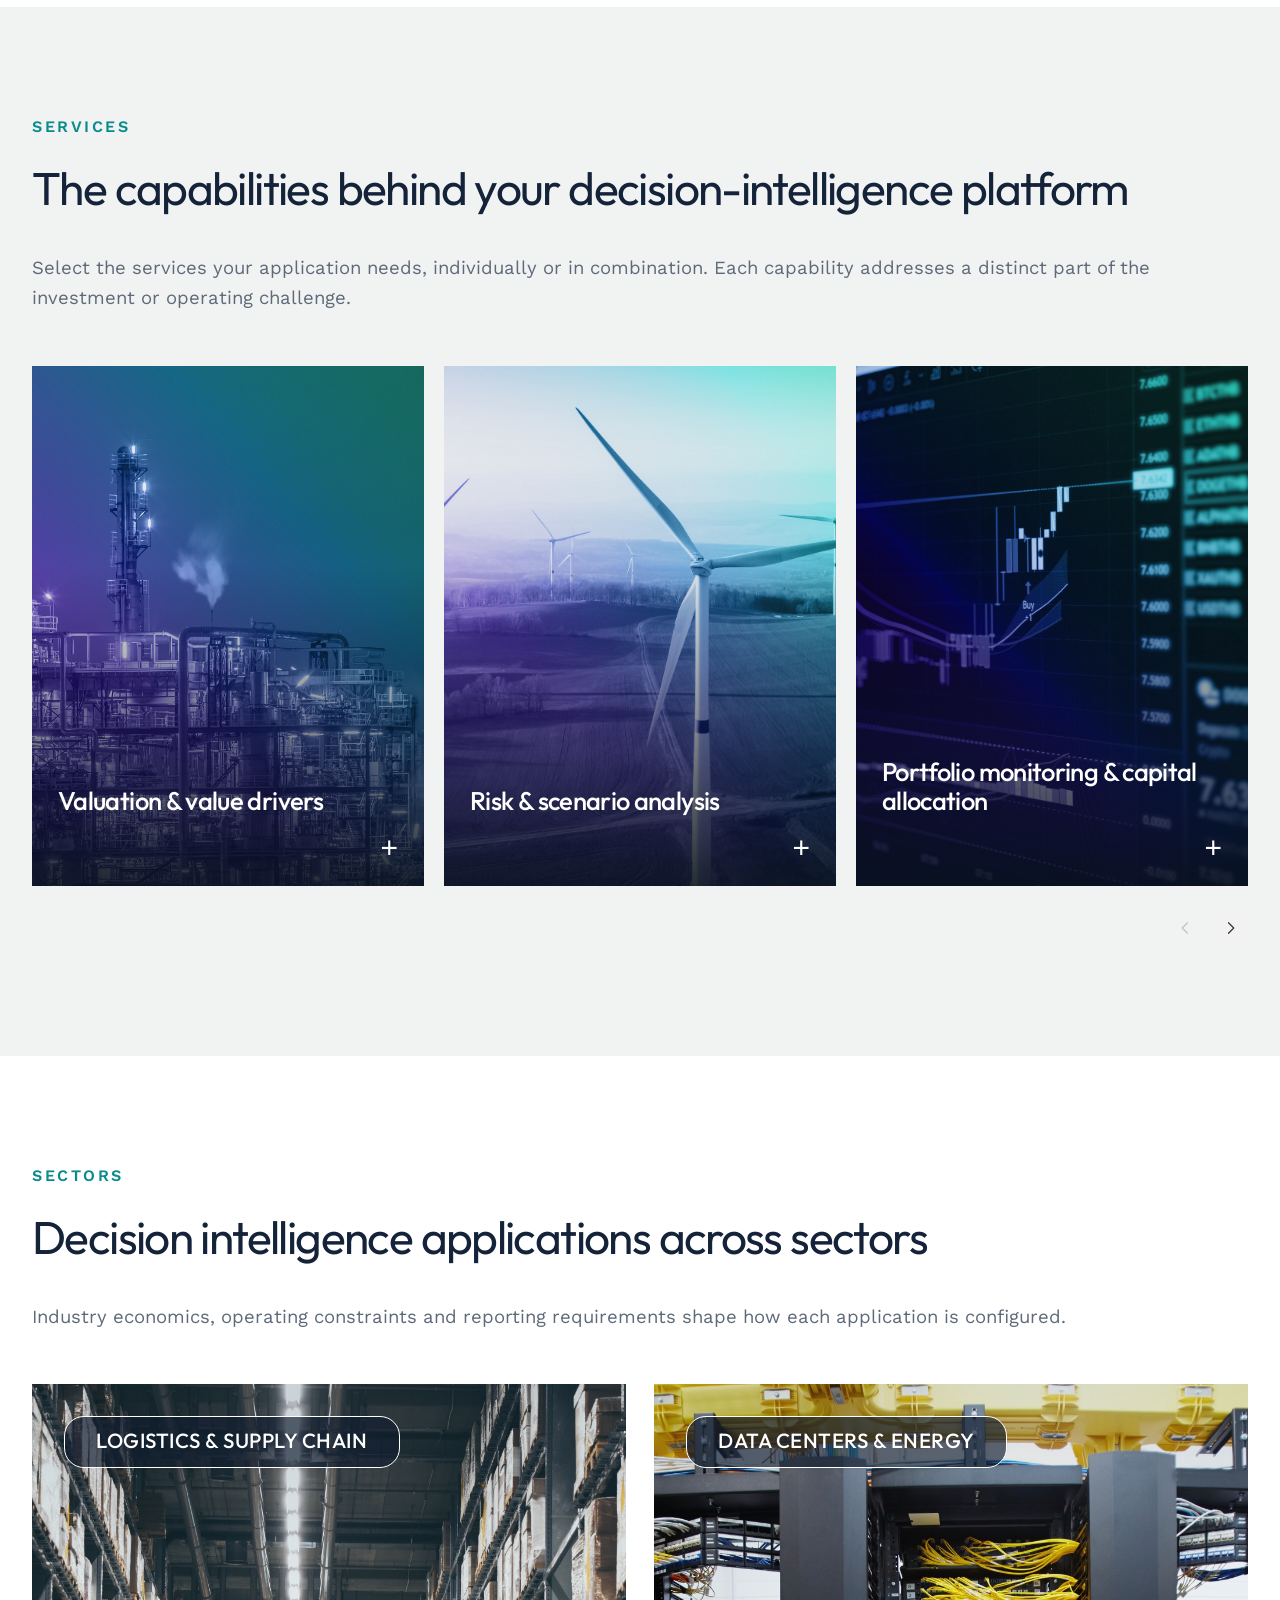
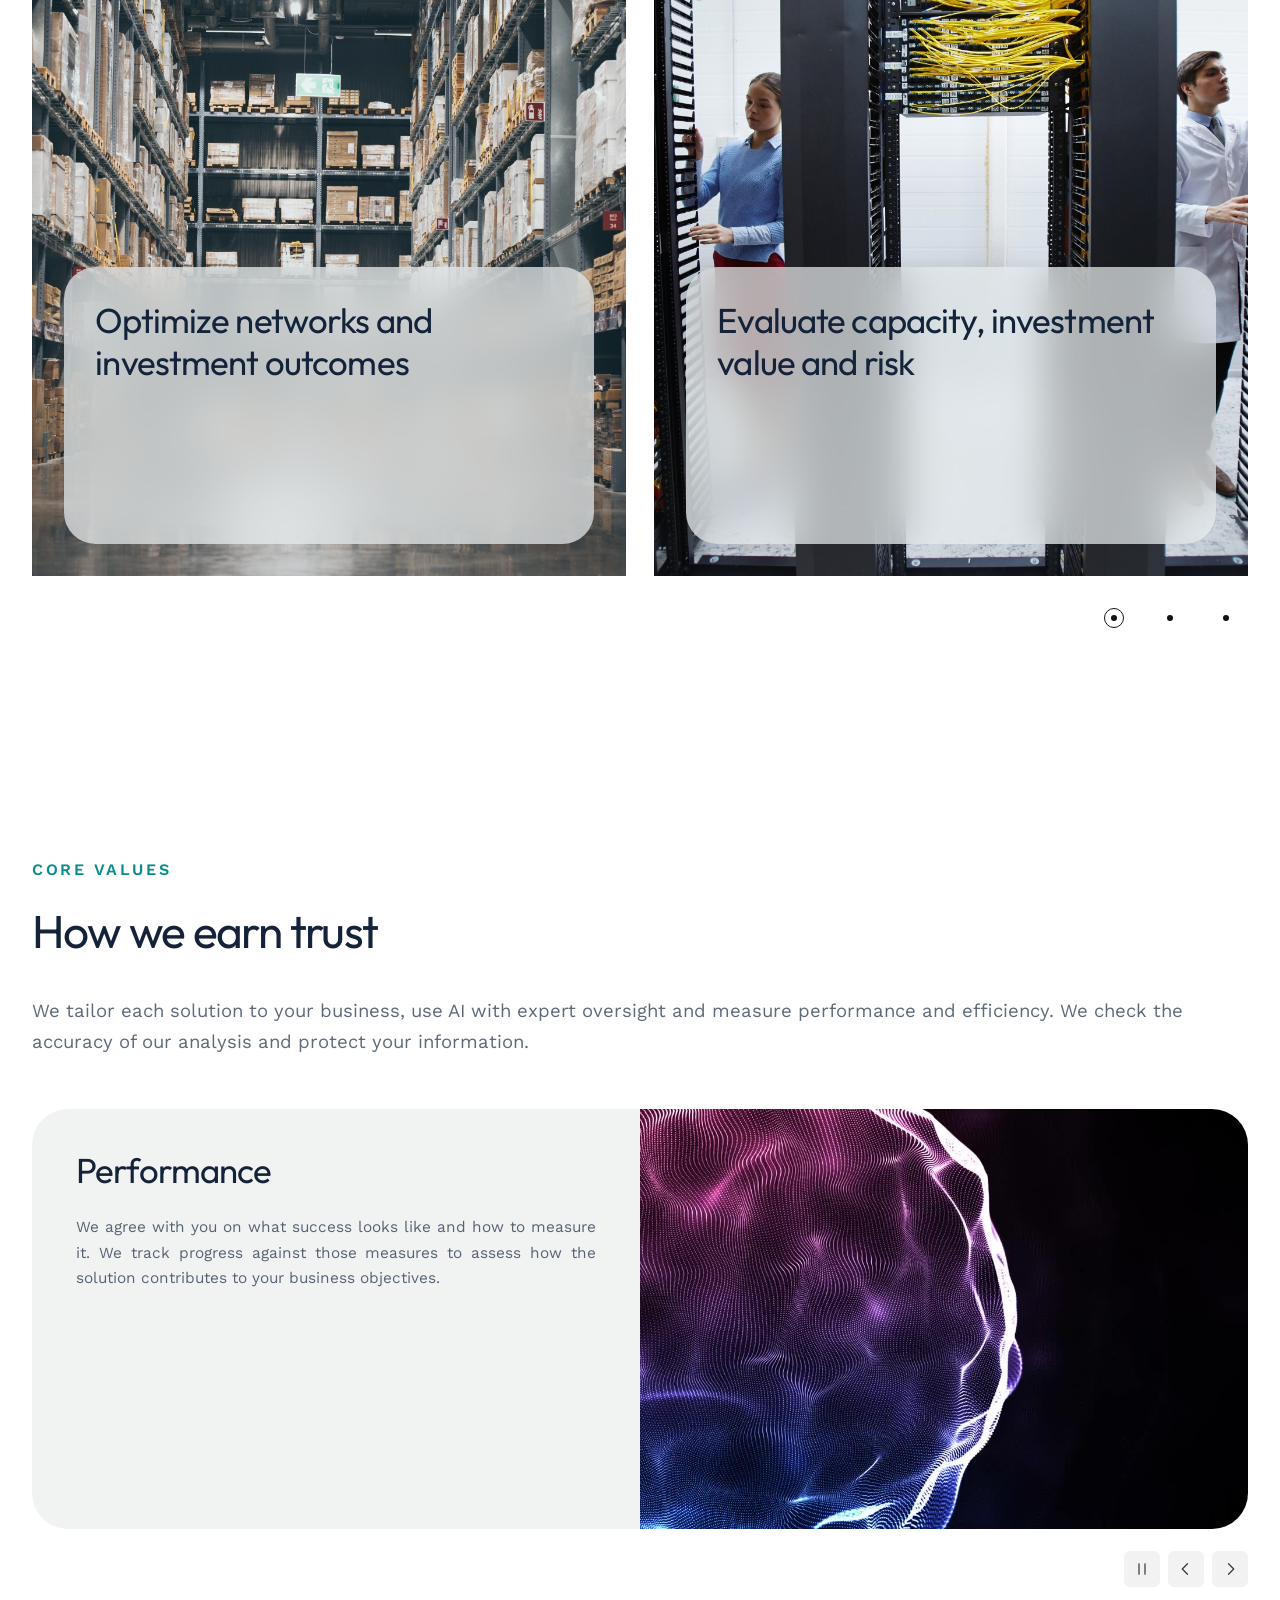
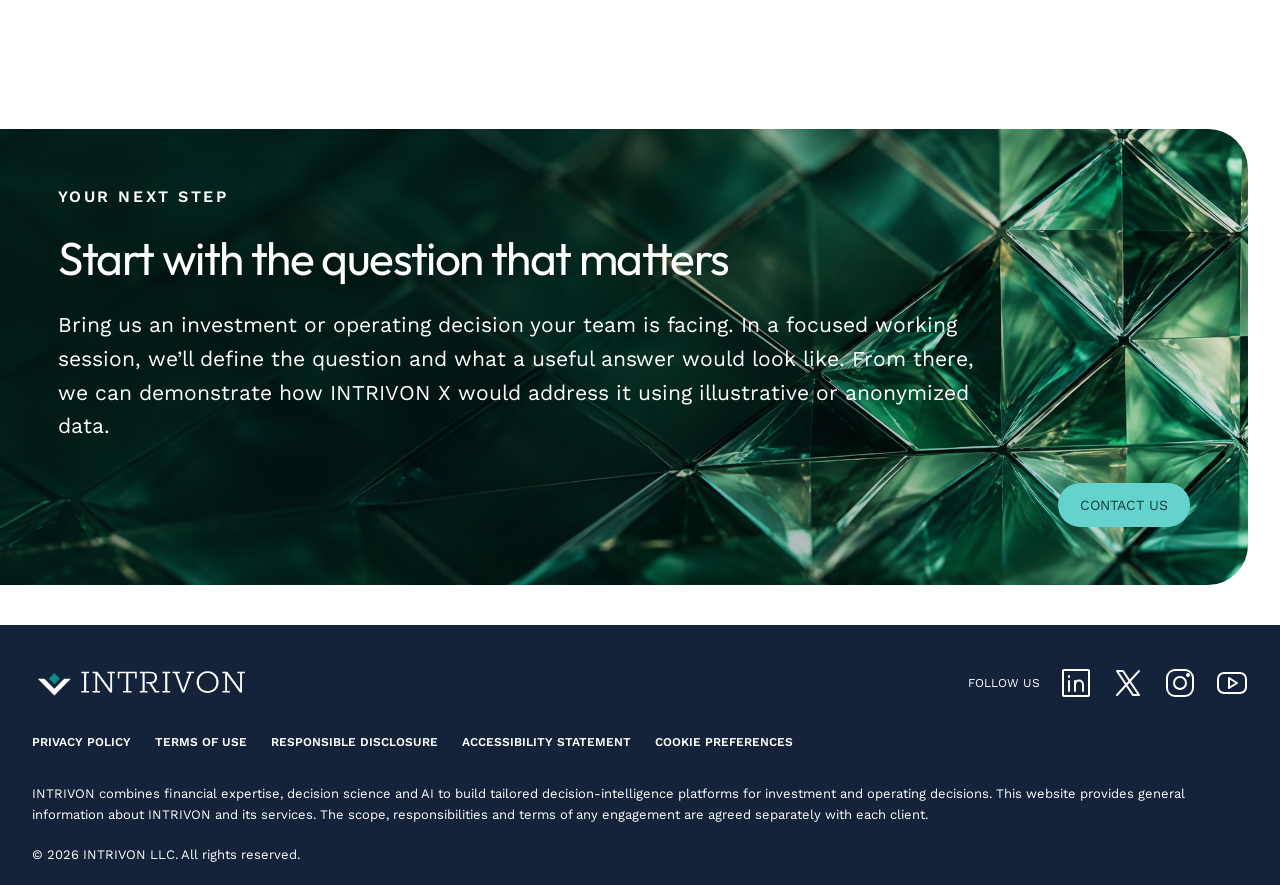
==== commit 6bd5c8a4: "Restore CONTACT US button to the "Your next step" card; remove footer copy Reverts the placement cha" ====
--- a/index.html
+++ b/index.html
@@ -615,6 +615,7 @@
     <div class="eyebrow">Your next step</div>
     <h2 id="next-step-title">Start with the question that matters</h2>
     <p>Bring us an investment or operating decision your team is facing. In a focused working session, we’ll define the question and what a useful answer would look like. From there, we can demonstrate how INTRIVON X would address it using illustrative or anonymized data.</p>
+    <div class="next-step-actions"><a class="next-step-contact" href="mailto:vtri@intrivon.com,gts@intrivon.com" data-contact-open aria-haspopup="dialog" aria-controls="contact-dialog">CONTACT US</a></div>
   </div></div>
 </section>
 </main>
@@ -622,7 +623,6 @@
 <footer class="intrivon-footer">
 <div class="footer-shell">
 <div class="footer-top"><a class="footer-logo" href="#top" aria-label="INTRIVON home"><img src="assets/intrivon-logo-footer.svg" alt="INTRIVON" width="310" height="45" loading="lazy"></a><div class="footer-social"><span>FOLLOW US</span><span class="footer-social-pending" role="img" aria-label="LinkedIn: official link not yet available" title="LinkedIn — official link pending"><svg viewBox="0 0 32 32" aria-hidden="true"><rect x="3" y="3" width="26" height="26" rx="1"/><path d="M9 14v10M9 9v1M15 24V14m0 4c0-6 8-6 8 0v6"/></svg></span><span class="footer-social-pending" role="img" aria-label="X: official link not yet available" title="X — official link pending"><svg viewBox="0 0 32 32" aria-hidden="true"><path d="M5 4h6l16 24h-6L5 4zm22 0L5 28"/></svg></span><span class="footer-social-pending" role="img" aria-label="Instagram: official link not yet available" title="Instagram — official link pending"><svg viewBox="0 0 32 32" aria-hidden="true"><rect x="3" y="3" width="26" height="26" rx="8"/><circle cx="16" cy="16" r="6"/><circle cx="24" cy="8" r="1"/></svg></span><span class="footer-social-pending" role="img" aria-label="YouTube: official link not yet available" title="YouTube — official link pending"><svg viewBox="0 0 32 32" aria-hidden="true"><rect x="2" y="6" width="28" height="20" rx="6"/><path d="m13 11 8 5-8 5z"/></svg></span></div></div>
-<div class="footer-contact"><a class="footer-contact-button" href="mailto:vtri@intrivon.com,gts@intrivon.com" data-contact-open aria-haspopup="dialog" aria-controls="contact-dialog">CONTACT US</a></div>
 <nav class="footer-policies" aria-label="Policies and website information"><a href="policies.html#privacy">Privacy Policy</a><a href="policies.html#terms">Terms of Use</a><a href="policies.html#security">Responsible Disclosure</a><a href="policies.html#accessibility">Accessibility Statement</a><a href="policies.html#cookies">Cookie Preferences</a></nav>
 <div class="footer-notices"><p>INTRIVON combines financial expertise, decision science and AI to build tailored decision-intelligence platforms for investment and operating decisions. This website provides general information about INTRIVON and its services. The scope, responsibilities and terms of any engagement are agreed separately with each client.</p></div>
 <p class="footer-copyright">© 2026 INTRIVON LLC. All rights reserved.</p>
--- a/assets/footer.css
+++ b/assets/footer.css
@@ -6,11 +6,3 @@
 .intrivon-footer .footer-policies a:hover,.intrivon-footer .footer-policies a:focus-visible{color:#64d3ce}
 .intrivon-footer .footer-policies a:hover::after,.intrivon-footer .footer-policies a:focus-visible::after{transform:scaleX(1)}
 @media(prefers-reduced-motion:reduce){.intrivon-footer .footer-policies a,.intrivon-footer .footer-policies a::after{transition:none}}
-
-/* Contact button, centred below the FOLLOW US row (same pill style as the former next-step button). */
-.footer-contact{display:flex;justify-content:center;margin:0 0 32px}
-.intrivon-footer .footer-contact-button{display:inline-flex;align-items:center;justify-content:center;min-height:44px;padding:11px 26px;border-radius:999px;color:#173c36;background:var(--aqua);font:400 .875rem/1.3 var(--sans);text-decoration:none;transition:background .2s}
-.intrivon-footer .footer-contact-button:hover{background:#8fe3df;color:#173c36}
-.intrivon-footer .footer-contact-button:focus-visible{outline:2px solid #fff;outline-offset:4px}
-@media(max-width:700px){.footer-contact{margin-bottom:26px}}
-@media(prefers-reduced-motion:reduce){.intrivon-footer .footer-contact-button{transition:none}}
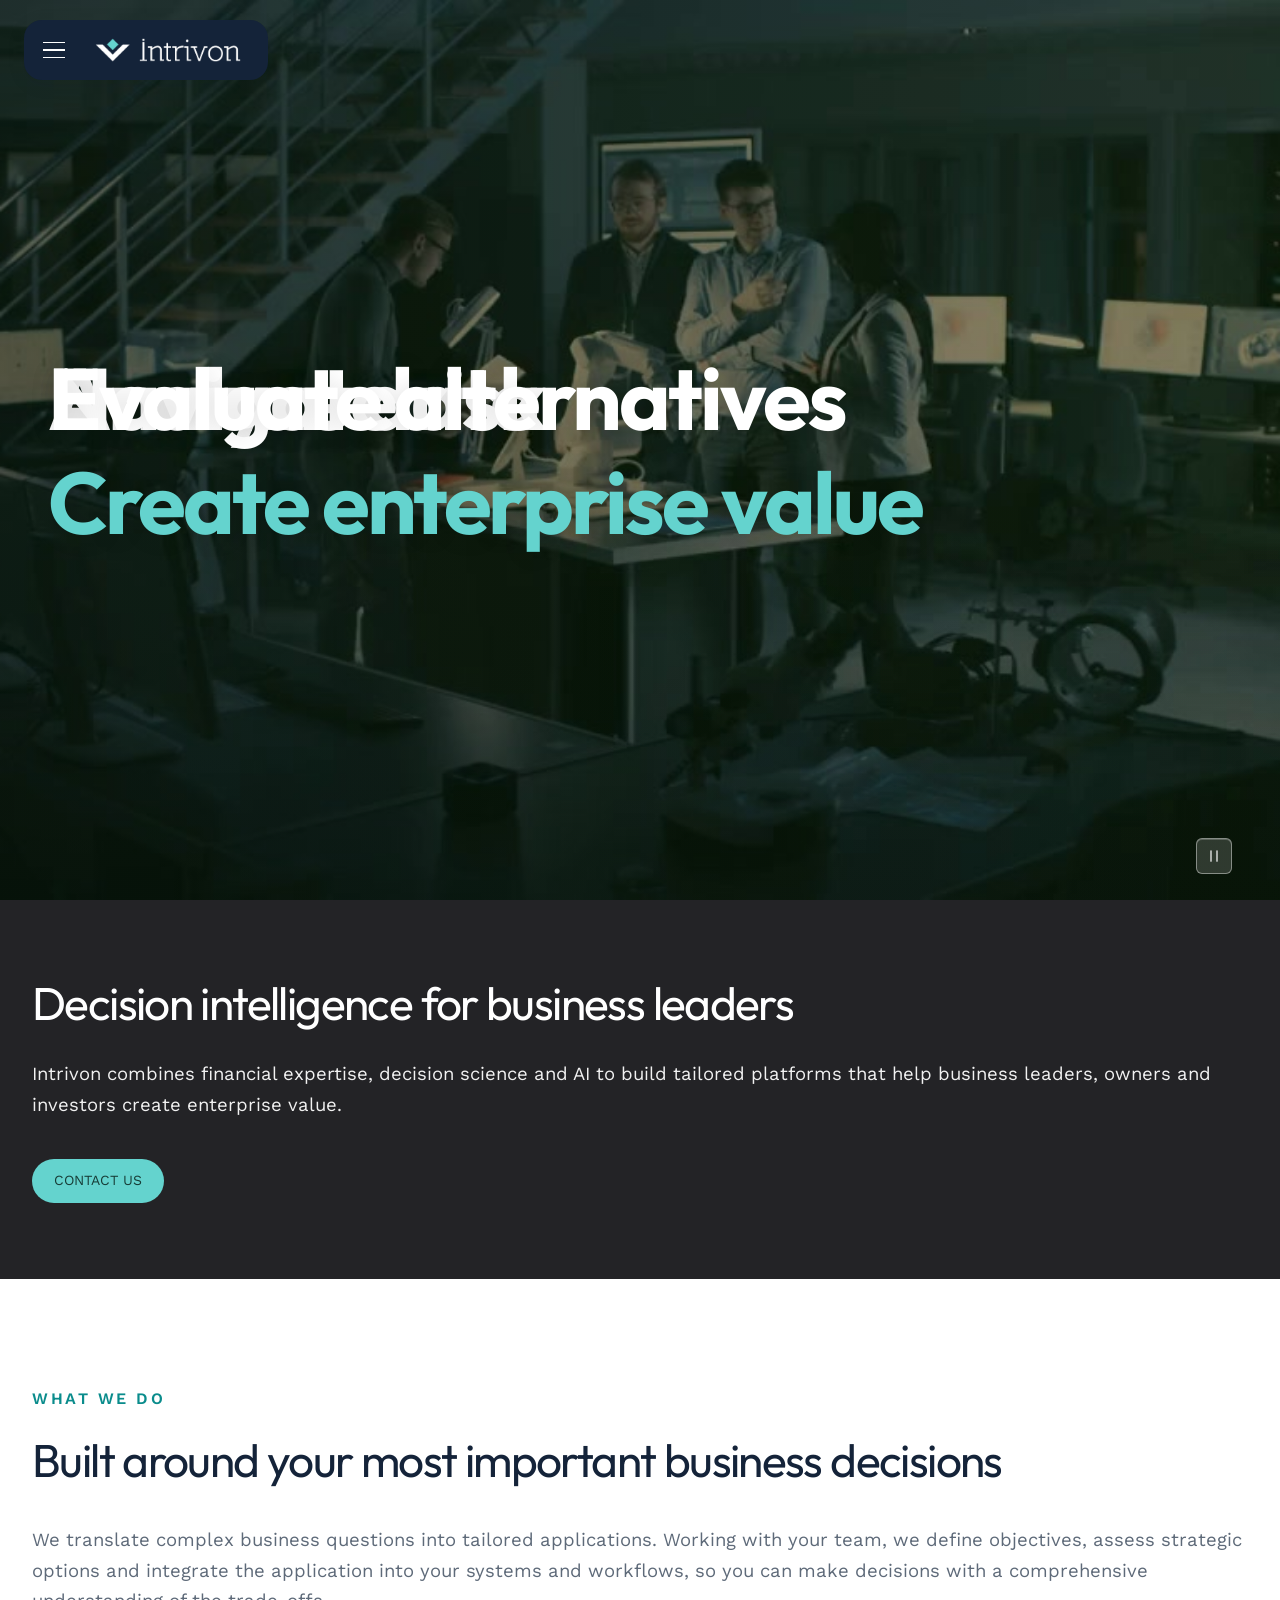
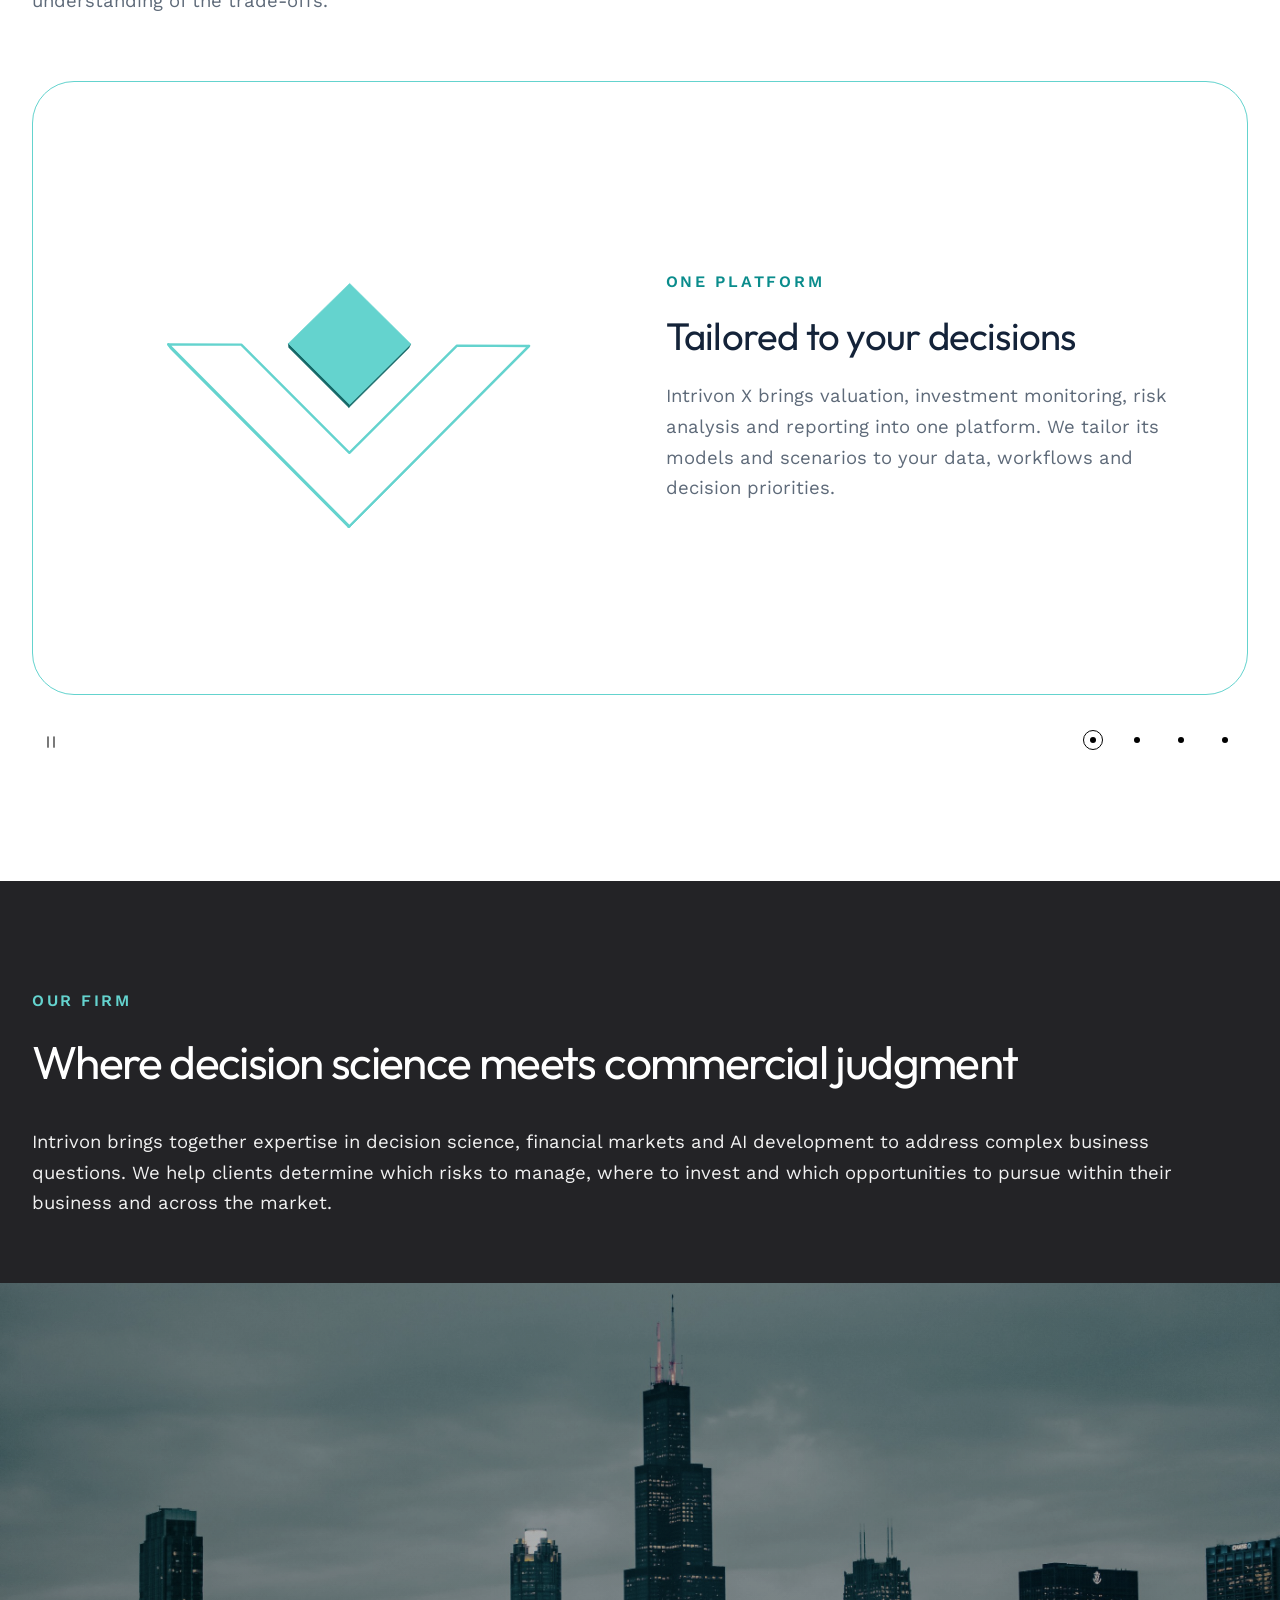
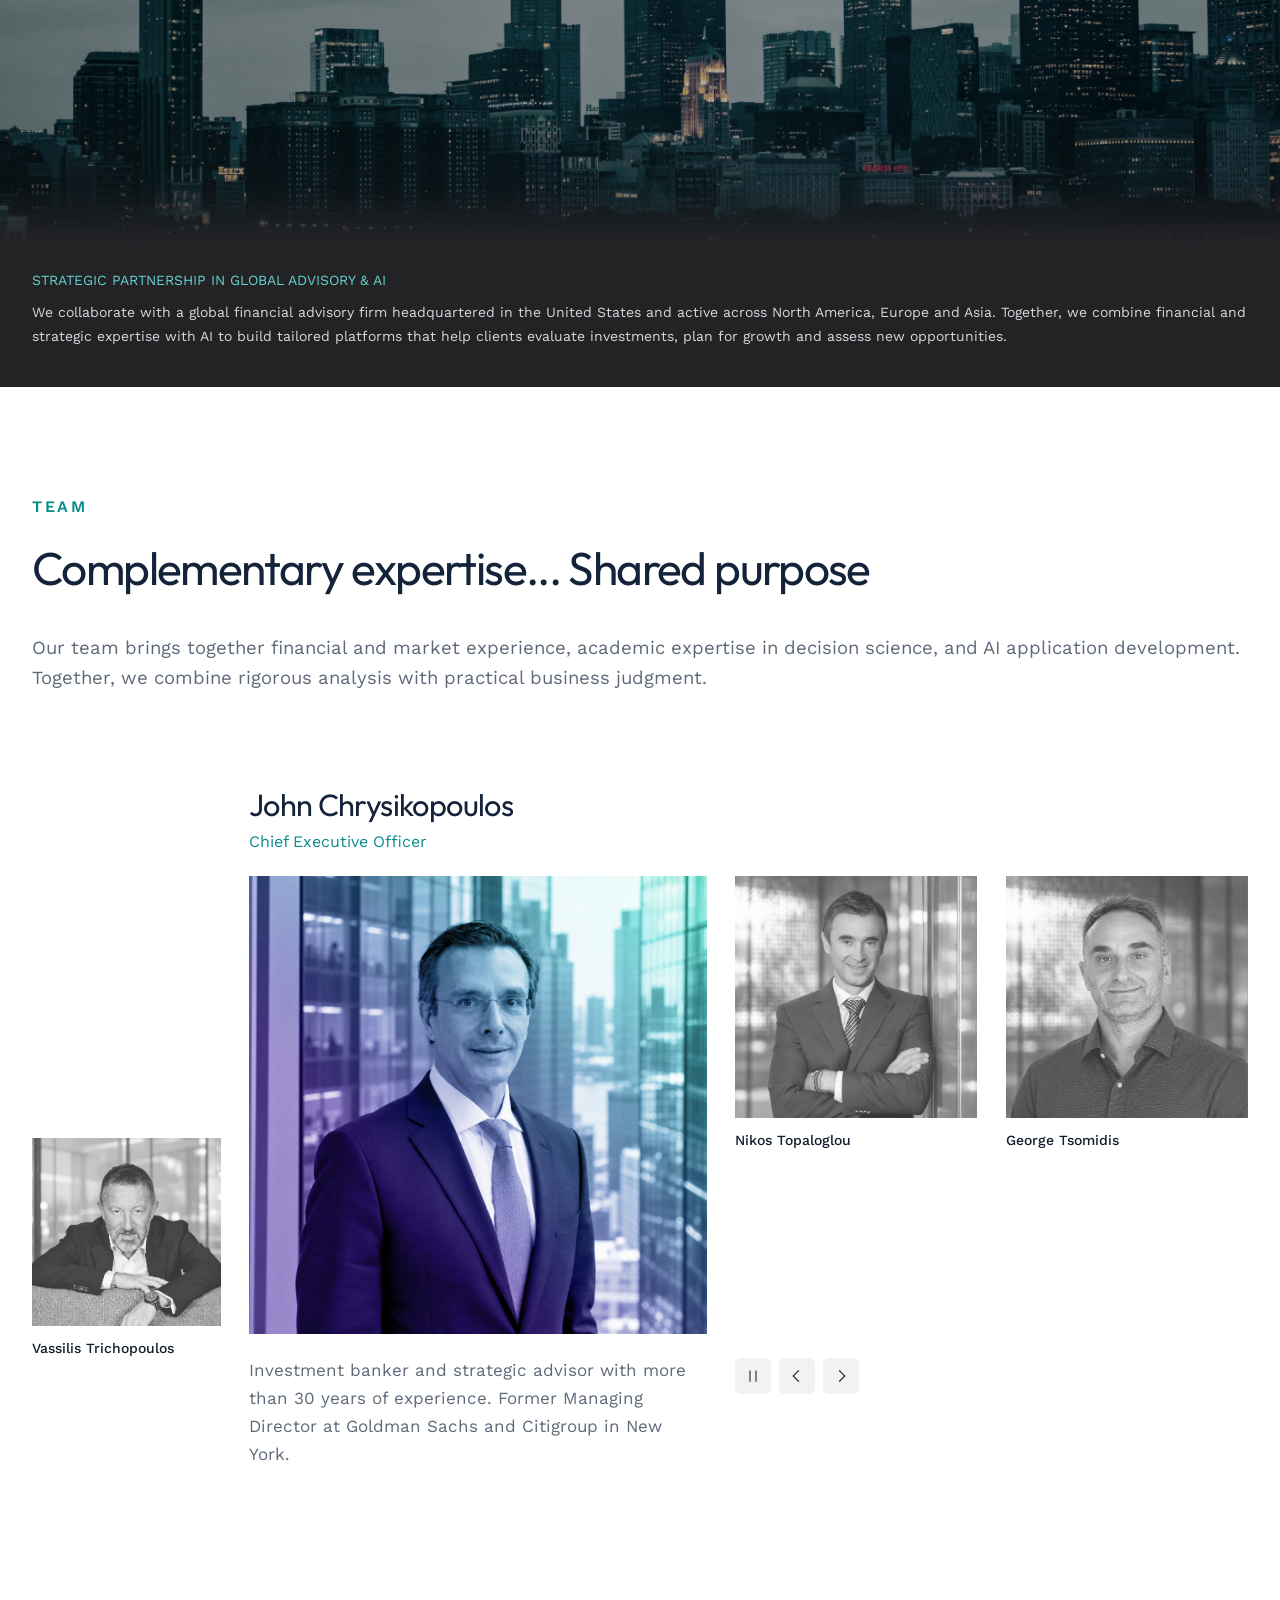
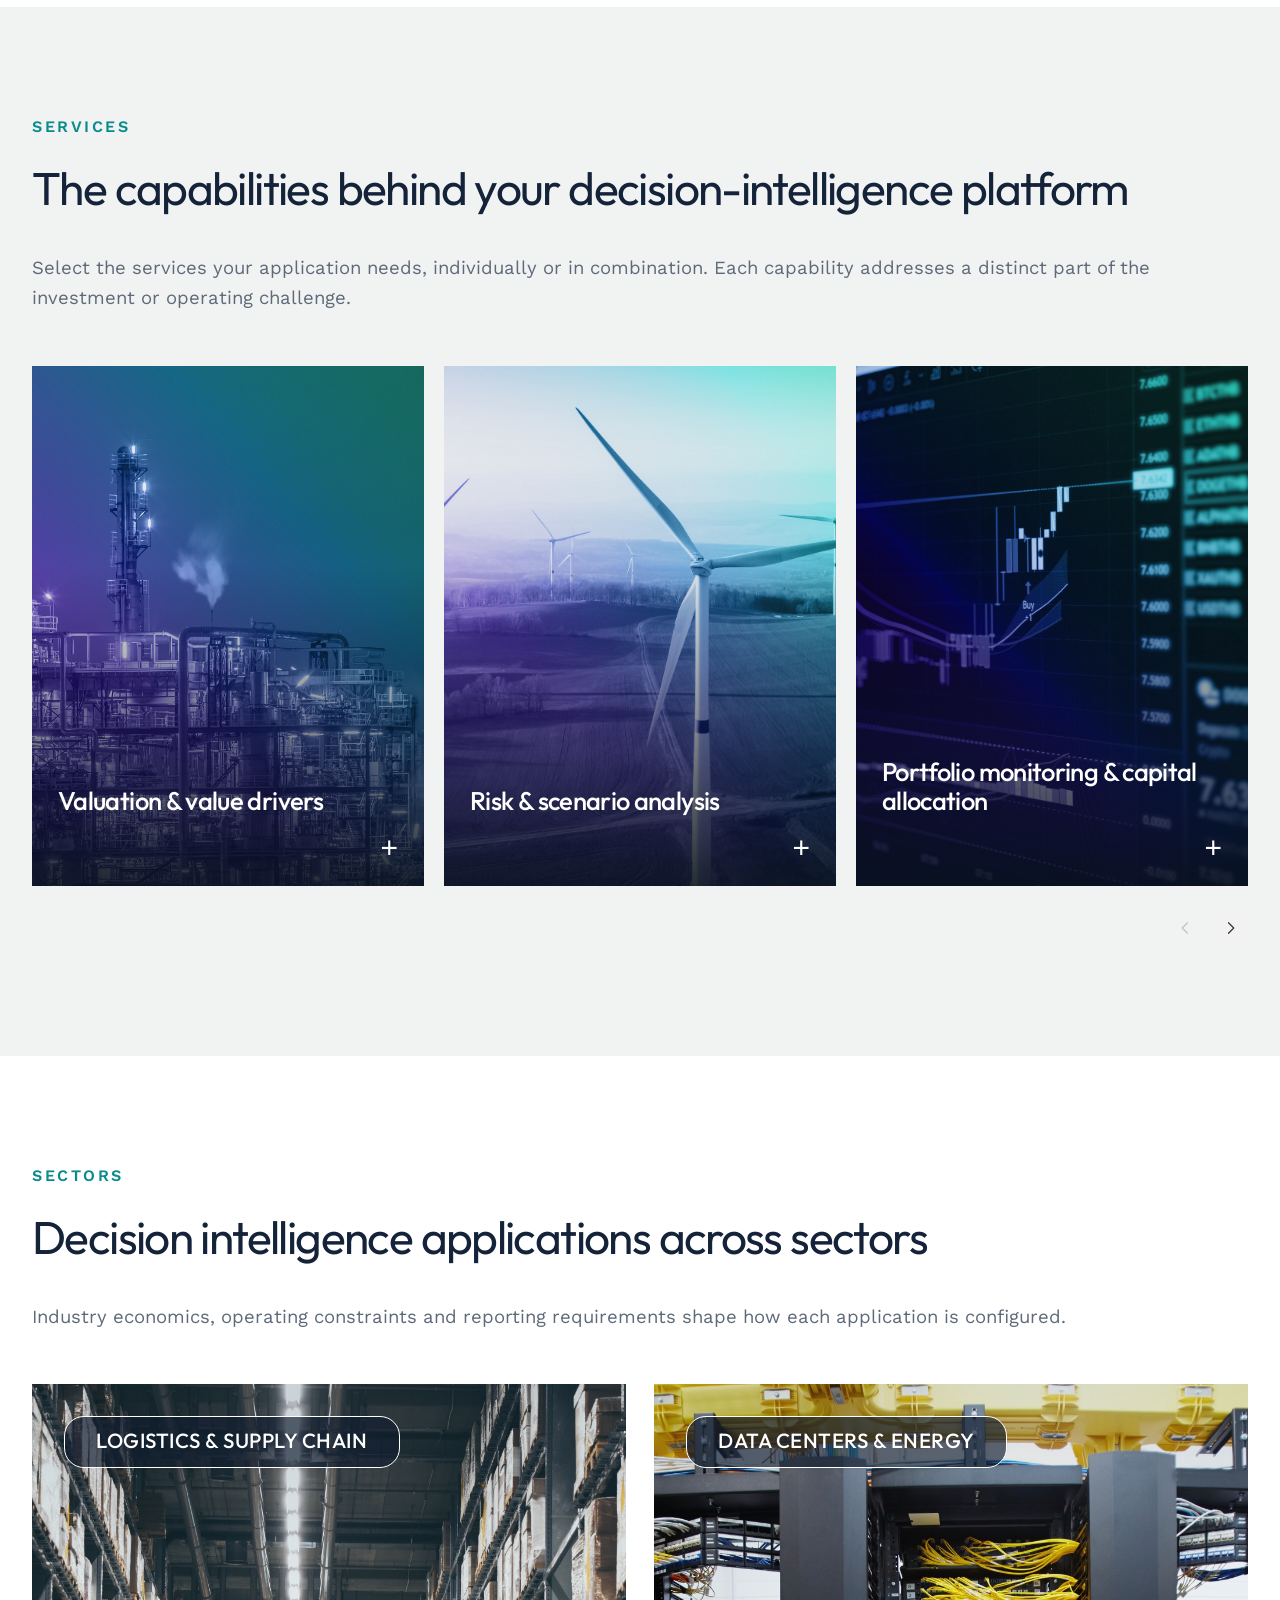
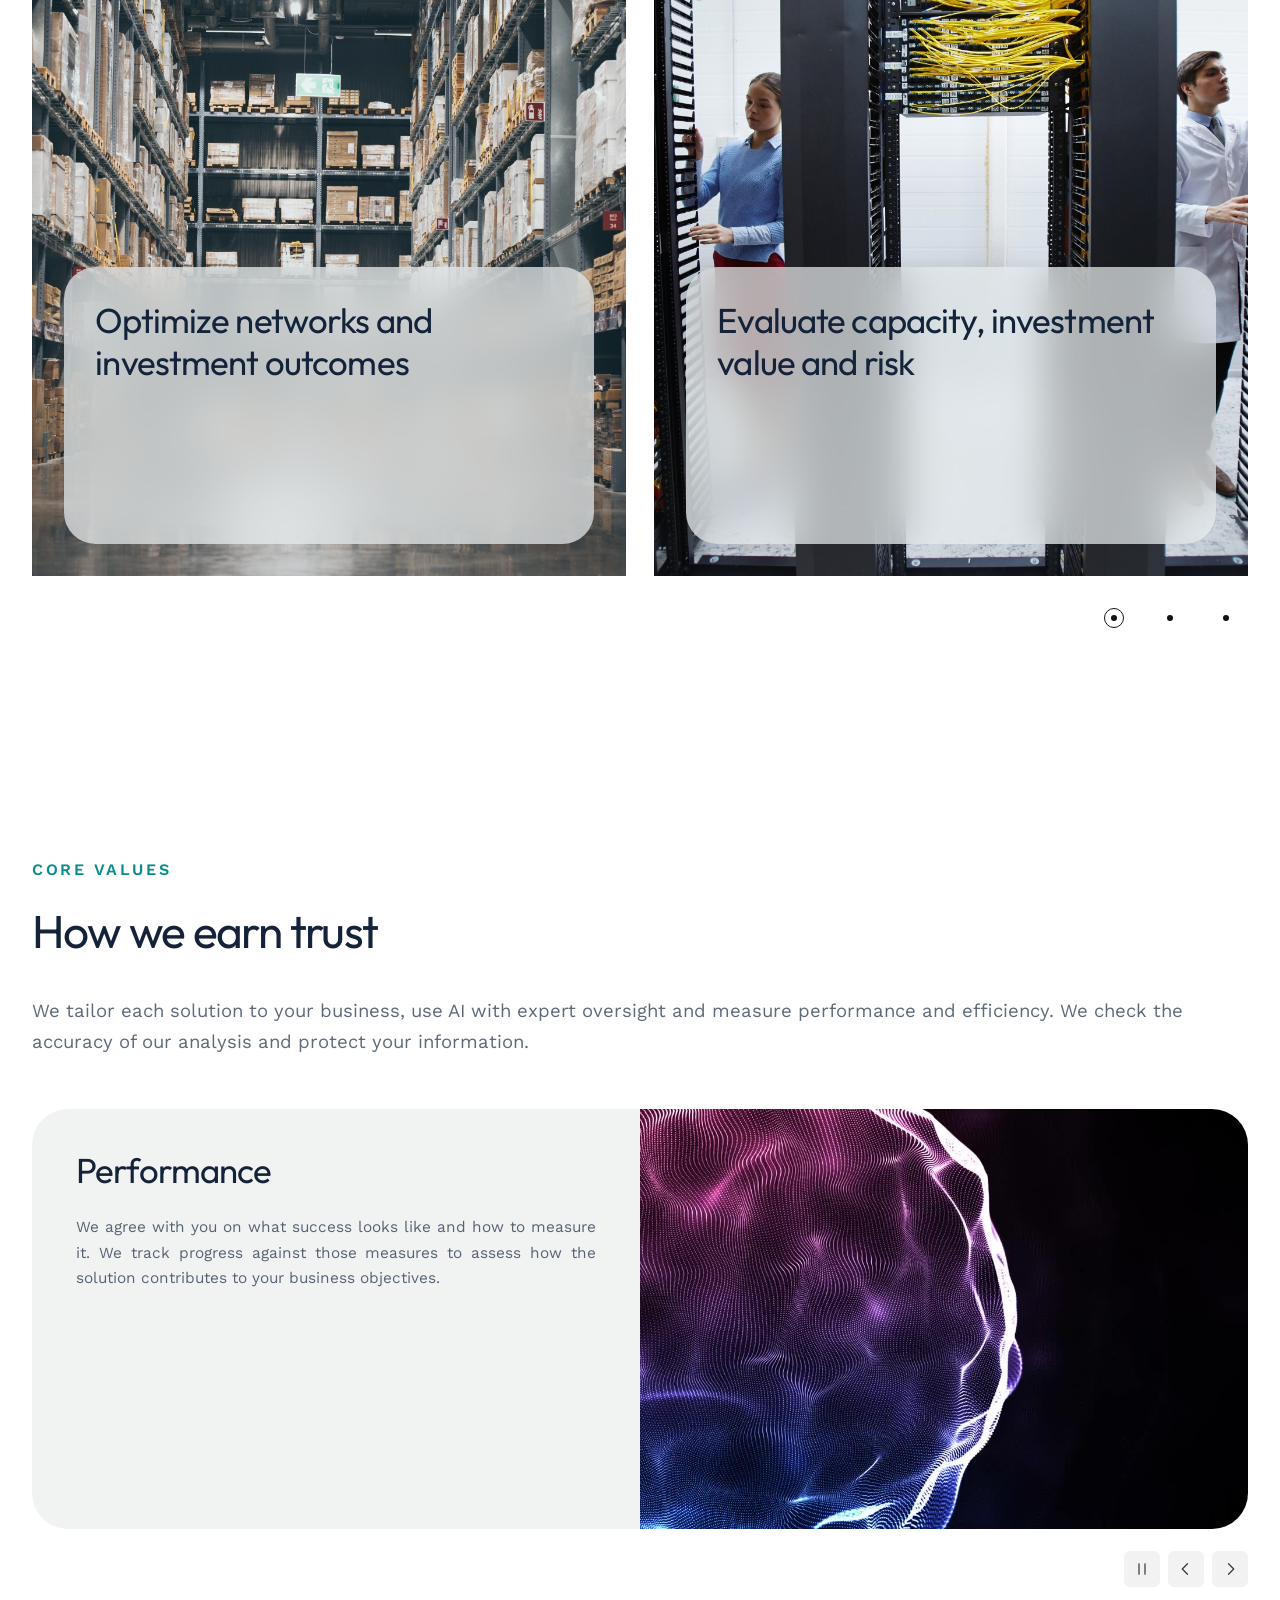
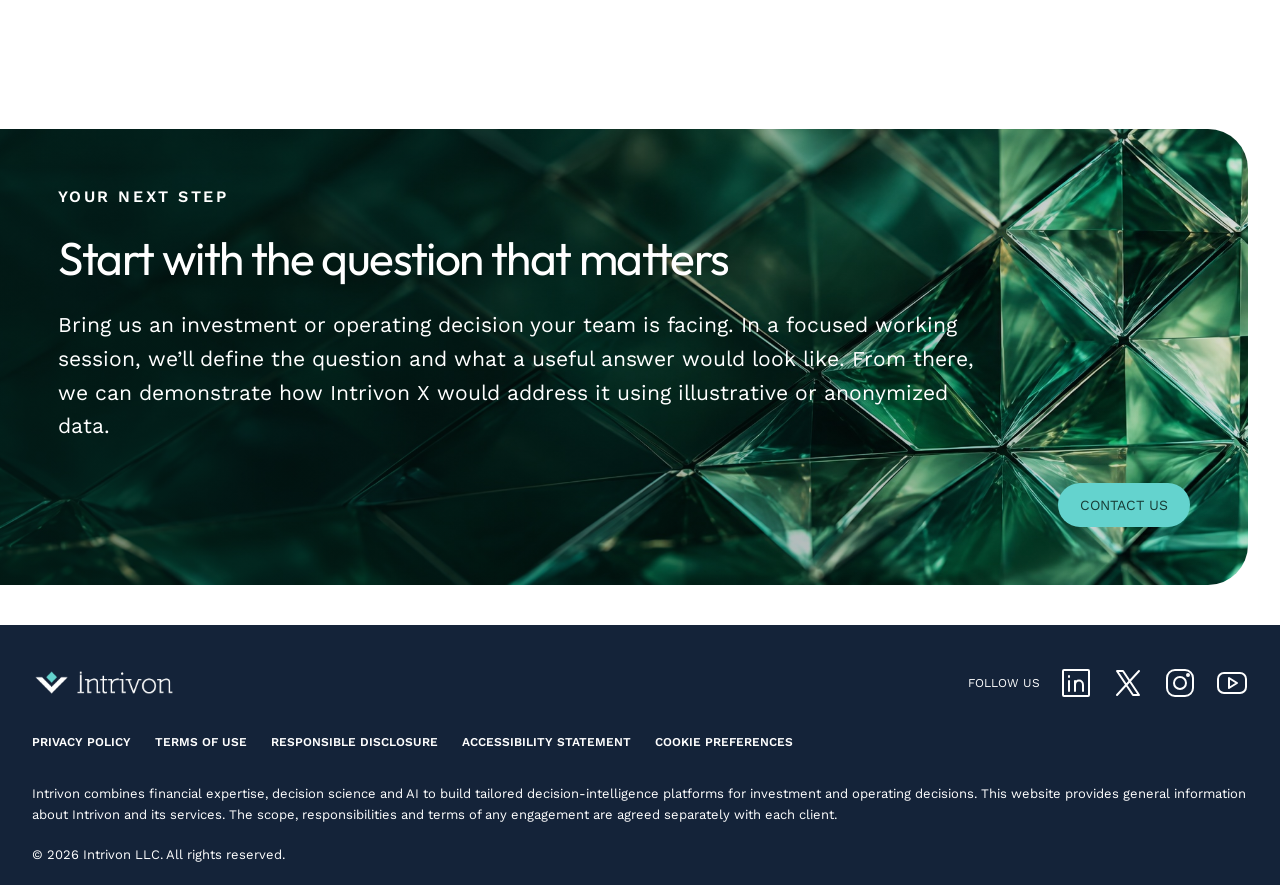
==== commit 871dabdb: "Update Intrivon branding with final logo and consistent name casing" ====
--- a/index.html
+++ b/index.html
@@ -3,26 +3,26 @@
 <head>
 <meta charset="utf-8">
 <meta name="viewport" content="width=device-width, initial-scale=1">
-<title>INTRIVON | AI Decision Intelligence for Valuation, Risk &amp; Growth</title>
-<meta name="description" content="INTRIVON builds tailored AI decision-intelligence platforms that help business leaders and investors with valuation, risk analysis and capital allocation.">
+<title>Intrivon | AI Decision Intelligence for Valuation, Risk &amp; Growth</title>
+<meta name="description" content="Intrivon builds tailored AI decision-intelligence platforms that help business leaders and investors with valuation, risk analysis and capital allocation.">
 <meta name="robots" content="index, follow, max-image-preview:large, max-snippet:-1">
 <meta name="google-site-verification" content="9V1gAruRSNrtwClIcRsQJ7Mk-uLPF0IpNWA_e3tq1GI">
 <link rel="canonical" href="https://www.intrivon.com/">
 
 <!-- Social sharing -->
 <meta property="og:type" content="website">
-<meta property="og:site_name" content="INTRIVON">
+<meta property="og:site_name" content="Intrivon">
 <meta property="og:locale" content="en_US">
 <meta property="og:url" content="https://www.intrivon.com/">
-<meta property="og:title" content="INTRIVON — Decision Intelligence for Business Leaders">
-<meta property="og:description" content="INTRIVON builds tailored AI decision-intelligence platforms that help business leaders and investors with valuation, risk analysis and capital allocation.">
+<meta property="og:title" content="Intrivon — Decision Intelligence for Business Leaders">
+<meta property="og:description" content="Intrivon builds tailored AI decision-intelligence platforms that help business leaders and investors with valuation, risk analysis and capital allocation.">
 <meta property="og:image" content="https://www.intrivon.com/assets/og-image.jpg">
 <meta property="og:image:width" content="1200">
 <meta property="og:image:height" content="630">
-<meta property="og:image:alt" content="INTRIVON — Decision Intelligence for Business Leaders">
+<meta property="og:image:alt" content="Intrivon — Decision Intelligence for Business Leaders">
 <meta name="twitter:card" content="summary_large_image">
-<meta name="twitter:title" content="INTRIVON — Decision Intelligence for Business Leaders">
-<meta name="twitter:description" content="INTRIVON builds tailored AI decision-intelligence platforms that help business leaders and investors with valuation, risk analysis and capital allocation.">
+<meta name="twitter:title" content="Intrivon — Decision Intelligence for Business Leaders">
+<meta name="twitter:description" content="Intrivon builds tailored AI decision-intelligence platforms that help business leaders and investors with valuation, risk analysis and capital allocation.">
 <meta name="twitter:image" content="https://www.intrivon.com/assets/og-image.jpg">
 
 <!-- Icons -->
@@ -286,17 +286,17 @@
     {
       "@type": "Organization",
       "@id": "https://www.intrivon.com/#organization",
-      "name": "INTRIVON",
+      "name": "Intrivon",
       "url": "https://www.intrivon.com/",
       "slogan": "Decision Intelligence for Business Leaders",
-      "description": "INTRIVON combines financial expertise, decision science and AI to build tailored platforms that help business leaders and investors create enterprise value through informed investment, capital allocation and operational decisions.",
+      "description": "Intrivon combines financial expertise, decision science and AI to build tailored platforms that help business leaders and investors create enterprise value through informed investment, capital allocation and operational decisions.",
       "logo": {
         "@type": "ImageObject",
         "@id": "https://www.intrivon.com/#logo",
         "url": "https://www.intrivon.com/assets/icons/intrivon-logo-512.png",
         "width": 512,
         "height": 512,
-        "caption": "INTRIVON"
+        "caption": "Intrivon"
       },
       "image": "https://www.intrivon.com/assets/og-image.jpg",
       "knowsAbout": [
@@ -335,7 +335,7 @@
       "@type": "WebSite",
       "@id": "https://www.intrivon.com/#website",
       "url": "https://www.intrivon.com/",
-      "name": "INTRIVON",
+      "name": "Intrivon",
       "description": "Decision Intelligence for Business Leaders",
       "inLanguage": "en",
       "publisher": { "@id": "https://www.intrivon.com/#organization" }
@@ -344,8 +344,8 @@
       "@type": "WebPage",
       "@id": "https://www.intrivon.com/#webpage",
       "url": "https://www.intrivon.com/",
-      "name": "INTRIVON | AI Decision Intelligence for Valuation, Risk & Growth",
-      "description": "INTRIVON combines financial expertise, decision science and AI to build tailored platforms that help business leaders and investors create enterprise value through informed investment, capital allocation and operational decisions.",
+      "name": "Intrivon | AI Decision Intelligence for Valuation, Risk & Growth",
+      "description": "Intrivon combines financial expertise, decision science and AI to build tailored platforms that help business leaders and investors create enterprise value through informed investment, capital allocation and operational decisions.",
       "inLanguage": "en",
       "isPartOf": { "@id": "https://www.intrivon.com/#website" },
       "about": { "@id": "https://www.intrivon.com/#organization" },
@@ -509,7 +509,7 @@
     </div>
     <div class="floating-brand-box">
       <button class="floating-toggle" id="menu-toggle" type="button" aria-label="Open menu" aria-expanded="false" aria-controls="nav-links"><span></span><span></span><span></span></button>
-      <a class="floating-brand" href="#top" aria-label="INTRIVON home"><img src="assets/intrivon-logo-dark.svg" alt="INTRIVON" width="180" height="26"></a>
+      <a class="floating-brand" href="#top" aria-label="Intrivon home"><img src="assets/intrivon-logo-navy-final.png" alt="Intrivon" width="1567" height="314"></a>
     </div>
   </nav>
 </header>
@@ -538,7 +538,7 @@
 <section class="hero-intro on-night" aria-labelledby="hero-intro-title">
   <div class="wrap">
     <h2 id="hero-intro-title">Decision intelligence for business leaders</h2>
-    <p>INTRIVON combines financial expertise, decision science and AI to build tailored platforms that help business leaders, owners and investors create enterprise value.</p>
+    <p>Intrivon combines financial expertise, decision science and AI to build tailored platforms that help business leaders, owners and investors create enterprise value.</p>
     <a class="hero-intro-link" href="mailto:vtri@intrivon.com,gts@intrivon.com" data-contact-open aria-haspopup="dialog" aria-controls="contact-dialog">CONTACT US</a>
   </div>
 </section>
@@ -555,7 +555,7 @@
           <article class="method-step is-active" data-method-phase="platform">
             <div class="number">ONE PLATFORM</div>
             <h3>Tailored to your decisions</h3>
-            <p>INTRIVON X brings valuation, investment monitoring, risk analysis and reporting into one platform. We tailor its models and scenarios to your data, workflows and decision priorities.</p>
+            <p>Intrivon X brings valuation, investment monitoring, risk analysis and reporting into one platform. We tailor its models and scenarios to your data, workflows and decision priorities.</p>
           </article>
           <article class="method-step" data-method-phase="observe">
             <div class="number">OBSERVE</div>
@@ -581,7 +581,7 @@
         </div>
       </div>
       <div class="method-art logo-art">
-        <canvas id="intrivon-logo" data-surface="light" width="640" height="640" role="img" aria-label="The INTRIVON mark unfolds into an AI agent that gathers data, compares options and delivers a decision"></canvas>
+        <canvas id="intrivon-logo" data-surface="light" width="640" height="640" role="img" aria-label="The Intrivon mark unfolds into an AI agent that gathers data, compares options and delivers a decision"></canvas>
       </div>
       <button id="logo-toggle" class="method-toggle" type="button" aria-label="Pause process animation" aria-controls="intrivon-logo method-panels" data-paused="false" hidden>
         <svg class="pause-icon" viewBox="0 0 24 24" aria-hidden="true"><path d="M8 5v14M16 5v14"/></svg>
@@ -595,7 +595,7 @@
     <div class="firm-copy">
       <div class="eyebrow">Our firm</div>
       <h2>Where decision science meets commercial judgment</h2>
-      <p class="lead">INTRIVON brings together expertise in decision science, financial markets and AI development to address complex business questions. We help clients determine which risks to manage, where to invest and which opportunities to pursue within their business and across the market.</p>
+      <p class="lead">Intrivon brings together expertise in decision science, financial markets and AI development to address complex business questions. We help clients determine which risks to manage, where to invest and which opportunities to pursue within their business and across the market.</p>
     </div>
   </div>
   <figure class="firm-feature">
@@ -614,7 +614,7 @@
   <div class="container"><div class="next-step-card">
     <div class="eyebrow">Your next step</div>
     <h2 id="next-step-title">Start with the question that matters</h2>
-    <p>Bring us an investment or operating decision your team is facing. In a focused working session, we’ll define the question and what a useful answer would look like. From there, we can demonstrate how INTRIVON X would address it using illustrative or anonymized data.</p>
+    <p>Bring us an investment or operating decision your team is facing. In a focused working session, we’ll define the question and what a useful answer would look like. From there, we can demonstrate how Intrivon X would address it using illustrative or anonymized data.</p>
     <div class="next-step-actions"><a class="next-step-contact" href="mailto:vtri@intrivon.com,gts@intrivon.com" data-contact-open aria-haspopup="dialog" aria-controls="contact-dialog">CONTACT US</a></div>
   </div></div>
 </section>
@@ -622,10 +622,10 @@
 
 <footer class="intrivon-footer">
 <div class="footer-shell">
-<div class="footer-top"><a class="footer-logo" href="#top" aria-label="INTRIVON home"><img src="assets/intrivon-logo-footer.svg" alt="INTRIVON" width="310" height="45" loading="lazy"></a><div class="footer-social"><span>FOLLOW US</span><span class="footer-social-pending" role="img" aria-label="LinkedIn: official link not yet available" title="LinkedIn — official link pending"><svg viewBox="0 0 32 32" aria-hidden="true"><rect x="3" y="3" width="26" height="26" rx="1"/><path d="M9 14v10M9 9v1M15 24V14m0 4c0-6 8-6 8 0v6"/></svg></span><span class="footer-social-pending" role="img" aria-label="X: official link not yet available" title="X — official link pending"><svg viewBox="0 0 32 32" aria-hidden="true"><path d="M5 4h6l16 24h-6L5 4zm22 0L5 28"/></svg></span><span class="footer-social-pending" role="img" aria-label="Instagram: official link not yet available" title="Instagram — official link pending"><svg viewBox="0 0 32 32" aria-hidden="true"><rect x="3" y="3" width="26" height="26" rx="8"/><circle cx="16" cy="16" r="6"/><circle cx="24" cy="8" r="1"/></svg></span><span class="footer-social-pending" role="img" aria-label="YouTube: official link not yet available" title="YouTube — official link pending"><svg viewBox="0 0 32 32" aria-hidden="true"><rect x="2" y="6" width="28" height="20" rx="6"/><path d="m13 11 8 5-8 5z"/></svg></span></div></div>
+<div class="footer-top"><a class="footer-logo" href="#top" aria-label="Intrivon home"><img src="assets/intrivon-logo-navy-final.png" alt="Intrivon" width="1567" height="314" loading="lazy"></a><div class="footer-social"><span>FOLLOW US</span><span class="footer-social-pending" role="img" aria-label="LinkedIn: official link not yet available" title="LinkedIn — official link pending"><svg viewBox="0 0 32 32" aria-hidden="true"><rect x="3" y="3" width="26" height="26" rx="1"/><path d="M9 14v10M9 9v1M15 24V14m0 4c0-6 8-6 8 0v6"/></svg></span><span class="footer-social-pending" role="img" aria-label="X: official link not yet available" title="X — official link pending"><svg viewBox="0 0 32 32" aria-hidden="true"><path d="M5 4h6l16 24h-6L5 4zm22 0L5 28"/></svg></span><span class="footer-social-pending" role="img" aria-label="Instagram: official link not yet available" title="Instagram — official link pending"><svg viewBox="0 0 32 32" aria-hidden="true"><rect x="3" y="3" width="26" height="26" rx="8"/><circle cx="16" cy="16" r="6"/><circle cx="24" cy="8" r="1"/></svg></span><span class="footer-social-pending" role="img" aria-label="YouTube: official link not yet available" title="YouTube — official link pending"><svg viewBox="0 0 32 32" aria-hidden="true"><rect x="2" y="6" width="28" height="20" rx="6"/><path d="m13 11 8 5-8 5z"/></svg></span></div></div>
 <nav class="footer-policies" aria-label="Policies and website information"><a href="policies.html#privacy">Privacy Policy</a><a href="policies.html#terms">Terms of Use</a><a href="policies.html#security">Responsible Disclosure</a><a href="policies.html#accessibility">Accessibility Statement</a><a href="policies.html#cookies">Cookie Preferences</a></nav>
-<div class="footer-notices"><p>INTRIVON combines financial expertise, decision science and AI to build tailored decision-intelligence platforms for investment and operating decisions. This website provides general information about INTRIVON and its services. The scope, responsibilities and terms of any engagement are agreed separately with each client.</p></div>
-<p class="footer-copyright">© 2026 INTRIVON LLC. All rights reserved.</p>
+<div class="footer-notices"><p>Intrivon combines financial expertise, decision science and AI to build tailored decision-intelligence platforms for investment and operating decisions. This website provides general information about Intrivon and its services. The scope, responsibilities and terms of any engagement are agreed separately with each client.</p></div>
+<p class="footer-copyright">© 2026 Intrivon LLC. All rights reserved.</p>
 </div></footer>
 
 <dialog class="contact-dialog" id="contact-dialog" aria-labelledby="contact-title">
@@ -633,8 +633,8 @@
   <h2 id="contact-title">Contact Us</h2>
   <form class="contact-form" action="https://api.web3forms.com/submit" method="POST" accept-charset="UTF-8">
     <input type="hidden" name="access_key" value="f78147a5-6be7-426a-aae9-67b2f706f6b2">
-    <input type="hidden" name="subject" value="INTRIVON | New website inquiry">
-    <input type="hidden" name="from_name" value="INTRIVON website">
+    <input type="hidden" name="subject" value="Intrivon | New website inquiry">
+    <input type="hidden" name="from_name" value="Intrivon website">
     <input type="hidden" name="redirect" value="https://www.intrivon.com/contact-sent.html">
     <input class="contact-honey" type="checkbox" name="botcheck" tabindex="-1" aria-hidden="true">
     <div class="contact-field"><label for="contact-name">Name *</label><input id="contact-name" name="name" autocomplete="name" maxlength="120" required autofocus></div>
--- a/assets/floating-header.css
+++ b/assets/floating-header.css
@@ -54,3 +54,6 @@
 @media(max-width:374px){
  .floating-header.nav-open .floating-panel{grid-template-columns:repeat(2,max-content)}
 }
+
+/* Match the opaque approved logo master to its official navy surface. */
+.floating-nav::before{background:#142339}
--- a/assets/footer.css
+++ b/assets/footer.css
@@ -1,4 +1,4 @@
-footer.intrivon-footer{background:#142339;color:#fff;padding:36px 0 20px;font:400 .8125rem/1.55 var(--sans)}.footer-shell{max-width:1720px;margin:auto;padding:0 32px}.footer-top{display:flex;align-items:center;justify-content:space-between;gap:24px;flex-wrap:wrap;margin-bottom:28px}.intrivon-footer a{color:inherit;border:0;padding:0}.footer-logo img{display:block;width:220px;max-width:100%;height:auto}.footer-social{display:flex;align-items:center;gap:20px}.footer-social>span:first-child{font-size:.75rem;white-space:nowrap}.footer-social-pending{display:inline-flex;width:32px;height:44px;align-items:center}.footer-social svg{width:32px;height:32px;fill:none;stroke:currentColor;stroke-width:2;stroke-linecap:round;stroke-linejoin:round}.footer-policies{display:flex;flex-wrap:wrap;gap:10px 24px;margin-bottom:28px}.footer-policies a{text-transform:uppercase;text-decoration:underline;text-underline-offset:5px;font-weight:600;font-size:.75rem}.intrivon-footer a:hover{color:#fff}.footer-notices p{max-width:none;margin:0 0 20px}.footer-copyright{margin:0}.intrivon-footer a:focus-visible{outline:2px solid #fff;outline-offset:6px}@media(max-width:700px){footer.intrivon-footer{padding-top:28px}.footer-shell{padding:0 20px}.footer-top{gap:20px;margin-bottom:24px}.footer-logo img{width:190px}.footer-social{gap:16px;flex-wrap:wrap}.footer-policies{gap:12px 20px;margin-bottom:24px}.footer-notices p{margin-bottom:18px}}
+footer.intrivon-footer{background:#142339;color:#fff;padding:36px 0 20px;font:400 .8125rem/1.55 var(--sans)}.footer-shell{max-width:1720px;margin:auto;padding:0 32px}.footer-top{display:flex;align-items:center;justify-content:space-between;gap:24px;flex-wrap:wrap;margin-bottom:28px}.intrivon-footer a{color:inherit;border:0;padding:0}.footer-logo img{display:block;width:144px;max-width:100%;height:auto}.footer-social{display:flex;align-items:center;gap:20px}.footer-social>span:first-child{font-size:.75rem;white-space:nowrap}.footer-social-pending{display:inline-flex;width:32px;height:44px;align-items:center}.footer-social svg{width:32px;height:32px;fill:none;stroke:currentColor;stroke-width:2;stroke-linecap:round;stroke-linejoin:round}.footer-policies{display:flex;flex-wrap:wrap;gap:10px 24px;margin-bottom:28px}.footer-policies a{text-transform:uppercase;text-decoration:underline;text-underline-offset:5px;font-weight:600;font-size:.75rem}.intrivon-footer a:hover{color:#fff}.footer-notices p{max-width:none;margin:0 0 20px}.footer-copyright{margin:0}.intrivon-footer a:focus-visible{outline:2px solid #fff;outline-offset:6px}@media(max-width:700px){footer.intrivon-footer{padding-top:28px}.footer-shell{padding:0 20px}.footer-top{gap:20px;margin-bottom:24px}.footer-logo img{width:144px}.footer-social{gap:16px;flex-wrap:wrap}.footer-policies{gap:12px 20px;margin-bottom:24px}.footer-notices p{margin-bottom:18px}}
 
 /* Footer links use the header accent and a progressive underline. */
 .intrivon-footer .footer-policies a{position:relative;display:inline-block;text-decoration:none;padding-bottom:5px;transition:color .22s ease}
